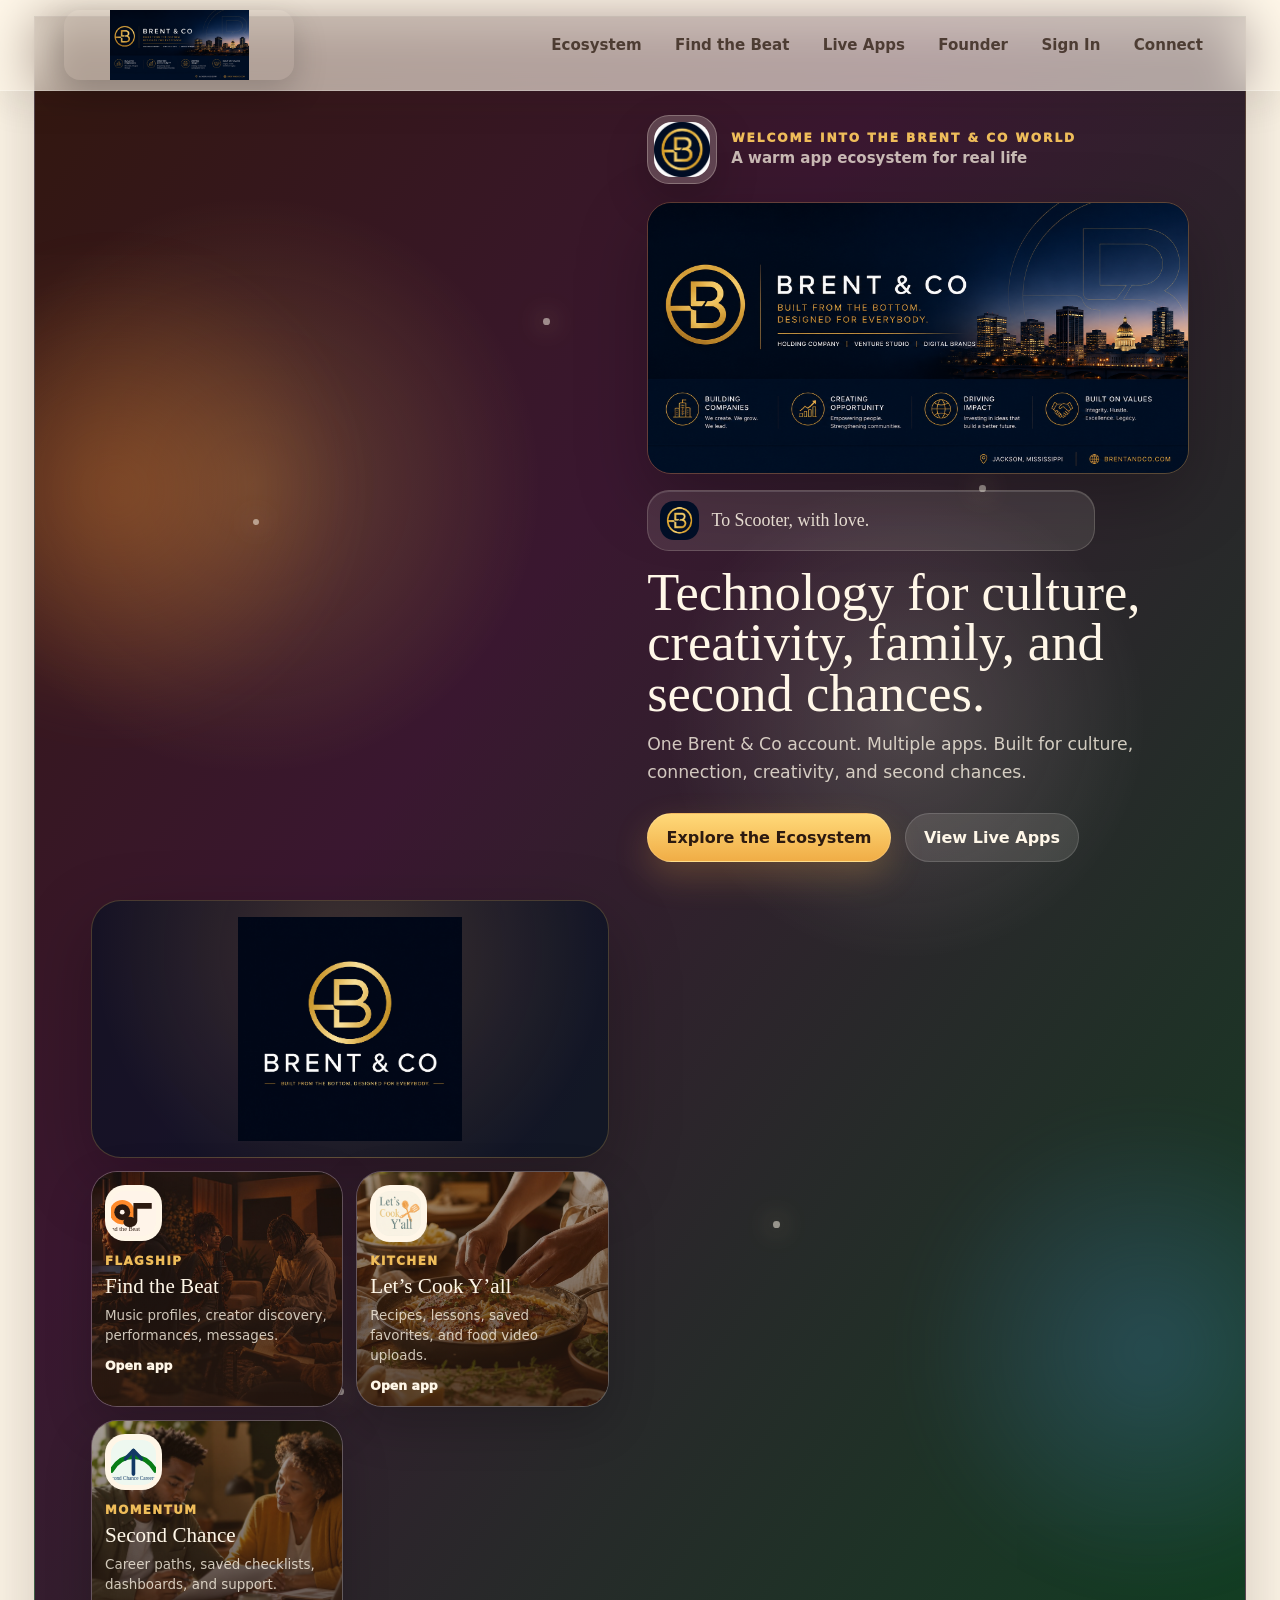
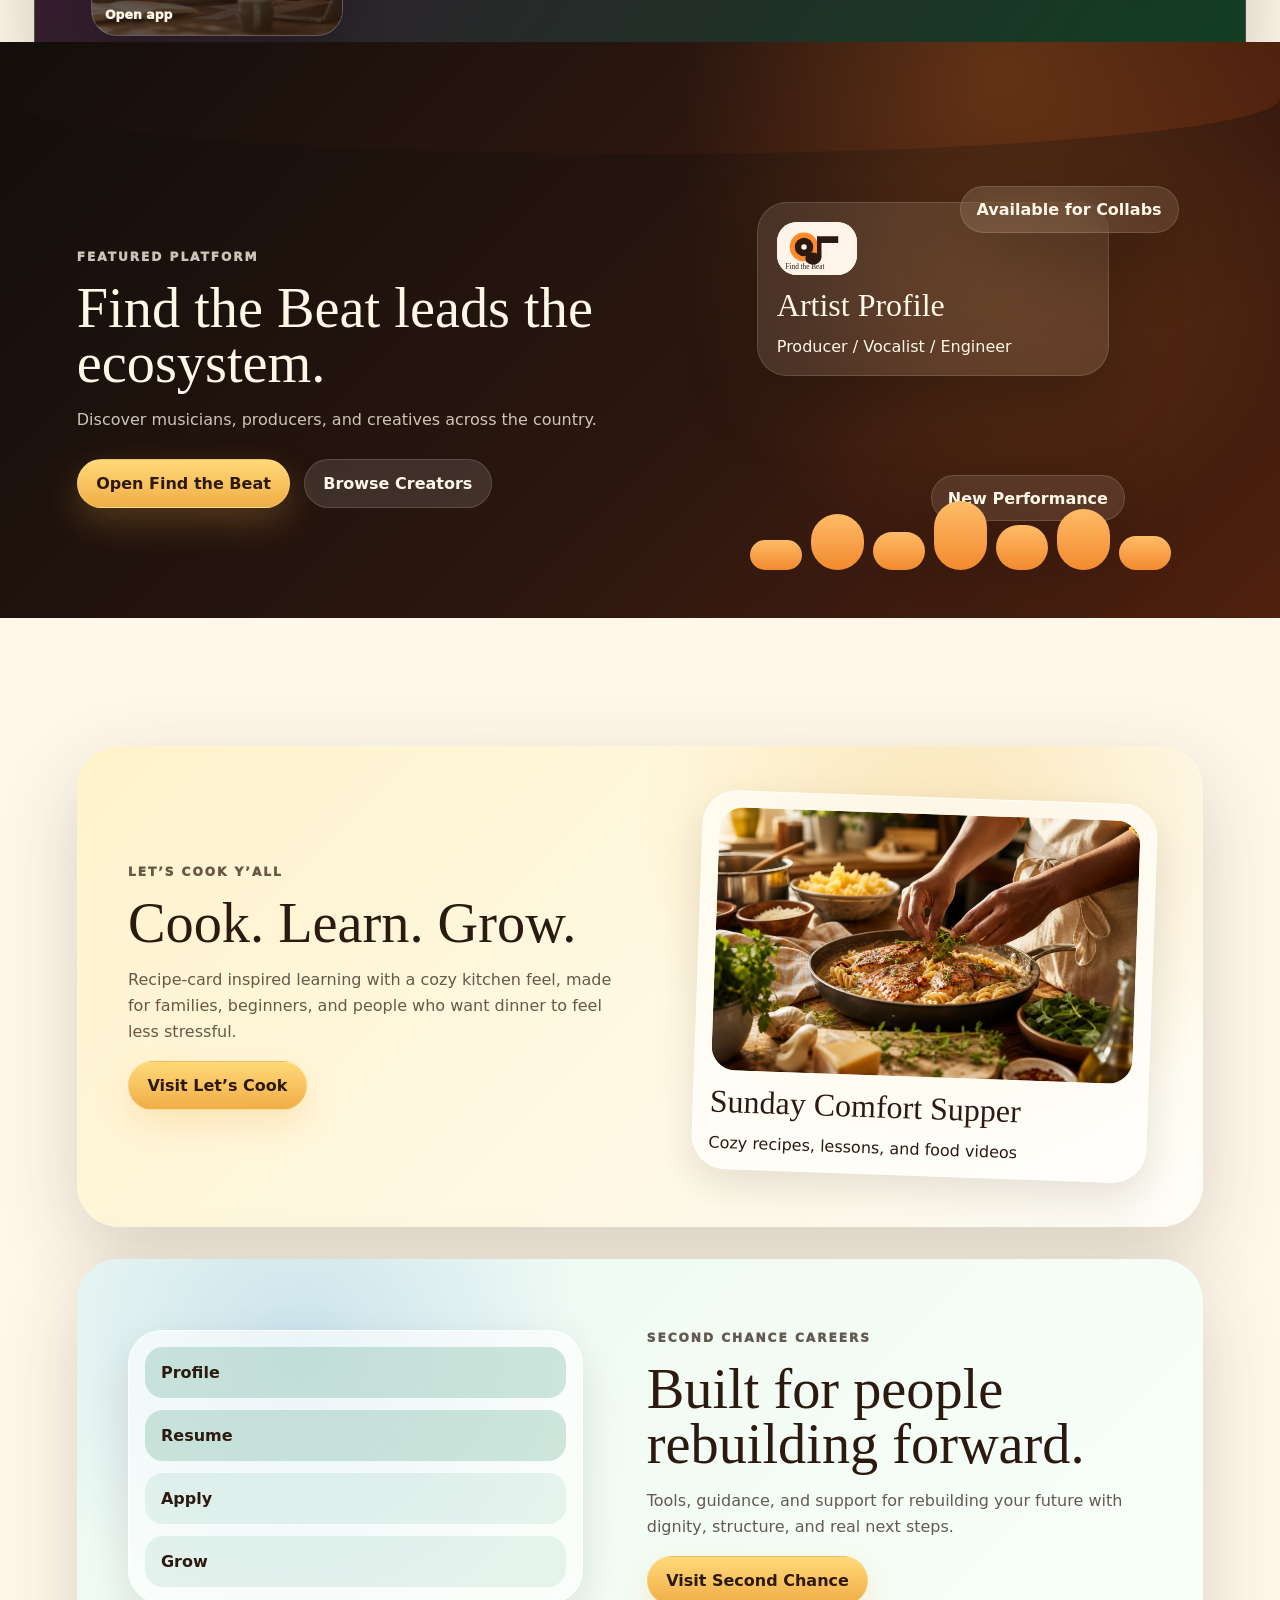
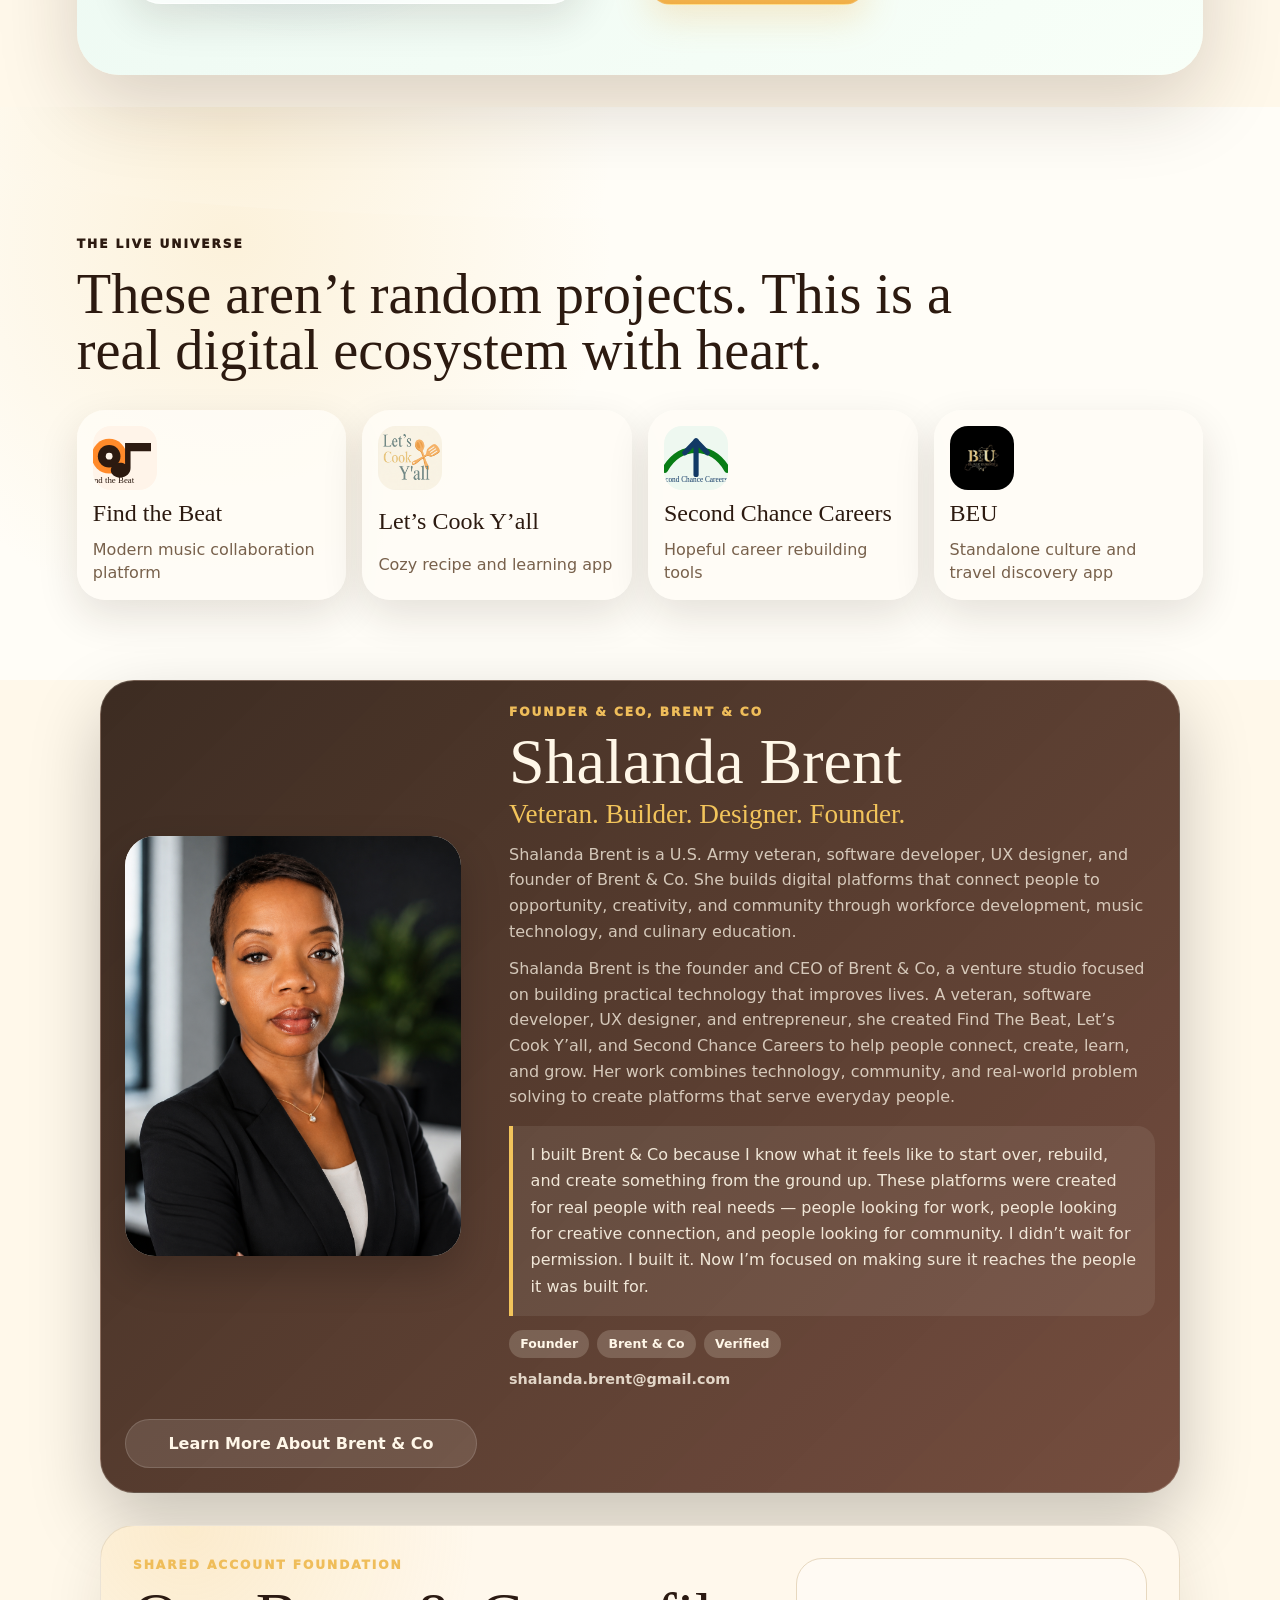
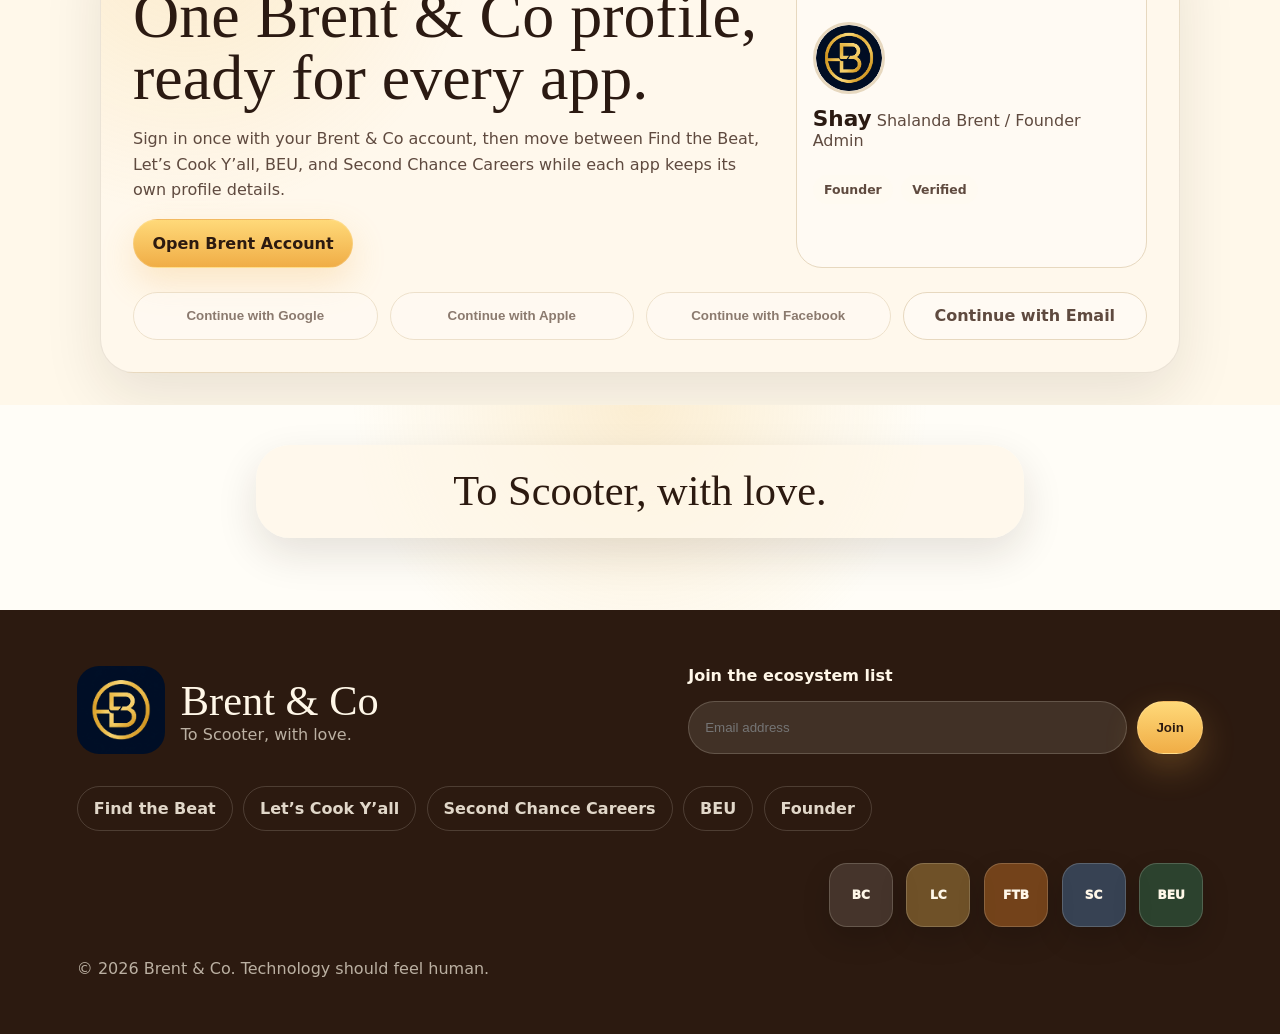
==== index.html @ 05bbeb07 "Add Brent and Co founder page" ====
<!doctype html>
<html lang="en">
  <head>
    <meta charset="UTF-8" />
    <meta name="viewport" content="width=device-width, initial-scale=1.0" />
    <title>Brent & Co.</title>
    <meta name="description" content="Brent & Co. is a cinematic ecosystem of warm, practical apps for culture, creativity, family, careers, and community." />
    <meta name="theme-color" content="#2c1a10" />
    <link rel="manifest" href="manifest.webmanifest" />
    <link rel="icon" type="image/png" href="assets/brent-co-icon-192.png" />
    <link rel="apple-touch-icon" href="assets/brent-co-icon-192.png" />
    <link rel="stylesheet" href="styles.css" />
    <script defer data-domain="brentandco.org" src="https://plausible.io/js/script.js"></script>
  </head>
  <body>
    <header class="site-header">
      <a class="brand" href="#home" aria-label="Brent and Co home">
        <img src="assets/brent-co-horizontal.png" alt="Brent & Co." />
      </a>
      <nav aria-label="Main navigation">
        <a href="#ecosystem">Ecosystem</a>
        <a href="#find-the-beat">Find the Beat</a>
        <a href="#apps">Live Apps</a>
        <a href="founder.html">Founder</a>
        <a href="https://findthebeatmusic.com/sso/start?app=find-the-beat">Sign In</a>
        <a href="#footer">Connect</a>
      </nav>
    </header>

    <main id="home">
      <section class="hero cinematic" aria-labelledby="hero-title">
        <div class="ambient ambient-one" aria-hidden="true"></div>
        <div class="ambient ambient-two" aria-hidden="true"></div>
        <div class="particle-field" aria-hidden="true">
          <span></span><span></span><span></span><span></span><span></span>
        </div>

        <div class="hero-story reveal">
          <div class="hero-kicker">
            <div class="logo-orbit">
              <img src="assets/brent-co-profile.png" alt="Brent & Co." />
            </div>
            <div>
              <p class="eyebrow">Welcome into the Brent &amp; Co world</p>
              <span>A warm app ecosystem for real life</span>
            </div>
          </div>
          <img class="hero-brand-lockup" src="assets/brent-co-horizontal.png" alt="Brent & Co. Built from the bottom. Designed for everybody." />
          <div class="banner-message">
            <img src="assets/brent-co-square.png" alt="Brent & Co." />
            <p>To Scooter, with love.</p>
          </div>
          <h1 id="hero-title">Technology for culture, creativity, family, and second chances.</h1>
          <p>One Brent &amp; Co account. Multiple apps. Built for culture, connection, creativity, and second chances.</p>
          <div class="actions">
            <a class="button" href="#ecosystem">Explore the Ecosystem</a>
            <a class="button secondary" href="#apps">View Live Apps</a>
          </div>
        </div>

        <div class="hero-previews reveal" aria-label="Brent and Co app previews">
          <div class="brand-showcase-card" aria-label="Brent and Co brand mark">
            <img src="assets/brent-co-main.png" alt="Brent & Co. Built from the bottom. Designed for everybody." />
          </div>
          <a class="preview-card preview-ftb" href="https://findthebeatmusic.com/" aria-label="Open Find the Beat">
            <img src="assets/find-the-beat-logo.svg" alt="" />
            <span>Flagship</span>
            <strong>Find the Beat</strong>
            <p>Music profiles, creator discovery, performances, messages.</p>
            <em>Open app</em>
          </a>
          <a class="preview-card preview-cook" href="https://letscookyall.com/" aria-label="Open Let's Cook Y'all">
            <img src="assets/lets-cook-logo.png" alt="" />
            <span>Kitchen</span>
            <strong>Let’s Cook Y’all</strong>
            <p>Recipes, lessons, saved favorites, and food video uploads.</p>
            <em>Open app</em>
          </a>
          <a class="preview-card preview-career" href="https://secondchancecareers.org/" aria-label="Open Second Chance Careers">
            <img src="assets/second-chance-logo.svg" alt="" />
            <span>Momentum</span>
            <strong>Second Chance</strong>
            <p>Career paths, saved checklists, dashboards, and support.</p>
            <em>Open app</em>
          </a>
        </div>

        <a class="scroll-cue" href="#find-the-beat" aria-label="Scroll to Find the Beat">
          <span></span>
          Start with the sound
        </a>
      </section>

      <section class="chapter find-chapter" id="find-the-beat">
        <div class="chapter-copy reveal">
          <p class="eyebrow">Featured platform</p>
          <h2>Find the Beat leads the ecosystem.</h2>
          <p>Discover musicians, producers, and creatives across the country.</p>
          <div class="actions">
            <a class="button" href="https://findthebeatmusic.com/" rel="noreferrer">Open Find the Beat</a>
            <a class="button secondary" href="https://findthebeatmusic.com/profiles" rel="noreferrer">Browse Creators</a>
          </div>
        </div>
        <div class="music-visual reveal" aria-hidden="true">
          <div class="artist-card main">
            <img src="assets/find-the-beat-logo.svg" alt="" />
            <strong>Artist Profile</strong>
            <span>Producer / Vocalist / Engineer</span>
          </div>
          <div class="artist-card small one">Available for Collabs</div>
          <div class="artist-card small two">New Performance</div>
          <div class="waveform"><i></i><i></i><i></i><i></i><i></i><i></i><i></i></div>
        </div>
      </section>

      <section class="ecosystem-river" id="ecosystem">
        <article class="river-panel cook-panel reveal">
          <div class="river-copy">
            <p class="eyebrow">Let’s Cook Y’all</p>
            <h2>Cook. Learn. Grow.</h2>
            <p>Recipe-card inspired learning with a cozy kitchen feel, made for families, beginners, and people who want dinner to feel less stressful.</p>
            <a class="button" href="https://letscookyall.com/" rel="noreferrer">Visit Let’s Cook</a>
          </div>
          <div class="recipe-float" aria-hidden="true">
            <img src="assets/editorial-cooking-hero.jpg" alt="" />
            <strong>Sunday Comfort Supper</strong>
            <span>Cozy recipes, lessons, and food videos</span>
          </div>
        </article>

        <article class="river-panel career-panel reveal">
          <div class="roadmap" aria-hidden="true">
            <span class="done">Profile</span>
            <span class="done">Resume</span>
            <span>Apply</span>
            <span>Grow</span>
          </div>
          <div class="river-copy">
            <p class="eyebrow">Second Chance Careers</p>
            <h2>Built for people rebuilding forward.</h2>
            <p>Tools, guidance, and support for rebuilding your future with dignity, structure, and real next steps.</p>
            <a class="button" href="https://secondchancecareers.org/" rel="noreferrer">Visit Second Chance</a>
          </div>
        </article>

      </section>

      <section class="live-apps" id="live-apps">
        <span class="anchor-target" id="apps" aria-hidden="true"></span>
        <div class="section-heading reveal">
          <p class="eyebrow">The live universe</p>
          <h2>These aren’t random projects. This is a real digital ecosystem with heart.</h2>
        </div>
        <div class="app-links">
          <a class="live-link reveal" href="https://findthebeatmusic.com/" rel="noreferrer">
            <img src="assets/find-the-beat-logo.svg" alt="" />
            <strong>Find the Beat</strong>
            <span>Modern music collaboration platform</span>
          </a>
          <a class="live-link reveal" href="https://letscookyall.com/" rel="noreferrer">
            <img src="assets/lets-cook-logo.png" alt="" />
            <strong>Let’s Cook Y’all</strong>
            <span>Cozy recipe and learning app</span>
          </a>
          <a class="live-link reveal" href="https://secondchancecareers.org/" rel="noreferrer">
            <img src="assets/second-chance-logo.svg" alt="" />
            <strong>Second Chance Careers</strong>
            <span>Hopeful career rebuilding tools</span>
          </a>
          <a class="live-link reveal" href="https://beutravel.org/" rel="noreferrer">
            <img src="assets/beu-logo.jpg" alt="" />
            <strong>BEU</strong>
            <span>Standalone culture and travel discovery app</span>
          </a>
        </div>
      </section>

      <section class="founder-profile reveal" id="about-founder" aria-labelledby="founder-title">
        <div class="founder-mark">
          <img src="assets/founder-shalanda-brent.png" alt="Shalanda Brent, Founder and CEO of Brent & Co." />
        </div>
        <div class="founder-copy">
          <p class="eyebrow">Founder &amp; CEO, Brent &amp; Co</p>
          <h2 id="founder-title">Shalanda Brent</h2>
          <h3>Veteran. Builder. Designer. Founder.</h3>
          <p>Shalanda Brent is a U.S. Army veteran, software developer, UX designer, and founder of Brent &amp; Co. She builds digital platforms that connect people to opportunity, creativity, and community through workforce development, music technology, and culinary education.</p>
          <p>Shalanda Brent is the founder and CEO of Brent &amp; Co, a venture studio focused on building practical technology that improves lives. A veteran, software developer, UX designer, and entrepreneur, she created Find The Beat, Let’s Cook Y’all, and Second Chance Careers to help people connect, create, learn, and grow. Her work combines technology, community, and real-world problem solving to create platforms that serve everyday people.</p>
          <blockquote>I built Brent &amp; Co because I know what it feels like to start over, rebuild, and create something from the ground up. These platforms were created for real people with real needs — people looking for work, people looking for creative connection, and people looking for community. I didn’t wait for permission. I built it. Now I’m focused on making sure it reaches the people it was built for.</blockquote>
          <div class="founder-badges" aria-label="Founder badges">
            <span>Founder</span>
            <span>Brent &amp; Co</span>
            <span>Verified</span>
          </div>
          <div class="founder-contact-list">
            <a href="mailto:shalanda.brent@gmail.com">shalanda.brent@gmail.com</a>
          </div>
        </div>
        <a class="button secondary" href="founder.html">Learn More About Brent &amp; Co</a>
      </section>

      <section class="identity-foundation reveal" aria-labelledby="identity-title">
        <div>
          <p class="eyebrow">Shared account foundation</p>
          <h2 id="identity-title">One Brent &amp; Co profile, ready for every app.</h2>
          <p>Sign in once with your Brent &amp; Co account, then move between Find the Beat, Let’s Cook Y’all, BEU, and Second Chance Careers while each app keeps its own profile details.</p>
          <a class="button" href="https://findthebeatmusic.com/sso/start?app=find-the-beat">Open Brent Account</a>
        </div>
        <div class="identity-card" aria-label="Founder account preview">
          <div class="identity-avatar" aria-hidden="true">
            <img src="assets/brent-co-profile.png" alt="" />
          </div>
          <div>
            <strong>Shay</strong>
            <span>Shalanda Brent / Founder Admin</span>
          </div>
          <div class="founder-badges">
            <span>Founder</span>
            <span>Verified</span>
          </div>
        </div>
        <div class="auth-buttons" aria-label="Future sign-in options">
          <button type="button" disabled>Continue with Google</button>
          <button type="button" disabled>Continue with Apple</button>
          <button type="button" disabled>Continue with Facebook</button>
          <a href="https://findthebeatmusic.com/sso/start?app=find-the-beat">Continue with Email</a>
        </div>
      </section>

      <section class="homage reveal" aria-label="Dedication">
        <p>To Scooter, with love.</p>
      </section>
    </main>

    <footer class="site-footer" id="footer">
      <div class="footer-mark">
        <img src="assets/brent-co-square.png" alt="Brent & Co." />
        <div>
          <strong>Brent &amp; Co</strong>
          <span>To Scooter, with love.</span>
        </div>
      </div>
      <form class="newsletter" name="waitlist" method="POST" data-netlify="true">
        <label for="email">Join the ecosystem list</label>
        <div>
          <input id="email" name="email" type="email" placeholder="Email address" />
          <button class="button" type="submit">Join</button>
        </div>
      </form>
      <div class="footer-links" aria-label="Brent and Co app links">
        <a href="https://findthebeatmusic.com/" rel="noreferrer">Find the Beat</a>
        <a href="https://letscookyall.com/" rel="noreferrer">Let’s Cook Y’all</a>
        <a href="https://secondchancecareers.org/" rel="noreferrer">Second Chance Careers</a>
        <a href="https://beutravel.org/" rel="noreferrer">BEU</a>
        <a href="founder.html">Founder</a>
      </div>
      <nav class="ecosystem-dock" aria-label="Brent and Co ecosystem quick links">
        <a href="https://brentandco.org/" rel="noreferrer" aria-label="Brent & Co homepage">BC</a>
        <a href="https://letscookyall.com/" rel="noreferrer" aria-label="Let's Cook Y'all">LC</a>
        <a href="https://findthebeatmusic.com/" rel="noreferrer" aria-label="Find the Beat">FTB</a>
        <a href="https://secondchancecareers.org/" rel="noreferrer" aria-label="Second Chance Careers">SC</a>
        <a href="https://beutravel.org/" rel="noreferrer" aria-label="BEU">BEU</a>
      </nav>
      <p>© 2026 Brent &amp; Co. Technology should feel human.</p>
    </footer>

    <script>
      const observer = new IntersectionObserver((entries) => {
        entries.forEach((entry) => {
          if (entry.isIntersecting) entry.target.classList.add("is-visible");
        });
      }, { threshold: 0.18 });

      document.querySelectorAll(".reveal").forEach((item) => observer.observe(item));
    </script>
  </body>
</html>
---- styles.css ----
:root {
  --ink: #2c1a10;
  --cream: #fff7e8;
  --paper: rgba(255, 253, 247, 0.82);
  --muted: #78614c;
  --gold: #efbd5a;
  --orange: #f28a2e;
  --green: #2d8f69;
  --blue: #4e8fd7;
  --shadow: 0 28px 80px rgba(44, 26, 16, 0.18);
  --soft-shadow: 0 16px 42px rgba(44, 26, 16, 0.12);
  --radius: 34px;
}

* { box-sizing: border-box; }

html { scroll-behavior: smooth; }

body {
  margin: 0;
  min-width: 320px;
  overflow-x: hidden;
  color: var(--ink);
  background: #fff8ea;
  font-family: Inter, ui-sans-serif, system-ui, -apple-system, BlinkMacSystemFont, "Segoe UI", sans-serif;
}

a { color: inherit; text-decoration: none; }
img { display: block; max-width: 100%; }

.site-header {
  position: fixed;
  inset: 0 0 auto;
  z-index: 50;
  display: flex;
  align-items: center;
  justify-content: space-between;
  gap: 1rem;
  padding: 0.65rem clamp(1rem, 5vw, 4.5rem);
  background: rgba(255, 247, 232, 0.62);
  border-bottom: 1px solid rgba(255, 255, 255, 0.22);
  box-shadow: 0 12px 36px rgba(44, 26, 16, 0.1);
  backdrop-filter: blur(24px);
}

.brand {
  width: clamp(9.5rem, 18vw, 15.5rem);
  display: inline-flex;
  align-items: center;
}

.brand img {
  width: 100%;
  max-height: 4.35rem;
  object-fit: contain;
  border-radius: 16px;
  box-shadow: 0 12px 34px rgba(0, 0, 0, 0.18);
}

nav {
  display: flex;
  flex-wrap: wrap;
  justify-content: flex-end;
  gap: 0.45rem;
}

nav a {
  position: relative;
  padding: 0.58rem 0.82rem;
  border-radius: 999px;
  color: rgba(44, 26, 16, 0.76);
  font-size: 0.94rem;
  font-weight: 850;
  transition: color 180ms ease, background 180ms ease, transform 180ms ease;
}

nav a::after {
  content: "";
  position: absolute;
  left: 0.9rem;
  right: 0.9rem;
  bottom: 0.45rem;
  height: 2px;
  border-radius: 99px;
  background: var(--orange);
  transform: scaleX(0);
  transform-origin: left;
  transition: transform 180ms ease;
}

nav a:hover {
  color: var(--ink);
  background: rgba(255, 255, 255, 0.64);
  transform: translateY(-1px);
}

nav a:hover::after { transform: scaleX(1); }

.cinematic {
  min-height: 0;
  position: relative;
  isolation: isolate;
  display: grid;
  grid-template-columns: minmax(0, 0.86fr) minmax(20rem, 0.9fr);
  gap: clamp(1rem, 3vw, 2.4rem);
  align-items: center;
  margin: 1rem clamp(0.8rem, 3vw, 2.1rem) 0;
  padding: clamp(5.2rem, 8vw, 6.1rem) clamp(1rem, 4.4vw, 4.8rem) clamp(2rem, 5vw, 3.3rem);
  overflow: hidden;
  border: 1px solid rgba(255, 247, 232, 0.18);
  border-radius: 0 0 38px 38px;
  background:
    radial-gradient(circle at 18% 28%, rgba(239, 189, 90, 0.24), transparent 18rem),
    radial-gradient(circle at 72% 42%, rgba(255, 247, 232, 0.16), transparent 15rem),
    linear-gradient(125deg, #32170e 0%, #3a1730 38%, #113f22 100%);
  color: var(--cream);
  box-shadow: 0 26px 80px rgba(44, 26, 16, 0.24);
}

.ambient {
  position: absolute;
  width: 34rem;
  aspect-ratio: 1;
  z-index: -2;
  border-radius: 50%;
  filter: blur(26px);
  opacity: 0.62;
  animation: drift 14s ease-in-out infinite alternate;
}

.ambient-one {
  left: -12rem;
  top: 12%;
  background: radial-gradient(circle, rgba(242, 138, 46, 0.52), transparent 62%);
}

.ambient-two {
  right: -11rem;
  bottom: 4%;
  background: radial-gradient(circle, rgba(78, 143, 215, 0.42), transparent 62%);
  animation-delay: -5s;
}

.particle-field span {
  position: absolute;
  width: 0.42rem;
  aspect-ratio: 1;
  border-radius: 50%;
  background: rgba(255, 247, 232, 0.52);
  box-shadow: 0 0 24px rgba(255, 221, 150, 0.8);
  animation: particle 9s ease-in-out infinite;
}

.particle-field span:nth-child(1) { left: 18%; top: 30%; }
.particle-field span:nth-child(2) { left: 42%; top: 18%; animation-delay: -2s; }
.particle-field span:nth-child(3) { left: 78%; top: 28%; animation-delay: -4s; }
.particle-field span:nth-child(4) { left: 61%; top: 72%; animation-delay: -6s; }
.particle-field span:nth-child(5) { left: 25%; top: 82%; animation-delay: -1s; }

.logo-orbit {
  width: 4.35rem;
  flex: 0 0 auto;
  padding: 0.38rem;
  border: 1px solid rgba(255, 247, 232, 0.26);
  border-radius: 22px;
  background: rgba(255, 247, 232, 0.2);
  box-shadow: 0 18px 44px rgba(0, 0, 0, 0.2);
  animation: breathe 5s ease-in-out infinite;
}

.logo-orbit img {
  width: 100%;
  aspect-ratio: 1;
  object-fit: cover;
  border-radius: 18px;
}

.hero-kicker {
  display: flex;
  align-items: center;
  gap: 0.9rem;
  margin-bottom: 1.1rem;
}

.hero-kicker .eyebrow {
  margin-bottom: 0.25rem;
}

.hero-kicker span {
  display: block;
  color: rgba(255, 247, 232, 0.72);
  font-size: 0.94rem;
  font-weight: 850;
}

.hero-brand-lockup {
  width: min(100%, 36rem);
  margin: 0 0 1rem;
  border: 1px solid rgba(239, 189, 90, 0.24);
  border-radius: 24px;
  box-shadow: 0 24px 70px rgba(0, 0, 0, 0.26);
}

.banner-message {
  width: min(100%, 28rem);
  display: flex;
  align-items: center;
  gap: 0.75rem;
  margin-bottom: 1rem;
  padding: 0.62rem 0.76rem;
  border: 1px solid rgba(255, 247, 232, 0.17);
  border-radius: 22px;
  background: rgba(255, 247, 232, 0.1);
  box-shadow: inset 0 1px 0 rgba(255, 255, 255, 0.14);
}

.banner-message img {
  width: 2.45rem;
  aspect-ratio: 1;
  object-fit: cover;
  border-radius: 14px;
}

.banner-message p {
  margin: 0;
  color: rgba(255, 247, 232, 0.86);
  font-family: Georgia, "Times New Roman", serif;
  font-size: 1.12rem;
}

.eyebrow {
  margin: 0 0 0.8rem;
  color: var(--gold);
  font-size: 0.76rem;
  font-weight: 950;
  letter-spacing: 0.16em;
  text-transform: uppercase;
}

h1, h2, h3 {
  margin: 0;
  font-family: Georgia, "Times New Roman", serif;
  font-weight: 400;
  letter-spacing: 0;
}

h1 {
  max-width: 690px;
  font-size: clamp(2.35rem, 4.1vw, 4.15rem);
  line-height: 0.96;
}

h2 {
  font-size: clamp(2.55rem, 4.4vw, 3.55rem);
  line-height: 0.98;
}

.hero-story > p:not(.eyebrow),
.chapter-copy p,
.river-copy p,
.section-heading p {
  color: rgba(255, 247, 232, 0.78);
  line-height: 1.62;
}

.hero-story > p:not(.eyebrow) {
  max-width: 34rem;
  margin: 0.85rem 0 0;
  font-size: 1.08rem;
}

.actions {
  display: flex;
  flex-wrap: wrap;
  gap: 0.85rem;
  margin-top: 1.6rem;
}

.button {
  min-height: 3.05rem;
  display: inline-flex;
  align-items: center;
  justify-content: center;
  padding: 0 1.15rem;
  border: 1px solid rgba(255, 255, 255, 0.14);
  border-radius: 999px;
  background: linear-gradient(180deg, #ffd979, #f0ad46);
  color: var(--ink);
  font-weight: 900;
  box-shadow: 0 14px 34px rgba(239, 173, 70, 0.24);
  transition: transform 180ms ease, box-shadow 180ms ease, background 180ms ease;
}

.button.secondary {
  background: rgba(255, 247, 232, 0.12);
  color: var(--cream);
  box-shadow: none;
}

.button:hover {
  transform: translateY(-2px);
  box-shadow: 0 18px 44px rgba(239, 173, 70, 0.28);
}

.hero-previews {
  min-height: 0;
  display: grid;
  grid-template-columns: repeat(2, minmax(0, 1fr));
  gap: 0.8rem;
  position: relative;
}

.preview-card {
  position: relative;
  width: 100%;
  min-height: 11.25rem;
  display: grid;
  align-content: start;
  padding: 0.82rem;
  border: 1px solid rgba(255, 247, 232, 0.16);
  border-radius: 26px;
  background: rgba(255, 247, 232, 0.12);
  background-position: center;
  background-size: cover;
  box-shadow: 0 18px 48px rgba(0, 0, 0, 0.2);
  backdrop-filter: blur(22px);
  overflow: hidden;
  transition: transform 180ms ease, box-shadow 180ms ease;
}

.preview-card::before {
  content: "";
  position: absolute;
  inset: 0;
  background:
    linear-gradient(180deg, rgba(44, 26, 16, 0.4), rgba(44, 26, 16, 0.78)),
    var(--preview-image);
  background-position: center;
  background-size: cover;
  z-index: -1;
  transform: scale(1.03);
}

.preview-card:hover {
  transform: translateY(-6px) scale(1.01);
  box-shadow: 0 34px 86px rgba(0, 0, 0, 0.3);
}

.preview-card img {
  position: relative;
  width: 3.55rem;
  height: 3.55rem;
  object-fit: cover;
  border: 6px solid rgba(255, 247, 232, 0.8);
  border-radius: 20px;
  background: var(--cream);
}

.preview-card span {
  position: relative;
  display: block;
  margin-top: 0.75rem;
  color: var(--gold);
  font-size: 0.74rem;
  font-weight: 950;
  letter-spacing: 0.12em;
  text-transform: uppercase;
}

.preview-card strong {
  position: relative;
  display: block;
  margin-top: 0.35rem;
  font-family: Georgia, "Times New Roman", serif;
  font-size: 1.32rem;
  font-weight: 400;
}

.preview-card p {
  position: relative;
  margin: 0.45rem 0 0;
  color: rgba(255, 247, 232, 0.78);
  font-size: 0.84rem;
  line-height: 1.5;
}

.preview-card em {
  position: relative;
  align-self: end;
  margin-top: 0.75rem;
  color: var(--cream);
  font-size: 0.78rem;
  font-style: normal;
  font-weight: 950;
}

.preview-ftb,
.preview-cook,
.preview-career {
  inset: auto;
}

.preview-ftb { --preview-image: url("assets/editorial-music-collab.jpg"); }
.preview-cook { --preview-image: url("assets/editorial-cooking-hero.jpg"); }
.preview-career { --preview-image: url("assets/editorial-career-support.jpg"); }

.brand-showcase-card {
  grid-column: 1 / -1;
  display: grid;
  place-items: center;
  padding: 1rem;
  border: 1px solid rgba(239, 189, 90, 0.24);
  border-radius: 30px;
  background:
    radial-gradient(circle at 50% 20%, rgba(239, 189, 90, 0.18), transparent 16rem),
    rgba(2, 17, 35, 0.62);
  box-shadow: 0 24px 70px rgba(0, 0, 0, 0.26);
}

.brand-showcase-card img {
  width: min(100%, 22rem);
  max-height: 14rem;
  object-fit: contain;
  border-radius: 24px;
}

.scroll-cue {
  position: absolute;
  left: 50%;
  bottom: 0.85rem;
  display: inline-flex;
  align-items: center;
  gap: 0.55rem;
  transform: translateX(-50%);
  color: rgba(255, 247, 232, 0.72);
  font-size: 0.86rem;
  font-weight: 800;
}

.scroll-cue span {
  width: 0.72rem;
  height: 1.8rem;
  border: 1px solid rgba(255, 247, 232, 0.5);
  border-radius: 999px;
}

.chapter,
.ecosystem-river,
.live-apps {
  position: relative;
  padding: 5rem clamp(1rem, 6vw, 6rem);
}

.find-chapter {
  display: grid;
  grid-template-columns: minmax(0, 0.86fr) minmax(18rem, 0.74fr);
  gap: clamp(2rem, 6vw, 5rem);
  align-items: center;
  background:
    radial-gradient(circle at 78% 28%, rgba(242, 138, 46, 0.22), transparent 20rem),
    linear-gradient(135deg, #130e0b, #2b160f 54%, #51210e);
  color: var(--cream);
}

.find-chapter::before,
.ecosystem-river::before,
.live-apps::before {
  content: "";
  position: absolute;
  inset: -3rem 0 auto;
  height: 7rem;
  border-radius: 0 0 50% 50%;
  background: inherit;
  z-index: 0;
  pointer-events: none;
}

.chapter-copy,
.music-visual,
.river-panel,
.section-heading,
.app-links {
  position: relative;
  z-index: 1;
}

.music-visual {
  min-height: 26rem;
}

.artist-card {
  position: absolute;
  border: 1px solid rgba(255, 247, 232, 0.14);
  border-radius: 30px;
  background: rgba(255, 247, 232, 0.1);
  box-shadow: 0 24px 70px rgba(0, 0, 0, 0.28);
  backdrop-filter: blur(20px);
}

.artist-card.main {
  width: min(22rem, 88vw);
  padding: 1.2rem;
  left: 8%;
  top: 2rem;
}

.artist-card.main img {
  width: 5rem;
  border-radius: 20px;
  background: var(--cream);
}

.artist-card.main strong,
.artist-card.main span {
  display: block;
  margin-top: 0.8rem;
}

.artist-card.main strong {
  font-family: Georgia, "Times New Roman", serif;
  font-size: 2rem;
  font-weight: 400;
}

.artist-card.small {
  padding: 0.8rem 1rem;
  color: var(--cream);
  font-weight: 850;
}

.artist-card.one { right: 5%; top: 1rem; }
.artist-card.two { right: 16%; bottom: 4rem; }

.waveform {
  position: absolute;
  left: 2rem;
  right: 2rem;
  bottom: 1rem;
  display: flex;
  align-items: end;
  gap: 0.55rem;
  height: 5rem;
}

.waveform i {
  width: 100%;
  border-radius: 999px;
  background: linear-gradient(180deg, #ffbc68, #f28a2e);
  animation: equalize 1.8s ease-in-out infinite alternate;
}

.waveform i:nth-child(1) { height: 38%; }
.waveform i:nth-child(2) { height: 70%; animation-delay: -0.4s; }
.waveform i:nth-child(3) { height: 48%; animation-delay: -0.9s; }
.waveform i:nth-child(4) { height: 86%; animation-delay: -0.2s; }
.waveform i:nth-child(5) { height: 56%; animation-delay: -0.7s; }
.waveform i:nth-child(6) { height: 76%; animation-delay: -1.1s; }
.waveform i:nth-child(7) { height: 42%; animation-delay: -0.5s; }

.ecosystem-river {
  display: grid;
  gap: 2rem;
  background: #fff8ea;
}

.river-panel {
  min-height: 26rem;
  display: grid;
  grid-template-columns: minmax(0, 0.8fr) minmax(18rem, 0.72fr);
  gap: clamp(1.5rem, 5vw, 4rem);
  align-items: center;
  padding: clamp(1.3rem, 4vw, 3.25rem);
  border-radius: 42px;
  box-shadow: var(--shadow);
  overflow: hidden;
}

.river-panel:nth-child(even) {
  grid-template-columns: minmax(18rem, 0.72fr) minmax(0, 0.8fr);
}

.river-copy p {
  color: rgba(44, 26, 16, 0.72);
}

.cook-panel {
  background:
    radial-gradient(circle at 78% 22%, rgba(239, 189, 90, 0.32), transparent 20rem),
    linear-gradient(135deg, #fff3cb, #fffdf7);
}

.career-panel {
  background:
    radial-gradient(circle at 20% 22%, rgba(78, 143, 215, 0.22), transparent 18rem),
    linear-gradient(135deg, #ecf9f2, #f8fff8);
}

.recipe-float,
.roadmap,
.compass-visual {
  border: 1px solid rgba(255, 255, 255, 0.72);
  border-radius: 34px;
  background: rgba(255, 255, 255, 0.62);
  box-shadow: var(--soft-shadow);
}

.recipe-float {
  display: grid;
  gap: 0.8rem;
  padding: 1rem;
  transform: rotate(2deg);
}

.recipe-float img {
  width: 100%;
  aspect-ratio: 16 / 10;
  object-fit: cover;
  border-radius: 24px;
}

.recipe-float strong {
  font-family: Georgia, "Times New Roman", serif;
  font-size: 2rem;
  font-weight: 400;
}

.roadmap {
  display: grid;
  gap: 0.75rem;
  padding: 1rem;
}

.roadmap span {
  padding: 1rem;
  border-radius: 18px;
  background: rgba(45, 143, 105, 0.1);
  font-weight: 900;
}

.roadmap .done {
  background: rgba(45, 143, 105, 0.22);
}

.compass-visual {
  position: relative;
  min-height: 20rem;
  display: grid;
  place-items: center;
  border-radius: 50%;
}

.compass-visual img {
  width: 9rem;
  aspect-ratio: 1;
  object-fit: cover;
  border: 8px solid rgba(255, 255, 255, 0.8);
  border-radius: 50%;
}

.compass-visual span {
  position: absolute;
  color: #244563;
  font-weight: 950;
}

.compass-visual span:nth-of-type(1) { top: 1.2rem; }
.compass-visual span:nth-of-type(2) { right: 1.2rem; }
.compass-visual span:nth-of-type(3) { bottom: 1.2rem; }
.compass-visual span:nth-of-type(4) { left: 1.2rem; }

.live-apps {
  background:
    radial-gradient(circle at 18% 16%, rgba(239, 189, 90, 0.18), transparent 24rem),
    #fffdf7;
}

.anchor-target {
  position: absolute;
  top: -5.5rem;
}

.live-apps .section-heading {
  max-width: 58rem;
  margin-bottom: 2rem;
}

.live-apps .section-heading p,
.live-apps .section-heading h2 {
  color: var(--ink);
}

.app-links {
  display: grid;
  grid-template-columns: repeat(4, minmax(0, 1fr));
  gap: 1rem;
}

.live-link {
  display: grid;
  gap: 0.65rem;
  padding: 1rem;
  border-radius: 28px;
  background: var(--paper);
  box-shadow: var(--soft-shadow);
  transition: transform 180ms ease, box-shadow 180ms ease;
}

.live-link:hover {
  transform: translateY(-5px);
  box-shadow: var(--shadow);
}

.live-link img {
  width: 4rem;
  height: 4rem;
  object-fit: cover;
  border-radius: 18px;
}

.live-link strong {
  font-family: Georgia, "Times New Roman", serif;
  font-size: 1.5rem;
  font-weight: 400;
}

.live-link span {
  color: var(--muted);
  line-height: 1.45;
}

.about-page {
  min-height: 100vh;
  padding: 8rem max(1.25rem, 5vw) 5rem;
  background:
    radial-gradient(circle at 18% 12%, rgba(242, 196, 91, 0.18), transparent 34%),
    radial-gradient(circle at 82% 6%, rgba(34, 81, 137, 0.28), transparent 32%),
    var(--deep-blue);
}

.about-page .founder-profile {
  max-width: var(--container);
  margin: 0 auto;
}

.founder-profile {
  display: grid;
  grid-template-columns: minmax(14rem, 22rem) minmax(0, 1fr);
  align-items: center;
  gap: clamp(1rem, 3vw, 2rem);
  width: min(1080px, calc(100% - 2rem));
  margin: 0 auto 2rem;
  padding: clamp(1rem, 3vw, 1.5rem);
  border: 1px solid rgba(255, 247, 232, 0.2);
  border-radius: 34px;
  background: linear-gradient(135deg, rgba(44, 26, 16, 0.92), rgba(95, 50, 35, 0.86));
  box-shadow: 0 28px 70px rgba(0, 0, 0, 0.22);
}

.founder-mark {
  width: 100%;
  max-width: 21rem;
  aspect-ratio: 4 / 5;
  display: grid;
  place-items: center;
  border-radius: 30px;
  background: rgba(255, 247, 232, 0.92);
  box-shadow: 0 18px 40px rgba(0, 0, 0, 0.2);
  overflow: hidden;
}

.founder-mark img {
  width: 100%;
  height: 100%;
  object-fit: cover;
}

.founder-copy h2 {
  margin: 0.15rem 0 0.4rem;
  font-family: Georgia, "Times New Roman", serif;
  font-size: clamp(2rem, 5vw, 4rem);
  line-height: 0.95;
  color: var(--cream);
}

.founder-copy h3 {
  margin: 0 0 0.75rem;
  color: #f2c45b;
  font-size: clamp(1.1rem, 2.5vw, 1.7rem);
}

.founder-copy p:not(.eyebrow) {
  max-width: 48rem;
  margin: 0 0 0.75rem;
  color: rgba(255, 247, 232, 0.75);
  line-height: 1.6;
}

.founder-copy blockquote {
  max-width: 50rem;
  margin: 1rem 0 0;
  padding: 1rem 1.1rem;
  border-left: 4px solid #f2c45b;
  border-radius: 0 18px 18px 0;
  background: rgba(255, 247, 232, 0.08);
  color: rgba(255, 247, 232, 0.9);
  font-size: 1rem;
  line-height: 1.65;
}

.founder-badges {
  display: flex;
  flex-wrap: wrap;
  gap: 0.5rem;
  margin-top: 0.85rem;
}

.founder-badges span {
  border-radius: 999px;
  padding: 0.42rem 0.7rem;
  background: rgba(255, 247, 232, 0.18);
  color: var(--cream);
  font-weight: 900;
  font-size: 0.78rem;
}

.founder-contact-list {
  display: flex;
  flex-wrap: wrap;
  gap: 0.55rem;
  margin-top: 0.8rem;
}

.founder-contact-list a {
  color: rgba(255, 247, 232, 0.82);
  font-size: 0.9rem;
  font-weight: 800;
}

.founder-page {
  min-height: 100vh;
  padding: 7.5rem clamp(1rem, 4vw, 4rem) 4rem;
  background:
    radial-gradient(circle at 16% 6%, rgba(239, 189, 90, 0.2), transparent 20rem),
    radial-gradient(circle at 84% 12%, rgba(78, 143, 215, 0.22), transparent 24rem),
    linear-gradient(180deg, #071426 0%, #10233b 34%, #fff8ea 34%, #fff8ea 100%);
}

.founder-hero {
  width: min(1120px, 100%);
  margin: 0 auto 1.3rem;
  display: grid;
  grid-template-columns: minmax(16rem, 0.78fr) minmax(0, 1.22fr);
  gap: clamp(1rem, 4vw, 2.4rem);
  align-items: center;
  padding: clamp(1rem, 4vw, 2rem);
  border: 1px solid rgba(239, 189, 90, 0.25);
  border-radius: 38px;
  background:
    radial-gradient(circle at 12% 10%, rgba(239, 189, 90, 0.24), transparent 18rem),
    rgba(5, 16, 31, 0.9);
  box-shadow: 0 28px 80px rgba(0, 0, 0, 0.28);
  color: var(--cream);
}

.founder-portrait-card {
  position: relative;
  border-radius: 32px;
  overflow: hidden;
  background: rgba(255, 247, 232, 0.92);
  box-shadow: 0 20px 60px rgba(0, 0, 0, 0.28);
}

.founder-portrait-card > img {
  width: 100%;
  aspect-ratio: 4 / 5;
  object-fit: cover;
}

.founder-seal {
  position: absolute;
  left: 1rem;
  right: 1rem;
  bottom: 1rem;
  display: flex;
  align-items: center;
  gap: 0.65rem;
  padding: 0.62rem 0.75rem;
  border: 1px solid rgba(239, 189, 90, 0.35);
  border-radius: 22px;
  background: rgba(7, 20, 38, 0.82);
  color: var(--cream);
  backdrop-filter: blur(16px);
}

.founder-seal img {
  width: 2.8rem;
  aspect-ratio: 1;
  object-fit: cover;
  border-radius: 50%;
}

.founder-seal span {
  font-weight: 900;
}

.founder-hero-copy h1,
.founder-statement h2,
.founder-section h2,
.founder-split h2 {
  margin: 0 0 0.75rem;
  font-family: Georgia, "Times New Roman", serif;
  line-height: 0.96;
}

.founder-hero-copy h1 {
  font-size: clamp(3rem, 8vw, 6.5rem);
}

.founder-hero-copy h2 {
  margin: 0 0 1rem;
  color: var(--gold);
  font-size: clamp(1.2rem, 3vw, 2rem);
}

.founder-hero-copy p {
  max-width: 48rem;
  color: rgba(255, 247, 232, 0.78);
  line-height: 1.65;
}

.founder-statement,
.founder-section,
.founder-split {
  width: min(1120px, 100%);
  margin: 0 auto 1.3rem;
}

.founder-statement {
  padding: clamp(1.25rem, 4vw, 2.4rem);
  border-radius: 34px;
  background:
    radial-gradient(circle at 10% 0%, rgba(239, 189, 90, 0.22), transparent 18rem),
    #fffdf7;
  box-shadow: var(--soft-shadow);
}

.founder-statement h2,
.founder-section h2,
.founder-split h2 {
  color: var(--ink);
  font-size: clamp(2rem, 5vw, 4rem);
}

.founder-statement blockquote {
  margin: 0;
  padding: 1rem 0 0 1.1rem;
  border-left: 4px solid var(--gold);
  color: #5f4a3f;
  font-family: Georgia, "Times New Roman", serif;
  font-size: clamp(1.2rem, 2.6vw, 1.8rem);
  line-height: 1.45;
}

.founder-section {
  padding: clamp(1.15rem, 3vw, 2rem);
  border: 1px solid rgba(95, 74, 63, 0.1);
  border-radius: 34px;
  background: rgba(255, 253, 247, 0.86);
  box-shadow: var(--soft-shadow);
}

.founder-bio-section {
  display: grid;
  grid-template-columns: minmax(0, 0.7fr) minmax(0, 1fr);
  gap: 1rem;
  align-items: start;
}

.founder-bio-section p:not(.eyebrow),
.timeline-grid p,
.portfolio-grid p,
.founder-split p,
.press-card li {
  color: #5f4a3f;
  line-height: 1.6;
}

.compact-heading {
  margin-bottom: 1rem;
}

.timeline-grid {
  display: grid;
  grid-template-columns: repeat(4, minmax(0, 1fr));
  gap: 0.85rem;
}

.timeline-grid article,
.portfolio-grid a,
.founder-split article {
  border: 1px solid #e7d8bf;
  border-radius: 26px;
  background: #fffaf3;
  box-shadow: 0 16px 42px rgba(44, 26, 16, 0.08);
}

.timeline-grid article {
  padding: 1rem;
}

.timeline-grid span,
.portfolio-grid span {
  display: inline-flex;
  width: fit-content;
  margin-bottom: 0.7rem;
  padding: 0.35rem 0.6rem;
  border-radius: 999px;
  background: rgba(239, 189, 90, 0.22);
  color: #6d4418;
  font-weight: 950;
  font-size: 0.76rem;
  text-transform: uppercase;
}

.timeline-grid h3,
.portfolio-grid strong {
  display: block;
  margin: 0 0 0.45rem;
  color: var(--ink);
  font-family: Georgia, "Times New Roman", serif;
  font-size: 1.45rem;
  line-height: 1;
}

.portfolio-grid {
  display: grid;
  grid-template-columns: repeat(4, minmax(0, 1fr));
  gap: 0.85rem;
}

.portfolio-grid a {
  padding: 1rem;
  transition: transform 180ms ease, box-shadow 180ms ease;
}

.portfolio-grid a:hover {
  transform: translateY(-4px);
  box-shadow: var(--shadow);
}

.portfolio-grid img {
  width: 4.4rem;
  height: 4.4rem;
  margin-bottom: 0.8rem;
  border-radius: 18px;
  object-fit: cover;
}

.founder-split {
  display: grid;
  grid-template-columns: minmax(0, 1fr) minmax(0, 1fr);
  gap: 0.9rem;
}

.founder-split article {
  padding: clamp(1rem, 3vw, 1.6rem);
}

.contact-list {
  display: grid;
  gap: 0.6rem;
  margin-top: 1rem;
}

.contact-list a,
.contact-list span {
  width: fit-content;
  padding: 0.55rem 0.8rem;
  border-radius: 999px;
  background: rgba(239, 189, 90, 0.2);
  color: var(--ink);
  font-weight: 900;
}

.press-card ul {
  margin: 1rem 0;
  padding-left: 1.1rem;
}

.identity-foundation {
  display: grid;
  grid-template-columns: minmax(0, 1fr) minmax(260px, 0.55fr);
  gap: clamp(1rem, 3vw, 1.5rem);
  width: min(1080px, calc(100% - 2rem));
  margin: 0 auto 2rem;
  padding: clamp(1.25rem, 4vw, 2rem);
  border: 1px solid rgba(95, 74, 63, 0.12);
  border-radius: 34px;
  background:
    radial-gradient(circle at 8% 0%, rgba(239, 189, 90, 0.22), transparent 18rem),
    #fff8ec;
  box-shadow: 0 22px 58px rgba(43, 26, 18, 0.1);
}

.identity-foundation h2 {
  margin: 0.15rem 0 0.55rem;
  color: #2b1a12;
  font-family: Georgia, "Times New Roman", serif;
  font-size: clamp(2rem, 5vw, 4rem);
  line-height: 0.98;
}

.identity-foundation p:not(.eyebrow) {
  max-width: 46rem;
  color: #5f4a3f;
  line-height: 1.6;
}

.identity-card {
  display: grid;
  gap: 0.75rem;
  align-content: center;
  padding: 1rem;
  border: 1px solid #e7d8bf;
  border-radius: 26px;
  background: #fffaf3;
}

.identity-avatar {
  width: 4.5rem;
  aspect-ratio: 1;
  display: grid;
  place-items: center;
  border: 3px solid #e7d8bf;
  border-radius: 50%;
  color: #2b1a12;
  background:
    radial-gradient(circle at 28% 24%, rgba(239, 189, 90, 0.46), transparent 38%),
    #fff8ec;
  font-family: Georgia, "Times New Roman", serif;
  font-size: 1.4rem;
  font-weight: 900;
  overflow: hidden;
}

.identity-avatar img {
  width: 100%;
  height: 100%;
  object-fit: cover;
}

.identity-card strong {
  color: #2b1a12;
  font-size: 1.35rem;
}

.identity-card span,
.auth-buttons button,
.auth-buttons a {
  color: #5f4a3f;
}

.auth-buttons {
  grid-column: 1 / -1;
  display: grid;
  grid-template-columns: repeat(4, minmax(150px, 1fr));
  gap: 0.75rem;
}

.auth-buttons button,
.auth-buttons a {
  min-height: 3rem;
  border: 1px solid #e7d8bf;
  border-radius: 999px;
  background: #fffaf3;
  font-weight: 900;
  display: inline-flex;
  align-items: center;
  justify-content: center;
  text-decoration: none;
}

.auth-buttons button {
  cursor: not-allowed;
  opacity: 0.72;
}

.homage {
  padding: 2.5rem 1rem 4.5rem;
  text-align: center;
  background:
    radial-gradient(circle at 50% 0%, rgba(239, 189, 90, 0.24), transparent 18rem),
    #fffdf7;
}

.homage p {
  width: min(48rem, 100%);
  margin: 0 auto;
  padding: 1.6rem;
  border-radius: 34px;
  background: rgba(255, 247, 232, 0.74);
  box-shadow: var(--soft-shadow);
  color: var(--ink);
  font-family: Georgia, "Times New Roman", serif;
  font-size: 2.65rem;
  line-height: 1;
}

.site-footer {
  display: grid;
  grid-template-columns: minmax(0, 0.9fr) minmax(18rem, 0.8fr);
  gap: 2rem;
  padding: 3.5rem clamp(1rem, 6vw, 6rem);
  background: #2c1a10;
  color: var(--cream);
}

.footer-mark {
  display: flex;
  gap: 1rem;
  align-items: center;
}

.footer-mark img {
  width: 5.5rem;
  aspect-ratio: 1;
  object-fit: cover;
  border-radius: 22px;
}

.footer-mark strong {
  display: block;
  font-family: Georgia, "Times New Roman", serif;
  font-size: 2.65rem;
  font-weight: 400;
}

.footer-mark span,
.site-footer p {
  color: rgba(255, 247, 232, 0.68);
}

.newsletter {
  display: grid;
  gap: 0.75rem;
}

.newsletter label {
  font-weight: 900;
}

.newsletter div {
  display: flex;
  gap: 0.65rem;
}

.newsletter input {
  width: 100%;
  min-height: 3.05rem;
  padding: 0 1rem;
  border: 1px solid rgba(255, 247, 232, 0.18);
  border-radius: 999px;
  background: rgba(255, 247, 232, 0.1);
  color: var(--cream);
}

.footer-links {
  grid-column: 1 / -1;
  display: flex;
  flex-wrap: wrap;
  gap: 0.65rem;
}

.footer-links a {
  padding: 0.75rem 1rem;
  border: 1px solid rgba(255, 247, 232, 0.16);
  border-radius: 999px;
  color: rgba(255, 247, 232, 0.86);
  font-weight: 850;
}

.ecosystem-dock {
  grid-column: 1 / -1;
  display: flex;
  flex-wrap: wrap;
  gap: 0.85rem;
}

.ecosystem-dock a {
  width: 4rem;
  aspect-ratio: 1;
  display: grid;
  place-items: center;
  border: 1px solid rgba(255, 247, 232, 0.18);
  border-radius: 18px;
  background: rgba(255, 247, 232, 0.12);
  color: var(--cream);
  font-size: 0.76rem;
  font-weight: 950;
  box-shadow: 0 12px 28px rgba(0, 0, 0, 0.16);
  transition: transform 180ms ease, background 180ms ease, box-shadow 180ms ease;
}

.ecosystem-dock a:hover {
  transform: translateY(-3px);
  background: rgba(255, 247, 232, 0.22);
  box-shadow: 0 18px 38px rgba(0, 0, 0, 0.2);
}

.ecosystem-dock a:nth-child(2) { background: rgba(239, 189, 90, 0.34); }
.ecosystem-dock a:nth-child(3) { background: rgba(242, 138, 46, 0.36); }
.ecosystem-dock a:nth-child(4) { background: rgba(78, 143, 215, 0.34); }
.ecosystem-dock a:nth-child(5) { background: rgba(45, 143, 105, 0.34); }

.site-footer p {
  grid-column: 1 / -1;
  margin: 0;
}

.reveal {
  opacity: 0;
  transform: translateY(22px);
  transition: opacity 700ms ease, transform 700ms ease;
}

.reveal.is-visible {
  opacity: 1;
  transform: translateY(0);
}

@keyframes drift {
  from { transform: translate3d(0, 0, 0) scale(1); }
  to { transform: translate3d(2rem, -1rem, 0) scale(1.06); }
}

@keyframes breathe {
  0%, 100% { transform: scale(1); box-shadow: 0 26px 70px rgba(0, 0, 0, 0.25); }
  50% { transform: scale(1.025); box-shadow: 0 34px 90px rgba(239, 189, 90, 0.22); }
}

@keyframes particle {
  0%, 100% { transform: translate3d(0, 0, 0); opacity: 0.35; }
  50% { transform: translate3d(0.7rem, -1.1rem, 0); opacity: 0.9; }
}

@keyframes equalize {
  from { transform: scaleY(0.72); }
  to { transform: scaleY(1.12); }
}

@media (max-width: 1120px) {
  .cinematic,
  .find-chapter,
  .river-panel,
  .river-panel:nth-child(even),
  .site-footer {
    grid-template-columns: 1fr;
  }

  .hero-previews {
    min-height: 0;
  }

  .app-links {
    grid-template-columns: repeat(2, minmax(0, 1fr));
  }

  .timeline-grid,
  .portfolio-grid {
    grid-template-columns: repeat(2, minmax(0, 1fr));
  }
}

@media (max-width: 720px) {
  .site-header {
    position: sticky;
    align-items: flex-start;
    flex-direction: column;
  }

  .brand { width: min(13rem, 62vw); }
  nav { justify-content: flex-start; }
  nav a { padding: 0.56rem 0.72rem; }

  .cinematic {
    min-height: auto;
    margin: 0;
    padding: 1.35rem 1rem 2.35rem;
    border-radius: 0 0 28px 28px;
  }

  h1 { font-size: 2.45rem; }
  h2 { font-size: 2.3rem; }

  .hero-kicker {
    align-items: flex-start;
    margin-bottom: 0.95rem;
  }

  .logo-orbit { width: 3.75rem; }

  .banner-message {
    width: 100%;
    margin-bottom: 0.9rem;
  }

  .hero-previews {
    grid-template-columns: 1fr;
    gap: 0.9rem;
  }

  .preview-card {
    position: static;
    width: 100%;
  }

  .scroll-cue { display: none; }

  .chapter,
  .ecosystem-river,
  .live-apps {
    padding: 3.5rem 1rem;
  }

  .music-visual {
    min-height: 20rem;
  }

  .artist-card.main {
    left: 0;
  }

  .river-panel {
    min-height: 0;
    padding: 1rem;
    border-radius: 30px;
  }

  .app-links {
    grid-template-columns: 1fr;
  }

  .founder-profile {
    grid-template-columns: 1fr;
    text-align: center;
  }

  .founder-page {
    padding: 1rem 1rem 3rem;
  }

  .founder-hero,
  .founder-bio-section,
  .founder-split,
  .timeline-grid,
  .portfolio-grid {
    grid-template-columns: 1fr;
  }

  .founder-hero {
    padding: 1rem;
    border-radius: 30px;
  }

  .founder-hero-copy .actions {
    align-items: stretch;
  }

  .identity-foundation,
  .auth-buttons {
    grid-template-columns: 1fr;
  }

  .identity-avatar {
    margin: 0 auto;
  }

  .founder-mark {
    margin: 0 auto;
  }

  .founder-badges {
    justify-content: center;
  }

  .homage p {
    font-size: 2rem;
  }

  .newsletter div,
  .actions {
    flex-direction: column;
  }

  .button,
  .newsletter button {
    width: 100%;
  }
}

@media (prefers-reduced-motion: reduce) {
  *,
  *::before,
  *::after {
    scroll-behavior: auto !important;
    transition-duration: 0.01ms !important;
    animation-duration: 0.01ms !important;
  }
}
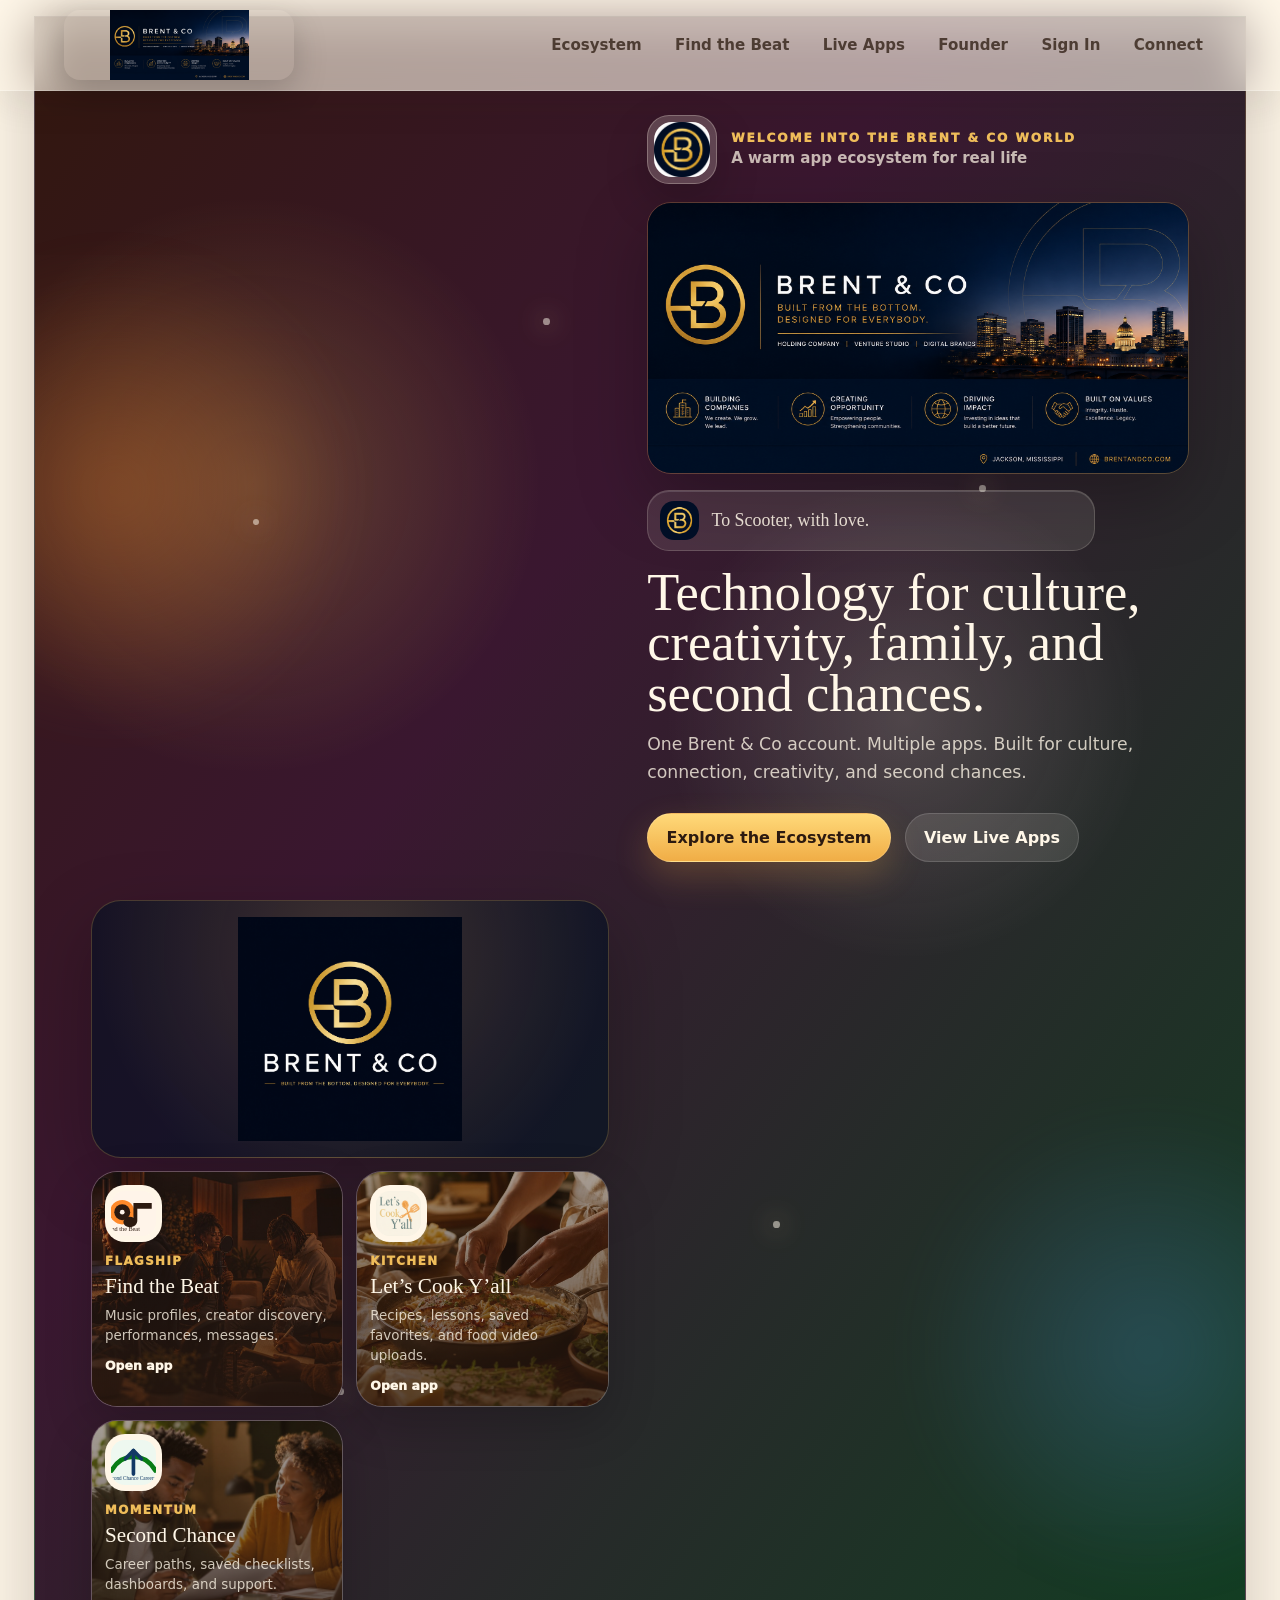
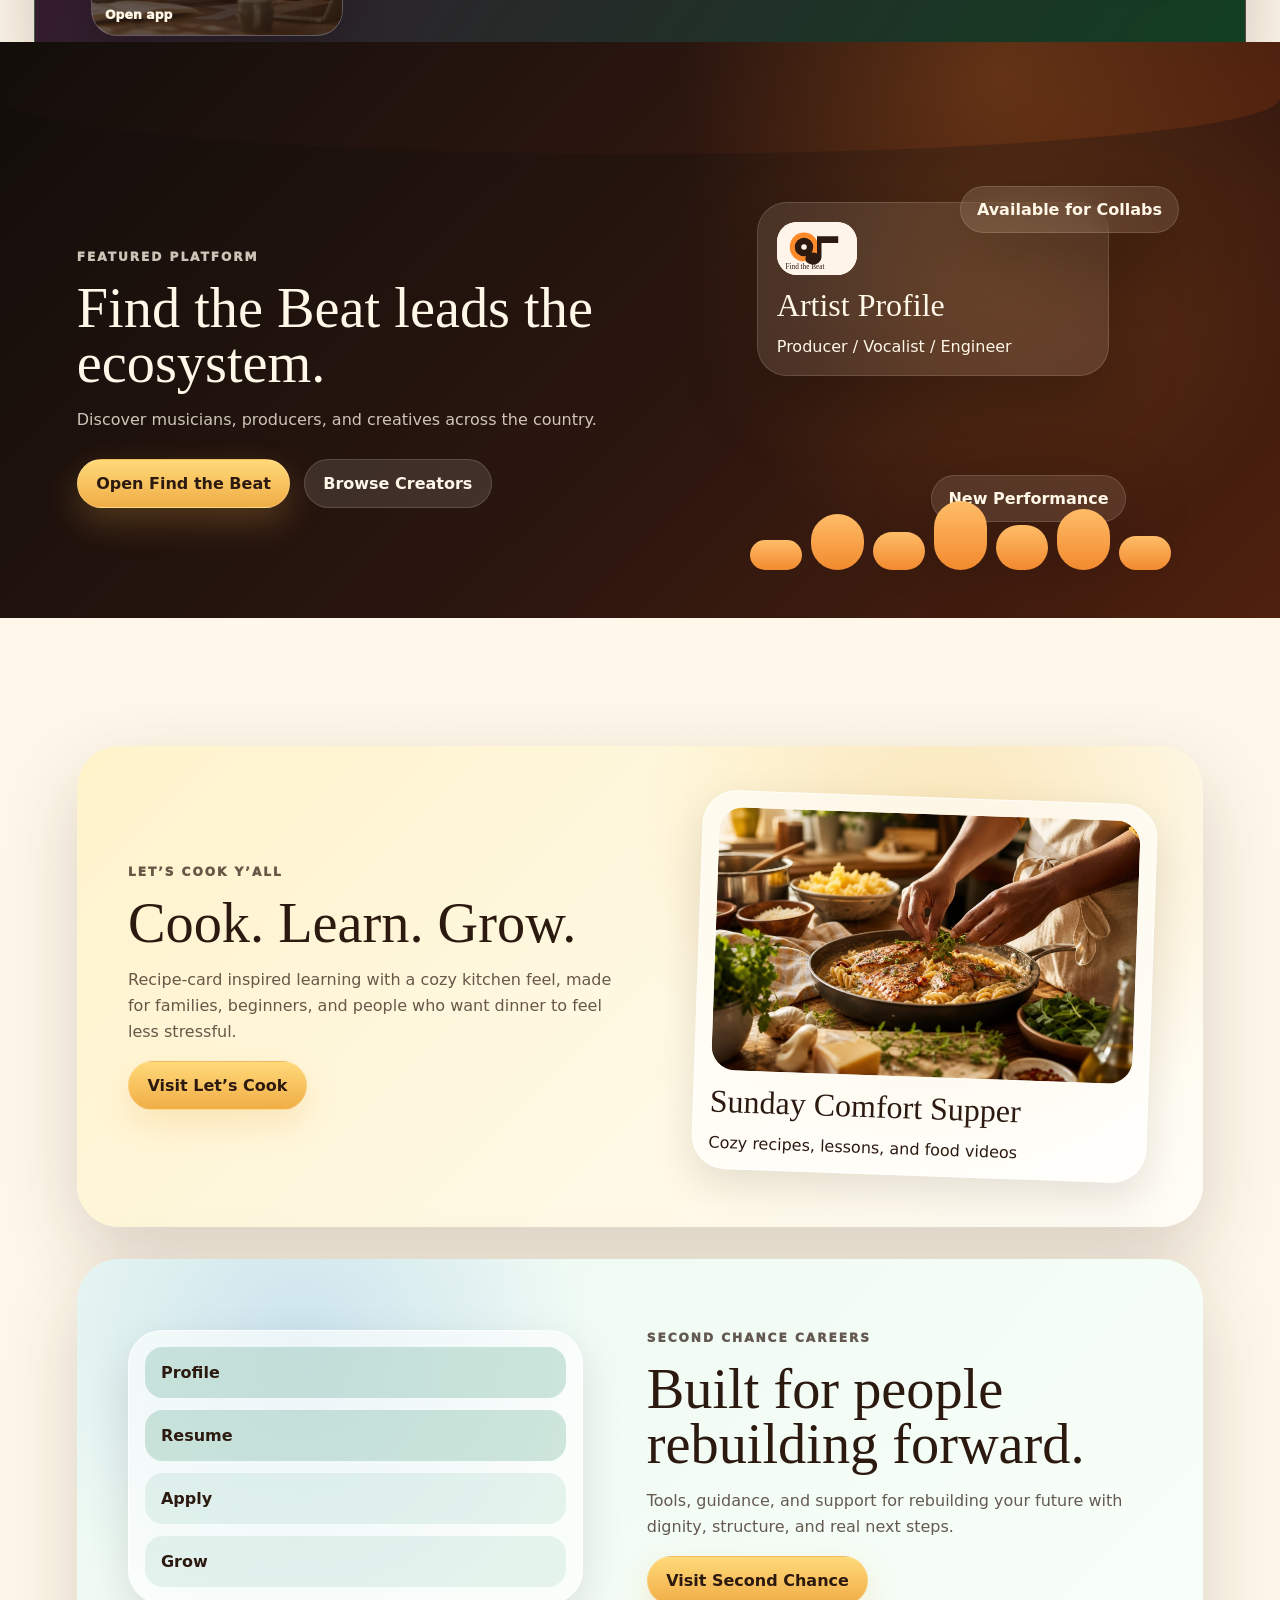
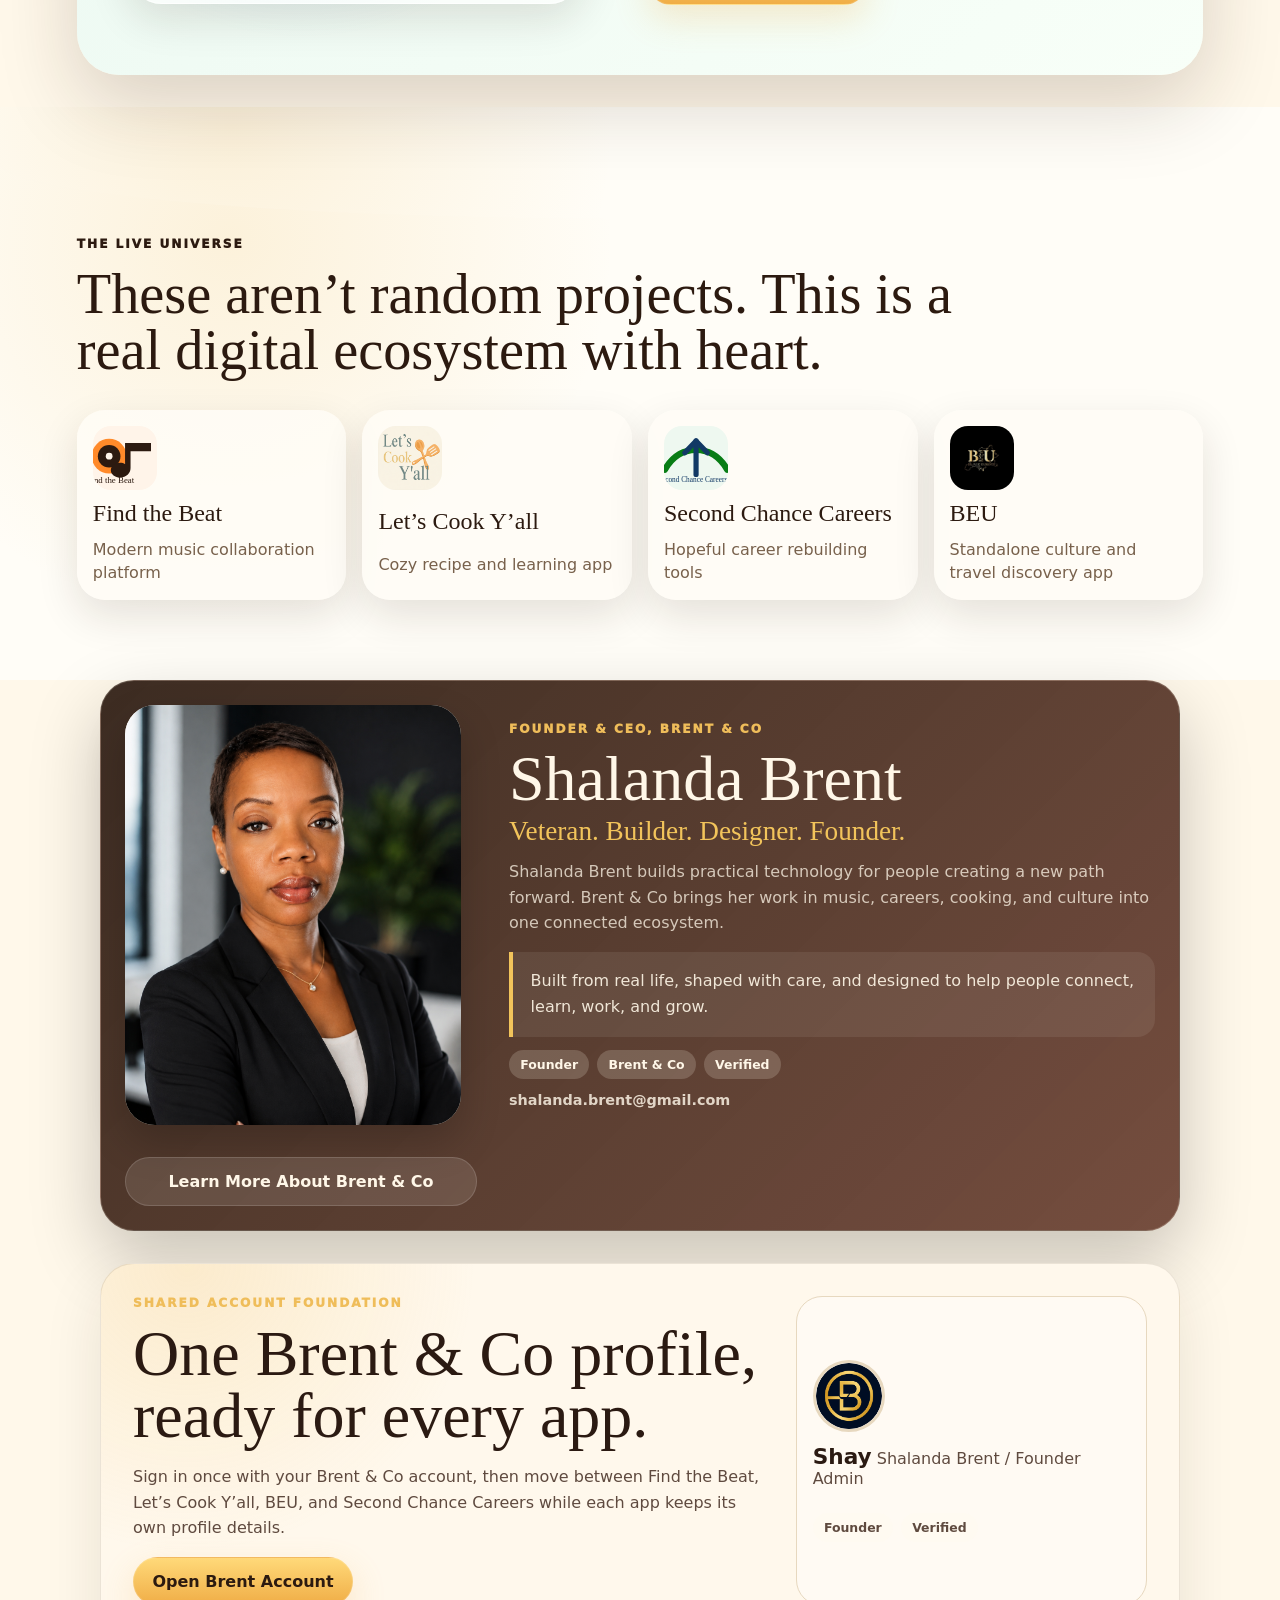
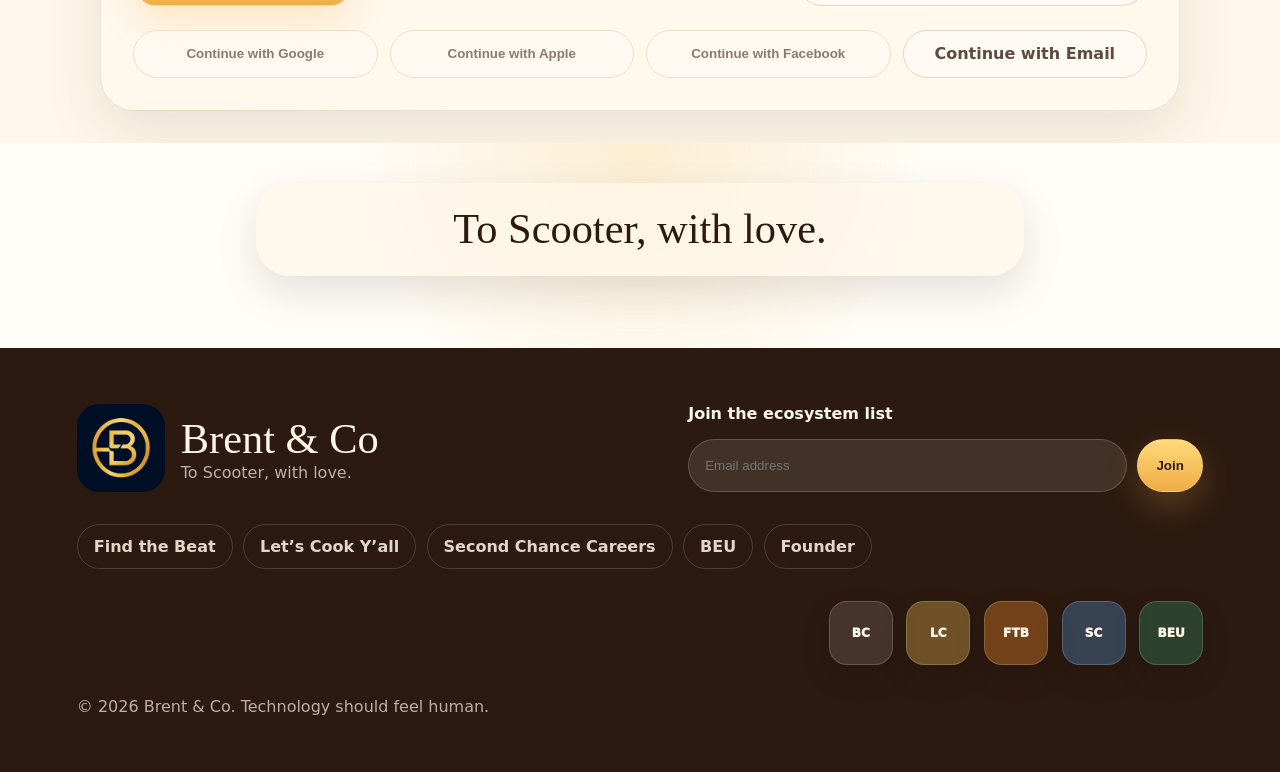
==== commit 6c396298: "Clean up Brent and Co founder copy" ====
--- a/index.html
+++ b/index.html
@@ -183,9 +183,8 @@
           <p class="eyebrow">Founder &amp; CEO, Brent &amp; Co</p>
           <h2 id="founder-title">Shalanda Brent</h2>
           <h3>Veteran. Builder. Designer. Founder.</h3>
-          <p>Shalanda Brent is a U.S. Army veteran, software developer, UX designer, and founder of Brent &amp; Co. She builds digital platforms that connect people to opportunity, creativity, and community through workforce development, music technology, and culinary education.</p>
-          <p>Shalanda Brent is the founder and CEO of Brent &amp; Co, a venture studio focused on building practical technology that improves lives. A veteran, software developer, UX designer, and entrepreneur, she created Find The Beat, Let’s Cook Y’all, and Second Chance Careers to help people connect, create, learn, and grow. Her work combines technology, community, and real-world problem solving to create platforms that serve everyday people.</p>
-          <blockquote>I built Brent &amp; Co because I know what it feels like to start over, rebuild, and create something from the ground up. These platforms were created for real people with real needs — people looking for work, people looking for creative connection, and people looking for community. I didn’t wait for permission. I built it. Now I’m focused on making sure it reaches the people it was built for.</blockquote>
+          <p>Shalanda Brent builds practical technology for people creating a new path forward. Brent &amp; Co brings her work in music, careers, cooking, and culture into one connected ecosystem.</p>
+          <blockquote>Built from real life, shaped with care, and designed to help people connect, learn, work, and grow.</blockquote>
           <div class="founder-badges" aria-label="Founder badges">
             <span>Founder</span>
             <span>Brent &amp; Co</span>
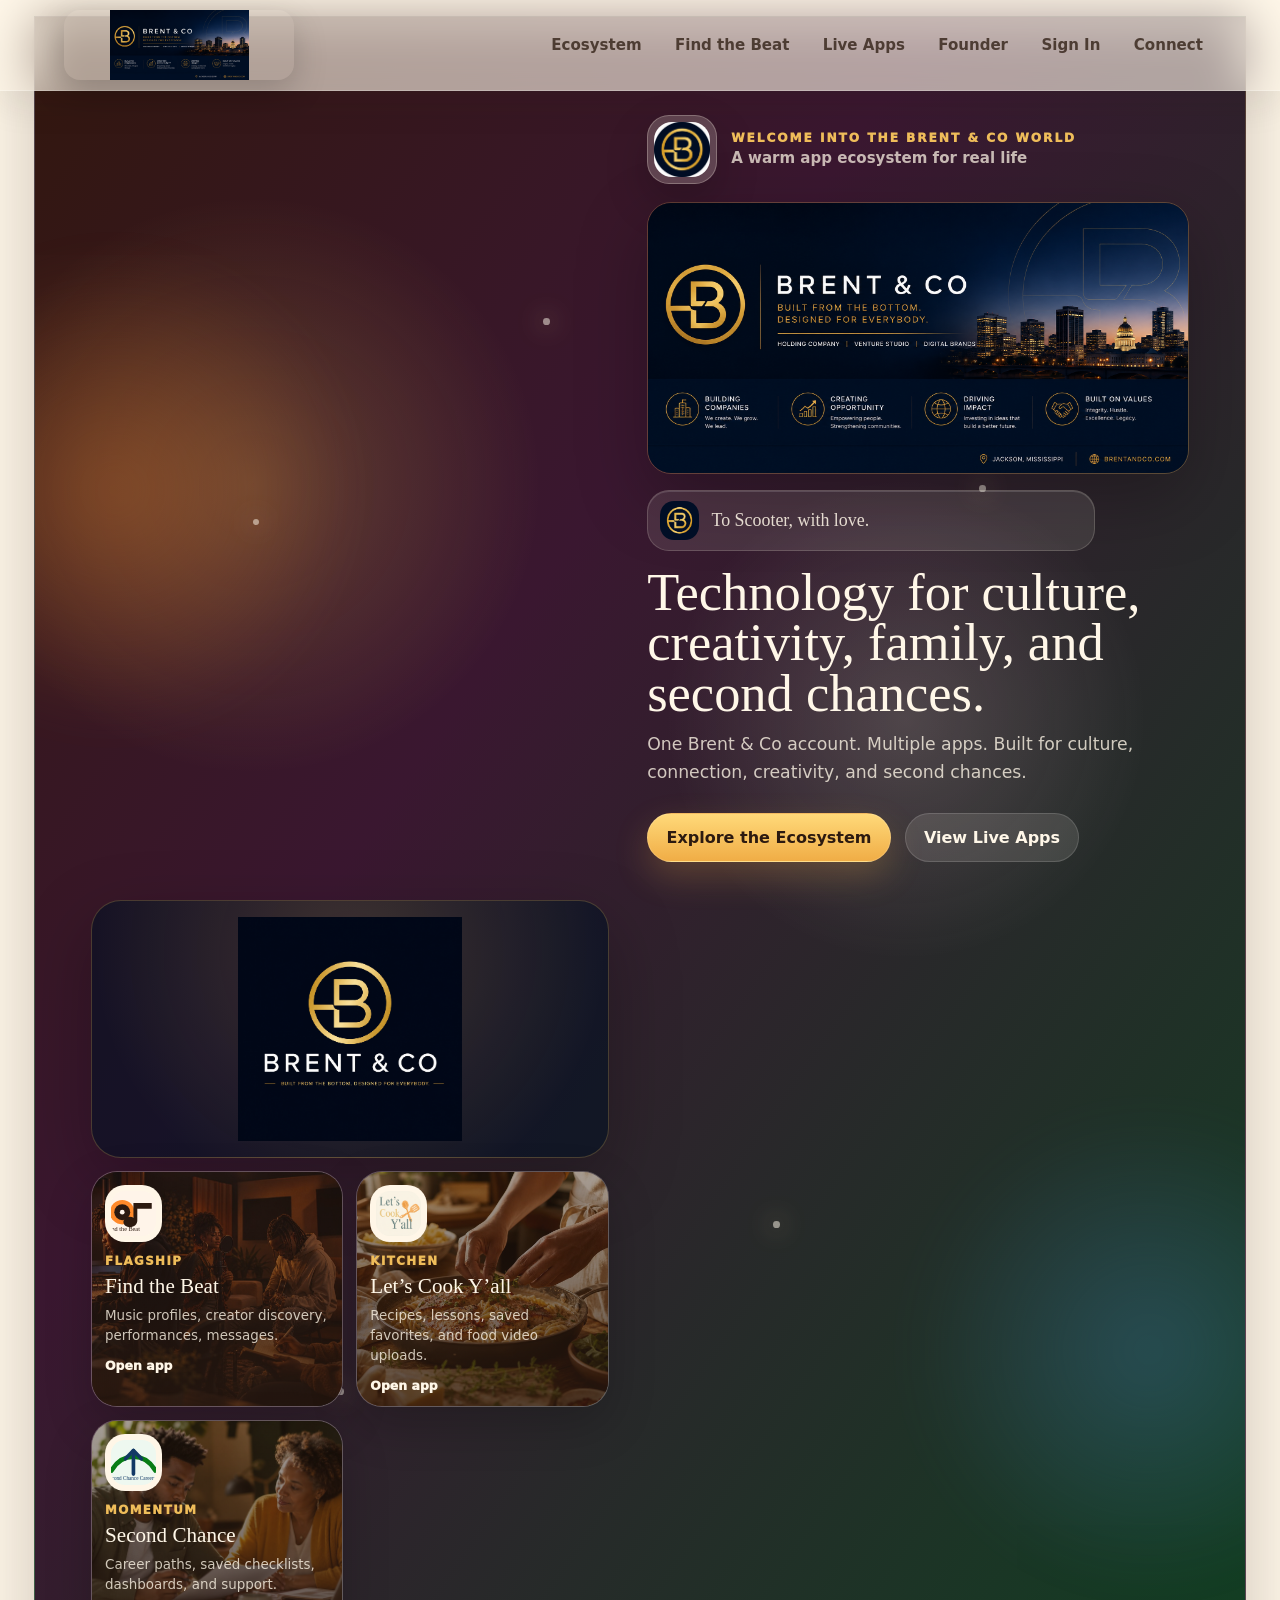
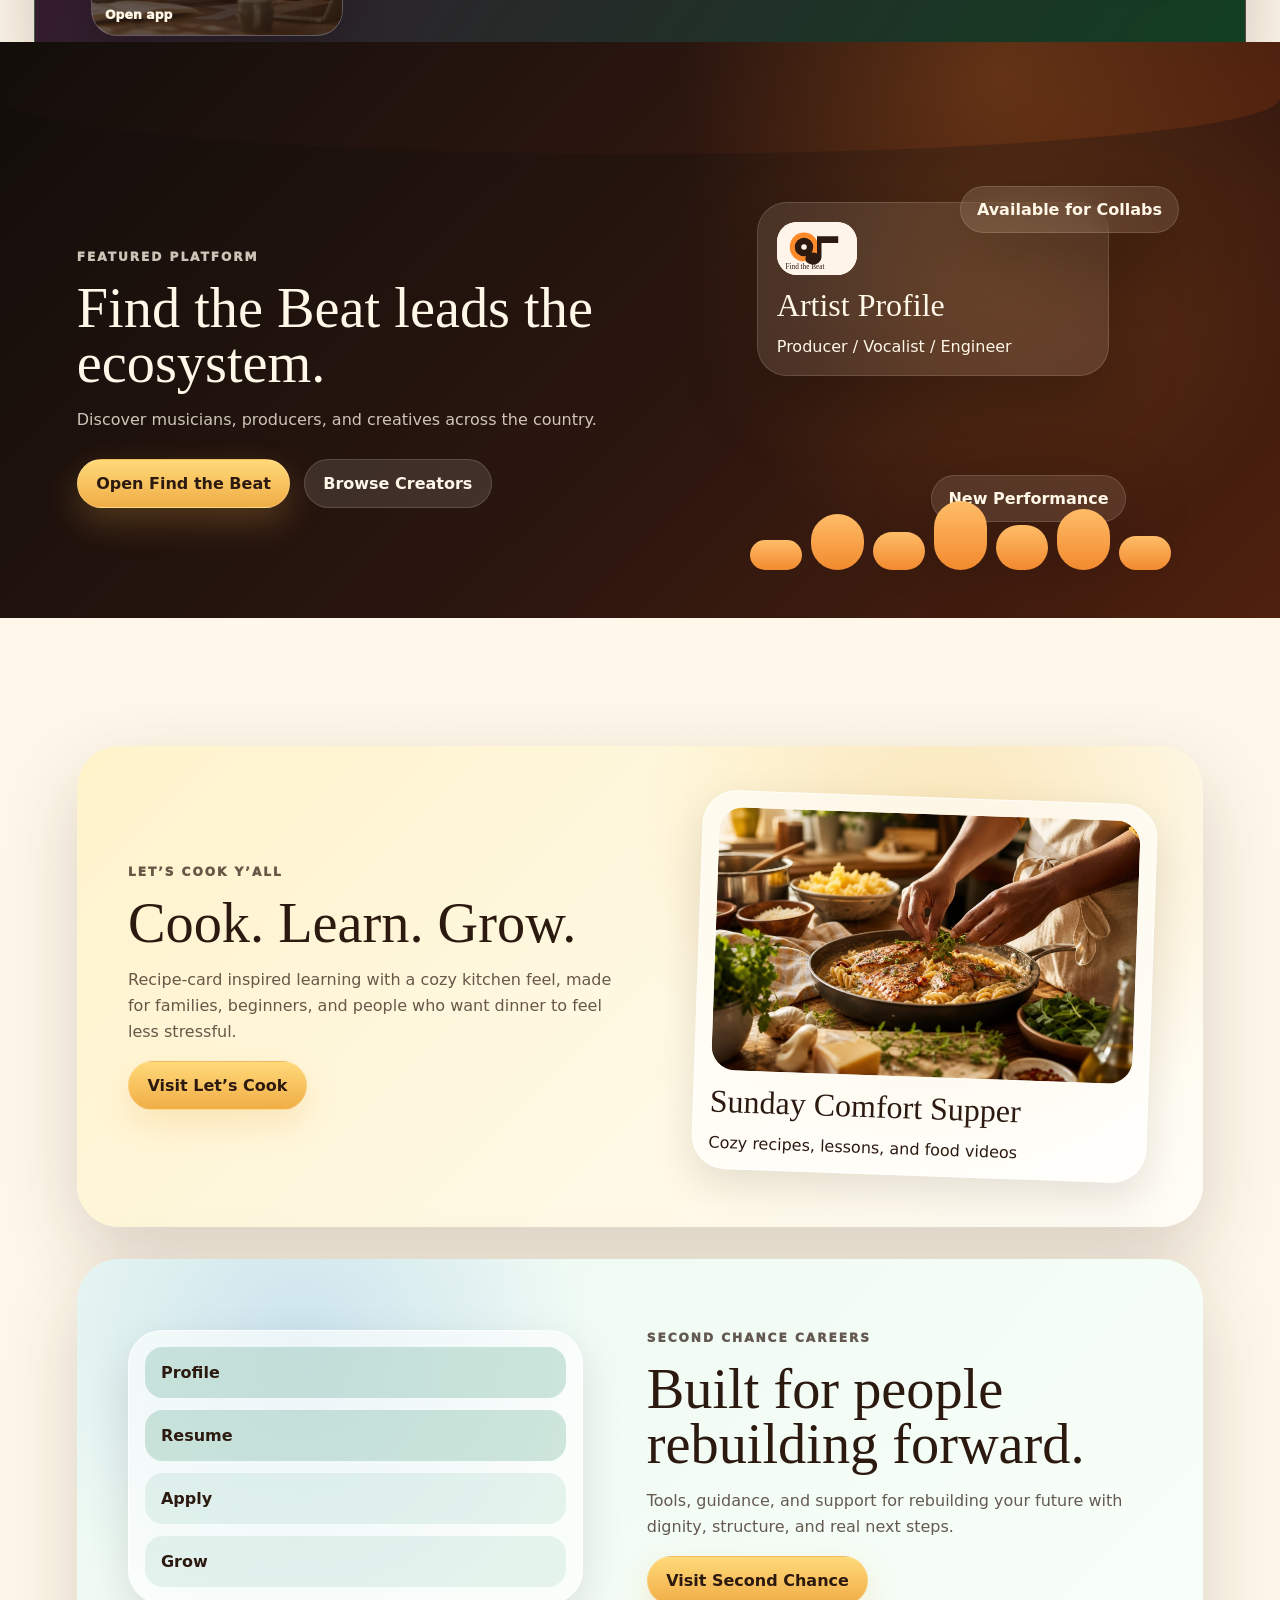
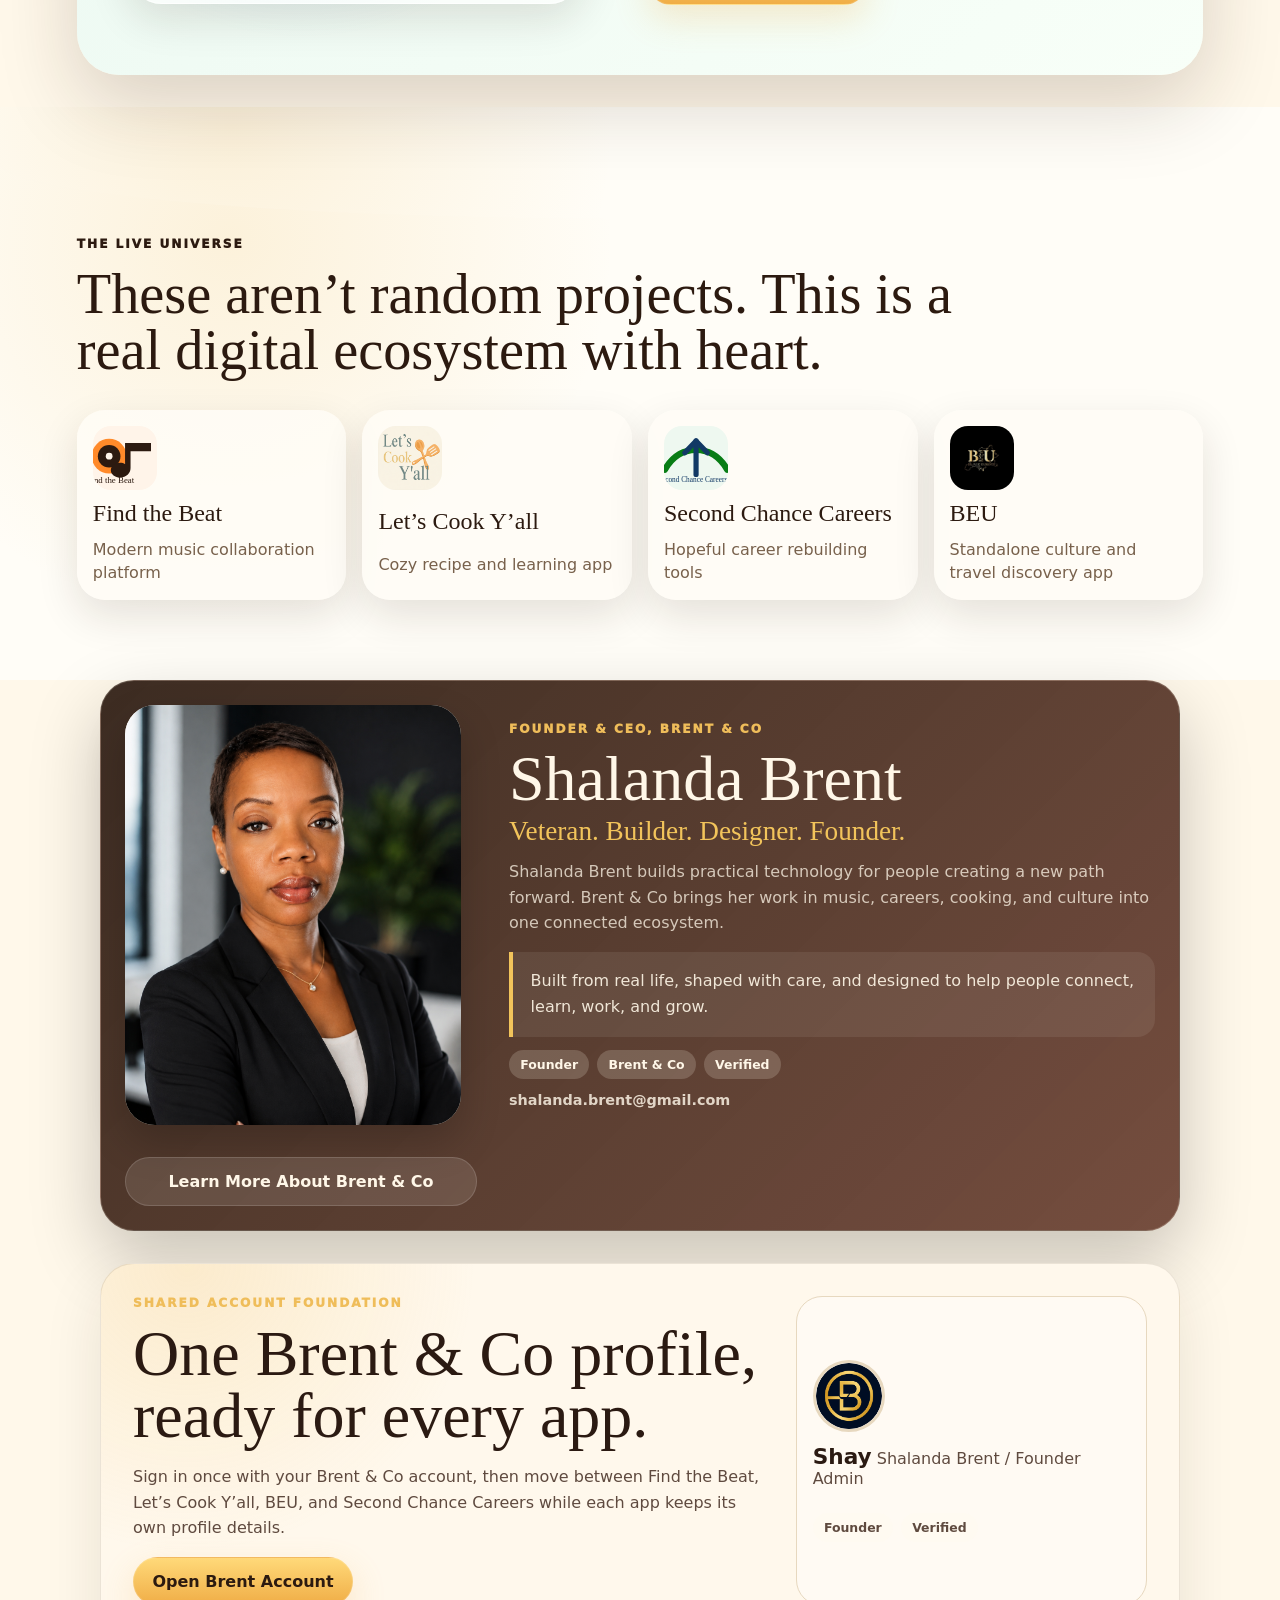
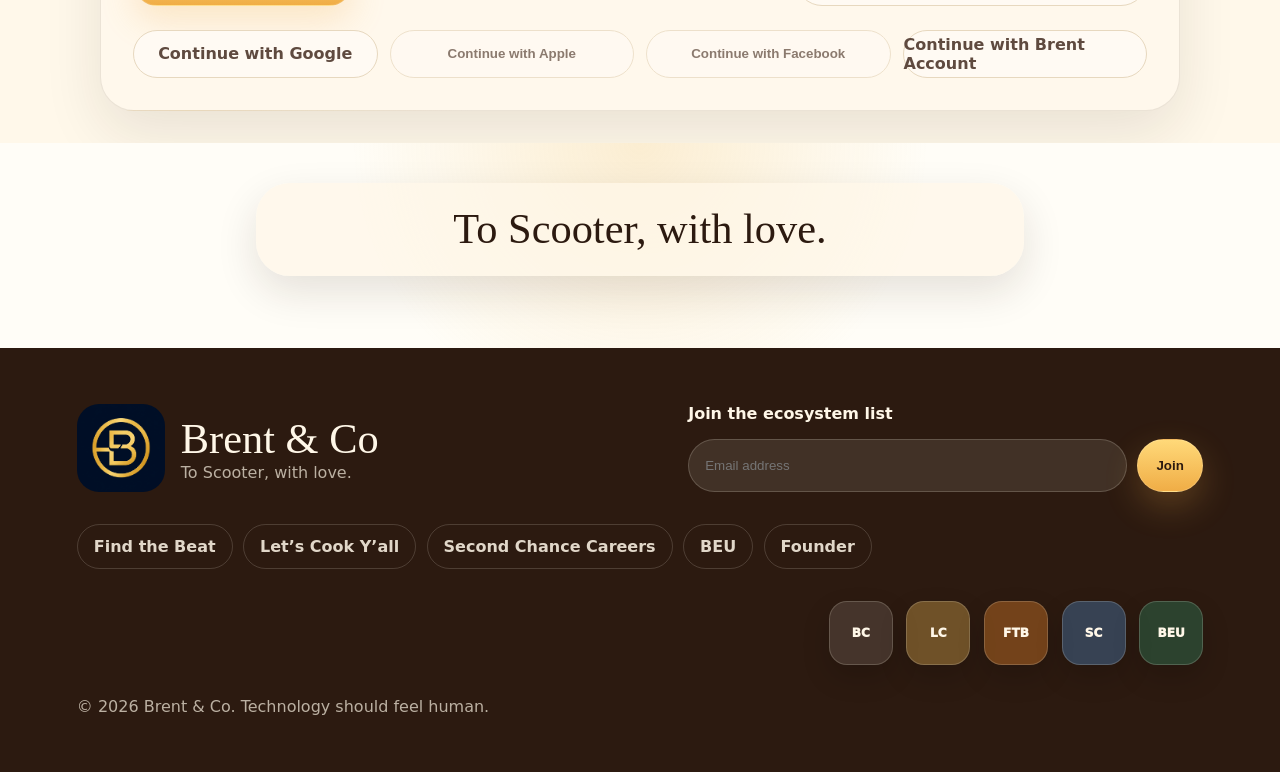
==== commit 340d5597: "Add Brent identity service deployment" ====
--- a/index.html
+++ b/index.html
@@ -22,7 +22,7 @@
         <a href="#find-the-beat">Find the Beat</a>
         <a href="#apps">Live Apps</a>
         <a href="founder.html">Founder</a>
-        <a href="https://findthebeatmusic.com/sso/start?app=find-the-beat">Sign In</a>
+        <a href="/login">Sign In</a>
         <a href="#footer">Connect</a>
       </nav>
     </header>
@@ -202,7 +202,7 @@
           <p class="eyebrow">Shared account foundation</p>
           <h2 id="identity-title">One Brent &amp; Co profile, ready for every app.</h2>
           <p>Sign in once with your Brent &amp; Co account, then move between Find the Beat, Let’s Cook Y’all, BEU, and Second Chance Careers while each app keeps its own profile details.</p>
-          <a class="button" href="https://findthebeatmusic.com/sso/start?app=find-the-beat">Open Brent Account</a>
+          <a class="button" href="/sso/start?app=find-the-beat">Open Brent Account</a>
         </div>
         <div class="identity-card" aria-label="Founder account preview">
           <div class="identity-avatar" aria-hidden="true">
@@ -218,10 +218,10 @@
           </div>
         </div>
         <div class="auth-buttons" aria-label="Future sign-in options">
-          <button type="button" disabled>Continue with Google</button>
+          <a href="/auth/google?app=find-the-beat&amp;next=/profile">Continue with Google</a>
           <button type="button" disabled>Continue with Apple</button>
           <button type="button" disabled>Continue with Facebook</button>
-          <a href="https://findthebeatmusic.com/sso/start?app=find-the-beat">Continue with Email</a>
+          <a href="/login">Continue with Brent Account</a>
         </div>
       </section>
 
--- a/styles.css
+++ b/styles.css
@@ -742,6 +742,102 @@
   margin: 0 auto;
 }
 
+.mission-values {
+  width: min(var(--container), calc(100% - 2rem));
+  margin: 2rem auto;
+  padding: clamp(1.1rem, 4vw, 2rem);
+  border: 1px solid rgba(255, 247, 232, 0.18);
+  border-radius: 34px;
+  background:
+    radial-gradient(circle at 88% 10%, rgba(242, 196, 91, 0.2), transparent 18rem),
+    linear-gradient(135deg, rgba(7, 20, 38, 0.92), rgba(32, 55, 74, 0.82));
+  box-shadow: 0 28px 70px rgba(0, 0, 0, 0.22);
+}
+
+.mv-header {
+  max-width: 54rem;
+  margin-bottom: 1.2rem;
+}
+
+.mv-header h2 {
+  margin: 0.15rem 0 0.55rem;
+  color: var(--cream);
+  font-family: Georgia, "Times New Roman", serif;
+  font-size: clamp(2rem, 5vw, 4rem);
+  line-height: 0.98;
+}
+
+.mv-header p:not(.eyebrow),
+.mv-tagline {
+  color: rgba(255, 247, 232, 0.78);
+}
+
+.mv-tagline {
+  display: inline-flex;
+  width: fit-content;
+  margin: 0.35rem 0 0;
+  padding: 0.55rem 0.85rem;
+  border-radius: 999px;
+  background: rgba(242, 196, 91, 0.14);
+  color: #f2c45b;
+  font-weight: 900;
+}
+
+.mv-grid {
+  display: grid;
+  grid-template-columns: repeat(3, minmax(0, 1fr));
+  gap: 1rem;
+}
+
+.mv-card {
+  display: grid;
+  gap: 0.65rem;
+  padding: clamp(1rem, 3vw, 1.35rem);
+  border: 1px solid rgba(255, 247, 232, 0.16);
+  border-radius: 26px;
+  background: rgba(255, 247, 232, 0.08);
+  box-shadow: 0 18px 44px rgba(0, 0, 0, 0.14);
+}
+
+.mv-card span {
+  color: #f2c45b;
+  font-size: 0.78rem;
+  font-weight: 950;
+  letter-spacing: 0.14em;
+  text-transform: uppercase;
+}
+
+.mv-card h3 {
+  margin: 0;
+  color: var(--cream);
+  font-family: Georgia, "Times New Roman", serif;
+  font-size: clamp(1.35rem, 3vw, 2rem);
+  line-height: 1.05;
+}
+
+.mv-card p {
+  margin: 0;
+  color: rgba(255, 247, 232, 0.76);
+  line-height: 1.6;
+}
+
+.value-list {
+  display: grid;
+  gap: 0.75rem;
+}
+
+.value-list div {
+  padding: 0.8rem;
+  border-radius: 18px;
+  background: rgba(255, 247, 232, 0.08);
+}
+
+.value-list strong {
+  display: block;
+  margin-bottom: 0.2rem;
+  color: var(--cream);
+}
+
 .founder-profile {
   display: grid;
   grid-template-columns: minmax(14rem, 22rem) minmax(0, 1fr);
@@ -1445,6 +1541,14 @@
     text-align: center;
   }
 
+  .mv-grid {
+    grid-template-columns: 1fr;
+  }
+
+  .mission-values {
+    border-radius: 28px;
+  }
+
   .founder-page {
     padding: 1rem 1rem 3rem;
   }
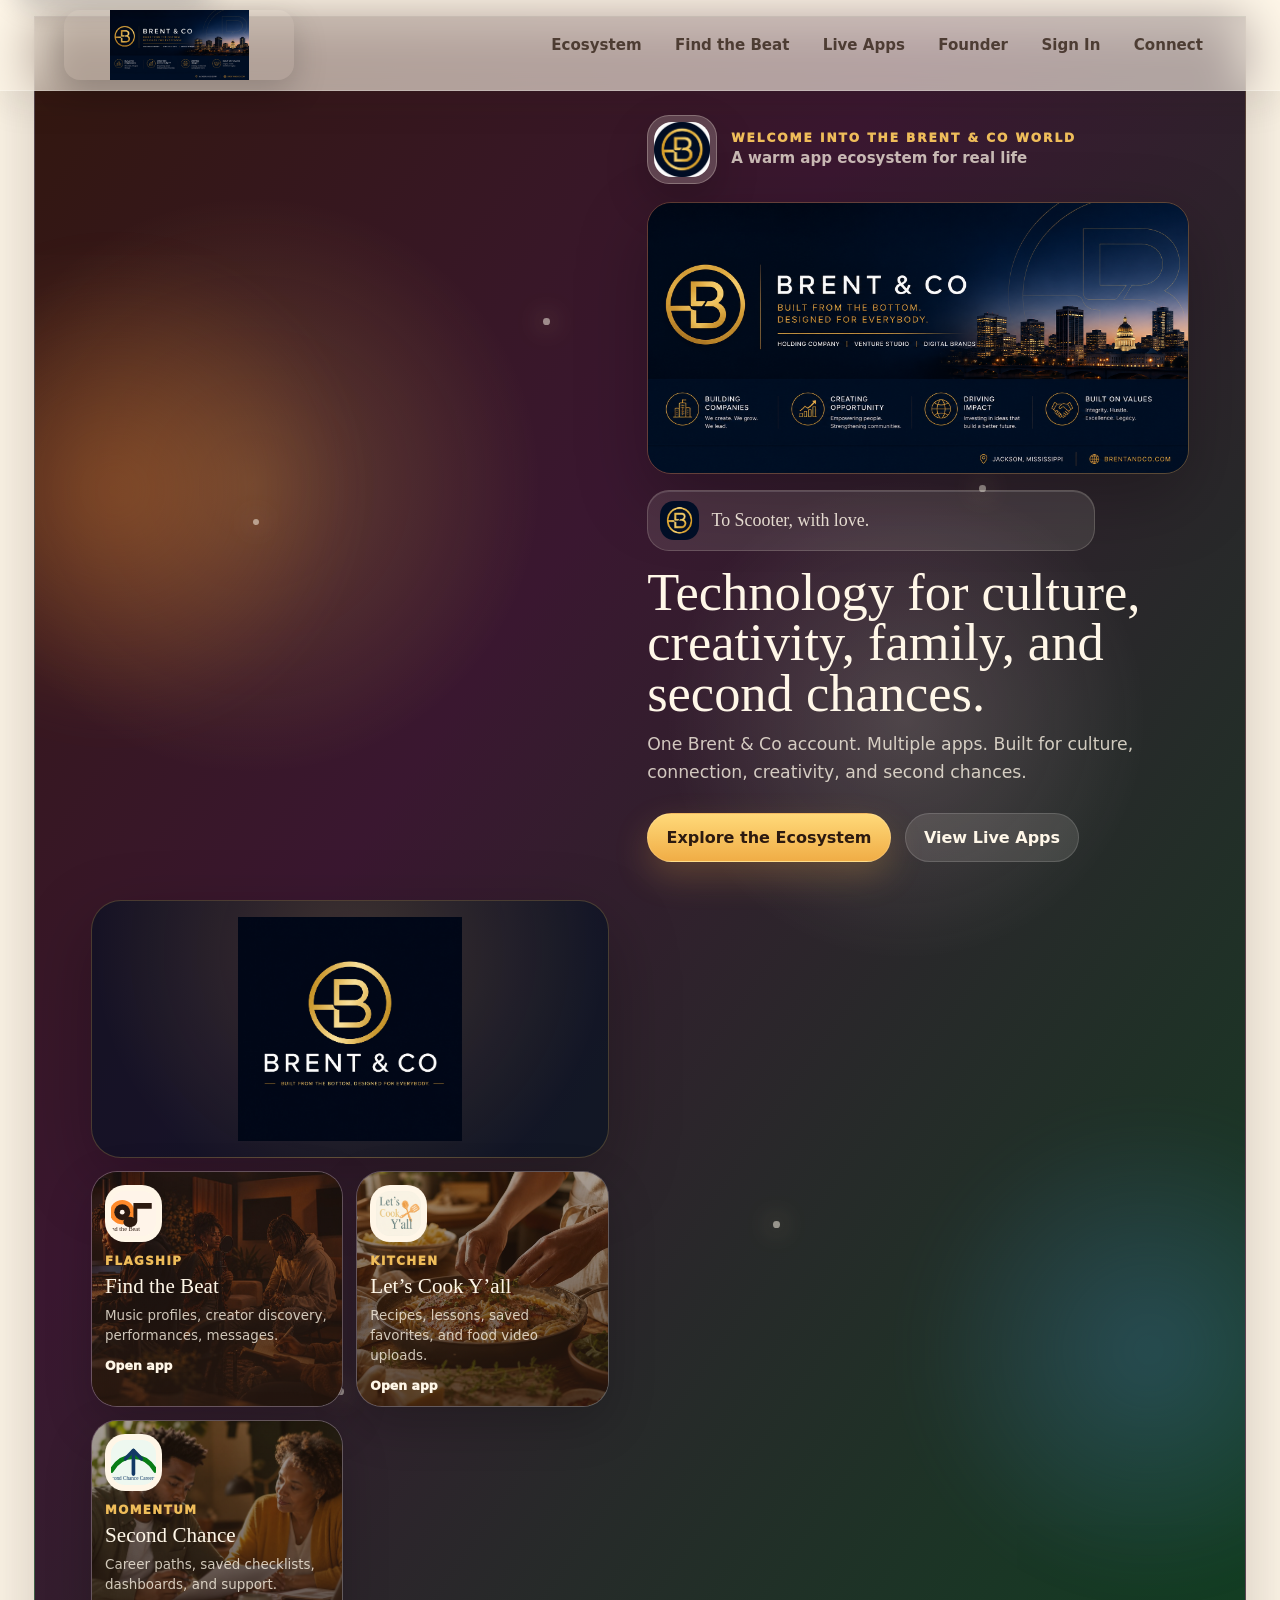
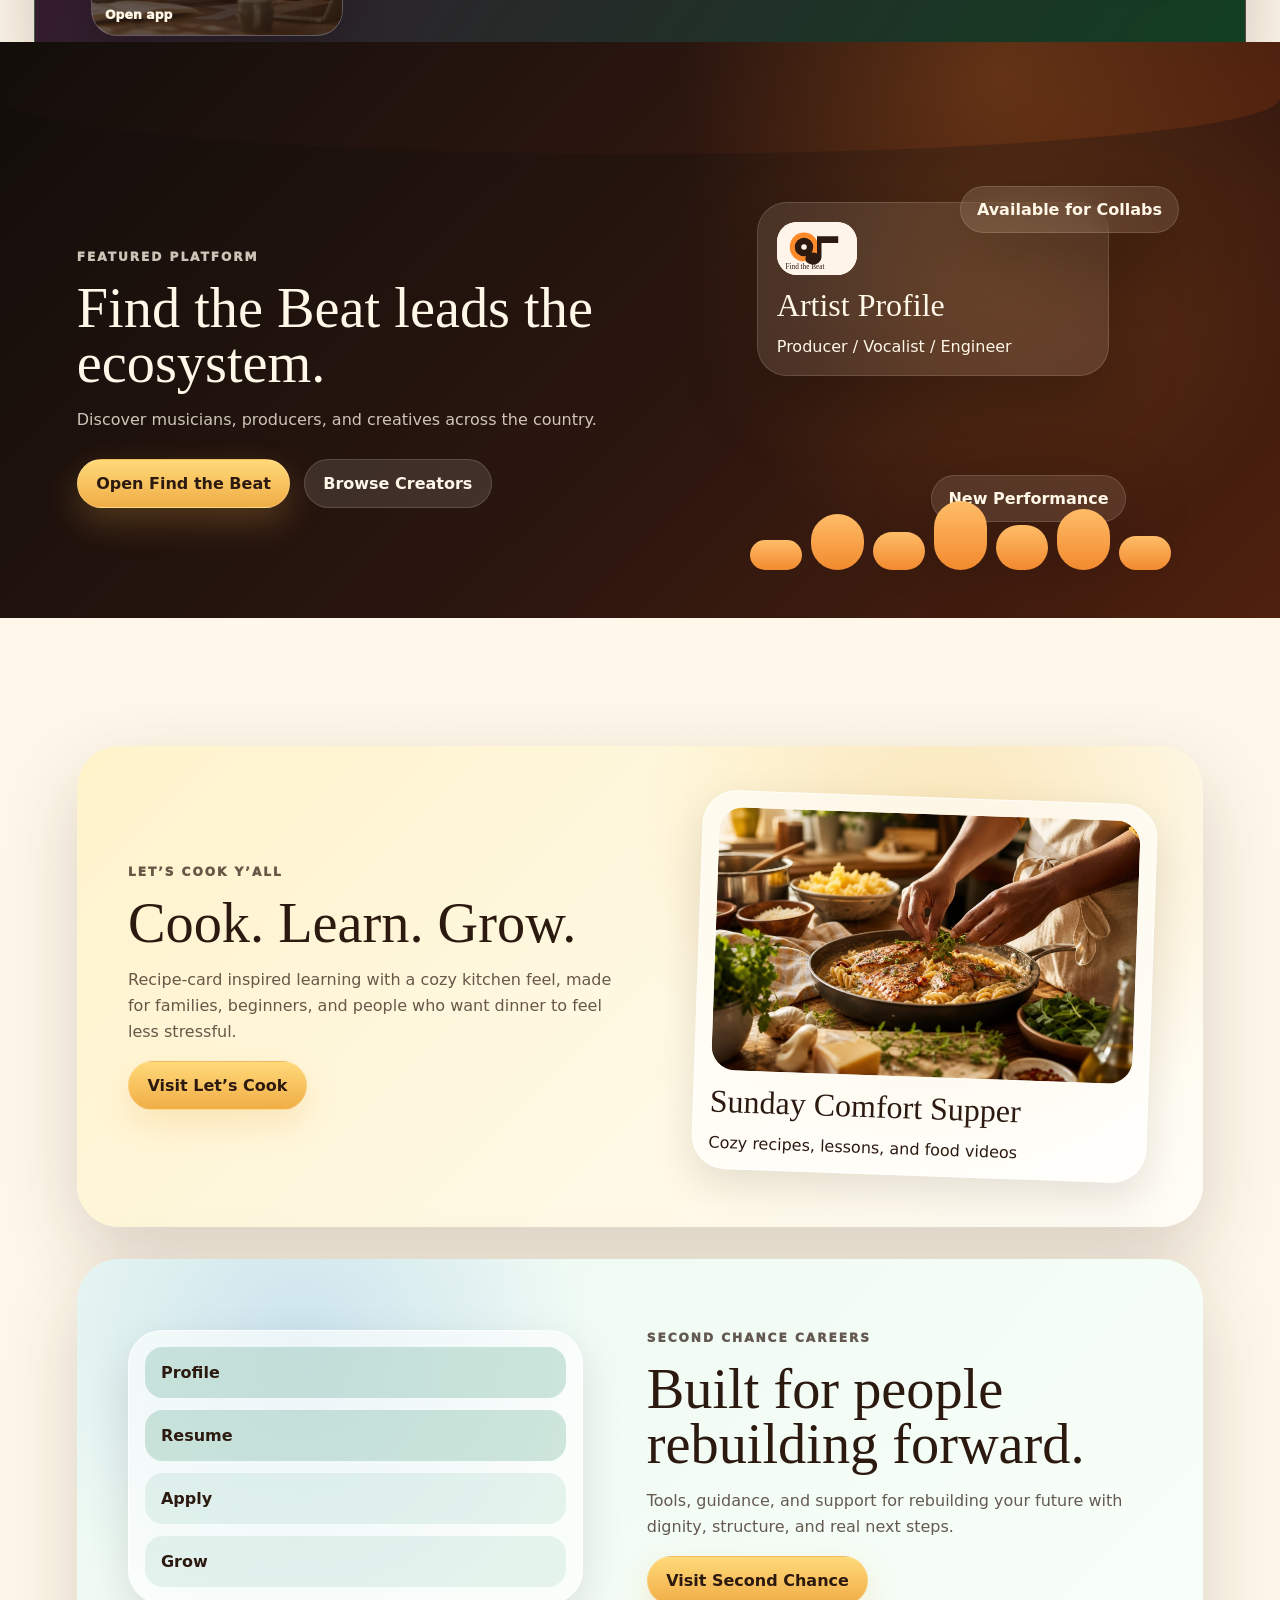
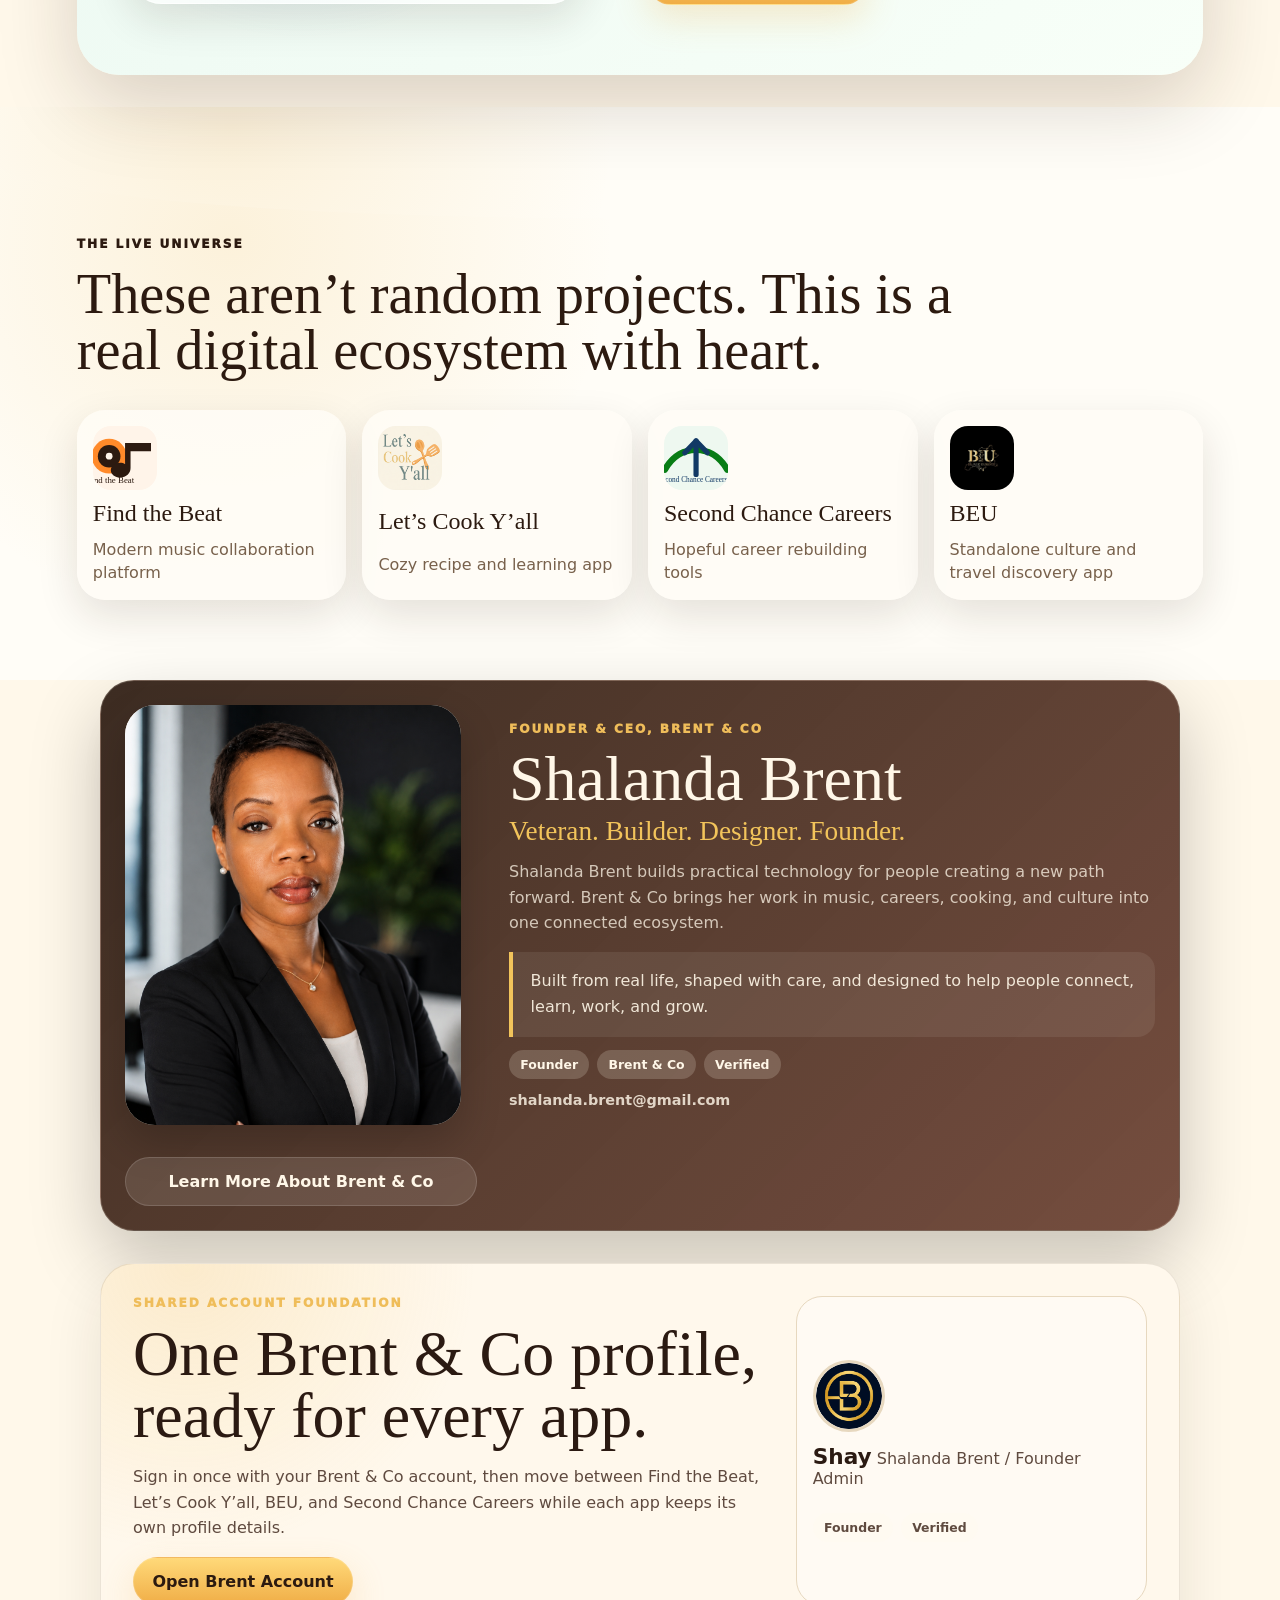
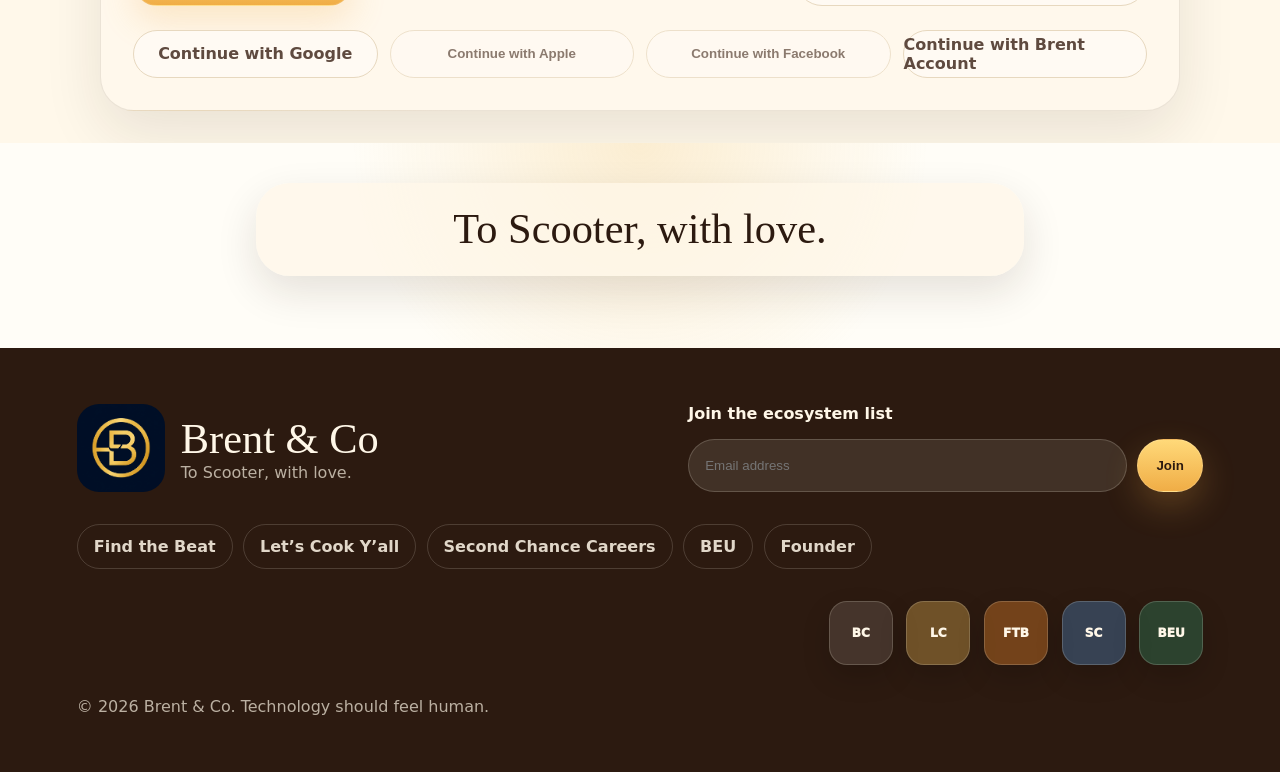
==== commit b79202a1: "Add Brent accessibility baseline" ====
--- a/index.html
+++ b/index.html
@@ -13,6 +13,7 @@
     <script defer data-domain="brentandco.org" src="https://plausible.io/js/script.js"></script>
   </head>
   <body>
+    <a class="skip-link" href="#home">Skip to main content</a>
     <header class="site-header">
       <a class="brand" href="#home" aria-label="Brent and Co home">
         <img src="assets/brent-co-horizontal.png" alt="Brent & Co." />
@@ -63,21 +64,21 @@
             <img src="assets/brent-co-main.png" alt="Brent & Co. Built from the bottom. Designed for everybody." />
           </div>
           <a class="preview-card preview-ftb" href="https://findthebeatmusic.com/" aria-label="Open Find the Beat">
-            <img src="assets/find-the-beat-logo.svg" alt="" />
+            <img src="assets/find-the-beat-logo.svg" alt="Find The Beat logo" />
             <span>Flagship</span>
             <strong>Find the Beat</strong>
             <p>Music profiles, creator discovery, performances, messages.</p>
             <em>Open app</em>
           </a>
           <a class="preview-card preview-cook" href="https://letscookyall.com/" aria-label="Open Let's Cook Y'all">
-            <img src="assets/lets-cook-logo.png" alt="" />
+            <img src="assets/lets-cook-logo.png" alt="Let's Cook Y'all logo" />
             <span>Kitchen</span>
             <strong>Let’s Cook Y’all</strong>
             <p>Recipes, lessons, saved favorites, and food video uploads.</p>
             <em>Open app</em>
           </a>
           <a class="preview-card preview-career" href="https://secondchancecareers.org/" aria-label="Open Second Chance Careers">
-            <img src="assets/second-chance-logo.svg" alt="" />
+            <img src="assets/second-chance-logo.svg" alt="Second Chance Careers logo" />
             <span>Momentum</span>
             <strong>Second Chance</strong>
             <p>Career paths, saved checklists, dashboards, and support.</p>
@@ -103,7 +104,7 @@
         </div>
         <div class="music-visual reveal" aria-hidden="true">
           <div class="artist-card main">
-            <img src="assets/find-the-beat-logo.svg" alt="" />
+            <img src="assets/find-the-beat-logo.svg" alt="Find The Beat logo" />
             <strong>Artist Profile</strong>
             <span>Producer / Vocalist / Engineer</span>
           </div>
@@ -153,22 +154,22 @@
         </div>
         <div class="app-links">
           <a class="live-link reveal" href="https://findthebeatmusic.com/" rel="noreferrer">
-            <img src="assets/find-the-beat-logo.svg" alt="" />
+            <img src="assets/find-the-beat-logo.svg" alt="Find The Beat logo" />
             <strong>Find the Beat</strong>
             <span>Modern music collaboration platform</span>
           </a>
           <a class="live-link reveal" href="https://letscookyall.com/" rel="noreferrer">
-            <img src="assets/lets-cook-logo.png" alt="" />
+            <img src="assets/lets-cook-logo.png" alt="Let's Cook Y'all logo" />
             <strong>Let’s Cook Y’all</strong>
             <span>Cozy recipe and learning app</span>
           </a>
           <a class="live-link reveal" href="https://secondchancecareers.org/" rel="noreferrer">
-            <img src="assets/second-chance-logo.svg" alt="" />
+            <img src="assets/second-chance-logo.svg" alt="Second Chance Careers logo" />
             <strong>Second Chance Careers</strong>
             <span>Hopeful career rebuilding tools</span>
           </a>
           <a class="live-link reveal" href="https://beutravel.org/" rel="noreferrer">
-            <img src="assets/beu-logo.jpg" alt="" />
+            <img src="assets/beu-logo.jpg" alt="BEU Travel logo" />
             <strong>BEU</strong>
             <span>Standalone culture and travel discovery app</span>
           </a>
@@ -206,7 +207,7 @@
         </div>
         <div class="identity-card" aria-label="Founder account preview">
           <div class="identity-avatar" aria-hidden="true">
-            <img src="assets/brent-co-profile.png" alt="" />
+            <img src="assets/brent-co-profile.png" alt="Shay, founder of Brent and Co." />
           </div>
           <div>
             <strong>Shay</strong>
@@ -219,8 +220,9 @@
         </div>
         <div class="auth-buttons" aria-label="Future sign-in options">
           <a href="/auth/google?app=find-the-beat&amp;next=/profile">Continue with Google</a>
-          <button type="button" disabled>Continue with Apple</button>
-          <button type="button" disabled>Continue with Facebook</button>
+          <button type="button" disabled aria-describedby="future-auth-note">Continue with Apple</button>
+          <button type="button" disabled aria-describedby="future-auth-note">Continue with Facebook</button>
+          <p id="future-auth-note" class="sr-only">Apple and Facebook sign-in are planned but not available yet. Use Google or email to continue.</p>
           <a href="/login">Continue with Brent Account</a>
         </div>
       </section>
--- a/styles.css
+++ b/styles.css
@@ -27,6 +27,46 @@
 
 a { color: inherit; text-decoration: none; }
 img { display: block; max-width: 100%; }
+
+.sr-only {
+  position: absolute;
+  width: 1px;
+  height: 1px;
+  padding: 0;
+  margin: -1px;
+  overflow: hidden;
+  clip: rect(0, 0, 0, 0);
+  white-space: nowrap;
+  border: 0;
+}
+
+.skip-link {
+  position: fixed;
+  top: 0.85rem;
+  left: 0.85rem;
+  z-index: 1000;
+  transform: translateY(-150%);
+  border-radius: 999px;
+  background: #111827;
+  color: #ffffff;
+  padding: 0.75rem 1rem;
+  box-shadow: 0 12px 28px rgba(17, 24, 39, 0.22);
+}
+
+.skip-link:focus {
+  transform: translateY(0);
+}
+
+a:focus-visible,
+button:focus-visible,
+input:focus-visible,
+select:focus-visible,
+textarea:focus-visible,
+[tabindex]:focus-visible {
+  outline: 3px solid #f4b400;
+  outline-offset: 4px;
+  box-shadow: 0 0 0 6px rgba(17, 24, 39, 0.16);
+}
 
 .site-header {
   position: fixed;
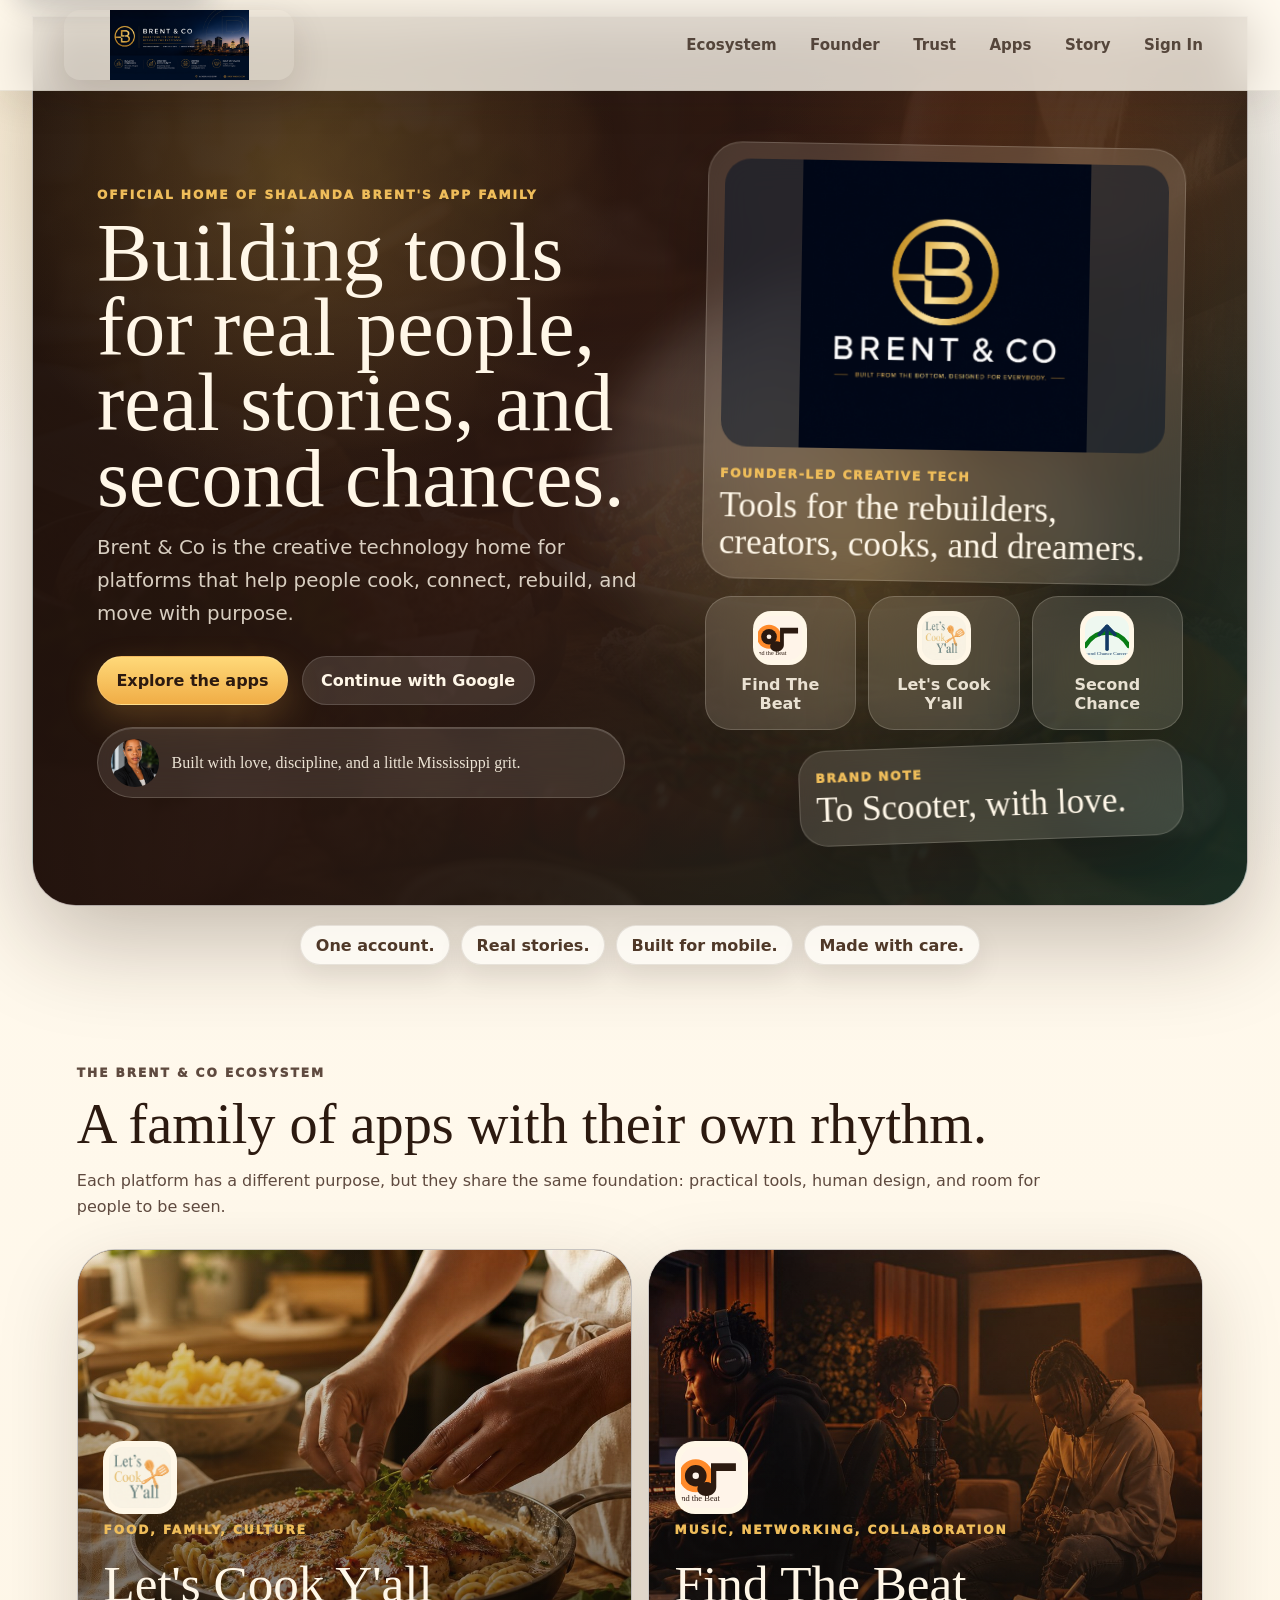
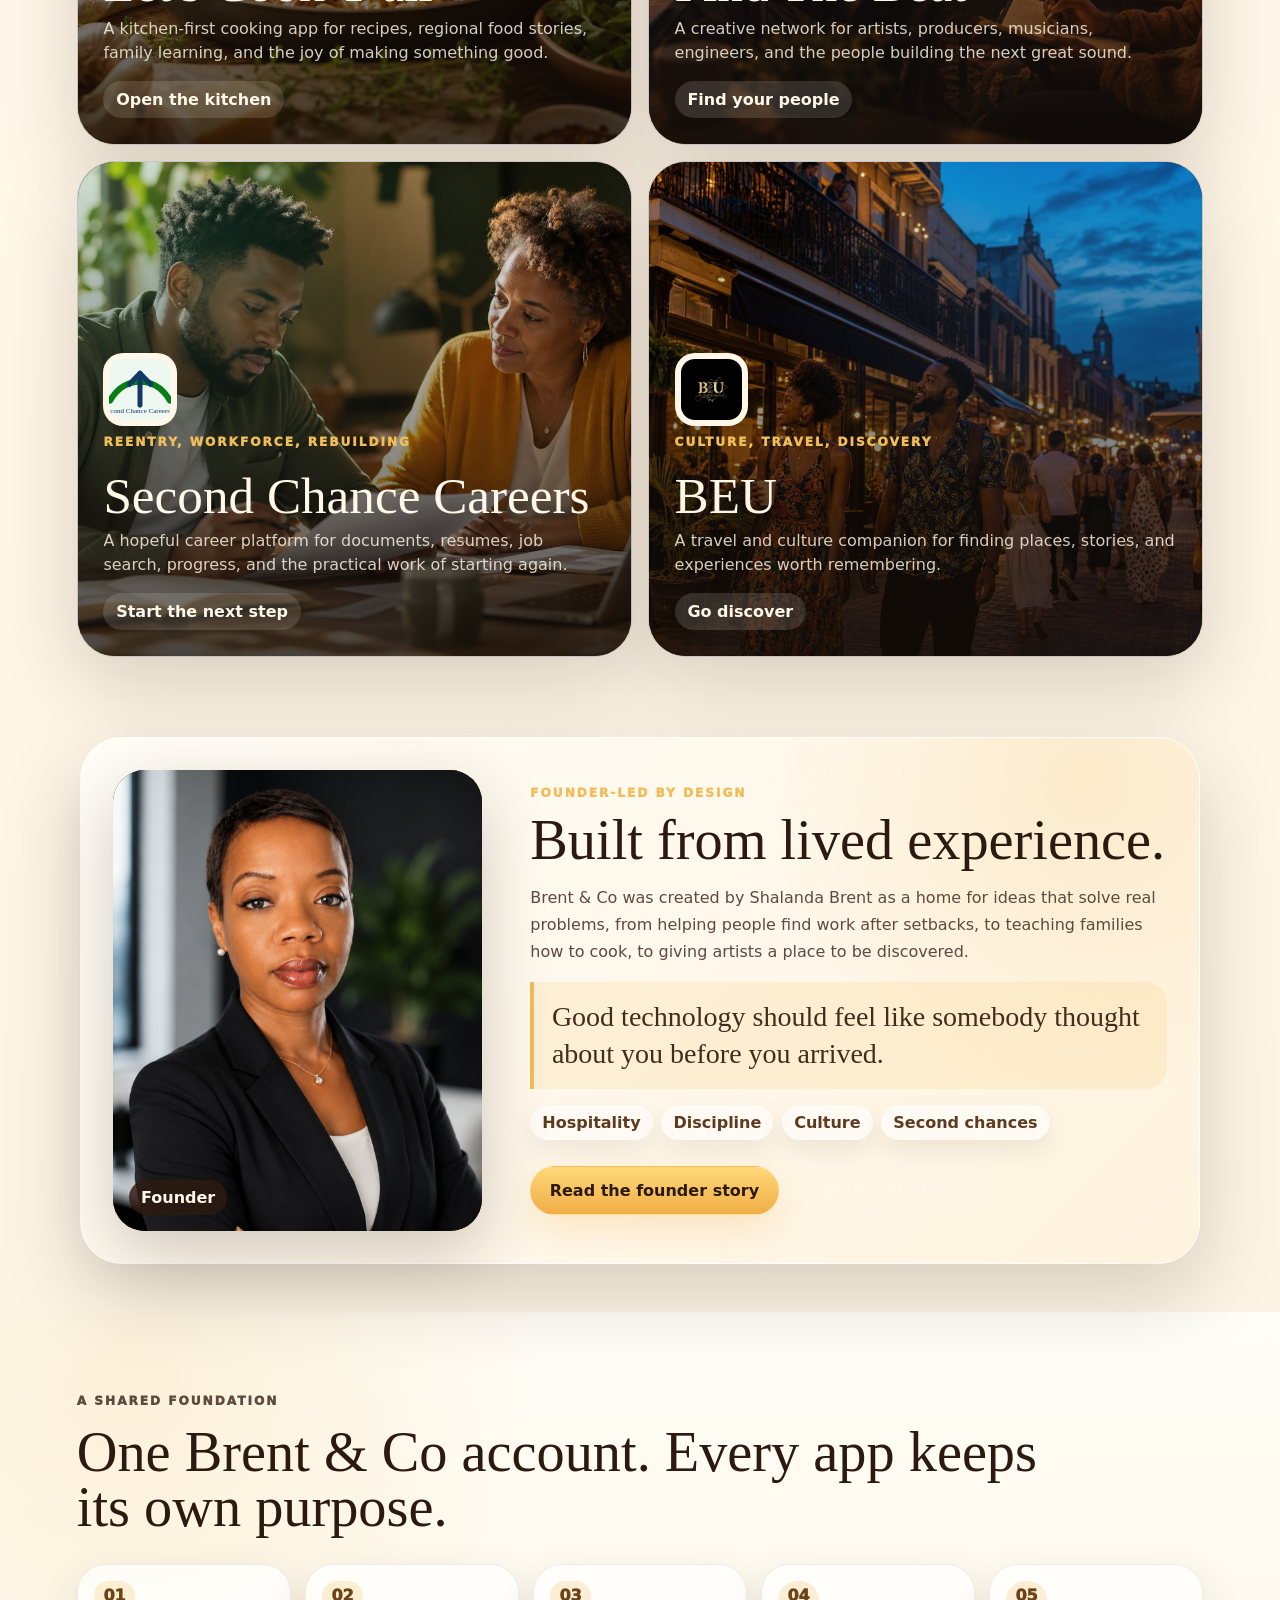
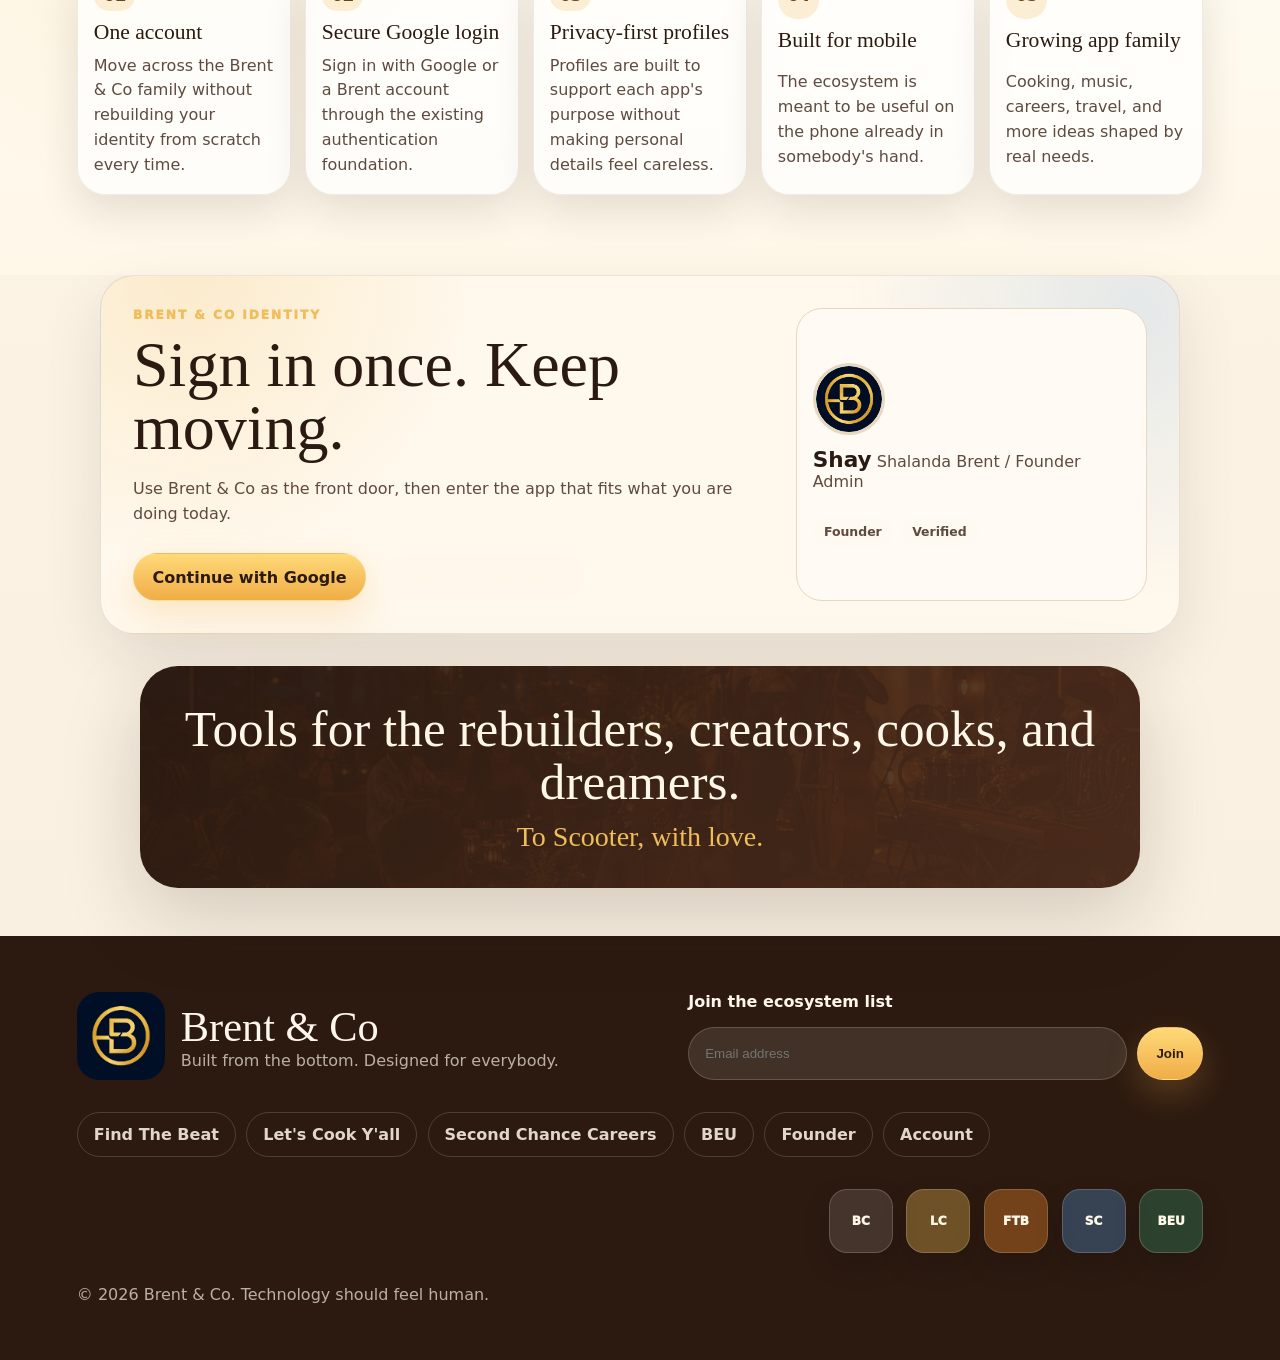
==== commit 5fd59f54: "Redesign Brent and Co homepage" ====
--- a/index.html
+++ b/index.html
@@ -4,7 +4,7 @@
     <meta charset="UTF-8" />
     <meta name="viewport" content="width=device-width, initial-scale=1.0" />
     <title>Brent & Co.</title>
-    <meta name="description" content="Brent & Co. is a cinematic ecosystem of warm, practical apps for culture, creativity, family, careers, and community." />
+    <meta name="description" content="Brent & Co. is Shalanda Brent's creative technology home for platforms that help people cook, connect, rebuild, and move with purpose." />
     <meta name="theme-color" content="#2c1a10" />
     <link rel="manifest" href="manifest.webmanifest" />
     <link rel="icon" type="image/png" href="assets/brent-co-icon-192.png" />
@@ -12,198 +12,202 @@
     <link rel="stylesheet" href="styles.css" />
     <script defer data-domain="brentandco.org" src="https://plausible.io/js/script.js"></script>
   </head>
-  <body>
+  <body class="bc-home">
     <a class="skip-link" href="#home">Skip to main content</a>
-    <header class="site-header">
+    <header class="site-header bc-header">
       <a class="brand" href="#home" aria-label="Brent and Co home">
         <img src="assets/brent-co-horizontal.png" alt="Brent & Co." />
       </a>
       <nav aria-label="Main navigation">
         <a href="#ecosystem">Ecosystem</a>
-        <a href="#find-the-beat">Find the Beat</a>
-        <a href="#apps">Live Apps</a>
-        <a href="founder.html">Founder</a>
+        <a href="#founder">Founder</a>
+        <a href="#trust">Trust</a>
+        <a href="#apps">Apps</a>
+        <a href="founder.html">Story</a>
         <a href="/login">Sign In</a>
-        <a href="#footer">Connect</a>
       </nav>
     </header>
 
     <main id="home">
-      <section class="hero cinematic" aria-labelledby="hero-title">
-        <div class="ambient ambient-one" aria-hidden="true"></div>
-        <div class="ambient ambient-two" aria-hidden="true"></div>
-        <div class="particle-field" aria-hidden="true">
-          <span></span><span></span><span></span><span></span><span></span>
-        </div>
-
-        <div class="hero-story reveal">
-          <div class="hero-kicker">
-            <div class="logo-orbit">
-              <img src="assets/brent-co-profile.png" alt="Brent & Co." />
-            </div>
+      <section class="bc-hero reveal" aria-labelledby="hero-title">
+        <div class="bc-hero-bg" aria-hidden="true"></div>
+        <div class="bc-hero-copy">
+          <p class="eyebrow">Official home of Shalanda Brent's app family</p>
+          <h1 id="hero-title">Building tools for real people, real stories, and second chances.</h1>
+          <p class="bc-hero-subcopy">Brent &amp; Co is the creative technology home for platforms that help people cook, connect, rebuild, and move with purpose.</p>
+          <div class="actions">
+            <a class="button" href="#ecosystem">Explore the apps</a>
+            <a class="button secondary" href="/auth/google?app=find-the-beat&amp;next=/profile">Continue with Google</a>
+          </div>
+          <div class="bc-founder-note" aria-label="Founder note">
+            <img src="assets/founder-shalanda-brent.png" alt="Shalanda Brent" />
+            <p>Built with love, discipline, and a little Mississippi grit.</p>
+          </div>
+        </div>
+
+        <div class="bc-hero-stack" aria-label="Brent and Co ecosystem preview">
+          <article class="bc-command-card">
+            <img src="assets/brent-co-main.png" alt="Brent & Co. Built from the bottom. Designed for everybody." />
             <div>
-              <p class="eyebrow">Welcome into the Brent &amp; Co world</p>
-              <span>A warm app ecosystem for real life</span>
-            </div>
-          </div>
-          <img class="hero-brand-lockup" src="assets/brent-co-horizontal.png" alt="Brent & Co. Built from the bottom. Designed for everybody." />
-          <div class="banner-message">
-            <img src="assets/brent-co-square.png" alt="Brent & Co." />
-            <p>To Scooter, with love.</p>
-          </div>
-          <h1 id="hero-title">Technology for culture, creativity, family, and second chances.</h1>
-          <p>One Brent &amp; Co account. Multiple apps. Built for culture, connection, creativity, and second chances.</p>
+              <span>Founder-led creative tech</span>
+              <strong>Tools for the rebuilders, creators, cooks, and dreamers.</strong>
+            </div>
+          </article>
+          <div class="bc-mini-grid">
+            <a class="bc-mini-card ftb" href="https://findthebeatmusic.com/" rel="noreferrer">
+              <img src="assets/find-the-beat-logo.svg" alt="Find The Beat logo" />
+              <span>Find The Beat</span>
+            </a>
+            <a class="bc-mini-card cook" href="https://letscookyall.com/" rel="noreferrer">
+              <img src="assets/lets-cook-logo.png" alt="Let's Cook Y'all logo" />
+              <span>Let's Cook Y'all</span>
+            </a>
+            <a class="bc-mini-card career" href="https://secondchancecareers.org/" rel="noreferrer">
+              <img src="assets/second-chance-logo.svg" alt="Second Chance Careers logo" />
+              <span>Second Chance</span>
+            </a>
+          </div>
+          <aside class="bc-dedication-card">
+            <span>Brand note</span>
+            <strong>To Scooter, with love.</strong>
+          </aside>
+        </div>
+      </section>
+
+      <section class="bc-brand-strip reveal" aria-label="Brand moments">
+        <span>One account.</span>
+        <span>Real stories.</span>
+        <span>Built for mobile.</span>
+        <span>Made with care.</span>
+      </section>
+
+      <section class="bc-ecosystem" id="ecosystem" aria-labelledby="ecosystem-title">
+        <div class="section-heading reveal">
+          <p class="eyebrow">The Brent &amp; Co ecosystem</p>
+          <h2 id="ecosystem-title">A family of apps with their own rhythm.</h2>
+          <p>Each platform has a different purpose, but they share the same foundation: practical tools, human design, and room for people to be seen.</p>
+        </div>
+
+        <div class="bc-app-grid">
+          <a class="bc-app-card cook reveal" href="https://letscookyall.com/" rel="noreferrer">
+            <div class="bc-card-image">
+              <img src="assets/editorial-cooking-hero.jpg" alt="A warm kitchen table with food being prepared" />
+            </div>
+            <div class="bc-app-card-copy">
+              <img src="assets/lets-cook-logo.png" alt="" aria-hidden="true" />
+              <p class="eyebrow">Food, family, culture</p>
+              <h3>Let's Cook Y'all</h3>
+              <p>A kitchen-first cooking app for recipes, regional food stories, family learning, and the joy of making something good.</p>
+              <span>Open the kitchen</span>
+            </div>
+          </a>
+
+          <a class="bc-app-card music reveal" href="https://findthebeatmusic.com/" rel="noreferrer">
+            <div class="bc-card-image">
+              <img src="assets/editorial-music-collab.jpg" alt="Musicians collaborating in a studio setting" />
+            </div>
+            <div class="bc-app-card-copy">
+              <img src="assets/find-the-beat-logo.svg" alt="" aria-hidden="true" />
+              <p class="eyebrow">Music, networking, collaboration</p>
+              <h3>Find The Beat</h3>
+              <p>A creative network for artists, producers, musicians, engineers, and the people building the next great sound.</p>
+              <span>Find your people</span>
+            </div>
+          </a>
+
+          <a class="bc-app-card careers reveal" href="https://secondchancecareers.org/" rel="noreferrer">
+            <div class="bc-card-image">
+              <img src="assets/editorial-career-support.jpg" alt="A person receiving career support at a table" />
+            </div>
+            <div class="bc-app-card-copy">
+              <img src="assets/second-chance-logo.svg" alt="" aria-hidden="true" />
+              <p class="eyebrow">Reentry, workforce, rebuilding</p>
+              <h3>Second Chance Careers</h3>
+              <p>A hopeful career platform for documents, resumes, job search, progress, and the practical work of starting again.</p>
+              <span>Start the next step</span>
+            </div>
+          </a>
+
+          <a class="bc-app-card beu reveal" href="https://beutravel.org/" rel="noreferrer">
+            <div class="bc-card-image">
+              <img src="assets/editorial-culture-travel.jpg" alt="A colorful cultural travel scene" />
+            </div>
+            <div class="bc-app-card-copy">
+              <img src="assets/beu-logo.jpg" alt="" aria-hidden="true" />
+              <p class="eyebrow">Culture, travel, discovery</p>
+              <h3>BEU</h3>
+              <p>A travel and culture companion for finding places, stories, and experiences worth remembering.</p>
+              <span>Go discover</span>
+            </div>
+          </a>
+        </div>
+      </section>
+
+      <section class="bc-founder-section reveal" id="founder" aria-labelledby="founder-title">
+        <div class="bc-founder-portrait">
+          <img src="assets/founder-shalanda-brent.png" alt="Shalanda Brent, founder of Brent & Co." />
+        </div>
+        <div class="bc-founder-copy">
+          <p class="eyebrow">Founder-led by design</p>
+          <h2 id="founder-title">Built from lived experience.</h2>
+          <p>Brent &amp; Co was created by Shalanda Brent as a home for ideas that solve real problems, from helping people find work after setbacks, to teaching families how to cook, to giving artists a place to be discovered.</p>
+          <blockquote>Good technology should feel like somebody thought about you before you arrived.</blockquote>
+          <div class="bc-founder-tags" aria-label="Founder values">
+            <span>Hospitality</span>
+            <span>Discipline</span>
+            <span>Culture</span>
+            <span>Second chances</span>
+          </div>
           <div class="actions">
-            <a class="button" href="#ecosystem">Explore the Ecosystem</a>
-            <a class="button secondary" href="#apps">View Live Apps</a>
-          </div>
-        </div>
-
-        <div class="hero-previews reveal" aria-label="Brent and Co app previews">
-          <div class="brand-showcase-card" aria-label="Brent and Co brand mark">
-            <img src="assets/brent-co-main.png" alt="Brent & Co. Built from the bottom. Designed for everybody." />
-          </div>
-          <a class="preview-card preview-ftb" href="https://findthebeatmusic.com/" aria-label="Open Find the Beat">
-            <img src="assets/find-the-beat-logo.svg" alt="Find The Beat logo" />
-            <span>Flagship</span>
-            <strong>Find the Beat</strong>
-            <p>Music profiles, creator discovery, performances, messages.</p>
-            <em>Open app</em>
-          </a>
-          <a class="preview-card preview-cook" href="https://letscookyall.com/" aria-label="Open Let's Cook Y'all">
-            <img src="assets/lets-cook-logo.png" alt="Let's Cook Y'all logo" />
-            <span>Kitchen</span>
-            <strong>Let’s Cook Y’all</strong>
-            <p>Recipes, lessons, saved favorites, and food video uploads.</p>
-            <em>Open app</em>
-          </a>
-          <a class="preview-card preview-career" href="https://secondchancecareers.org/" aria-label="Open Second Chance Careers">
-            <img src="assets/second-chance-logo.svg" alt="Second Chance Careers logo" />
-            <span>Momentum</span>
-            <strong>Second Chance</strong>
-            <p>Career paths, saved checklists, dashboards, and support.</p>
-            <em>Open app</em>
-          </a>
-        </div>
-
-        <a class="scroll-cue" href="#find-the-beat" aria-label="Scroll to Find the Beat">
-          <span></span>
-          Start with the sound
-        </a>
-      </section>
-
-      <section class="chapter find-chapter" id="find-the-beat">
-        <div class="chapter-copy reveal">
-          <p class="eyebrow">Featured platform</p>
-          <h2>Find the Beat leads the ecosystem.</h2>
-          <p>Discover musicians, producers, and creatives across the country.</p>
+            <a class="button" href="founder.html">Read the founder story</a>
+            <a class="button secondary" href="mailto:shalanda.brent@gmail.com">Contact Shalanda</a>
+          </div>
+        </div>
+      </section>
+
+      <section class="bc-trust" id="trust" aria-labelledby="trust-title">
+        <div class="section-heading reveal">
+          <p class="eyebrow">A shared foundation</p>
+          <h2 id="trust-title">One Brent &amp; Co account. Every app keeps its own purpose.</h2>
+        </div>
+        <div class="bc-trust-grid">
+          <article class="bc-trust-card reveal">
+            <span>01</span>
+            <h3>One account</h3>
+            <p>Move across the Brent &amp; Co family without rebuilding your identity from scratch every time.</p>
+          </article>
+          <article class="bc-trust-card reveal">
+            <span>02</span>
+            <h3>Secure Google login</h3>
+            <p>Sign in with Google or a Brent account through the existing authentication foundation.</p>
+          </article>
+          <article class="bc-trust-card reveal">
+            <span>03</span>
+            <h3>Privacy-first profiles</h3>
+            <p>Profiles are built to support each app's purpose without making personal details feel careless.</p>
+          </article>
+          <article class="bc-trust-card reveal">
+            <span>04</span>
+            <h3>Built for mobile</h3>
+            <p>The ecosystem is meant to be useful on the phone already in somebody's hand.</p>
+          </article>
+          <article class="bc-trust-card reveal">
+            <span>05</span>
+            <h3>Growing app family</h3>
+            <p>Cooking, music, careers, travel, and more ideas shaped by real needs.</p>
+          </article>
+        </div>
+      </section>
+
+      <section class="identity-foundation bc-account-panel reveal" id="apps" aria-labelledby="account-title">
+        <div>
+          <p class="eyebrow">Brent &amp; Co identity</p>
+          <h2 id="account-title">Sign in once. Keep moving.</h2>
+          <p>Use Brent &amp; Co as the front door, then enter the app that fits what you are doing today.</p>
           <div class="actions">
-            <a class="button" href="https://findthebeatmusic.com/" rel="noreferrer">Open Find the Beat</a>
-            <a class="button secondary" href="https://findthebeatmusic.com/profiles" rel="noreferrer">Browse Creators</a>
-          </div>
-        </div>
-        <div class="music-visual reveal" aria-hidden="true">
-          <div class="artist-card main">
-            <img src="assets/find-the-beat-logo.svg" alt="Find The Beat logo" />
-            <strong>Artist Profile</strong>
-            <span>Producer / Vocalist / Engineer</span>
-          </div>
-          <div class="artist-card small one">Available for Collabs</div>
-          <div class="artist-card small two">New Performance</div>
-          <div class="waveform"><i></i><i></i><i></i><i></i><i></i><i></i><i></i></div>
-        </div>
-      </section>
-
-      <section class="ecosystem-river" id="ecosystem">
-        <article class="river-panel cook-panel reveal">
-          <div class="river-copy">
-            <p class="eyebrow">Let’s Cook Y’all</p>
-            <h2>Cook. Learn. Grow.</h2>
-            <p>Recipe-card inspired learning with a cozy kitchen feel, made for families, beginners, and people who want dinner to feel less stressful.</p>
-            <a class="button" href="https://letscookyall.com/" rel="noreferrer">Visit Let’s Cook</a>
-          </div>
-          <div class="recipe-float" aria-hidden="true">
-            <img src="assets/editorial-cooking-hero.jpg" alt="" />
-            <strong>Sunday Comfort Supper</strong>
-            <span>Cozy recipes, lessons, and food videos</span>
-          </div>
-        </article>
-
-        <article class="river-panel career-panel reveal">
-          <div class="roadmap" aria-hidden="true">
-            <span class="done">Profile</span>
-            <span class="done">Resume</span>
-            <span>Apply</span>
-            <span>Grow</span>
-          </div>
-          <div class="river-copy">
-            <p class="eyebrow">Second Chance Careers</p>
-            <h2>Built for people rebuilding forward.</h2>
-            <p>Tools, guidance, and support for rebuilding your future with dignity, structure, and real next steps.</p>
-            <a class="button" href="https://secondchancecareers.org/" rel="noreferrer">Visit Second Chance</a>
-          </div>
-        </article>
-
-      </section>
-
-      <section class="live-apps" id="live-apps">
-        <span class="anchor-target" id="apps" aria-hidden="true"></span>
-        <div class="section-heading reveal">
-          <p class="eyebrow">The live universe</p>
-          <h2>These aren’t random projects. This is a real digital ecosystem with heart.</h2>
-        </div>
-        <div class="app-links">
-          <a class="live-link reveal" href="https://findthebeatmusic.com/" rel="noreferrer">
-            <img src="assets/find-the-beat-logo.svg" alt="Find The Beat logo" />
-            <strong>Find the Beat</strong>
-            <span>Modern music collaboration platform</span>
-          </a>
-          <a class="live-link reveal" href="https://letscookyall.com/" rel="noreferrer">
-            <img src="assets/lets-cook-logo.png" alt="Let's Cook Y'all logo" />
-            <strong>Let’s Cook Y’all</strong>
-            <span>Cozy recipe and learning app</span>
-          </a>
-          <a class="live-link reveal" href="https://secondchancecareers.org/" rel="noreferrer">
-            <img src="assets/second-chance-logo.svg" alt="Second Chance Careers logo" />
-            <strong>Second Chance Careers</strong>
-            <span>Hopeful career rebuilding tools</span>
-          </a>
-          <a class="live-link reveal" href="https://beutravel.org/" rel="noreferrer">
-            <img src="assets/beu-logo.jpg" alt="BEU Travel logo" />
-            <strong>BEU</strong>
-            <span>Standalone culture and travel discovery app</span>
-          </a>
-        </div>
-      </section>
-
-      <section class="founder-profile reveal" id="about-founder" aria-labelledby="founder-title">
-        <div class="founder-mark">
-          <img src="assets/founder-shalanda-brent.png" alt="Shalanda Brent, Founder and CEO of Brent & Co." />
-        </div>
-        <div class="founder-copy">
-          <p class="eyebrow">Founder &amp; CEO, Brent &amp; Co</p>
-          <h2 id="founder-title">Shalanda Brent</h2>
-          <h3>Veteran. Builder. Designer. Founder.</h3>
-          <p>Shalanda Brent builds practical technology for people creating a new path forward. Brent &amp; Co brings her work in music, careers, cooking, and culture into one connected ecosystem.</p>
-          <blockquote>Built from real life, shaped with care, and designed to help people connect, learn, work, and grow.</blockquote>
-          <div class="founder-badges" aria-label="Founder badges">
-            <span>Founder</span>
-            <span>Brent &amp; Co</span>
-            <span>Verified</span>
-          </div>
-          <div class="founder-contact-list">
-            <a href="mailto:shalanda.brent@gmail.com">shalanda.brent@gmail.com</a>
-          </div>
-        </div>
-        <a class="button secondary" href="founder.html">Learn More About Brent &amp; Co</a>
-      </section>
-
-      <section class="identity-foundation reveal" aria-labelledby="identity-title">
-        <div>
-          <p class="eyebrow">Shared account foundation</p>
-          <h2 id="identity-title">One Brent &amp; Co profile, ready for every app.</h2>
-          <p>Sign in once with your Brent &amp; Co account, then move between Find the Beat, Let’s Cook Y’all, BEU, and Second Chance Careers while each app keeps its own profile details.</p>
-          <a class="button" href="/sso/start?app=find-the-beat">Open Brent Account</a>
+            <a class="button" href="/auth/google?app=find-the-beat&amp;next=/profile">Continue with Google</a>
+            <a class="button secondary" href="/login">Use Brent Account</a>
+          </div>
         </div>
         <div class="identity-card" aria-label="Founder account preview">
           <div class="identity-avatar" aria-hidden="true">
@@ -218,17 +222,11 @@
             <span>Verified</span>
           </div>
         </div>
-        <div class="auth-buttons" aria-label="Future sign-in options">
-          <a href="/auth/google?app=find-the-beat&amp;next=/profile">Continue with Google</a>
-          <button type="button" disabled aria-describedby="future-auth-note">Continue with Apple</button>
-          <button type="button" disabled aria-describedby="future-auth-note">Continue with Facebook</button>
-          <p id="future-auth-note" class="sr-only">Apple and Facebook sign-in are planned but not available yet. Use Google or email to continue.</p>
-          <a href="/login">Continue with Brent Account</a>
-        </div>
-      </section>
-
-      <section class="homage reveal" aria-label="Dedication">
-        <p>To Scooter, with love.</p>
+      </section>
+
+      <section class="bc-final-note reveal" aria-label="Personal brand note">
+        <p>Tools for the rebuilders, creators, cooks, and dreamers.</p>
+        <strong>To Scooter, with love.</strong>
       </section>
     </main>
 
@@ -237,7 +235,7 @@
         <img src="assets/brent-co-square.png" alt="Brent & Co." />
         <div>
           <strong>Brent &amp; Co</strong>
-          <span>To Scooter, with love.</span>
+          <span>Built from the bottom. Designed for everybody.</span>
         </div>
       </div>
       <form class="newsletter" name="waitlist" method="POST" data-netlify="true">
@@ -248,11 +246,12 @@
         </div>
       </form>
       <div class="footer-links" aria-label="Brent and Co app links">
-        <a href="https://findthebeatmusic.com/" rel="noreferrer">Find the Beat</a>
-        <a href="https://letscookyall.com/" rel="noreferrer">Let’s Cook Y’all</a>
+        <a href="https://findthebeatmusic.com/" rel="noreferrer">Find The Beat</a>
+        <a href="https://letscookyall.com/" rel="noreferrer">Let's Cook Y'all</a>
         <a href="https://secondchancecareers.org/" rel="noreferrer">Second Chance Careers</a>
         <a href="https://beutravel.org/" rel="noreferrer">BEU</a>
         <a href="founder.html">Founder</a>
+        <a href="/account">Account</a>
       </div>
       <nav class="ecosystem-dock" aria-label="Brent and Co ecosystem quick links">
         <a href="https://brentandco.org/" rel="noreferrer" aria-label="Brent & Co homepage">BC</a>
--- a/styles.css
+++ b/styles.css
@@ -1651,3 +1651,558 @@
     animation-duration: 0.01ms !important;
   }
 }
+
+/* Brent & Co homepage identity refresh */
+.bc-home {
+  background:
+    radial-gradient(circle at 12% 0%, rgba(239, 189, 90, 0.24), transparent 30rem),
+    radial-gradient(circle at 86% 10%, rgba(78, 143, 215, 0.16), transparent 28rem),
+    linear-gradient(180deg, #fffaf0 0%, #fff7e8 42%, #f8efe1 100%);
+}
+
+.bc-header {
+  background: rgba(255, 250, 240, 0.78);
+  border-bottom: 1px solid rgba(44, 26, 16, 0.08);
+}
+
+.bc-header .brand img {
+  box-shadow: 0 14px 38px rgba(44, 26, 16, 0.13);
+}
+
+.bc-hero {
+  position: relative;
+  isolation: isolate;
+  display: grid;
+  grid-template-columns: minmax(0, 1fr) minmax(20rem, 0.86fr);
+  gap: clamp(1.5rem, 4vw, 4rem);
+  align-items: center;
+  min-height: min(780px, calc(100vh - 1.4rem));
+  margin: 1rem clamp(0.85rem, 3vw, 2rem) 0;
+  padding: clamp(6.5rem, 10vw, 8.2rem) clamp(1rem, 5vw, 5rem) clamp(2.5rem, 5vw, 4rem);
+  overflow: hidden;
+  border: 1px solid rgba(255, 255, 255, 0.62);
+  border-radius: 0 0 44px 44px;
+  background:
+    linear-gradient(135deg, rgba(45, 27, 17, 0.93), rgba(64, 34, 26, 0.9) 48%, rgba(20, 54, 43, 0.92)),
+    url("assets/editorial-kitchen-prep.jpg") center / cover no-repeat;
+  color: var(--cream);
+  box-shadow: 0 34px 96px rgba(44, 26, 16, 0.28);
+}
+
+.bc-hero::before {
+  content: "";
+  position: absolute;
+  inset: 0;
+  z-index: -2;
+  background:
+    radial-gradient(circle at 22% 18%, rgba(239, 189, 90, 0.24), transparent 20rem),
+    radial-gradient(circle at 86% 18%, rgba(242, 138, 46, 0.16), transparent 20rem),
+    linear-gradient(90deg, rgba(27, 15, 10, 0.78), rgba(27, 15, 10, 0.2));
+}
+
+.bc-hero-bg {
+  position: absolute;
+  inset: auto 8% 7% auto;
+  width: min(36rem, 52vw);
+  aspect-ratio: 1;
+  z-index: -1;
+  border-radius: 50%;
+  background:
+    radial-gradient(circle at 50% 50%, rgba(239, 189, 90, 0.26), transparent 62%),
+    radial-gradient(circle at 30% 24%, rgba(255, 247, 232, 0.2), transparent 42%);
+  filter: blur(18px);
+  animation: drift 13s ease-in-out infinite alternate;
+}
+
+.bc-hero-copy {
+  max-width: 46rem;
+}
+
+.bc-hero h1 {
+  max-width: 760px;
+  font-size: clamp(3rem, 6.4vw, 6.8rem);
+  line-height: 0.92;
+}
+
+.bc-hero-subcopy {
+  max-width: 40rem;
+  margin: 1rem 0 0;
+  color: rgba(255, 247, 232, 0.82);
+  font-size: clamp(1.02rem, 1.55vw, 1.25rem);
+  line-height: 1.65;
+}
+
+.bc-founder-note {
+  width: min(100%, 33rem);
+  display: flex;
+  align-items: center;
+  gap: 0.8rem;
+  margin-top: 1.4rem;
+  padding: 0.65rem 0.8rem;
+  border: 1px solid rgba(255, 247, 232, 0.18);
+  border-radius: 999px;
+  background: rgba(255, 247, 232, 0.11);
+  box-shadow: inset 0 1px 0 rgba(255, 255, 255, 0.15);
+  backdrop-filter: blur(16px);
+}
+
+.bc-founder-note img {
+  width: 3rem;
+  aspect-ratio: 1;
+  object-fit: cover;
+  border-radius: 50%;
+}
+
+.bc-founder-note p {
+  margin: 0;
+  color: rgba(255, 247, 232, 0.9);
+  font-family: Georgia, "Times New Roman", serif;
+  font-size: 1rem;
+}
+
+.bc-hero-stack {
+  display: grid;
+  gap: 0.9rem;
+}
+
+.bc-command-card,
+.bc-dedication-card,
+.bc-mini-card {
+  border: 1px solid rgba(255, 247, 232, 0.18);
+  background: rgba(255, 247, 232, 0.13);
+  box-shadow: 0 24px 64px rgba(0, 0, 0, 0.22);
+  backdrop-filter: blur(22px);
+}
+
+.bc-command-card {
+  display: grid;
+  gap: 1rem;
+  padding: 1rem;
+  border-radius: 34px;
+  transform: rotate(1deg);
+}
+
+.bc-command-card img {
+  width: 100%;
+  max-height: 18rem;
+  object-fit: contain;
+  border-radius: 26px;
+  background: rgba(7, 20, 38, 0.54);
+}
+
+.bc-command-card span,
+.bc-dedication-card span {
+  color: var(--gold);
+  font-size: 0.78rem;
+  font-weight: 950;
+  letter-spacing: 0.12em;
+  text-transform: uppercase;
+}
+
+.bc-command-card strong,
+.bc-dedication-card strong {
+  display: block;
+  margin-top: 0.4rem;
+  font-family: Georgia, "Times New Roman", serif;
+  font-size: clamp(1.45rem, 3vw, 2.2rem);
+  line-height: 1.04;
+  font-weight: 400;
+}
+
+.bc-mini-grid {
+  display: grid;
+  grid-template-columns: repeat(3, minmax(0, 1fr));
+  gap: 0.75rem;
+}
+
+.bc-mini-card {
+  display: grid;
+  justify-items: center;
+  gap: 0.55rem;
+  min-height: 8.4rem;
+  padding: 0.85rem;
+  border-radius: 26px;
+  text-align: center;
+  transition: transform 180ms ease, box-shadow 180ms ease, background 180ms ease;
+}
+
+.bc-mini-card:hover {
+  transform: translateY(-4px);
+  background: rgba(255, 247, 232, 0.2);
+}
+
+.bc-mini-card img {
+  width: 3.4rem;
+  height: 3.4rem;
+  object-fit: cover;
+  border: 5px solid rgba(255, 247, 232, 0.76);
+  border-radius: 18px;
+  background: var(--cream);
+}
+
+.bc-mini-card span {
+  color: rgba(255, 247, 232, 0.88);
+  font-weight: 900;
+  line-height: 1.15;
+}
+
+.bc-dedication-card {
+  width: min(24rem, 82%);
+  justify-self: end;
+  padding: 1rem;
+  border-radius: 28px;
+  transform: rotate(-2deg);
+}
+
+.bc-brand-strip {
+  display: flex;
+  flex-wrap: wrap;
+  justify-content: center;
+  gap: 0.7rem;
+  padding: 1.2rem 1rem;
+}
+
+.bc-brand-strip span {
+  border: 1px solid rgba(44, 26, 16, 0.1);
+  border-radius: 999px;
+  background: rgba(255, 253, 247, 0.86);
+  color: #4f3828;
+  padding: 0.6rem 0.9rem;
+  font-weight: 900;
+  box-shadow: 0 12px 28px rgba(44, 26, 16, 0.08);
+}
+
+.bc-ecosystem,
+.bc-trust {
+  padding: 5rem clamp(1rem, 6vw, 6rem);
+}
+
+.bc-ecosystem .section-heading,
+.bc-trust .section-heading {
+  max-width: 62rem;
+  margin-bottom: 1.8rem;
+}
+
+.bc-ecosystem .section-heading p,
+.bc-trust .section-heading p {
+  color: #5f4a3f;
+}
+
+.bc-app-grid {
+  display: grid;
+  grid-template-columns: repeat(2, minmax(0, 1fr));
+  gap: 1rem;
+}
+
+.bc-app-card {
+  position: relative;
+  min-height: 31rem;
+  display: grid;
+  align-content: end;
+  overflow: hidden;
+  border: 1px solid rgba(255, 255, 255, 0.74);
+  border-radius: 38px;
+  background: #2c1a10;
+  box-shadow: var(--shadow);
+  transition: transform 220ms ease, box-shadow 220ms ease;
+}
+
+.bc-app-card:hover {
+  transform: translateY(-6px);
+  box-shadow: 0 36px 98px rgba(44, 26, 16, 0.24);
+}
+
+.bc-card-image {
+  position: absolute;
+  inset: 0;
+}
+
+.bc-card-image::after {
+  content: "";
+  position: absolute;
+  inset: 0;
+  background:
+    linear-gradient(180deg, rgba(20, 14, 9, 0.02), rgba(20, 14, 9, 0.78)),
+    var(--card-wash, transparent);
+}
+
+.bc-card-image img {
+  width: 100%;
+  height: 100%;
+  object-fit: cover;
+  transform: scale(1.02);
+  transition: transform 450ms ease;
+}
+
+.bc-app-card:hover .bc-card-image img {
+  transform: scale(1.07);
+}
+
+.bc-app-card-copy {
+  position: relative;
+  display: grid;
+  gap: 0.55rem;
+  padding: clamp(1rem, 3vw, 1.6rem);
+  color: var(--cream);
+}
+
+.bc-app-card-copy > img {
+  width: 4.6rem;
+  height: 4.6rem;
+  object-fit: cover;
+  border: 6px solid rgba(255, 247, 232, 0.76);
+  border-radius: 20px;
+  background: var(--cream);
+}
+
+.bc-app-card h3 {
+  font-size: clamp(2rem, 4vw, 3.2rem);
+  line-height: 0.96;
+}
+
+.bc-app-card p:not(.eyebrow) {
+  max-width: 36rem;
+  margin: 0;
+  color: rgba(255, 247, 232, 0.82);
+  line-height: 1.55;
+}
+
+.bc-app-card span {
+  width: fit-content;
+  margin-top: 0.4rem;
+  border-radius: 999px;
+  background: rgba(255, 247, 232, 0.14);
+  color: var(--cream);
+  padding: 0.55rem 0.8rem;
+  font-weight: 900;
+}
+
+.bc-app-card.cook { --card-wash: radial-gradient(circle at 18% 20%, rgba(239, 189, 90, 0.24), transparent 20rem); }
+.bc-app-card.music { --card-wash: radial-gradient(circle at 78% 18%, rgba(242, 138, 46, 0.22), transparent 20rem); }
+.bc-app-card.careers { --card-wash: radial-gradient(circle at 20% 20%, rgba(45, 143, 105, 0.28), transparent 20rem); }
+.bc-app-card.beu { --card-wash: radial-gradient(circle at 78% 18%, rgba(78, 143, 215, 0.24), transparent 20rem); }
+
+.bc-founder-section {
+  width: min(1120px, calc(100% - 2rem));
+  display: grid;
+  grid-template-columns: minmax(16rem, 0.58fr) minmax(0, 1fr);
+  gap: clamp(1rem, 4vw, 3rem);
+  align-items: center;
+  margin: 0 auto 3rem;
+  padding: clamp(1rem, 4vw, 2rem);
+  border: 1px solid rgba(255, 255, 255, 0.72);
+  border-radius: 42px;
+  background:
+    radial-gradient(circle at 90% 8%, rgba(239, 189, 90, 0.2), transparent 20rem),
+    linear-gradient(135deg, #fffdf7, #fff3df);
+  box-shadow: var(--shadow);
+}
+
+.bc-founder-portrait {
+  position: relative;
+  overflow: hidden;
+  border-radius: 32px;
+  background: #2c1a10;
+  box-shadow: 0 22px 64px rgba(44, 26, 16, 0.22);
+}
+
+.bc-founder-portrait::after {
+  content: "Founder";
+  position: absolute;
+  left: 1rem;
+  bottom: 1rem;
+  border-radius: 999px;
+  background: rgba(44, 26, 16, 0.82);
+  color: var(--cream);
+  padding: 0.5rem 0.75rem;
+  font-weight: 900;
+}
+
+.bc-founder-portrait img {
+  width: 100%;
+  aspect-ratio: 4 / 5;
+  object-fit: cover;
+}
+
+.bc-founder-copy h2 {
+  color: var(--ink);
+}
+
+.bc-founder-copy p:not(.eyebrow) {
+  color: #5f4a3f;
+  line-height: 1.7;
+}
+
+.bc-founder-copy blockquote {
+  margin: 1rem 0;
+  padding: 1rem 1.1rem;
+  border-left: 4px solid var(--gold);
+  border-radius: 0 22px 22px 0;
+  background: rgba(239, 189, 90, 0.16);
+  color: #442b1c;
+  font-family: Georgia, "Times New Roman", serif;
+  font-size: clamp(1.2rem, 2.5vw, 1.75rem);
+  line-height: 1.35;
+}
+
+.bc-founder-tags {
+  display: flex;
+  flex-wrap: wrap;
+  gap: 0.55rem;
+  margin-bottom: 1.1rem;
+}
+
+.bc-founder-tags span {
+  border-radius: 999px;
+  background: #fffaf3;
+  color: #5f3a20;
+  padding: 0.5rem 0.75rem;
+  font-weight: 900;
+  box-shadow: 0 10px 24px rgba(44, 26, 16, 0.08);
+}
+
+.bc-trust {
+  background:
+    radial-gradient(circle at 10% 10%, rgba(239, 189, 90, 0.18), transparent 26rem),
+    linear-gradient(180deg, #fffdf7, #fff7e8);
+}
+
+.bc-trust-grid {
+  display: grid;
+  grid-template-columns: repeat(5, minmax(0, 1fr));
+  gap: 0.85rem;
+}
+
+.bc-trust-card {
+  display: grid;
+  gap: 0.55rem;
+  padding: 1rem;
+  border: 1px solid rgba(44, 26, 16, 0.08);
+  border-radius: 28px;
+  background: rgba(255, 255, 255, 0.74);
+  box-shadow: var(--soft-shadow);
+}
+
+.bc-trust-card span {
+  width: fit-content;
+  border-radius: 999px;
+  background: rgba(239, 189, 90, 0.24);
+  color: #6d4418;
+  padding: 0.35rem 0.6rem;
+  font-weight: 950;
+}
+
+.bc-trust-card h3 {
+  color: var(--ink);
+  font-size: 1.35rem;
+}
+
+.bc-trust-card p {
+  margin: 0;
+  color: #5f4a3f;
+  line-height: 1.55;
+}
+
+.bc-account-panel {
+  margin-top: 0;
+  background:
+    radial-gradient(circle at 8% 0%, rgba(239, 189, 90, 0.22), transparent 18rem),
+    radial-gradient(circle at 96% 10%, rgba(78, 143, 215, 0.15), transparent 18rem),
+    #fff8ec;
+}
+
+.bc-final-note {
+  width: min(1000px, calc(100% - 2rem));
+  margin: 0 auto 3rem;
+  padding: clamp(1.3rem, 4vw, 2.2rem);
+  border-radius: 38px;
+  background:
+    linear-gradient(135deg, rgba(44, 26, 16, 0.94), rgba(79, 47, 30, 0.9)),
+    url("assets/editorial-nightlife-culture.jpg") center / cover no-repeat;
+  box-shadow: var(--shadow);
+  color: var(--cream);
+  text-align: center;
+}
+
+.bc-final-note p,
+.bc-final-note strong {
+  display: block;
+  margin: 0;
+  font-family: Georgia, "Times New Roman", serif;
+  font-weight: 400;
+}
+
+.bc-final-note p {
+  font-size: clamp(1.65rem, 4vw, 3.2rem);
+  line-height: 1.05;
+}
+
+.bc-final-note strong {
+  margin-top: 0.75rem;
+  color: var(--gold);
+  font-size: clamp(1.2rem, 2.2vw, 1.75rem);
+}
+
+@media (max-width: 1120px) {
+  .bc-hero,
+  .bc-founder-section {
+    grid-template-columns: 1fr;
+  }
+
+  .bc-trust-grid {
+    grid-template-columns: repeat(2, minmax(0, 1fr));
+  }
+}
+
+@media (max-width: 760px) {
+  .bc-header {
+    position: sticky;
+  }
+
+  .bc-hero {
+    min-height: auto;
+    margin: 0;
+    padding: 1.35rem 1rem 2rem;
+    border-radius: 0 0 30px 30px;
+  }
+
+  .bc-hero h1 {
+    font-size: clamp(2.65rem, 14vw, 4rem);
+  }
+
+  .bc-founder-note {
+    align-items: flex-start;
+    border-radius: 24px;
+  }
+
+  .bc-command-card,
+  .bc-dedication-card {
+    width: 100%;
+    transform: none;
+  }
+
+  .bc-mini-grid,
+  .bc-app-grid,
+  .bc-trust-grid {
+    grid-template-columns: 1fr;
+  }
+
+  .bc-app-card {
+    min-height: 28rem;
+    border-radius: 30px;
+  }
+
+  .bc-ecosystem,
+  .bc-trust {
+    padding: 3.2rem 1rem;
+  }
+
+  .bc-founder-section {
+    border-radius: 30px;
+  }
+
+  .bc-founder-tags,
+  .bc-brand-strip {
+    justify-content: flex-start;
+  }
+}
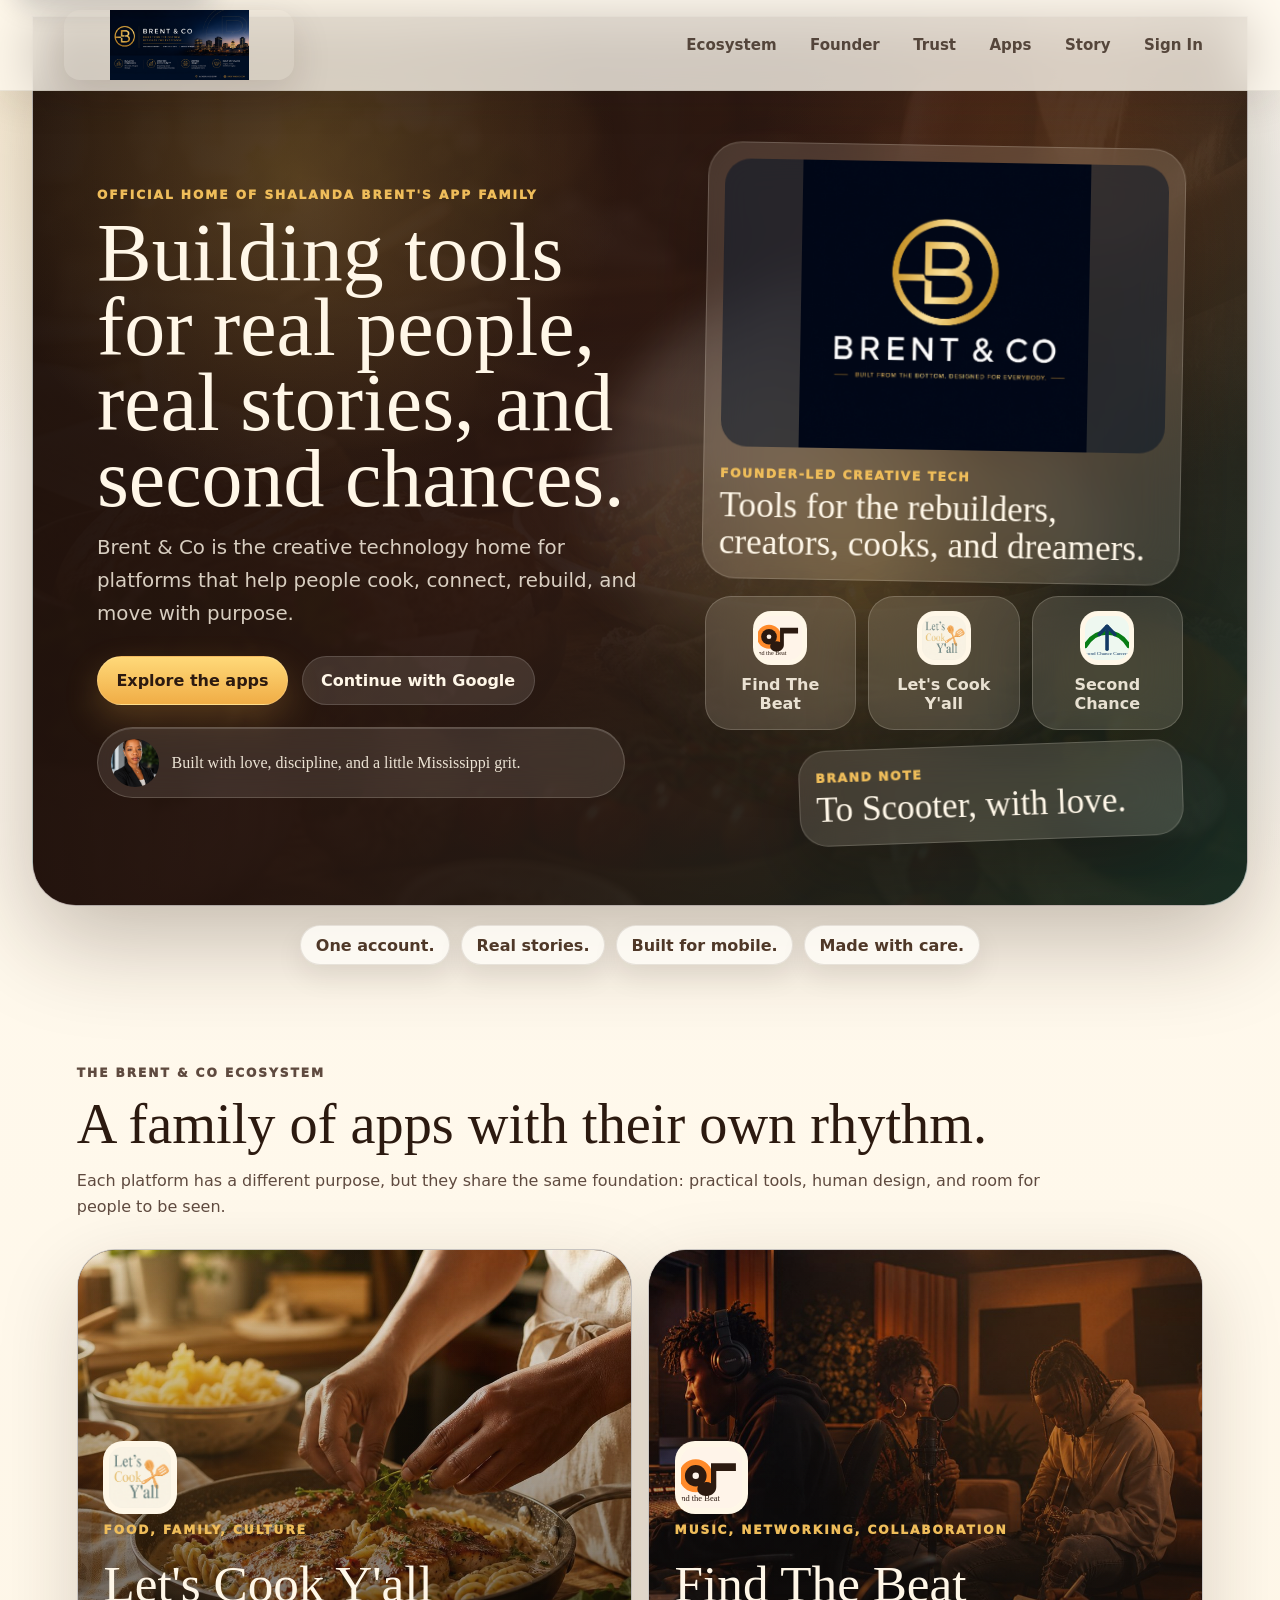
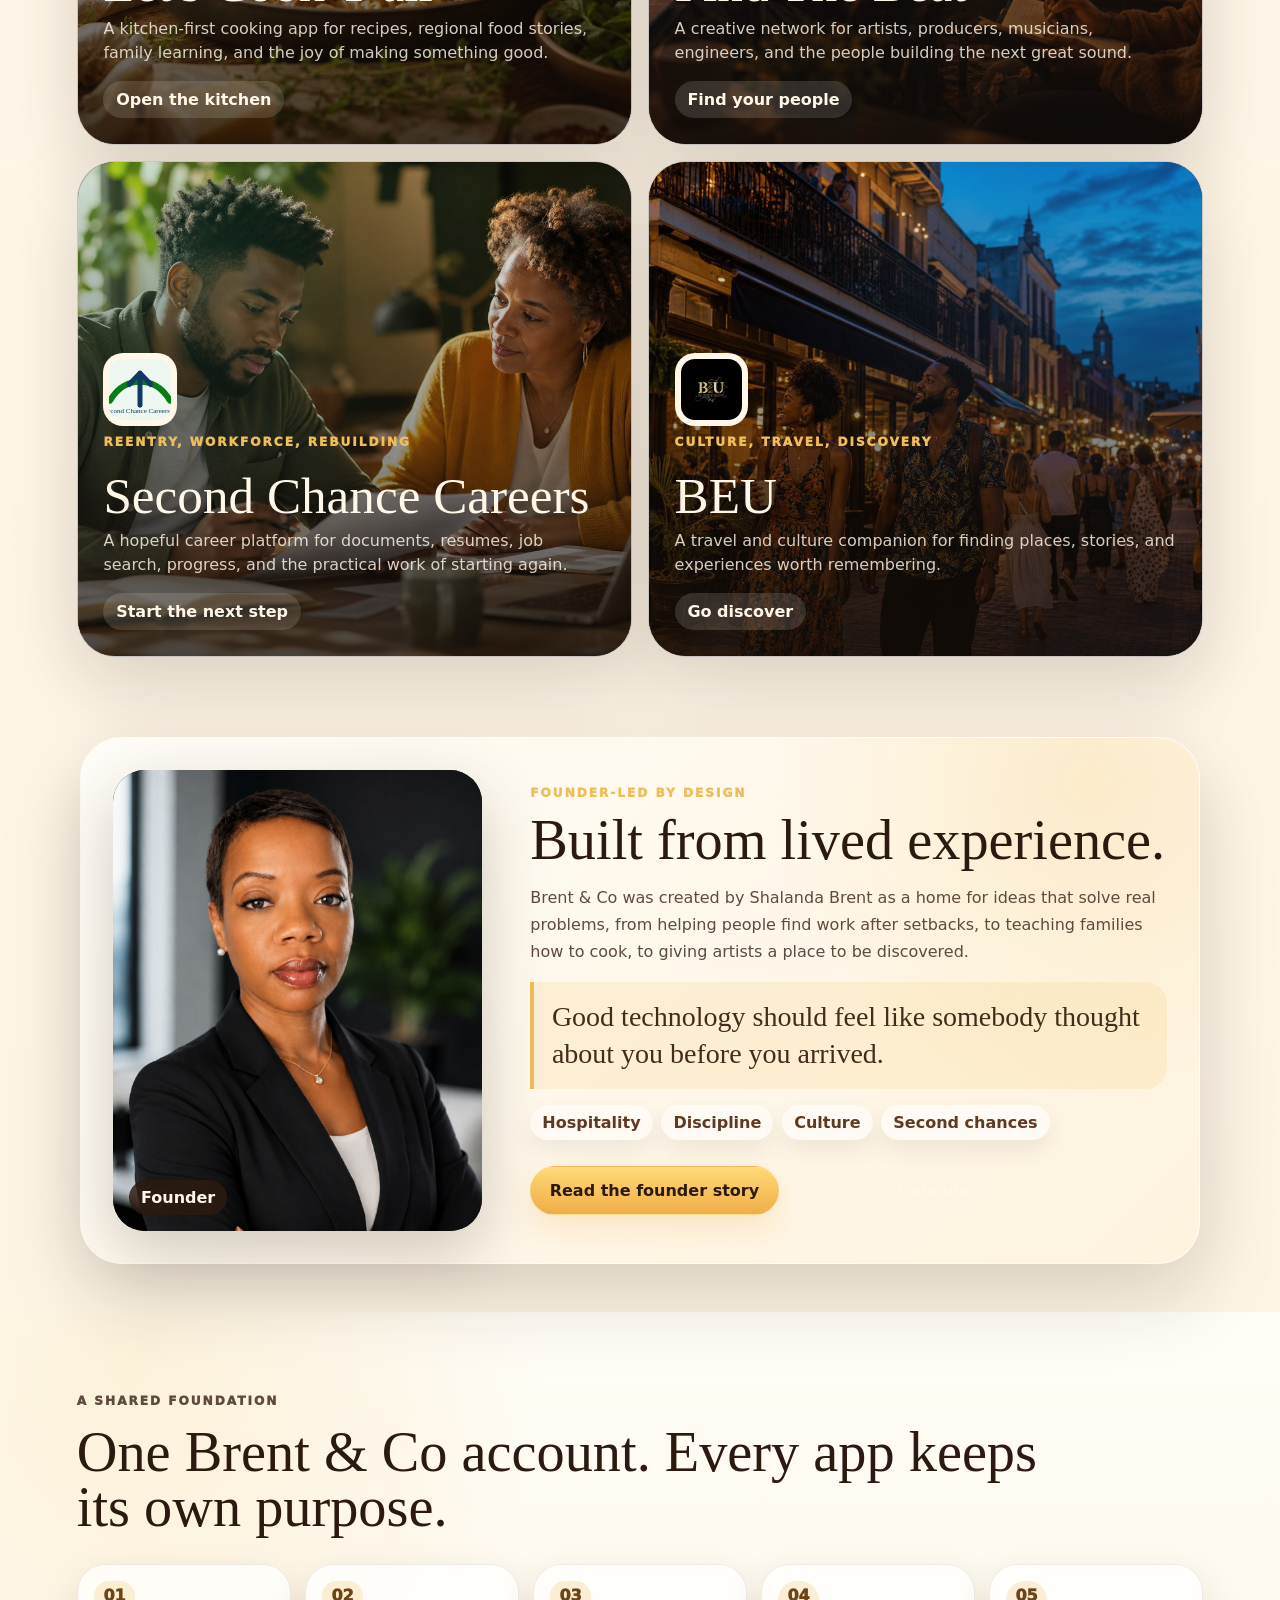
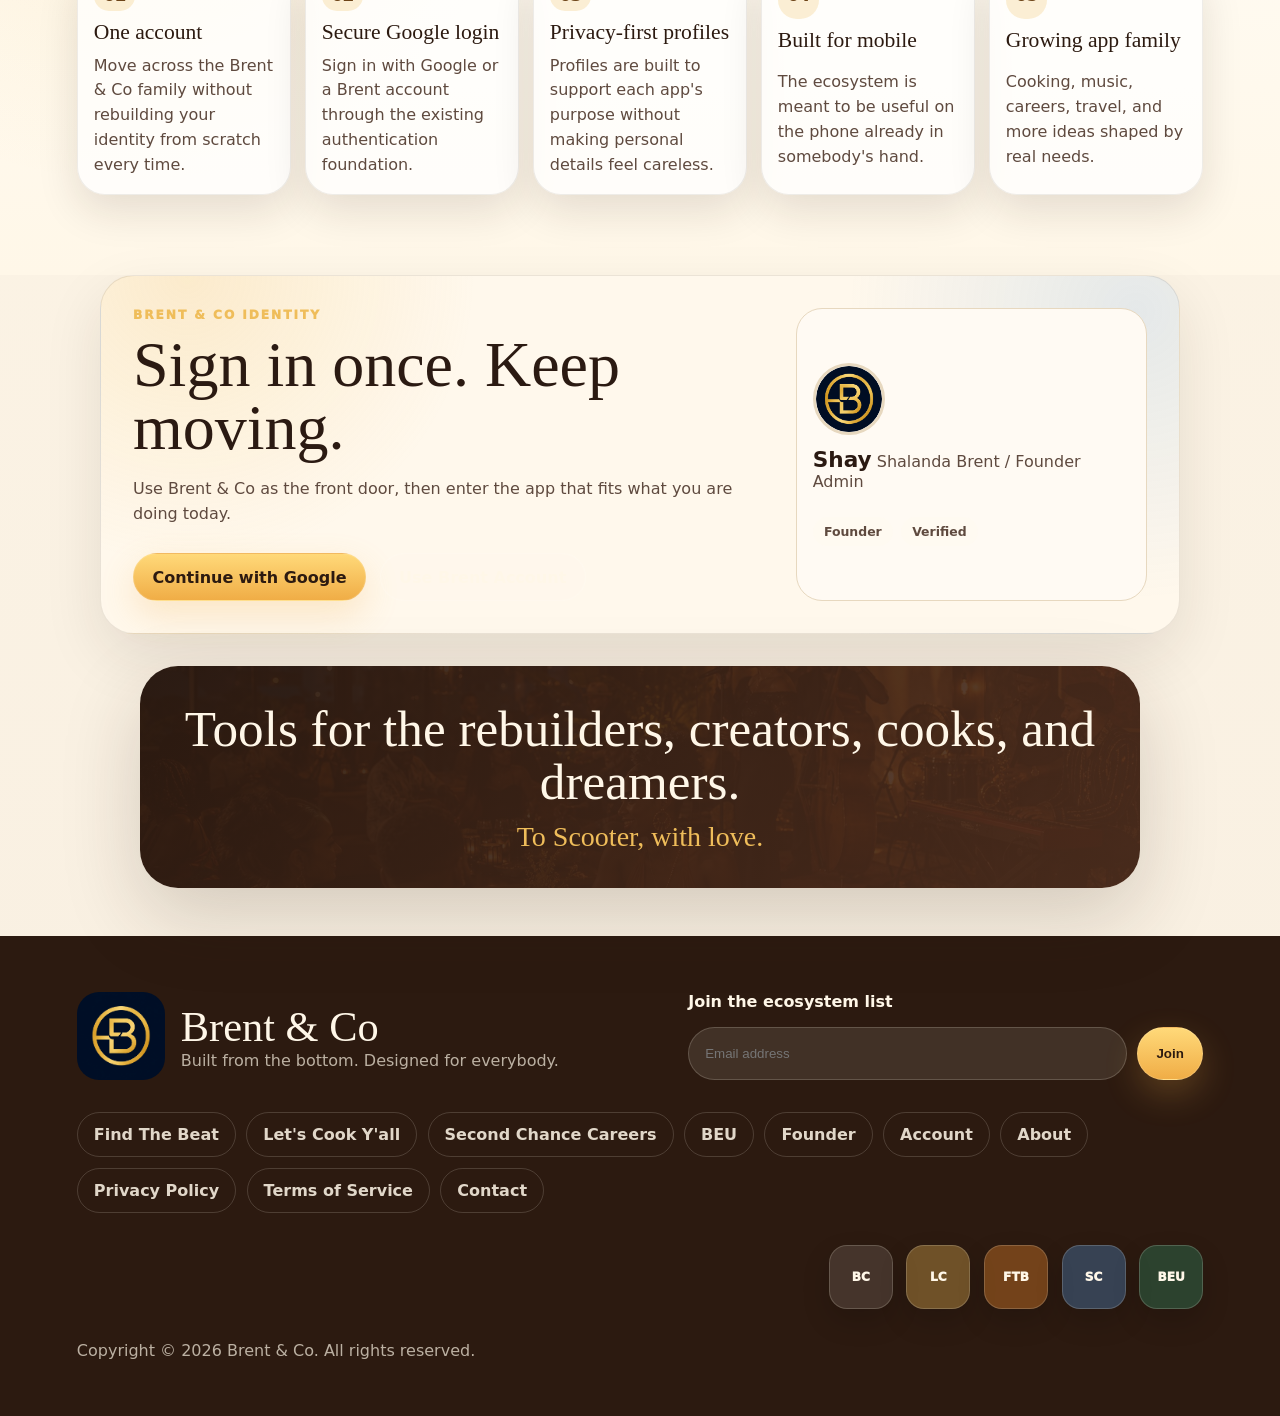
==== commit dbedd4f7: "Add public legal center pages" ====
--- a/index.html
+++ b/index.html
@@ -5,6 +5,13 @@
     <meta name="viewport" content="width=device-width, initial-scale=1.0" />
     <title>Brent & Co.</title>
     <meta name="description" content="Brent & Co. is Shalanda Brent's creative technology home for platforms that help people cook, connect, rebuild, and move with purpose." />
+    <link rel="canonical" href="https://www.brentandco.org/" />
+    <meta property="og:title" content="Brent & Co." />
+    <meta property="og:description" content="Building tools for real people, real stories, and second chances." />
+    <meta property="og:url" content="https://www.brentandco.org/" />
+    <meta property="og:type" content="website" />
+    <meta property="og:image" content="https://www.brentandco.org/assets/brent-co-main.png" />
+    <meta name="twitter:card" content="summary_large_image" />
     <meta name="theme-color" content="#2c1a10" />
     <link rel="manifest" href="manifest.webmanifest" />
     <link rel="icon" type="image/png" href="assets/brent-co-icon-192.png" />
@@ -252,6 +259,10 @@
         <a href="https://beutravel.org/" rel="noreferrer">BEU</a>
         <a href="founder.html">Founder</a>
         <a href="/account">Account</a>
+        <a href="/about">About</a>
+        <a href="/privacy">Privacy Policy</a>
+        <a href="/terms">Terms of Service</a>
+        <a href="/contact">Contact</a>
       </div>
       <nav class="ecosystem-dock" aria-label="Brent and Co ecosystem quick links">
         <a href="https://brentandco.org/" rel="noreferrer" aria-label="Brent & Co homepage">BC</a>
@@ -260,7 +271,7 @@
         <a href="https://secondchancecareers.org/" rel="noreferrer" aria-label="Second Chance Careers">SC</a>
         <a href="https://beutravel.org/" rel="noreferrer" aria-label="BEU">BEU</a>
       </nav>
-      <p>© 2026 Brent &amp; Co. Technology should feel human.</p>
+      <p>Copyright © 2026 Brent &amp; Co. All rights reserved.</p>
     </footer>
 
     <script>
--- a/styles.css
+++ b/styles.css
@@ -1453,6 +1453,140 @@
   margin: 0;
 }
 
+.legal-page {
+  background:
+    radial-gradient(circle at 12% 8%, rgba(239, 189, 90, 0.22), transparent 28rem),
+    linear-gradient(135deg, #fff7e8 0%, #f6ead8 52%, #fffdf7 100%);
+}
+
+.legal-shell {
+  width: min(1120px, calc(100% - 2rem));
+  margin: 0 auto;
+  padding: clamp(7.5rem, 10vw, 9rem) 0 4rem;
+  display: grid;
+  gap: 1.35rem;
+}
+
+.legal-hero,
+.legal-card,
+.legal-grid article,
+.contact-grid article,
+.product-list article {
+  border: 1px solid rgba(44, 26, 16, 0.12);
+  background: rgba(255, 253, 247, 0.86);
+  box-shadow: var(--soft-shadow);
+  border-radius: 28px;
+}
+
+.legal-hero {
+  padding: clamp(2rem, 5vw, 4rem);
+  max-width: 880px;
+}
+
+.legal-hero h1 {
+  margin: 0.35rem 0 1rem;
+  max-width: 760px;
+  font-family: Georgia, "Times New Roman", serif;
+  font-size: clamp(2.45rem, 6vw, 5.2rem);
+  line-height: 0.95;
+}
+
+.legal-hero p,
+.legal-card p,
+.legal-grid p,
+.product-list p,
+.contact-grid p {
+  max-width: 72ch;
+  color: #5f4a3f;
+  line-height: 1.72;
+}
+
+.legal-updated {
+  display: inline-flex;
+  margin-top: 0.75rem;
+  padding: 0.65rem 0.9rem;
+  border-radius: 999px;
+  background: rgba(239, 189, 90, 0.18);
+  color: var(--ink) !important;
+  font-weight: 850;
+}
+
+.legal-card,
+.legal-grid article,
+.contact-grid article {
+  padding: clamp(1.25rem, 3vw, 2rem);
+}
+
+.legal-card h2,
+.legal-grid h2,
+.product-list h2,
+.contact-grid h2 {
+  margin: 0 0 0.7rem;
+  font-size: clamp(1.35rem, 2vw, 1.8rem);
+}
+
+.legal-card ul {
+  margin: 0;
+  padding-left: 1.2rem;
+  display: grid;
+  gap: 0.5rem;
+  color: #5f4a3f;
+  line-height: 1.65;
+}
+
+.legal-card a,
+.legal-grid a,
+.product-list a {
+  color: #7a351f;
+  font-weight: 900;
+  text-decoration: underline;
+  text-underline-offset: 0.18em;
+}
+
+.legal-grid,
+.contact-grid {
+  display: grid;
+  grid-template-columns: repeat(2, minmax(0, 1fr));
+  gap: 1rem;
+}
+
+.contact-grid article {
+  display: grid;
+  align-content: start;
+  gap: 0.7rem;
+}
+
+.contact-grid .button {
+  justify-self: start;
+  text-decoration: none;
+}
+
+.product-list {
+  display: grid;
+  gap: 1rem;
+}
+
+.product-list article {
+  display: grid;
+  grid-template-columns: 110px minmax(0, 1fr);
+  align-items: center;
+  gap: 1.25rem;
+  padding: clamp(1.25rem, 3vw, 2rem);
+}
+
+.product-list img {
+  width: 100%;
+  max-height: 92px;
+  object-fit: contain;
+  border-radius: 18px;
+  background: rgba(255, 247, 232, 0.72);
+  padding: 0.65rem;
+}
+
+.legal-footer {
+  margin-top: 0;
+}
+
 .reveal {
   opacity: 0;
   transform: translateY(22px);
@@ -1491,6 +1625,16 @@
   .river-panel:nth-child(even),
   .site-footer {
     grid-template-columns: 1fr;
+  }
+
+  .legal-grid,
+  .contact-grid,
+  .product-list article {
+    grid-template-columns: 1fr;
+  }
+
+  .product-list img {
+    width: min(150px, 60vw);
   }
 
   .hero-previews {
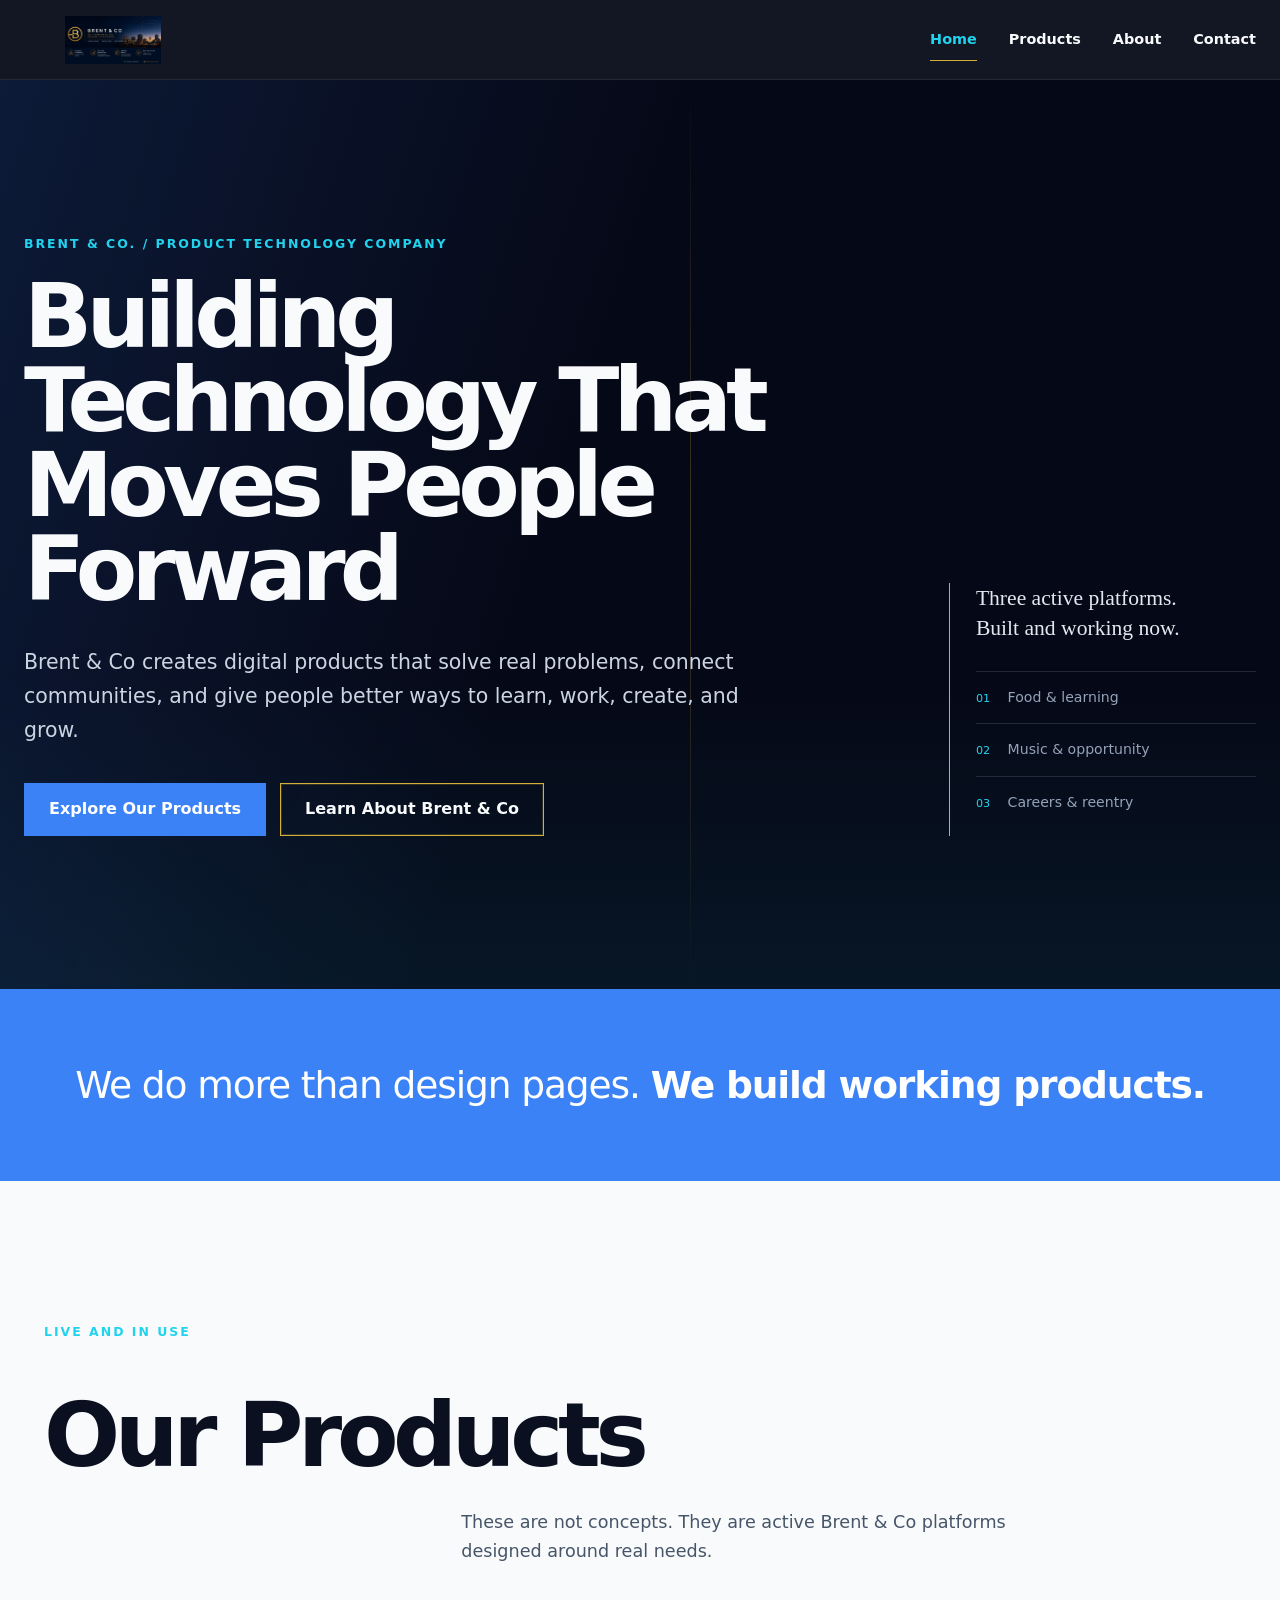
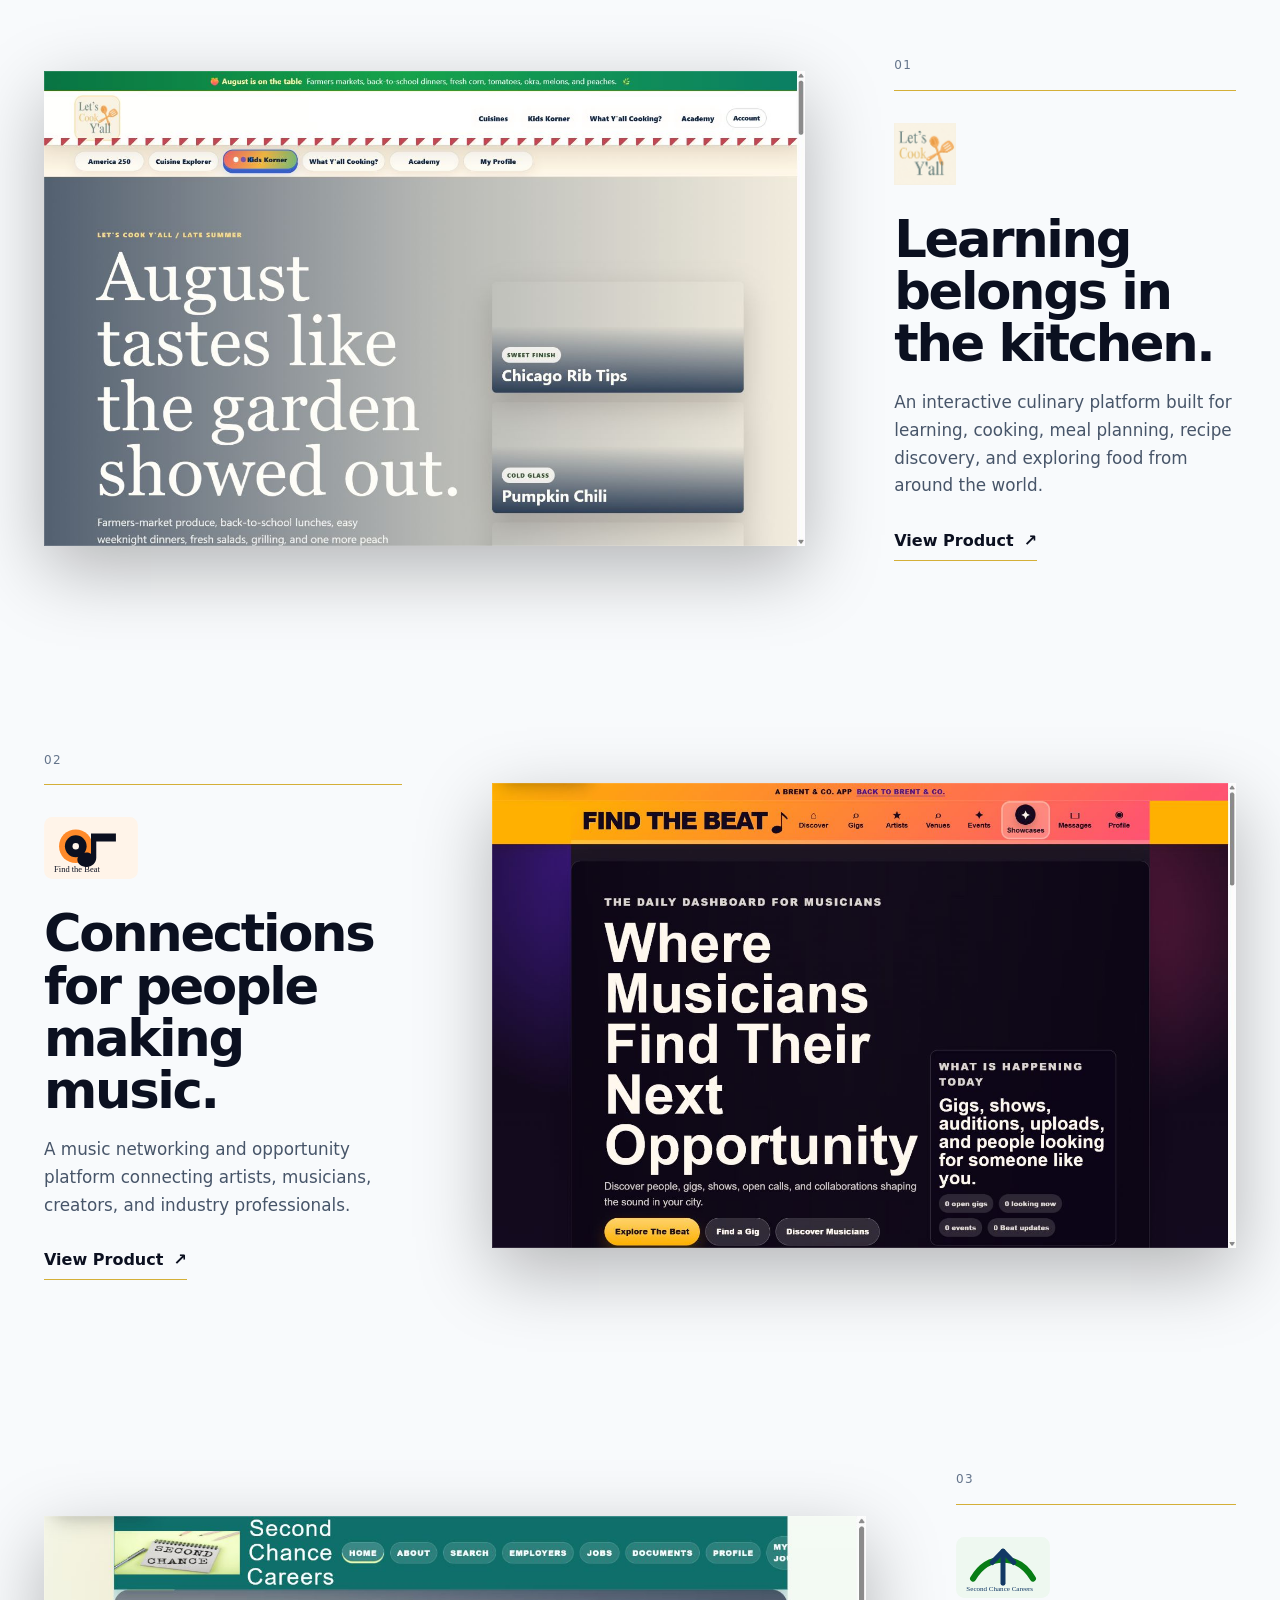
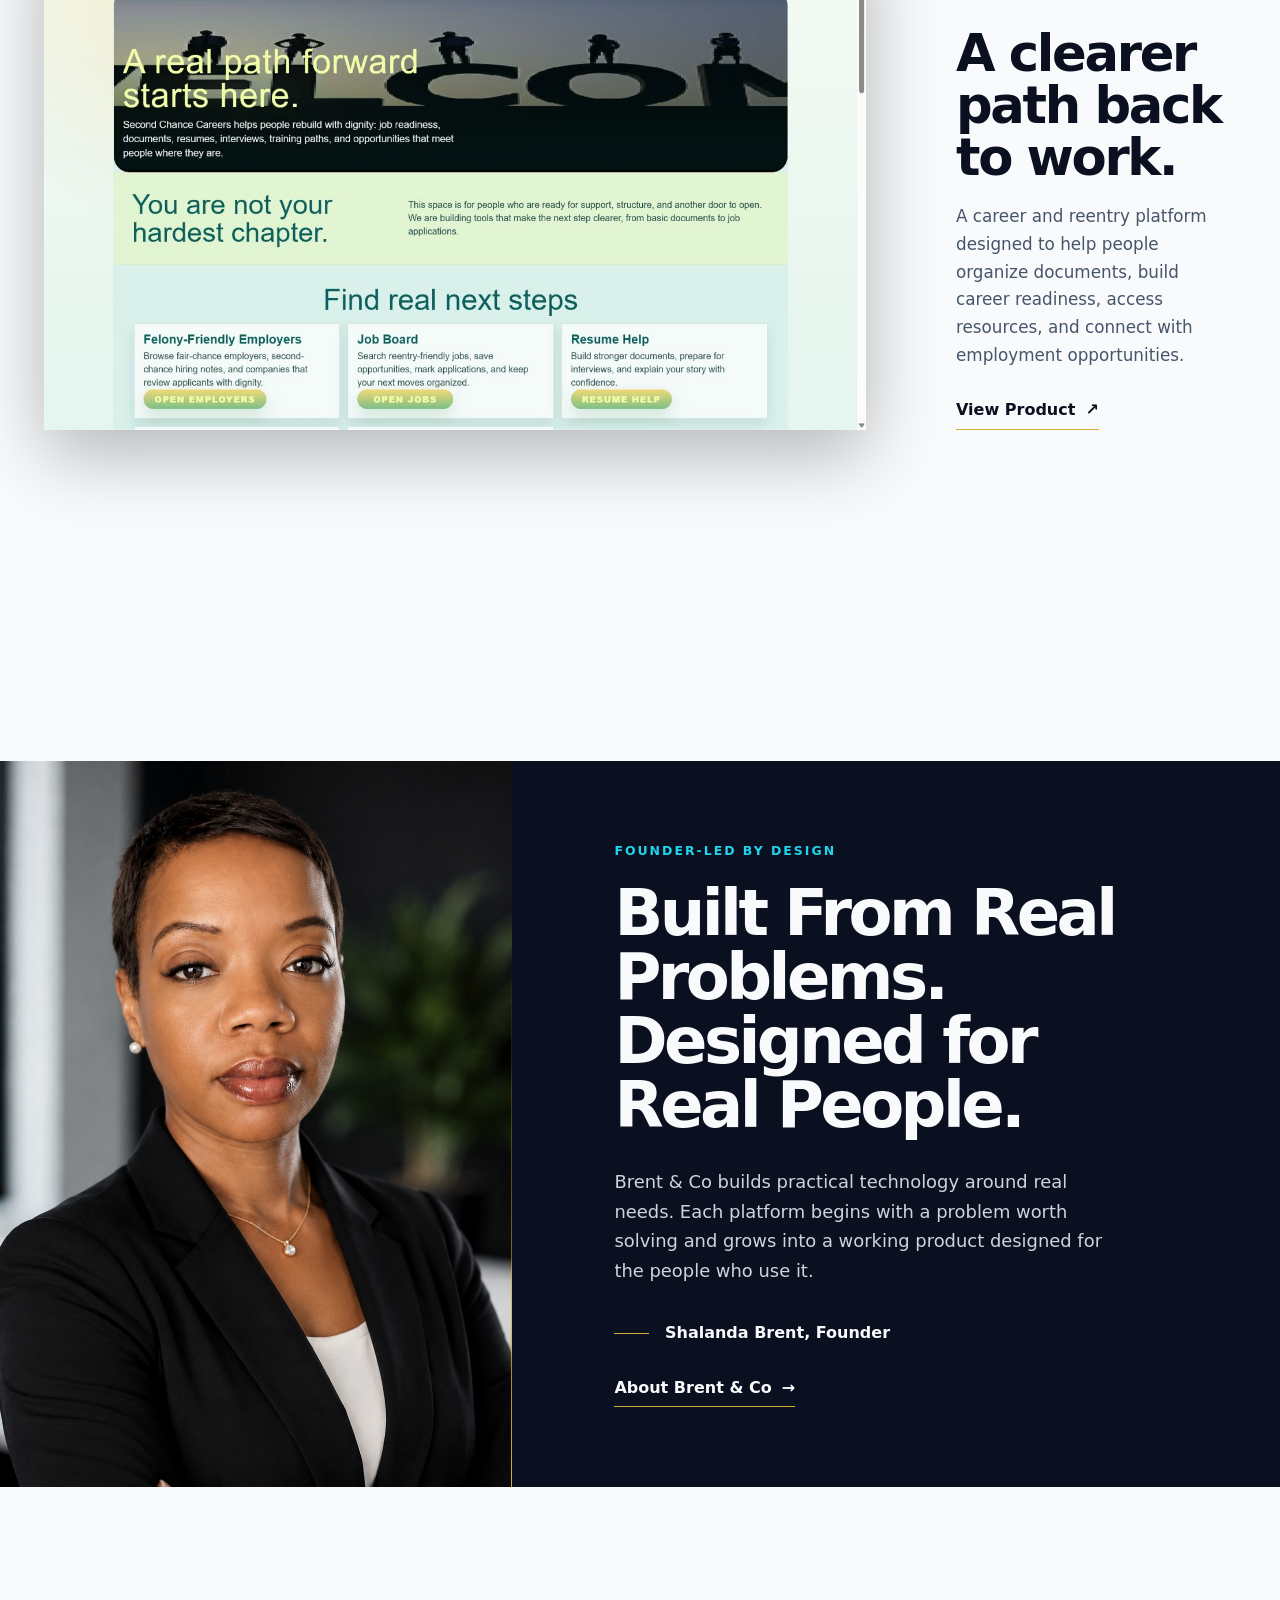
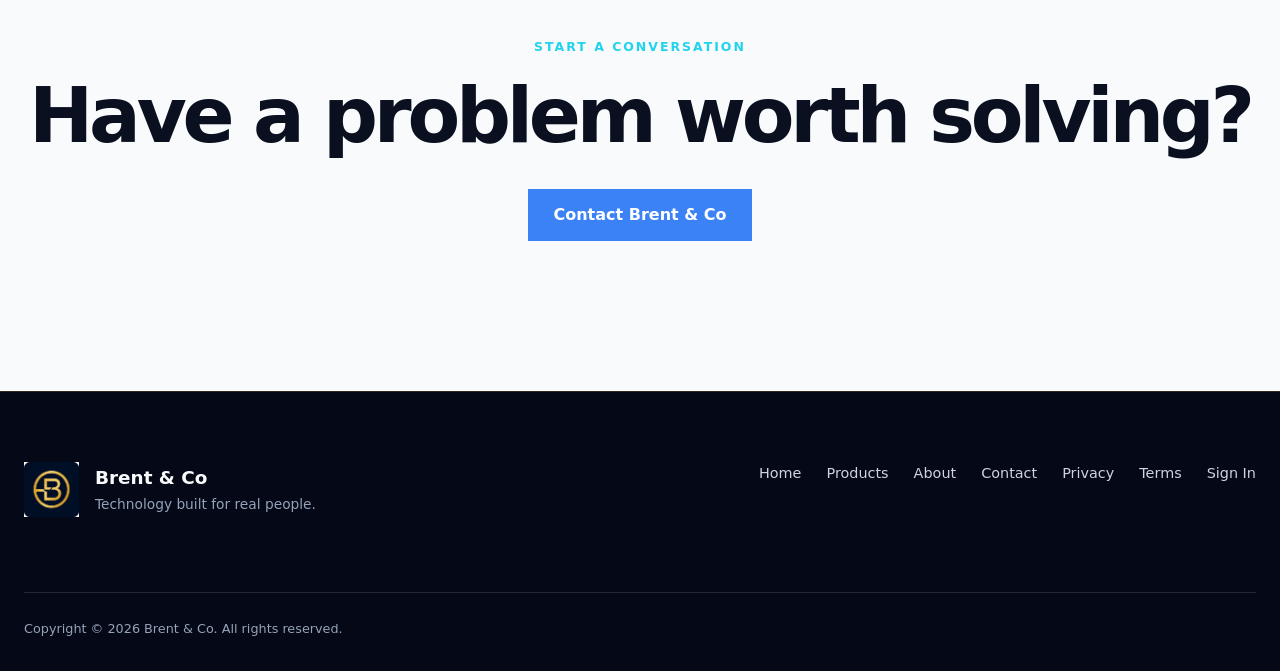
==== commit d7b5b7bb: "Redesign Brent and Co product site" ====
--- a/index.html
+++ b/index.html
@@ -1,287 +1,140 @@
 <!doctype html>
 <html lang="en">
-  <head>
-    <meta charset="UTF-8" />
-    <meta name="viewport" content="width=device-width, initial-scale=1.0" />
-    <title>Brent & Co.</title>
-    <meta name="description" content="Brent & Co. is Shalanda Brent's creative technology home for platforms that help people cook, connect, rebuild, and move with purpose." />
-    <link rel="canonical" href="https://www.brentandco.org/" />
-    <meta property="og:title" content="Brent & Co." />
-    <meta property="og:description" content="Building tools for real people, real stories, and second chances." />
-    <meta property="og:url" content="https://www.brentandco.org/" />
-    <meta property="og:type" content="website" />
-    <meta property="og:image" content="https://www.brentandco.org/assets/brent-co-main.png" />
-    <meta name="twitter:card" content="summary_large_image" />
-    <meta name="theme-color" content="#2c1a10" />
-    <link rel="manifest" href="manifest.webmanifest" />
-    <link rel="icon" type="image/png" href="assets/brent-co-icon-192.png" />
-    <link rel="apple-touch-icon" href="assets/brent-co-icon-192.png" />
-    <link rel="stylesheet" href="styles.css" />
-    <script defer data-domain="brentandco.org" src="https://plausible.io/js/script.js"></script>
-  </head>
-  <body class="bc-home">
-    <a class="skip-link" href="#home">Skip to main content</a>
-    <header class="site-header bc-header">
-      <a class="brand" href="#home" aria-label="Brent and Co home">
-        <img src="assets/brent-co-horizontal.png" alt="Brent & Co." />
-      </a>
-      <nav aria-label="Main navigation">
-        <a href="#ecosystem">Ecosystem</a>
-        <a href="#founder">Founder</a>
-        <a href="#trust">Trust</a>
-        <a href="#apps">Apps</a>
-        <a href="founder.html">Story</a>
-        <a href="/login">Sign In</a>
-      </nav>
-    </header>
+<head>
+  <meta charset="UTF-8" />
+  <meta name="viewport" content="width=device-width, initial-scale=1.0" />
+  <title>Brent & Co. | Technology Built for Real People</title>
+  <meta name="description" content="Brent & Co. is the founder-led technology company behind Let's Cook Y'all, Find The Beat, and Second Chance Careers." />
+  <link rel="canonical" href="https://www.brentandco.org/" />
+  <meta property="og:title" content="Brent & Co. | Technology Built for Real People" />
+  <meta property="og:description" content="Working digital products built around real problems, communities, and opportunities." />
+  <meta property="og:url" content="https://www.brentandco.org/" />
+  <meta property="og:type" content="website" />
+  <meta property="og:image" content="https://www.brentandco.org/assets/brent-co-main.png" />
+  <meta name="twitter:card" content="summary_large_image" />
+  <meta name="theme-color" content="#0B1020" />
+  <link rel="manifest" href="manifest.webmanifest" />
+  <link rel="icon" type="image/png" href="assets/brent-co-icon-192.png" />
+  <link rel="apple-touch-icon" href="assets/brent-co-icon-192.png" />
+  <link rel="stylesheet" href="styles.css" />
+  <script defer data-domain="brentandco.org" src="https://plausible.io/js/script.js"></script>
+</head>
+<body class="home-page">
+  <a class="skip-link" href="#main-content">Skip to main content</a>
+  <header class="site-header mobile-header" data-header>
+    <a class="brand" href="/" aria-label="Brent and Co home"><img src="assets/brent-co-horizontal.png" alt="Brent & Co." /></a>
+    <button class="nav-toggle" type="button" aria-expanded="false" aria-controls="main-nav"><span></span><span></span><span></span><span class="sr-only">Open menu</span></button>
+    <nav id="main-nav" aria-label="Main navigation">
+      <a href="/" aria-current="page">Home</a>
+      <a href="#products">Products</a>
+      <a href="/about">About</a>
+      <a href="/contact">Contact</a>
+    </nav>
+  </header>
 
-    <main id="home">
-      <section class="bc-hero reveal" aria-labelledby="hero-title">
-        <div class="bc-hero-bg" aria-hidden="true"></div>
-        <div class="bc-hero-copy">
-          <p class="eyebrow">Official home of Shalanda Brent's app family</p>
-          <h1 id="hero-title">Building tools for real people, real stories, and second chances.</h1>
-          <p class="bc-hero-subcopy">Brent &amp; Co is the creative technology home for platforms that help people cook, connect, rebuild, and move with purpose.</p>
-          <div class="actions">
-            <a class="button" href="#ecosystem">Explore the apps</a>
-            <a class="button secondary" href="/auth/google?app=find-the-beat&amp;next=/profile">Continue with Google</a>
-          </div>
-          <div class="bc-founder-note" aria-label="Founder note">
-            <img src="assets/founder-shalanda-brent.png" alt="Shalanda Brent" />
-            <p>Built with love, discipline, and a little Mississippi grit.</p>
-          </div>
-        </div>
-
-        <div class="bc-hero-stack" aria-label="Brent and Co ecosystem preview">
-          <article class="bc-command-card">
-            <img src="assets/brent-co-main.png" alt="Brent & Co. Built from the bottom. Designed for everybody." />
-            <div>
-              <span>Founder-led creative tech</span>
-              <strong>Tools for the rebuilders, creators, cooks, and dreamers.</strong>
-            </div>
-          </article>
-          <div class="bc-mini-grid">
-            <a class="bc-mini-card ftb" href="https://findthebeatmusic.com/" rel="noreferrer">
-              <img src="assets/find-the-beat-logo.svg" alt="Find The Beat logo" />
-              <span>Find The Beat</span>
-            </a>
-            <a class="bc-mini-card cook" href="https://letscookyall.com/" rel="noreferrer">
-              <img src="assets/lets-cook-logo.png" alt="Let's Cook Y'all logo" />
-              <span>Let's Cook Y'all</span>
-            </a>
-            <a class="bc-mini-card career" href="https://secondchancecareers.org/" rel="noreferrer">
-              <img src="assets/second-chance-logo.svg" alt="Second Chance Careers logo" />
-              <span>Second Chance</span>
-            </a>
-          </div>
-          <aside class="bc-dedication-card">
-            <span>Brand note</span>
-            <strong>To Scooter, with love.</strong>
-          </aside>
-        </div>
-      </section>
-
-      <section class="bc-brand-strip reveal" aria-label="Brand moments">
-        <span>One account.</span>
-        <span>Real stories.</span>
-        <span>Built for mobile.</span>
-        <span>Made with care.</span>
-      </section>
-
-      <section class="bc-ecosystem" id="ecosystem" aria-labelledby="ecosystem-title">
-        <div class="section-heading reveal">
-          <p class="eyebrow">The Brent &amp; Co ecosystem</p>
-          <h2 id="ecosystem-title">A family of apps with their own rhythm.</h2>
-          <p>Each platform has a different purpose, but they share the same foundation: practical tools, human design, and room for people to be seen.</p>
-        </div>
-
-        <div class="bc-app-grid">
-          <a class="bc-app-card cook reveal" href="https://letscookyall.com/" rel="noreferrer">
-            <div class="bc-card-image">
-              <img src="assets/editorial-cooking-hero.jpg" alt="A warm kitchen table with food being prepared" />
-            </div>
-            <div class="bc-app-card-copy">
-              <img src="assets/lets-cook-logo.png" alt="" aria-hidden="true" />
-              <p class="eyebrow">Food, family, culture</p>
-              <h3>Let's Cook Y'all</h3>
-              <p>A kitchen-first cooking app for recipes, regional food stories, family learning, and the joy of making something good.</p>
-              <span>Open the kitchen</span>
-            </div>
-          </a>
-
-          <a class="bc-app-card music reveal" href="https://findthebeatmusic.com/" rel="noreferrer">
-            <div class="bc-card-image">
-              <img src="assets/editorial-music-collab.jpg" alt="Musicians collaborating in a studio setting" />
-            </div>
-            <div class="bc-app-card-copy">
-              <img src="assets/find-the-beat-logo.svg" alt="" aria-hidden="true" />
-              <p class="eyebrow">Music, networking, collaboration</p>
-              <h3>Find The Beat</h3>
-              <p>A creative network for artists, producers, musicians, engineers, and the people building the next great sound.</p>
-              <span>Find your people</span>
-            </div>
-          </a>
-
-          <a class="bc-app-card careers reveal" href="https://secondchancecareers.org/" rel="noreferrer">
-            <div class="bc-card-image">
-              <img src="assets/editorial-career-support.jpg" alt="A person receiving career support at a table" />
-            </div>
-            <div class="bc-app-card-copy">
-              <img src="assets/second-chance-logo.svg" alt="" aria-hidden="true" />
-              <p class="eyebrow">Reentry, workforce, rebuilding</p>
-              <h3>Second Chance Careers</h3>
-              <p>A hopeful career platform for documents, resumes, job search, progress, and the practical work of starting again.</p>
-              <span>Start the next step</span>
-            </div>
-          </a>
-
-          <a class="bc-app-card beu reveal" href="https://beutravel.org/" rel="noreferrer">
-            <div class="bc-card-image">
-              <img src="assets/editorial-culture-travel.jpg" alt="A colorful cultural travel scene" />
-            </div>
-            <div class="bc-app-card-copy">
-              <img src="assets/beu-logo.jpg" alt="" aria-hidden="true" />
-              <p class="eyebrow">Culture, travel, discovery</p>
-              <h3>BEU</h3>
-              <p>A travel and culture companion for finding places, stories, and experiences worth remembering.</p>
-              <span>Go discover</span>
-            </div>
-          </a>
-        </div>
-      </section>
-
-      <section class="bc-founder-section reveal" id="founder" aria-labelledby="founder-title">
-        <div class="bc-founder-portrait">
-          <img src="assets/founder-shalanda-brent.png" alt="Shalanda Brent, founder of Brent & Co." />
-        </div>
-        <div class="bc-founder-copy">
-          <p class="eyebrow">Founder-led by design</p>
-          <h2 id="founder-title">Built from lived experience.</h2>
-          <p>Brent &amp; Co was created by Shalanda Brent as a home for ideas that solve real problems, from helping people find work after setbacks, to teaching families how to cook, to giving artists a place to be discovered.</p>
-          <blockquote>Good technology should feel like somebody thought about you before you arrived.</blockquote>
-          <div class="bc-founder-tags" aria-label="Founder values">
-            <span>Hospitality</span>
-            <span>Discipline</span>
-            <span>Culture</span>
-            <span>Second chances</span>
-          </div>
-          <div class="actions">
-            <a class="button" href="founder.html">Read the founder story</a>
-            <a class="button secondary" href="mailto:shalanda.brent@gmail.com">Contact Shalanda</a>
-          </div>
-        </div>
-      </section>
-
-      <section class="bc-trust" id="trust" aria-labelledby="trust-title">
-        <div class="section-heading reveal">
-          <p class="eyebrow">A shared foundation</p>
-          <h2 id="trust-title">One Brent &amp; Co account. Every app keeps its own purpose.</h2>
-        </div>
-        <div class="bc-trust-grid">
-          <article class="bc-trust-card reveal">
-            <span>01</span>
-            <h3>One account</h3>
-            <p>Move across the Brent &amp; Co family without rebuilding your identity from scratch every time.</p>
-          </article>
-          <article class="bc-trust-card reveal">
-            <span>02</span>
-            <h3>Secure Google login</h3>
-            <p>Sign in with Google or a Brent account through the existing authentication foundation.</p>
-          </article>
-          <article class="bc-trust-card reveal">
-            <span>03</span>
-            <h3>Privacy-first profiles</h3>
-            <p>Profiles are built to support each app's purpose without making personal details feel careless.</p>
-          </article>
-          <article class="bc-trust-card reveal">
-            <span>04</span>
-            <h3>Built for mobile</h3>
-            <p>The ecosystem is meant to be useful on the phone already in somebody's hand.</p>
-          </article>
-          <article class="bc-trust-card reveal">
-            <span>05</span>
-            <h3>Growing app family</h3>
-            <p>Cooking, music, careers, travel, and more ideas shaped by real needs.</p>
-          </article>
-        </div>
-      </section>
-
-      <section class="identity-foundation bc-account-panel reveal" id="apps" aria-labelledby="account-title">
-        <div>
-          <p class="eyebrow">Brent &amp; Co identity</p>
-          <h2 id="account-title">Sign in once. Keep moving.</h2>
-          <p>Use Brent &amp; Co as the front door, then enter the app that fits what you are doing today.</p>
-          <div class="actions">
-            <a class="button" href="/auth/google?app=find-the-beat&amp;next=/profile">Continue with Google</a>
-            <a class="button secondary" href="/login">Use Brent Account</a>
-          </div>
-        </div>
-        <div class="identity-card" aria-label="Founder account preview">
-          <div class="identity-avatar" aria-hidden="true">
-            <img src="assets/brent-co-profile.png" alt="Shay, founder of Brent and Co." />
-          </div>
-          <div>
-            <strong>Shay</strong>
-            <span>Shalanda Brent / Founder Admin</span>
-          </div>
-          <div class="founder-badges">
-            <span>Founder</span>
-            <span>Verified</span>
-          </div>
-        </div>
-      </section>
-
-      <section class="bc-final-note reveal" aria-label="Personal brand note">
-        <p>Tools for the rebuilders, creators, cooks, and dreamers.</p>
-        <strong>To Scooter, with love.</strong>
-      </section>
-    </main>
-
-    <footer class="site-footer" id="footer">
-      <div class="footer-mark">
-        <img src="assets/brent-co-square.png" alt="Brent & Co." />
-        <div>
-          <strong>Brent &amp; Co</strong>
-          <span>Built from the bottom. Designed for everybody.</span>
+  <main id="main-content">
+    <section class="hero" aria-labelledby="hero-title">
+      <div class="hero-copy reveal">
+        <p class="eyebrow">Brent &amp; Co. / Product technology company</p>
+        <h1 id="hero-title">Building Technology That Moves People Forward</h1>
+        <p class="hero-lede">Brent &amp; Co creates digital products that solve real problems, connect communities, and give people better ways to learn, work, create, and grow.</p>
+        <div class="actions">
+          <a class="button" href="#products">Explore Our Products</a>
+          <a class="button secondary" href="/about">Learn About Brent &amp; Co</a>
         </div>
       </div>
-      <form class="newsletter" name="waitlist" method="POST" data-netlify="true">
-        <label for="email">Join the ecosystem list</label>
-        <div>
-          <input id="email" name="email" type="email" placeholder="Email address" />
-          <button class="button" type="submit">Join</button>
+      <div class="hero-proof reveal" aria-label="Three live Brent and Co products">
+        <p>Three active platforms.<br />Built and working now.</p>
+        <ol>
+          <li><span>01</span> Food &amp; learning</li>
+          <li><span>02</span> Music &amp; opportunity</li>
+          <li><span>03</span> Careers &amp; reentry</li>
+        </ol>
+      </div>
+    </section>
+
+    <section class="statement" aria-label="Company approach">
+      <p class="reveal">We do more than design pages. <strong>We build working products.</strong></p>
+    </section>
+
+    <section class="products" id="products" aria-labelledby="products-title">
+      <header class="section-heading reveal">
+        <p class="eyebrow">Live and in use</p>
+        <h2 id="products-title">Our Products</h2>
+        <p>These are not concepts. They are active Brent &amp; Co platforms designed around real needs.</p>
+      </header>
+
+      <article class="product product-cook reveal">
+        <a class="product-image" href="https://www.letscookyall.com/" target="_blank" rel="noopener noreferrer" aria-label="Visit Let's Cook Y'all">
+          <img src="assets/lets-cook-app.jpg" alt="Let's Cook Y'all live application home screen showing cooking and recipe tools" />
+        </a>
+        <div class="product-copy">
+          <div class="product-number">01</div>
+          <img class="product-logo" src="assets/lets-cook-logo.png" alt="Let's Cook Y'all" />
+          <h3>Learning belongs in the kitchen.</h3>
+          <p>An interactive culinary platform built for learning, cooking, meal planning, recipe discovery, and exploring food from around the world.</p>
+          <a class="text-link" href="https://www.letscookyall.com/" target="_blank" rel="noopener noreferrer">View Product <span aria-hidden="true">↗</span></a>
         </div>
-      </form>
-      <div class="footer-links" aria-label="Brent and Co app links">
-        <a href="https://findthebeatmusic.com/" rel="noreferrer">Find The Beat</a>
-        <a href="https://letscookyall.com/" rel="noreferrer">Let's Cook Y'all</a>
-        <a href="https://secondchancecareers.org/" rel="noreferrer">Second Chance Careers</a>
-        <a href="https://beutravel.org/" rel="noreferrer">BEU</a>
-        <a href="founder.html">Founder</a>
-        <a href="/account">Account</a>
-        <a href="/about">About</a>
-        <a href="/privacy">Privacy Policy</a>
-        <a href="/terms">Terms of Service</a>
-        <a href="/contact">Contact</a>
+      </article>
+
+      <article class="product product-beat reveal">
+        <div class="product-copy">
+          <div class="product-number">02</div>
+          <img class="product-logo" src="assets/find-the-beat-logo.svg" alt="Find The Beat" />
+          <h3>Connections for people making music.</h3>
+          <p>A music networking and opportunity platform connecting artists, musicians, creators, and industry professionals.</p>
+          <a class="text-link" href="https://www.findthebeatmusic.com/" target="_blank" rel="noopener noreferrer">View Product <span aria-hidden="true">↗</span></a>
+        </div>
+        <a class="product-image" href="https://www.findthebeatmusic.com/" target="_blank" rel="noopener noreferrer" aria-label="Visit Find The Beat">
+          <img src="assets/find-the-beat-app.jpg" alt="Find The Beat live music networking application interface" />
+        </a>
+      </article>
+
+      <article class="product product-careers reveal">
+        <a class="product-image wide-image" href="https://www.secondchancecareers.org/" target="_blank" rel="noopener noreferrer" aria-label="Visit Second Chance Careers">
+          <img src="assets/second-chance-app.jpg" alt="Second Chance Careers live career and reentry application interface" />
+        </a>
+        <div class="product-copy">
+          <div class="product-number">03</div>
+          <img class="product-logo" src="assets/second-chance-logo.svg" alt="Second Chance Careers" />
+          <h3>A clearer path back to work.</h3>
+          <p>A career and reentry platform designed to help people organize documents, build career readiness, access resources, and connect with employment opportunities.</p>
+          <a class="text-link" href="https://www.secondchancecareers.org/" target="_blank" rel="noopener noreferrer">View Product <span aria-hidden="true">↗</span></a>
+        </div>
+      </article>
+    </section>
+
+    <section class="founder-band" id="about" aria-labelledby="founder-title">
+      <div class="founder-portrait reveal"><img src="assets/founder-shalanda-brent.png" alt="Shalanda Brent, founder of Brent & Co." /></div>
+      <div class="founder-copy reveal">
+        <p class="eyebrow">Founder-led by design</p>
+        <h2 id="founder-title">Built From Real Problems. Designed for Real People.</h2>
+        <p>Brent &amp; Co builds practical technology around real needs. Each platform begins with a problem worth solving and grows into a working product designed for the people who use it.</p>
+        <p class="founder-name"><span></span> Shalanda Brent, Founder</p>
+        <a class="text-link" href="/about">About Brent &amp; Co <span aria-hidden="true">→</span></a>
       </div>
-      <nav class="ecosystem-dock" aria-label="Brent and Co ecosystem quick links">
-        <a href="https://brentandco.org/" rel="noreferrer" aria-label="Brent & Co homepage">BC</a>
-        <a href="https://letscookyall.com/" rel="noreferrer" aria-label="Let's Cook Y'all">LC</a>
-        <a href="https://findthebeatmusic.com/" rel="noreferrer" aria-label="Find the Beat">FTB</a>
-        <a href="https://secondchancecareers.org/" rel="noreferrer" aria-label="Second Chance Careers">SC</a>
-        <a href="https://beutravel.org/" rel="noreferrer" aria-label="BEU">BEU</a>
-      </nav>
-      <p>Copyright © 2026 Brent &amp; Co. All rights reserved.</p>
-    </footer>
+    </section>
 
-    <script>
-      const observer = new IntersectionObserver((entries) => {
-        entries.forEach((entry) => {
-          if (entry.isIntersecting) entry.target.classList.add("is-visible");
-        });
-      }, { threshold: 0.18 });
+    <section class="contact-cta" aria-labelledby="contact-title">
+      <p class="eyebrow">Start a conversation</p>
+      <h2 id="contact-title">Have a problem worth solving?</h2>
+      <a class="button" href="/contact">Contact Brent &amp; Co</a>
+    </section>
+  </main>
 
-      document.querySelectorAll(".reveal").forEach((item) => observer.observe(item));
-    </script>
-  </body>
+  <footer class="site-footer">
+    <div class="footer-mark"><img src="assets/brent-co-square.png" alt="Brent & Co." /><div><strong>Brent &amp; Co</strong><span>Technology built for real people.</span></div></div>
+    <nav class="footer-links" aria-label="Footer navigation"><a href="/">Home</a><a href="#products">Products</a><a href="/about">About</a><a href="/contact">Contact</a><a href="/privacy">Privacy</a><a href="/terms">Terms</a><a href="/login">Sign In</a></nav>
+    <p>Copyright © 2026 Brent &amp; Co. All rights reserved.</p>
+  </footer>
+  <script>
+    const header = document.querySelector('[data-header]');
+    const toggle = document.querySelector('.nav-toggle');
+    const nav = document.querySelector('#main-nav');
+    toggle.addEventListener('click', () => { const open = toggle.getAttribute('aria-expanded') === 'true'; toggle.setAttribute('aria-expanded', String(!open)); nav.classList.toggle('is-open', !open); });
+    nav.querySelectorAll('a').forEach(link => link.addEventListener('click', () => { toggle.setAttribute('aria-expanded', 'false'); nav.classList.remove('is-open'); }));
+    addEventListener('scroll', () => header.classList.toggle('is-scrolled', scrollY > 20), { passive: true });
+    if ('IntersectionObserver' in window) { const observer = new IntersectionObserver(entries => entries.forEach(entry => { if (entry.isIntersecting) { entry.target.classList.add('is-visible'); observer.unobserve(entry.target); } }), { threshold: .12 }); document.querySelectorAll('.reveal').forEach(item => observer.observe(item)); } else { document.querySelectorAll('.reveal').forEach(item => item.classList.add('is-visible')); }
+  </script>
+</body>
 </html>
--- a/styles.css
+++ b/styles.css
@@ -1,2352 +1,13 @@
-:root {
-  --ink: #2c1a10;
-  --cream: #fff7e8;
-  --paper: rgba(255, 253, 247, 0.82);
-  --muted: #78614c;
-  --gold: #efbd5a;
-  --orange: #f28a2e;
-  --green: #2d8f69;
-  --blue: #4e8fd7;
-  --shadow: 0 28px 80px rgba(44, 26, 16, 0.18);
-  --soft-shadow: 0 16px 42px rgba(44, 26, 16, 0.12);
-  --radius: 34px;
-}
-
-* { box-sizing: border-box; }
-
-html { scroll-behavior: smooth; }
-
-body {
-  margin: 0;
-  min-width: 320px;
-  overflow-x: hidden;
-  color: var(--ink);
-  background: #fff8ea;
-  font-family: Inter, ui-sans-serif, system-ui, -apple-system, BlinkMacSystemFont, "Segoe UI", sans-serif;
-}
-
-a { color: inherit; text-decoration: none; }
-img { display: block; max-width: 100%; }
-
-.sr-only {
-  position: absolute;
-  width: 1px;
-  height: 1px;
-  padding: 0;
-  margin: -1px;
-  overflow: hidden;
-  clip: rect(0, 0, 0, 0);
-  white-space: nowrap;
-  border: 0;
-}
-
-.skip-link {
-  position: fixed;
-  top: 0.85rem;
-  left: 0.85rem;
-  z-index: 1000;
-  transform: translateY(-150%);
-  border-radius: 999px;
-  background: #111827;
-  color: #ffffff;
-  padding: 0.75rem 1rem;
-  box-shadow: 0 12px 28px rgba(17, 24, 39, 0.22);
-}
-
-.skip-link:focus {
-  transform: translateY(0);
-}
-
-a:focus-visible,
-button:focus-visible,
-input:focus-visible,
-select:focus-visible,
-textarea:focus-visible,
-[tabindex]:focus-visible {
-  outline: 3px solid #f4b400;
-  outline-offset: 4px;
-  box-shadow: 0 0 0 6px rgba(17, 24, 39, 0.16);
-}
-
-.site-header {
-  position: fixed;
-  inset: 0 0 auto;
-  z-index: 50;
-  display: flex;
-  align-items: center;
-  justify-content: space-between;
-  gap: 1rem;
-  padding: 0.65rem clamp(1rem, 5vw, 4.5rem);
-  background: rgba(255, 247, 232, 0.62);
-  border-bottom: 1px solid rgba(255, 255, 255, 0.22);
-  box-shadow: 0 12px 36px rgba(44, 26, 16, 0.1);
-  backdrop-filter: blur(24px);
-}
-
-.brand {
-  width: clamp(9.5rem, 18vw, 15.5rem);
-  display: inline-flex;
-  align-items: center;
-}
-
-.brand img {
-  width: 100%;
-  max-height: 4.35rem;
-  object-fit: contain;
-  border-radius: 16px;
-  box-shadow: 0 12px 34px rgba(0, 0, 0, 0.18);
-}
-
-nav {
-  display: flex;
-  flex-wrap: wrap;
-  justify-content: flex-end;
-  gap: 0.45rem;
-}
-
-nav a {
-  position: relative;
-  padding: 0.58rem 0.82rem;
-  border-radius: 999px;
-  color: rgba(44, 26, 16, 0.76);
-  font-size: 0.94rem;
-  font-weight: 850;
-  transition: color 180ms ease, background 180ms ease, transform 180ms ease;
-}
-
-nav a::after {
-  content: "";
-  position: absolute;
-  left: 0.9rem;
-  right: 0.9rem;
-  bottom: 0.45rem;
-  height: 2px;
-  border-radius: 99px;
-  background: var(--orange);
-  transform: scaleX(0);
-  transform-origin: left;
-  transition: transform 180ms ease;
-}
-
-nav a:hover {
-  color: var(--ink);
-  background: rgba(255, 255, 255, 0.64);
-  transform: translateY(-1px);
-}
-
-nav a:hover::after { transform: scaleX(1); }
-
-.cinematic {
-  min-height: 0;
-  position: relative;
-  isolation: isolate;
-  display: grid;
-  grid-template-columns: minmax(0, 0.86fr) minmax(20rem, 0.9fr);
-  gap: clamp(1rem, 3vw, 2.4rem);
-  align-items: center;
-  margin: 1rem clamp(0.8rem, 3vw, 2.1rem) 0;
-  padding: clamp(5.2rem, 8vw, 6.1rem) clamp(1rem, 4.4vw, 4.8rem) clamp(2rem, 5vw, 3.3rem);
-  overflow: hidden;
-  border: 1px solid rgba(255, 247, 232, 0.18);
-  border-radius: 0 0 38px 38px;
-  background:
-    radial-gradient(circle at 18% 28%, rgba(239, 189, 90, 0.24), transparent 18rem),
-    radial-gradient(circle at 72% 42%, rgba(255, 247, 232, 0.16), transparent 15rem),
-    linear-gradient(125deg, #32170e 0%, #3a1730 38%, #113f22 100%);
-  color: var(--cream);
-  box-shadow: 0 26px 80px rgba(44, 26, 16, 0.24);
-}
-
-.ambient {
-  position: absolute;
-  width: 34rem;
-  aspect-ratio: 1;
-  z-index: -2;
-  border-radius: 50%;
-  filter: blur(26px);
-  opacity: 0.62;
-  animation: drift 14s ease-in-out infinite alternate;
-}
-
-.ambient-one {
-  left: -12rem;
-  top: 12%;
-  background: radial-gradient(circle, rgba(242, 138, 46, 0.52), transparent 62%);
-}
-
-.ambient-two {
-  right: -11rem;
-  bottom: 4%;
-  background: radial-gradient(circle, rgba(78, 143, 215, 0.42), transparent 62%);
-  animation-delay: -5s;
-}
-
-.particle-field span {
-  position: absolute;
-  width: 0.42rem;
-  aspect-ratio: 1;
-  border-radius: 50%;
-  background: rgba(255, 247, 232, 0.52);
-  box-shadow: 0 0 24px rgba(255, 221, 150, 0.8);
-  animation: particle 9s ease-in-out infinite;
-}
-
-.particle-field span:nth-child(1) { left: 18%; top: 30%; }
-.particle-field span:nth-child(2) { left: 42%; top: 18%; animation-delay: -2s; }
-.particle-field span:nth-child(3) { left: 78%; top: 28%; animation-delay: -4s; }
-.particle-field span:nth-child(4) { left: 61%; top: 72%; animation-delay: -6s; }
-.particle-field span:nth-child(5) { left: 25%; top: 82%; animation-delay: -1s; }
-
-.logo-orbit {
-  width: 4.35rem;
-  flex: 0 0 auto;
-  padding: 0.38rem;
-  border: 1px solid rgba(255, 247, 232, 0.26);
-  border-radius: 22px;
-  background: rgba(255, 247, 232, 0.2);
-  box-shadow: 0 18px 44px rgba(0, 0, 0, 0.2);
-  animation: breathe 5s ease-in-out infinite;
-}
-
-.logo-orbit img {
-  width: 100%;
-  aspect-ratio: 1;
-  object-fit: cover;
-  border-radius: 18px;
-}
-
-.hero-kicker {
-  display: flex;
-  align-items: center;
-  gap: 0.9rem;
-  margin-bottom: 1.1rem;
-}
-
-.hero-kicker .eyebrow {
-  margin-bottom: 0.25rem;
-}
-
-.hero-kicker span {
-  display: block;
-  color: rgba(255, 247, 232, 0.72);
-  font-size: 0.94rem;
-  font-weight: 850;
-}
-
-.hero-brand-lockup {
-  width: min(100%, 36rem);
-  margin: 0 0 1rem;
-  border: 1px solid rgba(239, 189, 90, 0.24);
-  border-radius: 24px;
-  box-shadow: 0 24px 70px rgba(0, 0, 0, 0.26);
-}
-
-.banner-message {
-  width: min(100%, 28rem);
-  display: flex;
-  align-items: center;
-  gap: 0.75rem;
-  margin-bottom: 1rem;
-  padding: 0.62rem 0.76rem;
-  border: 1px solid rgba(255, 247, 232, 0.17);
-  border-radius: 22px;
-  background: rgba(255, 247, 232, 0.1);
-  box-shadow: inset 0 1px 0 rgba(255, 255, 255, 0.14);
-}
-
-.banner-message img {
-  width: 2.45rem;
-  aspect-ratio: 1;
-  object-fit: cover;
-  border-radius: 14px;
-}
-
-.banner-message p {
-  margin: 0;
-  color: rgba(255, 247, 232, 0.86);
-  font-family: Georgia, "Times New Roman", serif;
-  font-size: 1.12rem;
-}
-
-.eyebrow {
-  margin: 0 0 0.8rem;
-  color: var(--gold);
-  font-size: 0.76rem;
-  font-weight: 950;
-  letter-spacing: 0.16em;
-  text-transform: uppercase;
-}
-
-h1, h2, h3 {
-  margin: 0;
-  font-family: Georgia, "Times New Roman", serif;
-  font-weight: 400;
-  letter-spacing: 0;
-}
-
-h1 {
-  max-width: 690px;
-  font-size: clamp(2.35rem, 4.1vw, 4.15rem);
-  line-height: 0.96;
-}
-
-h2 {
-  font-size: clamp(2.55rem, 4.4vw, 3.55rem);
-  line-height: 0.98;
-}
-
-.hero-story > p:not(.eyebrow),
-.chapter-copy p,
-.river-copy p,
-.section-heading p {
-  color: rgba(255, 247, 232, 0.78);
-  line-height: 1.62;
-}
-
-.hero-story > p:not(.eyebrow) {
-  max-width: 34rem;
-  margin: 0.85rem 0 0;
-  font-size: 1.08rem;
-}
-
-.actions {
-  display: flex;
-  flex-wrap: wrap;
-  gap: 0.85rem;
-  margin-top: 1.6rem;
-}
-
-.button {
-  min-height: 3.05rem;
-  display: inline-flex;
-  align-items: center;
-  justify-content: center;
-  padding: 0 1.15rem;
-  border: 1px solid rgba(255, 255, 255, 0.14);
-  border-radius: 999px;
-  background: linear-gradient(180deg, #ffd979, #f0ad46);
-  color: var(--ink);
-  font-weight: 900;
-  box-shadow: 0 14px 34px rgba(239, 173, 70, 0.24);
-  transition: transform 180ms ease, box-shadow 180ms ease, background 180ms ease;
-}
-
-.button.secondary {
-  background: rgba(255, 247, 232, 0.12);
-  color: var(--cream);
-  box-shadow: none;
-}
-
-.button:hover {
-  transform: translateY(-2px);
-  box-shadow: 0 18px 44px rgba(239, 173, 70, 0.28);
-}
-
-.hero-previews {
-  min-height: 0;
-  display: grid;
-  grid-template-columns: repeat(2, minmax(0, 1fr));
-  gap: 0.8rem;
-  position: relative;
-}
-
-.preview-card {
-  position: relative;
-  width: 100%;
-  min-height: 11.25rem;
-  display: grid;
-  align-content: start;
-  padding: 0.82rem;
-  border: 1px solid rgba(255, 247, 232, 0.16);
-  border-radius: 26px;
-  background: rgba(255, 247, 232, 0.12);
-  background-position: center;
-  background-size: cover;
-  box-shadow: 0 18px 48px rgba(0, 0, 0, 0.2);
-  backdrop-filter: blur(22px);
-  overflow: hidden;
-  transition: transform 180ms ease, box-shadow 180ms ease;
-}
-
-.preview-card::before {
-  content: "";
-  position: absolute;
-  inset: 0;
-  background:
-    linear-gradient(180deg, rgba(44, 26, 16, 0.4), rgba(44, 26, 16, 0.78)),
-    var(--preview-image);
-  background-position: center;
-  background-size: cover;
-  z-index: -1;
-  transform: scale(1.03);
-}
-
-.preview-card:hover {
-  transform: translateY(-6px) scale(1.01);
-  box-shadow: 0 34px 86px rgba(0, 0, 0, 0.3);
-}
-
-.preview-card img {
-  position: relative;
-  width: 3.55rem;
-  height: 3.55rem;
-  object-fit: cover;
-  border: 6px solid rgba(255, 247, 232, 0.8);
-  border-radius: 20px;
-  background: var(--cream);
-}
-
-.preview-card span {
-  position: relative;
-  display: block;
-  margin-top: 0.75rem;
-  color: var(--gold);
-  font-size: 0.74rem;
-  font-weight: 950;
-  letter-spacing: 0.12em;
-  text-transform: uppercase;
-}
-
-.preview-card strong {
-  position: relative;
-  display: block;
-  margin-top: 0.35rem;
-  font-family: Georgia, "Times New Roman", serif;
-  font-size: 1.32rem;
-  font-weight: 400;
-}
-
-.preview-card p {
-  position: relative;
-  margin: 0.45rem 0 0;
-  color: rgba(255, 247, 232, 0.78);
-  font-size: 0.84rem;
-  line-height: 1.5;
-}
-
-.preview-card em {
-  position: relative;
-  align-self: end;
-  margin-top: 0.75rem;
-  color: var(--cream);
-  font-size: 0.78rem;
-  font-style: normal;
-  font-weight: 950;
-}
-
-.preview-ftb,
-.preview-cook,
-.preview-career {
-  inset: auto;
-}
-
-.preview-ftb { --preview-image: url("assets/editorial-music-collab.jpg"); }
-.preview-cook { --preview-image: url("assets/editorial-cooking-hero.jpg"); }
-.preview-career { --preview-image: url("assets/editorial-career-support.jpg"); }
-
-.brand-showcase-card {
-  grid-column: 1 / -1;
-  display: grid;
-  place-items: center;
-  padding: 1rem;
-  border: 1px solid rgba(239, 189, 90, 0.24);
-  border-radius: 30px;
-  background:
-    radial-gradient(circle at 50% 20%, rgba(239, 189, 90, 0.18), transparent 16rem),
-    rgba(2, 17, 35, 0.62);
-  box-shadow: 0 24px 70px rgba(0, 0, 0, 0.26);
-}
-
-.brand-showcase-card img {
-  width: min(100%, 22rem);
-  max-height: 14rem;
-  object-fit: contain;
-  border-radius: 24px;
-}
-
-.scroll-cue {
-  position: absolute;
-  left: 50%;
-  bottom: 0.85rem;
-  display: inline-flex;
-  align-items: center;
-  gap: 0.55rem;
-  transform: translateX(-50%);
-  color: rgba(255, 247, 232, 0.72);
-  font-size: 0.86rem;
-  font-weight: 800;
-}
-
-.scroll-cue span {
-  width: 0.72rem;
-  height: 1.8rem;
-  border: 1px solid rgba(255, 247, 232, 0.5);
-  border-radius: 999px;
-}
-
-.chapter,
-.ecosystem-river,
-.live-apps {
-  position: relative;
-  padding: 5rem clamp(1rem, 6vw, 6rem);
-}
-
-.find-chapter {
-  display: grid;
-  grid-template-columns: minmax(0, 0.86fr) minmax(18rem, 0.74fr);
-  gap: clamp(2rem, 6vw, 5rem);
-  align-items: center;
-  background:
-    radial-gradient(circle at 78% 28%, rgba(242, 138, 46, 0.22), transparent 20rem),
-    linear-gradient(135deg, #130e0b, #2b160f 54%, #51210e);
-  color: var(--cream);
-}
-
-.find-chapter::before,
-.ecosystem-river::before,
-.live-apps::before {
-  content: "";
-  position: absolute;
-  inset: -3rem 0 auto;
-  height: 7rem;
-  border-radius: 0 0 50% 50%;
-  background: inherit;
-  z-index: 0;
-  pointer-events: none;
-}
-
-.chapter-copy,
-.music-visual,
-.river-panel,
-.section-heading,
-.app-links {
-  position: relative;
-  z-index: 1;
-}
-
-.music-visual {
-  min-height: 26rem;
-}
-
-.artist-card {
-  position: absolute;
-  border: 1px solid rgba(255, 247, 232, 0.14);
-  border-radius: 30px;
-  background: rgba(255, 247, 232, 0.1);
-  box-shadow: 0 24px 70px rgba(0, 0, 0, 0.28);
-  backdrop-filter: blur(20px);
-}
-
-.artist-card.main {
-  width: min(22rem, 88vw);
-  padding: 1.2rem;
-  left: 8%;
-  top: 2rem;
-}
-
-.artist-card.main img {
-  width: 5rem;
-  border-radius: 20px;
-  background: var(--cream);
-}
-
-.artist-card.main strong,
-.artist-card.main span {
-  display: block;
-  margin-top: 0.8rem;
-}
-
-.artist-card.main strong {
-  font-family: Georgia, "Times New Roman", serif;
-  font-size: 2rem;
-  font-weight: 400;
-}
-
-.artist-card.small {
-  padding: 0.8rem 1rem;
-  color: var(--cream);
-  font-weight: 850;
-}
-
-.artist-card.one { right: 5%; top: 1rem; }
-.artist-card.two { right: 16%; bottom: 4rem; }
-
-.waveform {
-  position: absolute;
-  left: 2rem;
-  right: 2rem;
-  bottom: 1rem;
-  display: flex;
-  align-items: end;
-  gap: 0.55rem;
-  height: 5rem;
-}
-
-.waveform i {
-  width: 100%;
-  border-radius: 999px;
-  background: linear-gradient(180deg, #ffbc68, #f28a2e);
-  animation: equalize 1.8s ease-in-out infinite alternate;
-}
-
-.waveform i:nth-child(1) { height: 38%; }
-.waveform i:nth-child(2) { height: 70%; animation-delay: -0.4s; }
-.waveform i:nth-child(3) { height: 48%; animation-delay: -0.9s; }
-.waveform i:nth-child(4) { height: 86%; animation-delay: -0.2s; }
-.waveform i:nth-child(5) { height: 56%; animation-delay: -0.7s; }
-.waveform i:nth-child(6) { height: 76%; animation-delay: -1.1s; }
-.waveform i:nth-child(7) { height: 42%; animation-delay: -0.5s; }
-
-.ecosystem-river {
-  display: grid;
-  gap: 2rem;
-  background: #fff8ea;
-}
-
-.river-panel {
-  min-height: 26rem;
-  display: grid;
-  grid-template-columns: minmax(0, 0.8fr) minmax(18rem, 0.72fr);
-  gap: clamp(1.5rem, 5vw, 4rem);
-  align-items: center;
-  padding: clamp(1.3rem, 4vw, 3.25rem);
-  border-radius: 42px;
-  box-shadow: var(--shadow);
-  overflow: hidden;
-}
-
-.river-panel:nth-child(even) {
-  grid-template-columns: minmax(18rem, 0.72fr) minmax(0, 0.8fr);
-}
-
-.river-copy p {
-  color: rgba(44, 26, 16, 0.72);
-}
-
-.cook-panel {
-  background:
-    radial-gradient(circle at 78% 22%, rgba(239, 189, 90, 0.32), transparent 20rem),
-    linear-gradient(135deg, #fff3cb, #fffdf7);
-}
-
-.career-panel {
-  background:
-    radial-gradient(circle at 20% 22%, rgba(78, 143, 215, 0.22), transparent 18rem),
-    linear-gradient(135deg, #ecf9f2, #f8fff8);
-}
-
-.recipe-float,
-.roadmap,
-.compass-visual {
-  border: 1px solid rgba(255, 255, 255, 0.72);
-  border-radius: 34px;
-  background: rgba(255, 255, 255, 0.62);
-  box-shadow: var(--soft-shadow);
-}
-
-.recipe-float {
-  display: grid;
-  gap: 0.8rem;
-  padding: 1rem;
-  transform: rotate(2deg);
-}
-
-.recipe-float img {
-  width: 100%;
-  aspect-ratio: 16 / 10;
-  object-fit: cover;
-  border-radius: 24px;
-}
-
-.recipe-float strong {
-  font-family: Georgia, "Times New Roman", serif;
-  font-size: 2rem;
-  font-weight: 400;
-}
-
-.roadmap {
-  display: grid;
-  gap: 0.75rem;
-  padding: 1rem;
-}
-
-.roadmap span {
-  padding: 1rem;
-  border-radius: 18px;
-  background: rgba(45, 143, 105, 0.1);
-  font-weight: 900;
-}
-
-.roadmap .done {
-  background: rgba(45, 143, 105, 0.22);
-}
-
-.compass-visual {
-  position: relative;
-  min-height: 20rem;
-  display: grid;
-  place-items: center;
-  border-radius: 50%;
-}
-
-.compass-visual img {
-  width: 9rem;
-  aspect-ratio: 1;
-  object-fit: cover;
-  border: 8px solid rgba(255, 255, 255, 0.8);
-  border-radius: 50%;
-}
-
-.compass-visual span {
-  position: absolute;
-  color: #244563;
-  font-weight: 950;
-}
-
-.compass-visual span:nth-of-type(1) { top: 1.2rem; }
-.compass-visual span:nth-of-type(2) { right: 1.2rem; }
-.compass-visual span:nth-of-type(3) { bottom: 1.2rem; }
-.compass-visual span:nth-of-type(4) { left: 1.2rem; }
-
-.live-apps {
-  background:
-    radial-gradient(circle at 18% 16%, rgba(239, 189, 90, 0.18), transparent 24rem),
-    #fffdf7;
-}
-
-.anchor-target {
-  position: absolute;
-  top: -5.5rem;
-}
-
-.live-apps .section-heading {
-  max-width: 58rem;
-  margin-bottom: 2rem;
-}
-
-.live-apps .section-heading p,
-.live-apps .section-heading h2 {
-  color: var(--ink);
-}
-
-.app-links {
-  display: grid;
-  grid-template-columns: repeat(4, minmax(0, 1fr));
-  gap: 1rem;
-}
-
-.live-link {
-  display: grid;
-  gap: 0.65rem;
-  padding: 1rem;
-  border-radius: 28px;
-  background: var(--paper);
-  box-shadow: var(--soft-shadow);
-  transition: transform 180ms ease, box-shadow 180ms ease;
-}
-
-.live-link:hover {
-  transform: translateY(-5px);
-  box-shadow: var(--shadow);
-}
-
-.live-link img {
-  width: 4rem;
-  height: 4rem;
-  object-fit: cover;
-  border-radius: 18px;
-}
-
-.live-link strong {
-  font-family: Georgia, "Times New Roman", serif;
-  font-size: 1.5rem;
-  font-weight: 400;
-}
-
-.live-link span {
-  color: var(--muted);
-  line-height: 1.45;
-}
-
-.about-page {
-  min-height: 100vh;
-  padding: 8rem max(1.25rem, 5vw) 5rem;
-  background:
-    radial-gradient(circle at 18% 12%, rgba(242, 196, 91, 0.18), transparent 34%),
-    radial-gradient(circle at 82% 6%, rgba(34, 81, 137, 0.28), transparent 32%),
-    var(--deep-blue);
-}
-
-.about-page .founder-profile {
-  max-width: var(--container);
-  margin: 0 auto;
-}
-
-.mission-values {
-  width: min(var(--container), calc(100% - 2rem));
-  margin: 2rem auto;
-  padding: clamp(1.1rem, 4vw, 2rem);
-  border: 1px solid rgba(255, 247, 232, 0.18);
-  border-radius: 34px;
-  background:
-    radial-gradient(circle at 88% 10%, rgba(242, 196, 91, 0.2), transparent 18rem),
-    linear-gradient(135deg, rgba(7, 20, 38, 0.92), rgba(32, 55, 74, 0.82));
-  box-shadow: 0 28px 70px rgba(0, 0, 0, 0.22);
-}
-
-.mv-header {
-  max-width: 54rem;
-  margin-bottom: 1.2rem;
-}
-
-.mv-header h2 {
-  margin: 0.15rem 0 0.55rem;
-  color: var(--cream);
-  font-family: Georgia, "Times New Roman", serif;
-  font-size: clamp(2rem, 5vw, 4rem);
-  line-height: 0.98;
-}
-
-.mv-header p:not(.eyebrow),
-.mv-tagline {
-  color: rgba(255, 247, 232, 0.78);
-}
-
-.mv-tagline {
-  display: inline-flex;
-  width: fit-content;
-  margin: 0.35rem 0 0;
-  padding: 0.55rem 0.85rem;
-  border-radius: 999px;
-  background: rgba(242, 196, 91, 0.14);
-  color: #f2c45b;
-  font-weight: 900;
-}
-
-.mv-grid {
-  display: grid;
-  grid-template-columns: repeat(3, minmax(0, 1fr));
-  gap: 1rem;
-}
-
-.mv-card {
-  display: grid;
-  gap: 0.65rem;
-  padding: clamp(1rem, 3vw, 1.35rem);
-  border: 1px solid rgba(255, 247, 232, 0.16);
-  border-radius: 26px;
-  background: rgba(255, 247, 232, 0.08);
-  box-shadow: 0 18px 44px rgba(0, 0, 0, 0.14);
-}
-
-.mv-card span {
-  color: #f2c45b;
-  font-size: 0.78rem;
-  font-weight: 950;
-  letter-spacing: 0.14em;
-  text-transform: uppercase;
-}
-
-.mv-card h3 {
-  margin: 0;
-  color: var(--cream);
-  font-family: Georgia, "Times New Roman", serif;
-  font-size: clamp(1.35rem, 3vw, 2rem);
-  line-height: 1.05;
-}
-
-.mv-card p {
-  margin: 0;
-  color: rgba(255, 247, 232, 0.76);
-  line-height: 1.6;
-}
-
-.value-list {
-  display: grid;
-  gap: 0.75rem;
-}
-
-.value-list div {
-  padding: 0.8rem;
-  border-radius: 18px;
-  background: rgba(255, 247, 232, 0.08);
-}
-
-.value-list strong {
-  display: block;
-  margin-bottom: 0.2rem;
-  color: var(--cream);
-}
-
-.founder-profile {
-  display: grid;
-  grid-template-columns: minmax(14rem, 22rem) minmax(0, 1fr);
-  align-items: center;
-  gap: clamp(1rem, 3vw, 2rem);
-  width: min(1080px, calc(100% - 2rem));
-  margin: 0 auto 2rem;
-  padding: clamp(1rem, 3vw, 1.5rem);
-  border: 1px solid rgba(255, 247, 232, 0.2);
-  border-radius: 34px;
-  background: linear-gradient(135deg, rgba(44, 26, 16, 0.92), rgba(95, 50, 35, 0.86));
-  box-shadow: 0 28px 70px rgba(0, 0, 0, 0.22);
-}
-
-.founder-mark {
-  width: 100%;
-  max-width: 21rem;
-  aspect-ratio: 4 / 5;
-  display: grid;
-  place-items: center;
-  border-radius: 30px;
-  background: rgba(255, 247, 232, 0.92);
-  box-shadow: 0 18px 40px rgba(0, 0, 0, 0.2);
-  overflow: hidden;
-}
-
-.founder-mark img {
-  width: 100%;
-  height: 100%;
-  object-fit: cover;
-}
-
-.founder-copy h2 {
-  margin: 0.15rem 0 0.4rem;
-  font-family: Georgia, "Times New Roman", serif;
-  font-size: clamp(2rem, 5vw, 4rem);
-  line-height: 0.95;
-  color: var(--cream);
-}
-
-.founder-copy h3 {
-  margin: 0 0 0.75rem;
-  color: #f2c45b;
-  font-size: clamp(1.1rem, 2.5vw, 1.7rem);
-}
-
-.founder-copy p:not(.eyebrow) {
-  max-width: 48rem;
-  margin: 0 0 0.75rem;
-  color: rgba(255, 247, 232, 0.75);
-  line-height: 1.6;
-}
-
-.founder-copy blockquote {
-  max-width: 50rem;
-  margin: 1rem 0 0;
-  padding: 1rem 1.1rem;
-  border-left: 4px solid #f2c45b;
-  border-radius: 0 18px 18px 0;
-  background: rgba(255, 247, 232, 0.08);
-  color: rgba(255, 247, 232, 0.9);
-  font-size: 1rem;
-  line-height: 1.65;
-}
-
-.founder-badges {
-  display: flex;
-  flex-wrap: wrap;
-  gap: 0.5rem;
-  margin-top: 0.85rem;
-}
-
-.founder-badges span {
-  border-radius: 999px;
-  padding: 0.42rem 0.7rem;
-  background: rgba(255, 247, 232, 0.18);
-  color: var(--cream);
-  font-weight: 900;
-  font-size: 0.78rem;
-}
-
-.founder-contact-list {
-  display: flex;
-  flex-wrap: wrap;
-  gap: 0.55rem;
-  margin-top: 0.8rem;
-}
-
-.founder-contact-list a {
-  color: rgba(255, 247, 232, 0.82);
-  font-size: 0.9rem;
-  font-weight: 800;
-}
-
-.founder-page {
-  min-height: 100vh;
-  padding: 7.5rem clamp(1rem, 4vw, 4rem) 4rem;
-  background:
-    radial-gradient(circle at 16% 6%, rgba(239, 189, 90, 0.2), transparent 20rem),
-    radial-gradient(circle at 84% 12%, rgba(78, 143, 215, 0.22), transparent 24rem),
-    linear-gradient(180deg, #071426 0%, #10233b 34%, #fff8ea 34%, #fff8ea 100%);
-}
-
-.founder-hero {
-  width: min(1120px, 100%);
-  margin: 0 auto 1.3rem;
-  display: grid;
-  grid-template-columns: minmax(16rem, 0.78fr) minmax(0, 1.22fr);
-  gap: clamp(1rem, 4vw, 2.4rem);
-  align-items: center;
-  padding: clamp(1rem, 4vw, 2rem);
-  border: 1px solid rgba(239, 189, 90, 0.25);
-  border-radius: 38px;
-  background:
-    radial-gradient(circle at 12% 10%, rgba(239, 189, 90, 0.24), transparent 18rem),
-    rgba(5, 16, 31, 0.9);
-  box-shadow: 0 28px 80px rgba(0, 0, 0, 0.28);
-  color: var(--cream);
-}
-
-.founder-portrait-card {
-  position: relative;
-  border-radius: 32px;
-  overflow: hidden;
-  background: rgba(255, 247, 232, 0.92);
-  box-shadow: 0 20px 60px rgba(0, 0, 0, 0.28);
-}
-
-.founder-portrait-card > img {
-  width: 100%;
-  aspect-ratio: 4 / 5;
-  object-fit: cover;
-}
-
-.founder-seal {
-  position: absolute;
-  left: 1rem;
-  right: 1rem;
-  bottom: 1rem;
-  display: flex;
-  align-items: center;
-  gap: 0.65rem;
-  padding: 0.62rem 0.75rem;
-  border: 1px solid rgba(239, 189, 90, 0.35);
-  border-radius: 22px;
-  background: rgba(7, 20, 38, 0.82);
-  color: var(--cream);
-  backdrop-filter: blur(16px);
-}
-
-.founder-seal img {
-  width: 2.8rem;
-  aspect-ratio: 1;
-  object-fit: cover;
-  border-radius: 50%;
-}
-
-.founder-seal span {
-  font-weight: 900;
-}
-
-.founder-hero-copy h1,
-.founder-statement h2,
-.founder-section h2,
-.founder-split h2 {
-  margin: 0 0 0.75rem;
-  font-family: Georgia, "Times New Roman", serif;
-  line-height: 0.96;
-}
-
-.founder-hero-copy h1 {
-  font-size: clamp(3rem, 8vw, 6.5rem);
-}
-
-.founder-hero-copy h2 {
-  margin: 0 0 1rem;
-  color: var(--gold);
-  font-size: clamp(1.2rem, 3vw, 2rem);
-}
-
-.founder-hero-copy p {
-  max-width: 48rem;
-  color: rgba(255, 247, 232, 0.78);
-  line-height: 1.65;
-}
-
-.founder-statement,
-.founder-section,
-.founder-split {
-  width: min(1120px, 100%);
-  margin: 0 auto 1.3rem;
-}
-
-.founder-statement {
-  padding: clamp(1.25rem, 4vw, 2.4rem);
-  border-radius: 34px;
-  background:
-    radial-gradient(circle at 10% 0%, rgba(239, 189, 90, 0.22), transparent 18rem),
-    #fffdf7;
-  box-shadow: var(--soft-shadow);
-}
-
-.founder-statement h2,
-.founder-section h2,
-.founder-split h2 {
-  color: var(--ink);
-  font-size: clamp(2rem, 5vw, 4rem);
-}
-
-.founder-statement blockquote {
-  margin: 0;
-  padding: 1rem 0 0 1.1rem;
-  border-left: 4px solid var(--gold);
-  color: #5f4a3f;
-  font-family: Georgia, "Times New Roman", serif;
-  font-size: clamp(1.2rem, 2.6vw, 1.8rem);
-  line-height: 1.45;
-}
-
-.founder-section {
-  padding: clamp(1.15rem, 3vw, 2rem);
-  border: 1px solid rgba(95, 74, 63, 0.1);
-  border-radius: 34px;
-  background: rgba(255, 253, 247, 0.86);
-  box-shadow: var(--soft-shadow);
-}
-
-.founder-bio-section {
-  display: grid;
-  grid-template-columns: minmax(0, 0.7fr) minmax(0, 1fr);
-  gap: 1rem;
-  align-items: start;
-}
-
-.founder-bio-section p:not(.eyebrow),
-.timeline-grid p,
-.portfolio-grid p,
-.founder-split p,
-.press-card li {
-  color: #5f4a3f;
-  line-height: 1.6;
-}
-
-.compact-heading {
-  margin-bottom: 1rem;
-}
-
-.timeline-grid {
-  display: grid;
-  grid-template-columns: repeat(4, minmax(0, 1fr));
-  gap: 0.85rem;
-}
-
-.timeline-grid article,
-.portfolio-grid a,
-.founder-split article {
-  border: 1px solid #e7d8bf;
-  border-radius: 26px;
-  background: #fffaf3;
-  box-shadow: 0 16px 42px rgba(44, 26, 16, 0.08);
-}
-
-.timeline-grid article {
-  padding: 1rem;
-}
-
-.timeline-grid span,
-.portfolio-grid span {
-  display: inline-flex;
-  width: fit-content;
-  margin-bottom: 0.7rem;
-  padding: 0.35rem 0.6rem;
-  border-radius: 999px;
-  background: rgba(239, 189, 90, 0.22);
-  color: #6d4418;
-  font-weight: 950;
-  font-size: 0.76rem;
-  text-transform: uppercase;
-}
-
-.timeline-grid h3,
-.portfolio-grid strong {
-  display: block;
-  margin: 0 0 0.45rem;
-  color: var(--ink);
-  font-family: Georgia, "Times New Roman", serif;
-  font-size: 1.45rem;
-  line-height: 1;
-}
-
-.portfolio-grid {
-  display: grid;
-  grid-template-columns: repeat(4, minmax(0, 1fr));
-  gap: 0.85rem;
-}
-
-.portfolio-grid a {
-  padding: 1rem;
-  transition: transform 180ms ease, box-shadow 180ms ease;
-}
-
-.portfolio-grid a:hover {
-  transform: translateY(-4px);
-  box-shadow: var(--shadow);
-}
-
-.portfolio-grid img {
-  width: 4.4rem;
-  height: 4.4rem;
-  margin-bottom: 0.8rem;
-  border-radius: 18px;
-  object-fit: cover;
-}
-
-.founder-split {
-  display: grid;
-  grid-template-columns: minmax(0, 1fr) minmax(0, 1fr);
-  gap: 0.9rem;
-}
-
-.founder-split article {
-  padding: clamp(1rem, 3vw, 1.6rem);
-}
-
-.contact-list {
-  display: grid;
-  gap: 0.6rem;
-  margin-top: 1rem;
-}
-
-.contact-list a,
-.contact-list span {
-  width: fit-content;
-  padding: 0.55rem 0.8rem;
-  border-radius: 999px;
-  background: rgba(239, 189, 90, 0.2);
-  color: var(--ink);
-  font-weight: 900;
-}
-
-.press-card ul {
-  margin: 1rem 0;
-  padding-left: 1.1rem;
-}
-
-.identity-foundation {
-  display: grid;
-  grid-template-columns: minmax(0, 1fr) minmax(260px, 0.55fr);
-  gap: clamp(1rem, 3vw, 1.5rem);
-  width: min(1080px, calc(100% - 2rem));
-  margin: 0 auto 2rem;
-  padding: clamp(1.25rem, 4vw, 2rem);
-  border: 1px solid rgba(95, 74, 63, 0.12);
-  border-radius: 34px;
-  background:
-    radial-gradient(circle at 8% 0%, rgba(239, 189, 90, 0.22), transparent 18rem),
-    #fff8ec;
-  box-shadow: 0 22px 58px rgba(43, 26, 18, 0.1);
-}
-
-.identity-foundation h2 {
-  margin: 0.15rem 0 0.55rem;
-  color: #2b1a12;
-  font-family: Georgia, "Times New Roman", serif;
-  font-size: clamp(2rem, 5vw, 4rem);
-  line-height: 0.98;
-}
-
-.identity-foundation p:not(.eyebrow) {
-  max-width: 46rem;
-  color: #5f4a3f;
-  line-height: 1.6;
-}
-
-.identity-card {
-  display: grid;
-  gap: 0.75rem;
-  align-content: center;
-  padding: 1rem;
-  border: 1px solid #e7d8bf;
-  border-radius: 26px;
-  background: #fffaf3;
-}
-
-.identity-avatar {
-  width: 4.5rem;
-  aspect-ratio: 1;
-  display: grid;
-  place-items: center;
-  border: 3px solid #e7d8bf;
-  border-radius: 50%;
-  color: #2b1a12;
-  background:
-    radial-gradient(circle at 28% 24%, rgba(239, 189, 90, 0.46), transparent 38%),
-    #fff8ec;
-  font-family: Georgia, "Times New Roman", serif;
-  font-size: 1.4rem;
-  font-weight: 900;
-  overflow: hidden;
-}
-
-.identity-avatar img {
-  width: 100%;
-  height: 100%;
-  object-fit: cover;
-}
-
-.identity-card strong {
-  color: #2b1a12;
-  font-size: 1.35rem;
-}
-
-.identity-card span,
-.auth-buttons button,
-.auth-buttons a {
-  color: #5f4a3f;
-}
-
-.auth-buttons {
-  grid-column: 1 / -1;
-  display: grid;
-  grid-template-columns: repeat(4, minmax(150px, 1fr));
-  gap: 0.75rem;
-}
-
-.auth-buttons button,
-.auth-buttons a {
-  min-height: 3rem;
-  border: 1px solid #e7d8bf;
-  border-radius: 999px;
-  background: #fffaf3;
-  font-weight: 900;
-  display: inline-flex;
-  align-items: center;
-  justify-content: center;
-  text-decoration: none;
-}
-
-.auth-buttons button {
-  cursor: not-allowed;
-  opacity: 0.72;
-}
-
-.homage {
-  padding: 2.5rem 1rem 4.5rem;
-  text-align: center;
-  background:
-    radial-gradient(circle at 50% 0%, rgba(239, 189, 90, 0.24), transparent 18rem),
-    #fffdf7;
-}
-
-.homage p {
-  width: min(48rem, 100%);
-  margin: 0 auto;
-  padding: 1.6rem;
-  border-radius: 34px;
-  background: rgba(255, 247, 232, 0.74);
-  box-shadow: var(--soft-shadow);
-  color: var(--ink);
-  font-family: Georgia, "Times New Roman", serif;
-  font-size: 2.65rem;
-  line-height: 1;
-}
-
-.site-footer {
-  display: grid;
-  grid-template-columns: minmax(0, 0.9fr) minmax(18rem, 0.8fr);
-  gap: 2rem;
-  padding: 3.5rem clamp(1rem, 6vw, 6rem);
-  background: #2c1a10;
-  color: var(--cream);
-}
-
-.footer-mark {
-  display: flex;
-  gap: 1rem;
-  align-items: center;
-}
-
-.footer-mark img {
-  width: 5.5rem;
-  aspect-ratio: 1;
-  object-fit: cover;
-  border-radius: 22px;
-}
-
-.footer-mark strong {
-  display: block;
-  font-family: Georgia, "Times New Roman", serif;
-  font-size: 2.65rem;
-  font-weight: 400;
-}
-
-.footer-mark span,
-.site-footer p {
-  color: rgba(255, 247, 232, 0.68);
-}
-
-.newsletter {
-  display: grid;
-  gap: 0.75rem;
-}
-
-.newsletter label {
-  font-weight: 900;
-}
-
-.newsletter div {
-  display: flex;
-  gap: 0.65rem;
-}
-
-.newsletter input {
-  width: 100%;
-  min-height: 3.05rem;
-  padding: 0 1rem;
-  border: 1px solid rgba(255, 247, 232, 0.18);
-  border-radius: 999px;
-  background: rgba(255, 247, 232, 0.1);
-  color: var(--cream);
-}
-
-.footer-links {
-  grid-column: 1 / -1;
-  display: flex;
-  flex-wrap: wrap;
-  gap: 0.65rem;
-}
-
-.footer-links a {
-  padding: 0.75rem 1rem;
-  border: 1px solid rgba(255, 247, 232, 0.16);
-  border-radius: 999px;
-  color: rgba(255, 247, 232, 0.86);
-  font-weight: 850;
-}
-
-.ecosystem-dock {
-  grid-column: 1 / -1;
-  display: flex;
-  flex-wrap: wrap;
-  gap: 0.85rem;
-}
-
-.ecosystem-dock a {
-  width: 4rem;
-  aspect-ratio: 1;
-  display: grid;
-  place-items: center;
-  border: 1px solid rgba(255, 247, 232, 0.18);
-  border-radius: 18px;
-  background: rgba(255, 247, 232, 0.12);
-  color: var(--cream);
-  font-size: 0.76rem;
-  font-weight: 950;
-  box-shadow: 0 12px 28px rgba(0, 0, 0, 0.16);
-  transition: transform 180ms ease, background 180ms ease, box-shadow 180ms ease;
-}
-
-.ecosystem-dock a:hover {
-  transform: translateY(-3px);
-  background: rgba(255, 247, 232, 0.22);
-  box-shadow: 0 18px 38px rgba(0, 0, 0, 0.2);
-}
-
-.ecosystem-dock a:nth-child(2) { background: rgba(239, 189, 90, 0.34); }
-.ecosystem-dock a:nth-child(3) { background: rgba(242, 138, 46, 0.36); }
-.ecosystem-dock a:nth-child(4) { background: rgba(78, 143, 215, 0.34); }
-.ecosystem-dock a:nth-child(5) { background: rgba(45, 143, 105, 0.34); }
-
-.site-footer p {
-  grid-column: 1 / -1;
-  margin: 0;
-}
-
-.legal-page {
-  background:
-    radial-gradient(circle at 12% 8%, rgba(239, 189, 90, 0.22), transparent 28rem),
-    linear-gradient(135deg, #fff7e8 0%, #f6ead8 52%, #fffdf7 100%);
-}
-
-.legal-shell {
-  width: min(1120px, calc(100% - 2rem));
-  margin: 0 auto;
-  padding: clamp(7.5rem, 10vw, 9rem) 0 4rem;
-  display: grid;
-  gap: 1.35rem;
-}
-
-.legal-hero,
-.legal-card,
-.legal-grid article,
-.contact-grid article,
-.product-list article {
-  border: 1px solid rgba(44, 26, 16, 0.12);
-  background: rgba(255, 253, 247, 0.86);
-  box-shadow: var(--soft-shadow);
-  border-radius: 28px;
-}
-
-.legal-hero {
-  padding: clamp(2rem, 5vw, 4rem);
-  max-width: 880px;
-}
-
-.legal-hero h1 {
-  margin: 0.35rem 0 1rem;
-  max-width: 760px;
-  font-family: Georgia, "Times New Roman", serif;
-  font-size: clamp(2.45rem, 6vw, 5.2rem);
-  line-height: 0.95;
-}
-
-.legal-hero p,
-.legal-card p,
-.legal-grid p,
-.product-list p,
-.contact-grid p {
-  max-width: 72ch;
-  color: #5f4a3f;
-  line-height: 1.72;
-}
-
-.legal-updated {
-  display: inline-flex;
-  margin-top: 0.75rem;
-  padding: 0.65rem 0.9rem;
-  border-radius: 999px;
-  background: rgba(239, 189, 90, 0.18);
-  color: var(--ink) !important;
-  font-weight: 850;
-}
-
-.legal-card,
-.legal-grid article,
-.contact-grid article {
-  padding: clamp(1.25rem, 3vw, 2rem);
-}
-
-.legal-card h2,
-.legal-grid h2,
-.product-list h2,
-.contact-grid h2 {
-  margin: 0 0 0.7rem;
-  font-size: clamp(1.35rem, 2vw, 1.8rem);
-}
-
-.legal-card ul {
-  margin: 0;
-  padding-left: 1.2rem;
-  display: grid;
-  gap: 0.5rem;
-  color: #5f4a3f;
-  line-height: 1.65;
-}
-
-.legal-card a,
-.legal-grid a,
-.product-list a {
-  color: #7a351f;
-  font-weight: 900;
-  text-decoration: underline;
-  text-underline-offset: 0.18em;
-}
-
-.legal-grid,
-.contact-grid {
-  display: grid;
-  grid-template-columns: repeat(2, minmax(0, 1fr));
-  gap: 1rem;
-}
-
-.contact-grid article {
-  display: grid;
-  align-content: start;
-  gap: 0.7rem;
-}
-
-.contact-grid .button {
-  justify-self: start;
-  text-decoration: none;
-}
-
-.product-list {
-  display: grid;
-  gap: 1rem;
-}
-
-.product-list article {
-  display: grid;
-  grid-template-columns: 110px minmax(0, 1fr);
-  align-items: center;
-  gap: 1.25rem;
-  padding: clamp(1.25rem, 3vw, 2rem);
-}
-
-.product-list img {
-  width: 100%;
-  max-height: 92px;
-  object-fit: contain;
-  border-radius: 18px;
-  background: rgba(255, 247, 232, 0.72);
-  padding: 0.65rem;
-}
-
-.legal-footer {
-  margin-top: 0;
-}
-
-.reveal {
-  opacity: 0;
-  transform: translateY(22px);
-  transition: opacity 700ms ease, transform 700ms ease;
-}
-
-.reveal.is-visible {
-  opacity: 1;
-  transform: translateY(0);
-}
-
-@keyframes drift {
-  from { transform: translate3d(0, 0, 0) scale(1); }
-  to { transform: translate3d(2rem, -1rem, 0) scale(1.06); }
-}
-
-@keyframes breathe {
-  0%, 100% { transform: scale(1); box-shadow: 0 26px 70px rgba(0, 0, 0, 0.25); }
-  50% { transform: scale(1.025); box-shadow: 0 34px 90px rgba(239, 189, 90, 0.22); }
-}
-
-@keyframes particle {
-  0%, 100% { transform: translate3d(0, 0, 0); opacity: 0.35; }
-  50% { transform: translate3d(0.7rem, -1.1rem, 0); opacity: 0.9; }
-}
-
-@keyframes equalize {
-  from { transform: scaleY(0.72); }
-  to { transform: scaleY(1.12); }
-}
-
-@media (max-width: 1120px) {
-  .cinematic,
-  .find-chapter,
-  .river-panel,
-  .river-panel:nth-child(even),
-  .site-footer {
-    grid-template-columns: 1fr;
-  }
-
-  .legal-grid,
-  .contact-grid,
-  .product-list article {
-    grid-template-columns: 1fr;
-  }
-
-  .product-list img {
-    width: min(150px, 60vw);
-  }
-
-  .hero-previews {
-    min-height: 0;
-  }
-
-  .app-links {
-    grid-template-columns: repeat(2, minmax(0, 1fr));
-  }
-
-  .timeline-grid,
-  .portfolio-grid {
-    grid-template-columns: repeat(2, minmax(0, 1fr));
-  }
-}
-
-@media (max-width: 720px) {
-  .site-header {
-    position: sticky;
-    align-items: flex-start;
-    flex-direction: column;
-  }
-
-  .brand { width: min(13rem, 62vw); }
-  nav { justify-content: flex-start; }
-  nav a { padding: 0.56rem 0.72rem; }
-
-  .cinematic {
-    min-height: auto;
-    margin: 0;
-    padding: 1.35rem 1rem 2.35rem;
-    border-radius: 0 0 28px 28px;
-  }
-
-  h1 { font-size: 2.45rem; }
-  h2 { font-size: 2.3rem; }
-
-  .hero-kicker {
-    align-items: flex-start;
-    margin-bottom: 0.95rem;
-  }
-
-  .logo-orbit { width: 3.75rem; }
-
-  .banner-message {
-    width: 100%;
-    margin-bottom: 0.9rem;
-  }
-
-  .hero-previews {
-    grid-template-columns: 1fr;
-    gap: 0.9rem;
-  }
-
-  .preview-card {
-    position: static;
-    width: 100%;
-  }
-
-  .scroll-cue { display: none; }
-
-  .chapter,
-  .ecosystem-river,
-  .live-apps {
-    padding: 3.5rem 1rem;
-  }
-
-  .music-visual {
-    min-height: 20rem;
-  }
-
-  .artist-card.main {
-    left: 0;
-  }
-
-  .river-panel {
-    min-height: 0;
-    padding: 1rem;
-    border-radius: 30px;
-  }
-
-  .app-links {
-    grid-template-columns: 1fr;
-  }
-
-  .founder-profile {
-    grid-template-columns: 1fr;
-    text-align: center;
-  }
-
-  .mv-grid {
-    grid-template-columns: 1fr;
-  }
-
-  .mission-values {
-    border-radius: 28px;
-  }
-
-  .founder-page {
-    padding: 1rem 1rem 3rem;
-  }
-
-  .founder-hero,
-  .founder-bio-section,
-  .founder-split,
-  .timeline-grid,
-  .portfolio-grid {
-    grid-template-columns: 1fr;
-  }
-
-  .founder-hero {
-    padding: 1rem;
-    border-radius: 30px;
-  }
-
-  .founder-hero-copy .actions {
-    align-items: stretch;
-  }
-
-  .identity-foundation,
-  .auth-buttons {
-    grid-template-columns: 1fr;
-  }
-
-  .identity-avatar {
-    margin: 0 auto;
-  }
-
-  .founder-mark {
-    margin: 0 auto;
-  }
-
-  .founder-badges {
-    justify-content: center;
-  }
-
-  .homage p {
-    font-size: 2rem;
-  }
-
-  .newsletter div,
-  .actions {
-    flex-direction: column;
-  }
-
-  .button,
-  .newsletter button {
-    width: 100%;
-  }
-}
-
-@media (prefers-reduced-motion: reduce) {
-  *,
-  *::before,
-  *::after {
-    scroll-behavior: auto !important;
-    transition-duration: 0.01ms !important;
-    animation-duration: 0.01ms !important;
-  }
-}
-
-/* Brent & Co homepage identity refresh */
-.bc-home {
-  background:
-    radial-gradient(circle at 12% 0%, rgba(239, 189, 90, 0.24), transparent 30rem),
-    radial-gradient(circle at 86% 10%, rgba(78, 143, 215, 0.16), transparent 28rem),
-    linear-gradient(180deg, #fffaf0 0%, #fff7e8 42%, #f8efe1 100%);
-}
-
-.bc-header {
-  background: rgba(255, 250, 240, 0.78);
-  border-bottom: 1px solid rgba(44, 26, 16, 0.08);
-}
-
-.bc-header .brand img {
-  box-shadow: 0 14px 38px rgba(44, 26, 16, 0.13);
-}
-
-.bc-hero {
-  position: relative;
-  isolation: isolate;
-  display: grid;
-  grid-template-columns: minmax(0, 1fr) minmax(20rem, 0.86fr);
-  gap: clamp(1.5rem, 4vw, 4rem);
-  align-items: center;
-  min-height: min(780px, calc(100vh - 1.4rem));
-  margin: 1rem clamp(0.85rem, 3vw, 2rem) 0;
-  padding: clamp(6.5rem, 10vw, 8.2rem) clamp(1rem, 5vw, 5rem) clamp(2.5rem, 5vw, 4rem);
-  overflow: hidden;
-  border: 1px solid rgba(255, 255, 255, 0.62);
-  border-radius: 0 0 44px 44px;
-  background:
-    linear-gradient(135deg, rgba(45, 27, 17, 0.93), rgba(64, 34, 26, 0.9) 48%, rgba(20, 54, 43, 0.92)),
-    url("assets/editorial-kitchen-prep.jpg") center / cover no-repeat;
-  color: var(--cream);
-  box-shadow: 0 34px 96px rgba(44, 26, 16, 0.28);
-}
-
-.bc-hero::before {
-  content: "";
-  position: absolute;
-  inset: 0;
-  z-index: -2;
-  background:
-    radial-gradient(circle at 22% 18%, rgba(239, 189, 90, 0.24), transparent 20rem),
-    radial-gradient(circle at 86% 18%, rgba(242, 138, 46, 0.16), transparent 20rem),
-    linear-gradient(90deg, rgba(27, 15, 10, 0.78), rgba(27, 15, 10, 0.2));
-}
-
-.bc-hero-bg {
-  position: absolute;
-  inset: auto 8% 7% auto;
-  width: min(36rem, 52vw);
-  aspect-ratio: 1;
-  z-index: -1;
-  border-radius: 50%;
-  background:
-    radial-gradient(circle at 50% 50%, rgba(239, 189, 90, 0.26), transparent 62%),
-    radial-gradient(circle at 30% 24%, rgba(255, 247, 232, 0.2), transparent 42%);
-  filter: blur(18px);
-  animation: drift 13s ease-in-out infinite alternate;
-}
-
-.bc-hero-copy {
-  max-width: 46rem;
-}
-
-.bc-hero h1 {
-  max-width: 760px;
-  font-size: clamp(3rem, 6.4vw, 6.8rem);
-  line-height: 0.92;
-}
-
-.bc-hero-subcopy {
-  max-width: 40rem;
-  margin: 1rem 0 0;
-  color: rgba(255, 247, 232, 0.82);
-  font-size: clamp(1.02rem, 1.55vw, 1.25rem);
-  line-height: 1.65;
-}
-
-.bc-founder-note {
-  width: min(100%, 33rem);
-  display: flex;
-  align-items: center;
-  gap: 0.8rem;
-  margin-top: 1.4rem;
-  padding: 0.65rem 0.8rem;
-  border: 1px solid rgba(255, 247, 232, 0.18);
-  border-radius: 999px;
-  background: rgba(255, 247, 232, 0.11);
-  box-shadow: inset 0 1px 0 rgba(255, 255, 255, 0.15);
-  backdrop-filter: blur(16px);
-}
-
-.bc-founder-note img {
-  width: 3rem;
-  aspect-ratio: 1;
-  object-fit: cover;
-  border-radius: 50%;
-}
-
-.bc-founder-note p {
-  margin: 0;
-  color: rgba(255, 247, 232, 0.9);
-  font-family: Georgia, "Times New Roman", serif;
-  font-size: 1rem;
-}
-
-.bc-hero-stack {
-  display: grid;
-  gap: 0.9rem;
-}
-
-.bc-command-card,
-.bc-dedication-card,
-.bc-mini-card {
-  border: 1px solid rgba(255, 247, 232, 0.18);
-  background: rgba(255, 247, 232, 0.13);
-  box-shadow: 0 24px 64px rgba(0, 0, 0, 0.22);
-  backdrop-filter: blur(22px);
-}
-
-.bc-command-card {
-  display: grid;
-  gap: 1rem;
-  padding: 1rem;
-  border-radius: 34px;
-  transform: rotate(1deg);
-}
-
-.bc-command-card img {
-  width: 100%;
-  max-height: 18rem;
-  object-fit: contain;
-  border-radius: 26px;
-  background: rgba(7, 20, 38, 0.54);
-}
-
-.bc-command-card span,
-.bc-dedication-card span {
-  color: var(--gold);
-  font-size: 0.78rem;
-  font-weight: 950;
-  letter-spacing: 0.12em;
-  text-transform: uppercase;
-}
-
-.bc-command-card strong,
-.bc-dedication-card strong {
-  display: block;
-  margin-top: 0.4rem;
-  font-family: Georgia, "Times New Roman", serif;
-  font-size: clamp(1.45rem, 3vw, 2.2rem);
-  line-height: 1.04;
-  font-weight: 400;
-}
-
-.bc-mini-grid {
-  display: grid;
-  grid-template-columns: repeat(3, minmax(0, 1fr));
-  gap: 0.75rem;
-}
-
-.bc-mini-card {
-  display: grid;
-  justify-items: center;
-  gap: 0.55rem;
-  min-height: 8.4rem;
-  padding: 0.85rem;
-  border-radius: 26px;
-  text-align: center;
-  transition: transform 180ms ease, box-shadow 180ms ease, background 180ms ease;
-}
-
-.bc-mini-card:hover {
-  transform: translateY(-4px);
-  background: rgba(255, 247, 232, 0.2);
-}
-
-.bc-mini-card img {
-  width: 3.4rem;
-  height: 3.4rem;
-  object-fit: cover;
-  border: 5px solid rgba(255, 247, 232, 0.76);
-  border-radius: 18px;
-  background: var(--cream);
-}
-
-.bc-mini-card span {
-  color: rgba(255, 247, 232, 0.88);
-  font-weight: 900;
-  line-height: 1.15;
-}
-
-.bc-dedication-card {
-  width: min(24rem, 82%);
-  justify-self: end;
-  padding: 1rem;
-  border-radius: 28px;
-  transform: rotate(-2deg);
-}
-
-.bc-brand-strip {
-  display: flex;
-  flex-wrap: wrap;
-  justify-content: center;
-  gap: 0.7rem;
-  padding: 1.2rem 1rem;
-}
-
-.bc-brand-strip span {
-  border: 1px solid rgba(44, 26, 16, 0.1);
-  border-radius: 999px;
-  background: rgba(255, 253, 247, 0.86);
-  color: #4f3828;
-  padding: 0.6rem 0.9rem;
-  font-weight: 900;
-  box-shadow: 0 12px 28px rgba(44, 26, 16, 0.08);
-}
-
-.bc-ecosystem,
-.bc-trust {
-  padding: 5rem clamp(1rem, 6vw, 6rem);
-}
-
-.bc-ecosystem .section-heading,
-.bc-trust .section-heading {
-  max-width: 62rem;
-  margin-bottom: 1.8rem;
-}
-
-.bc-ecosystem .section-heading p,
-.bc-trust .section-heading p {
-  color: #5f4a3f;
-}
-
-.bc-app-grid {
-  display: grid;
-  grid-template-columns: repeat(2, minmax(0, 1fr));
-  gap: 1rem;
-}
-
-.bc-app-card {
-  position: relative;
-  min-height: 31rem;
-  display: grid;
-  align-content: end;
-  overflow: hidden;
-  border: 1px solid rgba(255, 255, 255, 0.74);
-  border-radius: 38px;
-  background: #2c1a10;
-  box-shadow: var(--shadow);
-  transition: transform 220ms ease, box-shadow 220ms ease;
-}
-
-.bc-app-card:hover {
-  transform: translateY(-6px);
-  box-shadow: 0 36px 98px rgba(44, 26, 16, 0.24);
-}
-
-.bc-card-image {
-  position: absolute;
-  inset: 0;
-}
-
-.bc-card-image::after {
-  content: "";
-  position: absolute;
-  inset: 0;
-  background:
-    linear-gradient(180deg, rgba(20, 14, 9, 0.02), rgba(20, 14, 9, 0.78)),
-    var(--card-wash, transparent);
-}
-
-.bc-card-image img {
-  width: 100%;
-  height: 100%;
-  object-fit: cover;
-  transform: scale(1.02);
-  transition: transform 450ms ease;
-}
-
-.bc-app-card:hover .bc-card-image img {
-  transform: scale(1.07);
-}
-
-.bc-app-card-copy {
-  position: relative;
-  display: grid;
-  gap: 0.55rem;
-  padding: clamp(1rem, 3vw, 1.6rem);
-  color: var(--cream);
-}
-
-.bc-app-card-copy > img {
-  width: 4.6rem;
-  height: 4.6rem;
-  object-fit: cover;
-  border: 6px solid rgba(255, 247, 232, 0.76);
-  border-radius: 20px;
-  background: var(--cream);
-}
-
-.bc-app-card h3 {
-  font-size: clamp(2rem, 4vw, 3.2rem);
-  line-height: 0.96;
-}
-
-.bc-app-card p:not(.eyebrow) {
-  max-width: 36rem;
-  margin: 0;
-  color: rgba(255, 247, 232, 0.82);
-  line-height: 1.55;
-}
-
-.bc-app-card span {
-  width: fit-content;
-  margin-top: 0.4rem;
-  border-radius: 999px;
-  background: rgba(255, 247, 232, 0.14);
-  color: var(--cream);
-  padding: 0.55rem 0.8rem;
-  font-weight: 900;
-}
-
-.bc-app-card.cook { --card-wash: radial-gradient(circle at 18% 20%, rgba(239, 189, 90, 0.24), transparent 20rem); }
-.bc-app-card.music { --card-wash: radial-gradient(circle at 78% 18%, rgba(242, 138, 46, 0.22), transparent 20rem); }
-.bc-app-card.careers { --card-wash: radial-gradient(circle at 20% 20%, rgba(45, 143, 105, 0.28), transparent 20rem); }
-.bc-app-card.beu { --card-wash: radial-gradient(circle at 78% 18%, rgba(78, 143, 215, 0.24), transparent 20rem); }
-
-.bc-founder-section {
-  width: min(1120px, calc(100% - 2rem));
-  display: grid;
-  grid-template-columns: minmax(16rem, 0.58fr) minmax(0, 1fr);
-  gap: clamp(1rem, 4vw, 3rem);
-  align-items: center;
-  margin: 0 auto 3rem;
-  padding: clamp(1rem, 4vw, 2rem);
-  border: 1px solid rgba(255, 255, 255, 0.72);
-  border-radius: 42px;
-  background:
-    radial-gradient(circle at 90% 8%, rgba(239, 189, 90, 0.2), transparent 20rem),
-    linear-gradient(135deg, #fffdf7, #fff3df);
-  box-shadow: var(--shadow);
-}
-
-.bc-founder-portrait {
-  position: relative;
-  overflow: hidden;
-  border-radius: 32px;
-  background: #2c1a10;
-  box-shadow: 0 22px 64px rgba(44, 26, 16, 0.22);
-}
-
-.bc-founder-portrait::after {
-  content: "Founder";
-  position: absolute;
-  left: 1rem;
-  bottom: 1rem;
-  border-radius: 999px;
-  background: rgba(44, 26, 16, 0.82);
-  color: var(--cream);
-  padding: 0.5rem 0.75rem;
-  font-weight: 900;
-}
-
-.bc-founder-portrait img {
-  width: 100%;
-  aspect-ratio: 4 / 5;
-  object-fit: cover;
-}
-
-.bc-founder-copy h2 {
-  color: var(--ink);
-}
-
-.bc-founder-copy p:not(.eyebrow) {
-  color: #5f4a3f;
-  line-height: 1.7;
-}
-
-.bc-founder-copy blockquote {
-  margin: 1rem 0;
-  padding: 1rem 1.1rem;
-  border-left: 4px solid var(--gold);
-  border-radius: 0 22px 22px 0;
-  background: rgba(239, 189, 90, 0.16);
-  color: #442b1c;
-  font-family: Georgia, "Times New Roman", serif;
-  font-size: clamp(1.2rem, 2.5vw, 1.75rem);
-  line-height: 1.35;
-}
-
-.bc-founder-tags {
-  display: flex;
-  flex-wrap: wrap;
-  gap: 0.55rem;
-  margin-bottom: 1.1rem;
-}
-
-.bc-founder-tags span {
-  border-radius: 999px;
-  background: #fffaf3;
-  color: #5f3a20;
-  padding: 0.5rem 0.75rem;
-  font-weight: 900;
-  box-shadow: 0 10px 24px rgba(44, 26, 16, 0.08);
-}
-
-.bc-trust {
-  background:
-    radial-gradient(circle at 10% 10%, rgba(239, 189, 90, 0.18), transparent 26rem),
-    linear-gradient(180deg, #fffdf7, #fff7e8);
-}
-
-.bc-trust-grid {
-  display: grid;
-  grid-template-columns: repeat(5, minmax(0, 1fr));
-  gap: 0.85rem;
-}
-
-.bc-trust-card {
-  display: grid;
-  gap: 0.55rem;
-  padding: 1rem;
-  border: 1px solid rgba(44, 26, 16, 0.08);
-  border-radius: 28px;
-  background: rgba(255, 255, 255, 0.74);
-  box-shadow: var(--soft-shadow);
-}
-
-.bc-trust-card span {
-  width: fit-content;
-  border-radius: 999px;
-  background: rgba(239, 189, 90, 0.24);
-  color: #6d4418;
-  padding: 0.35rem 0.6rem;
-  font-weight: 950;
-}
-
-.bc-trust-card h3 {
-  color: var(--ink);
-  font-size: 1.35rem;
-}
-
-.bc-trust-card p {
-  margin: 0;
-  color: #5f4a3f;
-  line-height: 1.55;
-}
-
-.bc-account-panel {
-  margin-top: 0;
-  background:
-    radial-gradient(circle at 8% 0%, rgba(239, 189, 90, 0.22), transparent 18rem),
-    radial-gradient(circle at 96% 10%, rgba(78, 143, 215, 0.15), transparent 18rem),
-    #fff8ec;
-}
-
-.bc-final-note {
-  width: min(1000px, calc(100% - 2rem));
-  margin: 0 auto 3rem;
-  padding: clamp(1.3rem, 4vw, 2.2rem);
-  border-radius: 38px;
-  background:
-    linear-gradient(135deg, rgba(44, 26, 16, 0.94), rgba(79, 47, 30, 0.9)),
-    url("assets/editorial-nightlife-culture.jpg") center / cover no-repeat;
-  box-shadow: var(--shadow);
-  color: var(--cream);
-  text-align: center;
-}
-
-.bc-final-note p,
-.bc-final-note strong {
-  display: block;
-  margin: 0;
-  font-family: Georgia, "Times New Roman", serif;
-  font-weight: 400;
-}
-
-.bc-final-note p {
-  font-size: clamp(1.65rem, 4vw, 3.2rem);
-  line-height: 1.05;
-}
-
-.bc-final-note strong {
-  margin-top: 0.75rem;
-  color: var(--gold);
-  font-size: clamp(1.2rem, 2.2vw, 1.75rem);
-}
-
-@media (max-width: 1120px) {
-  .bc-hero,
-  .bc-founder-section {
-    grid-template-columns: 1fr;
-  }
-
-  .bc-trust-grid {
-    grid-template-columns: repeat(2, minmax(0, 1fr));
-  }
-}
-
-@media (max-width: 760px) {
-  .bc-header {
-    position: sticky;
-  }
-
-  .bc-hero {
-    min-height: auto;
-    margin: 0;
-    padding: 1.35rem 1rem 2rem;
-    border-radius: 0 0 30px 30px;
-  }
-
-  .bc-hero h1 {
-    font-size: clamp(2.65rem, 14vw, 4rem);
-  }
-
-  .bc-founder-note {
-    align-items: flex-start;
-    border-radius: 24px;
-  }
-
-  .bc-command-card,
-  .bc-dedication-card {
-    width: 100%;
-    transform: none;
-  }
-
-  .bc-mini-grid,
-  .bc-app-grid,
-  .bc-trust-grid {
-    grid-template-columns: 1fr;
-  }
-
-  .bc-app-card {
-    min-height: 28rem;
-    border-radius: 30px;
-  }
-
-  .bc-ecosystem,
-  .bc-trust {
-    padding: 3.2rem 1rem;
-  }
-
-  .bc-founder-section {
-    border-radius: 30px;
-  }
-
-  .bc-founder-tags,
-  .bc-brand-strip {
-    justify-content: flex-start;
-  }
-}
+:root{--navy:#0b1020;--blue:#3b82f6;--aqua:#22d3ee;--black:#050816;--white:#f8fafc;--slate:#94a3b8;--gold:#d4af37;--gold-glow:rgba(212,175,55,.2);--panel:#11182b;--line:rgba(148,163,184,.2);--max:1240px;--shadow:0 24px 70px rgba(0,0,0,.28)}
+*{box-sizing:border-box}html{scroll-behavior:smooth}body{margin:0;background:var(--white);color:var(--navy);font-family:Inter,ui-sans-serif,system-ui,-apple-system,BlinkMacSystemFont,"Segoe UI",sans-serif;line-height:1.65}img{display:block;max-width:100%}a{color:inherit}button,input,textarea{font:inherit}.sr-only{position:absolute;width:1px;height:1px;padding:0;margin:-1px;overflow:hidden;clip:rect(0,0,0,0);white-space:nowrap;border:0}.skip-link{position:fixed;top:10px;left:10px;z-index:999;padding:10px 15px;background:var(--white);color:var(--black);transform:translateY(-150%)}.skip-link:focus{transform:none}a:focus-visible,button:focus-visible,input:focus-visible,textarea:focus-visible{outline:3px solid var(--aqua);outline-offset:4px}
+.site-header{position:sticky;top:0;z-index:50;display:flex;align-items:center;justify-content:space-between;min-height:80px;padding:14px max(24px,calc((100vw - var(--max))/2));background:rgba(5,8,22,.94);border-bottom:1px solid rgba(148,163,184,.12);backdrop-filter:blur(14px);transition:min-height .2s,box-shadow .2s}.site-header.is-scrolled{min-height:66px;box-shadow:0 8px 28px rgba(0,0,0,.22)}.brand img{width:178px;max-height:48px;object-fit:contain}.site-header nav{display:flex;align-items:center;gap:32px}.site-header nav a{position:relative;color:var(--white);font-size:.9rem;font-weight:700;text-decoration:none}.site-header nav a:hover,.site-header nav a[aria-current=page]{color:var(--aqua)}.site-header nav a[aria-current=page]::after{position:absolute;right:0;bottom:-10px;left:0;height:1px;background:var(--gold);content:""}.nav-toggle{display:none;background:transparent;border:0;padding:10px}.nav-toggle span:not(.sr-only){display:block;width:25px;height:2px;margin:5px;background:var(--white)}
+.hero{position:relative;overflow:hidden;display:grid;grid-template-columns:minmax(0,1.45fr) minmax(300px,.55fr);gap:clamp(60px,9vw,150px);align-items:end;min-height:700px;padding:clamp(90px,12vw,160px) max(24px,calc((100vw - var(--max))/2));color:var(--white);background:var(--black)}.hero::before{position:absolute;inset:0;content:"";background:linear-gradient(108deg,rgba(59,130,246,.15),transparent 45%),linear-gradient(180deg,transparent 65%,rgba(34,211,238,.07));pointer-events:none}.hero::after{position:absolute;top:0;left:calc(50% + 50px);width:1px;height:100%;content:"";background:linear-gradient(transparent,var(--gold),transparent);opacity:.28}.hero-copy,.hero-proof{position:relative;z-index:1}.eyebrow{margin:0 0 20px;color:var(--aqua);font-size:.78rem;font-weight:800;letter-spacing:.16em;text-transform:uppercase}.hero h1{max-width:880px;margin:0;font-size:clamp(3.2rem,7vw,7.2rem);font-weight:760;letter-spacing:-.065em;line-height:.94}.hero-lede{max-width:720px;margin:35px 0 0;color:#cbd5e1;font-size:clamp(1.05rem,1.6vw,1.35rem);line-height:1.65}.actions{display:flex;flex-wrap:wrap;gap:14px;margin-top:36px}.button{display:inline-flex;min-height:50px;align-items:center;justify-content:center;padding:12px 24px;border:1px solid var(--blue);background:var(--blue);color:#fff;font-weight:800;text-decoration:none;transition:transform .18s,background .18s,box-shadow .18s}.button:hover{transform:translateY(-2px);background:#2563eb;box-shadow:0 12px 32px rgba(59,130,246,.24)}.button.secondary{border-color:var(--gold);background:transparent;color:var(--white);box-shadow:inset 0 0 0 1px var(--gold-glow)}.button.secondary:hover{background:var(--gold-glow);box-shadow:none}.hero-proof{padding:0 0 8px 26px;border-left:1px solid var(--gold)}.hero-proof>p{margin:0 0 28px;color:#e2e8f0;font-family:Georgia,serif;font-size:1.35rem;line-height:1.4}.hero-proof ol{list-style:none;margin:0;padding:0}.hero-proof li{padding:14px 0;border-top:1px solid var(--line);color:var(--slate);font-size:.88rem}.hero-proof li span{margin-right:13px;color:var(--aqua);font-size:.7rem}
+.statement{padding:65px 24px;background:var(--blue);color:#fff;text-align:center}.statement p{margin:0;font-size:clamp(1.35rem,3vw,2.35rem);letter-spacing:-.03em}.statement strong{font-weight:800}
+.products{max-width:var(--max);margin:auto;padding:clamp(90px,11vw,160px) 24px}.section-heading{display:grid;grid-template-columns:1fr 2fr;gap:30px;align-items:end;margin-bottom:90px}.section-heading .eyebrow{grid-column:1}.section-heading h2{grid-column:1/3;margin:0;font-size:clamp(3rem,7vw,6.5rem);letter-spacing:-.06em;line-height:.95}.section-heading>p:last-child{grid-column:2;max-width:580px;margin:0;color:#475569;font-size:1.1rem}.product{display:grid;grid-template-columns:minmax(0,1.38fr) minmax(280px,.62fr);gap:clamp(35px,7vw,95px);align-items:center;margin:0 0 clamp(110px,15vw,190px)}.product-beat{grid-template-columns:minmax(280px,.65fr) minmax(0,1.35fr)}.product-careers{grid-template-columns:minmax(0,1.55fr) minmax(280px,.45fr);align-items:end}.product-image{position:relative;overflow:hidden;background:var(--navy);box-shadow:var(--shadow)}.product-image::after{position:absolute;inset:0;border:1px solid rgba(248,250,252,.12);content:"";pointer-events:none}.product-image img{width:100%;aspect-ratio:16/10;object-fit:cover;object-position:top;transition:transform .35s}.product-image:hover img{transform:scale(1.015)}.product-number{margin-bottom:32px;padding-bottom:14px;border-bottom:1px solid var(--gold);color:#64748b;font-size:.75rem;letter-spacing:.12em}.product-logo{width:auto;height:62px;max-width:210px;margin-bottom:28px;object-fit:contain;object-position:left}.product-copy h3{margin:0 0 20px;font-size:clamp(2rem,4vw,3.7rem);letter-spacing:-.045em;line-height:1.02}.product-copy p{margin:0 0 28px;color:#475569;font-size:1.05rem}.text-link{display:inline-flex;gap:10px;align-items:center;padding-bottom:5px;border-bottom:1px solid var(--gold);color:var(--navy);font-weight:800;text-decoration:none}.text-link:hover{color:var(--blue)}
+.founder-band{display:grid;grid-template-columns:minmax(300px,.8fr) minmax(0,1.2fr);min-height:680px;background:var(--navy);color:var(--white)}.founder-portrait{position:relative;overflow:hidden;min-height:560px}.founder-portrait::after{position:absolute;right:0;bottom:0;width:1px;height:72%;background:linear-gradient(transparent,var(--gold));content:""}.founder-portrait img{width:100%;height:100%;object-fit:cover;object-position:center top;filter:saturate(.8) contrast(1.05)}.founder-copy{align-self:center;max-width:720px;padding:80px clamp(35px,8vw,120px)}.founder-copy h2{margin:0 0 30px;font-size:clamp(2.7rem,5vw,5rem);letter-spacing:-.055em;line-height:1}.founder-copy>p:not(.eyebrow):not(.founder-name){color:#cbd5e1;font-size:1.12rem}.founder-name{margin:35px 0 28px;color:var(--white);font-weight:700}.founder-name span{display:inline-block;width:35px;height:1px;margin-right:10px;vertical-align:middle;background:var(--gold)}.founder-copy .text-link{color:var(--white)}.contact-cta{padding:clamp(90px,12vw,150px) 24px;background:var(--white);text-align:center}.contact-cta h2{margin:0 0 34px;font-size:clamp(2.7rem,6vw,5.8rem);letter-spacing:-.055em;line-height:1}
+.site-footer{display:grid;grid-template-columns:1fr 1.5fr;gap:50px;padding:70px max(24px,calc((100vw - var(--max))/2)) 32px;background:var(--black);color:var(--slate);border-top:1px solid var(--gold-glow)}.footer-mark{display:flex;gap:16px;align-items:center}.footer-mark img{width:55px;height:55px;object-fit:cover}.footer-mark strong,.footer-mark span{display:block}.footer-mark strong{color:var(--white);font-size:1.15rem}.footer-mark span{font-size:.86rem}.footer-links{display:flex;flex-wrap:wrap;gap:12px 25px;justify-content:flex-end}.footer-links a{color:#cbd5e1;text-decoration:none;font-size:.9rem}.footer-links a:hover{color:var(--aqua)}.site-footer>p{grid-column:1/3;margin:25px 0 0;padding-top:25px;border-top:1px solid var(--line);font-size:.8rem}
+.reveal{opacity:0;transform:translateY(22px);transition:opacity .65s,transform .65s}.reveal.is-visible{opacity:1;transform:none}
+/* Shared interior pages */
+.legal-page,.founder-page,.contact-page{background:var(--white)}.legal-shell,.founder-page,.contact-shell{max-width:var(--max);margin:auto;padding:80px 24px 120px}.legal-hero,.founder-hero,.contact-hero{padding:70px 0;border-bottom:1px solid var(--line)}.legal-hero h1,.founder-hero h1,.contact-hero h1{max-width:1000px;margin:0 0 25px;font-size:clamp(3rem,6vw,6rem);letter-spacing:-.055em;line-height:1}.legal-hero>p:not(.eyebrow),.contact-hero>p:not(.eyebrow){max-width:760px;color:#475569;font-size:1.1rem}.legal-card,.legal-grid article,.product-list article,.contact-card,.founder-section,.founder-statement,.founder-mission,.founder-split article,.portfolio-grid a,.timeline-grid article,.mv-card{padding:30px 0;border-bottom:1px solid var(--line);background:transparent}.legal-card h2,.legal-grid h2,.product-list h2,.contact-card h2{margin-top:0}.legal-grid,.timeline-grid,.mv-grid,.portfolio-grid,.founder-split{display:grid;grid-template-columns:repeat(2,1fr);gap:0 50px;margin-top:45px}.product-list article{display:grid;grid-template-columns:150px 1fr;gap:35px;align-items:center}.product-list img{max-height:80px}.product-list a,.legal-shell a{font-weight:700;color:#2563eb}.founder-hero{display:grid;grid-template-columns:minmax(280px,.65fr) 1fr;gap:70px;align-items:center}.founder-portrait-card{position:relative}.founder-seal{display:flex;align-items:center;gap:12px;padding:14px;border-left:2px solid var(--gold)}.founder-seal img{width:48px;height:48px}.founder-hero h2{color:#475569}.founder-badges,.bc-founder-tags{display:flex;gap:8px;flex-wrap:wrap}.founder-badges span,.bc-founder-tags span,.pill{padding:6px 11px;border:1px solid var(--gold);color:var(--navy);font-size:.78rem;font-weight:800}.founder-statement blockquote{margin:0;color:var(--navy);font-family:Georgia,serif;font-size:clamp(1.5rem,3vw,2.3rem)}.value-list>div{padding:15px 0;border-top:1px solid var(--line)}.portfolio-grid a{text-decoration:none}.portfolio-grid img{height:60px;margin-bottom:20px}.portfolio-grid strong,.portfolio-grid span{display:block}.portfolio-grid span{color:#64748b;font-size:.75rem;text-transform:uppercase}.contact-list{display:grid;gap:12px}.press-card ul{padding-left:20px}.auth-page{min-height:100vh;background:var(--navy);color:var(--white)}.auth-shell{max-width:650px;margin:auto;padding:90px 24px}.auth-card{padding:36px;border:1px solid var(--line);background:var(--black);box-shadow:var(--shadow)}.auth-card h1,.auth-card h2{color:var(--white)}.auth-card p{color:#cbd5e1}.auth-form{display:grid;gap:18px}.auth-form label{display:grid;gap:7px;font-weight:700}.auth-form input,input,textarea{width:100%;min-height:48px;padding:10px 13px;border:1px solid #64748b;background:#fff;color:var(--navy)}
+@media(max-width:800px){.site-header{min-height:70px;padding-inline:18px}.brand img{width:145px}.site-header:not(.mobile-header) nav{gap:12px;flex-wrap:wrap;justify-content:flex-end}.site-header:not(.mobile-header) nav a{font-size:.76rem}.nav-toggle{display:block}.mobile-header nav{position:absolute;top:100%;right:0;left:0;display:none;align-items:stretch;gap:0;padding:8px 24px 20px;background:var(--black);border-bottom:1px solid var(--line)}.mobile-header nav.is-open{display:grid}.mobile-header nav a{min-height:48px;padding:13px 0;border-bottom:1px solid var(--line)}.site-header nav a[aria-current=page]::after{display:none}.hero{grid-template-columns:1fr;gap:55px;min-height:auto;padding-top:100px}.hero::after{display:none}.hero h1{font-size:clamp(3rem,14vw,5rem)}.hero-proof{max-width:410px}.section-heading{display:block;margin-bottom:60px}.section-heading h2{margin-bottom:20px}.section-heading>p:last-child{max-width:none}.product,.product-beat,.product-careers{display:flex;flex-direction:column;align-items:stretch;margin-bottom:105px}.product-beat .product-copy{order:2}.product-beat .product-image{order:1}.product-image img{aspect-ratio:4/3}.product-logo{height:52px}.founder-band{grid-template-columns:1fr}.founder-portrait{min-height:480px}.founder-copy{padding:65px 24px}.site-footer{grid-template-columns:1fr}.footer-links{justify-content:flex-start}.site-footer>p{grid-column:1}.legal-grid,.timeline-grid,.mv-grid,.portfolio-grid,.founder-split,.founder-hero{grid-template-columns:1fr}.product-list article{grid-template-columns:1fr}.founder-hero{gap:35px}.legal-shell,.founder-page,.contact-shell{padding-top:45px}}
+@media(prefers-reduced-motion:reduce){html{scroll-behavior:auto}.reveal{opacity:1;transform:none;transition:none}.button,.product-image img{transition:none}}
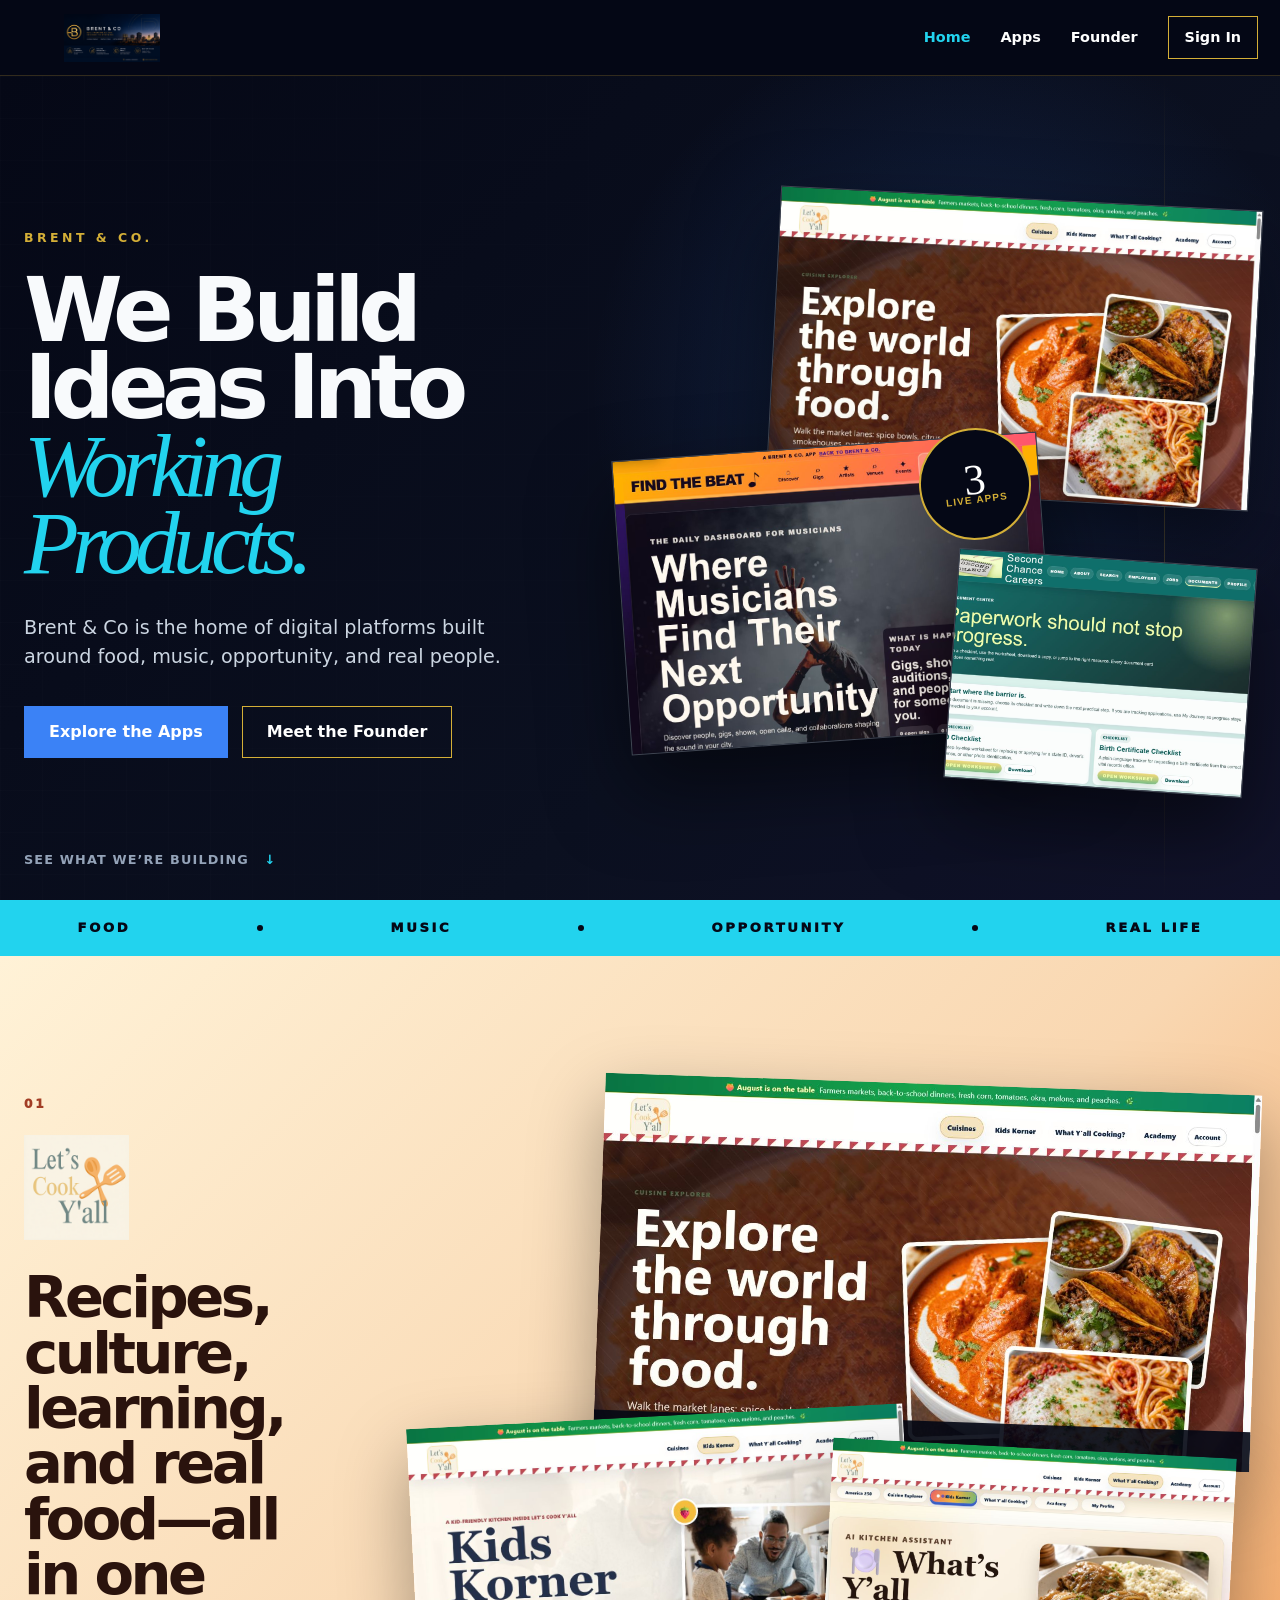
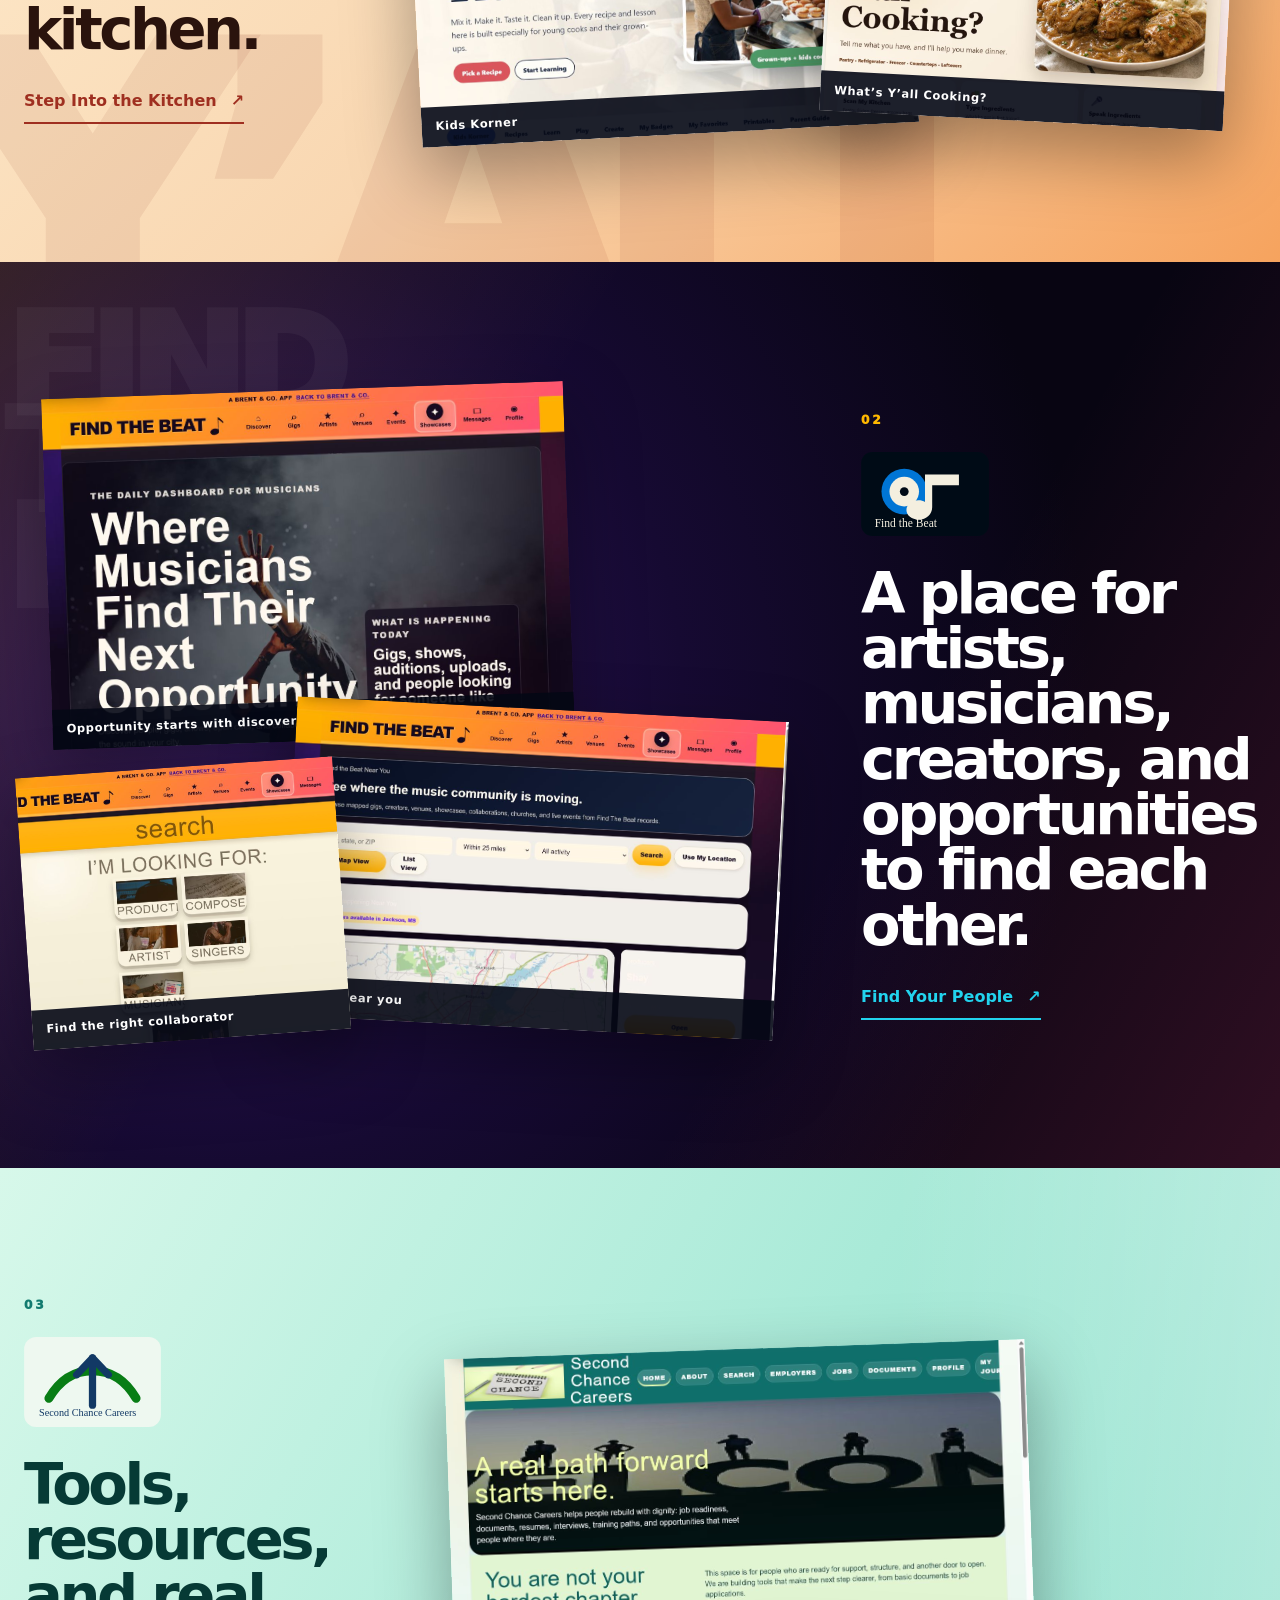
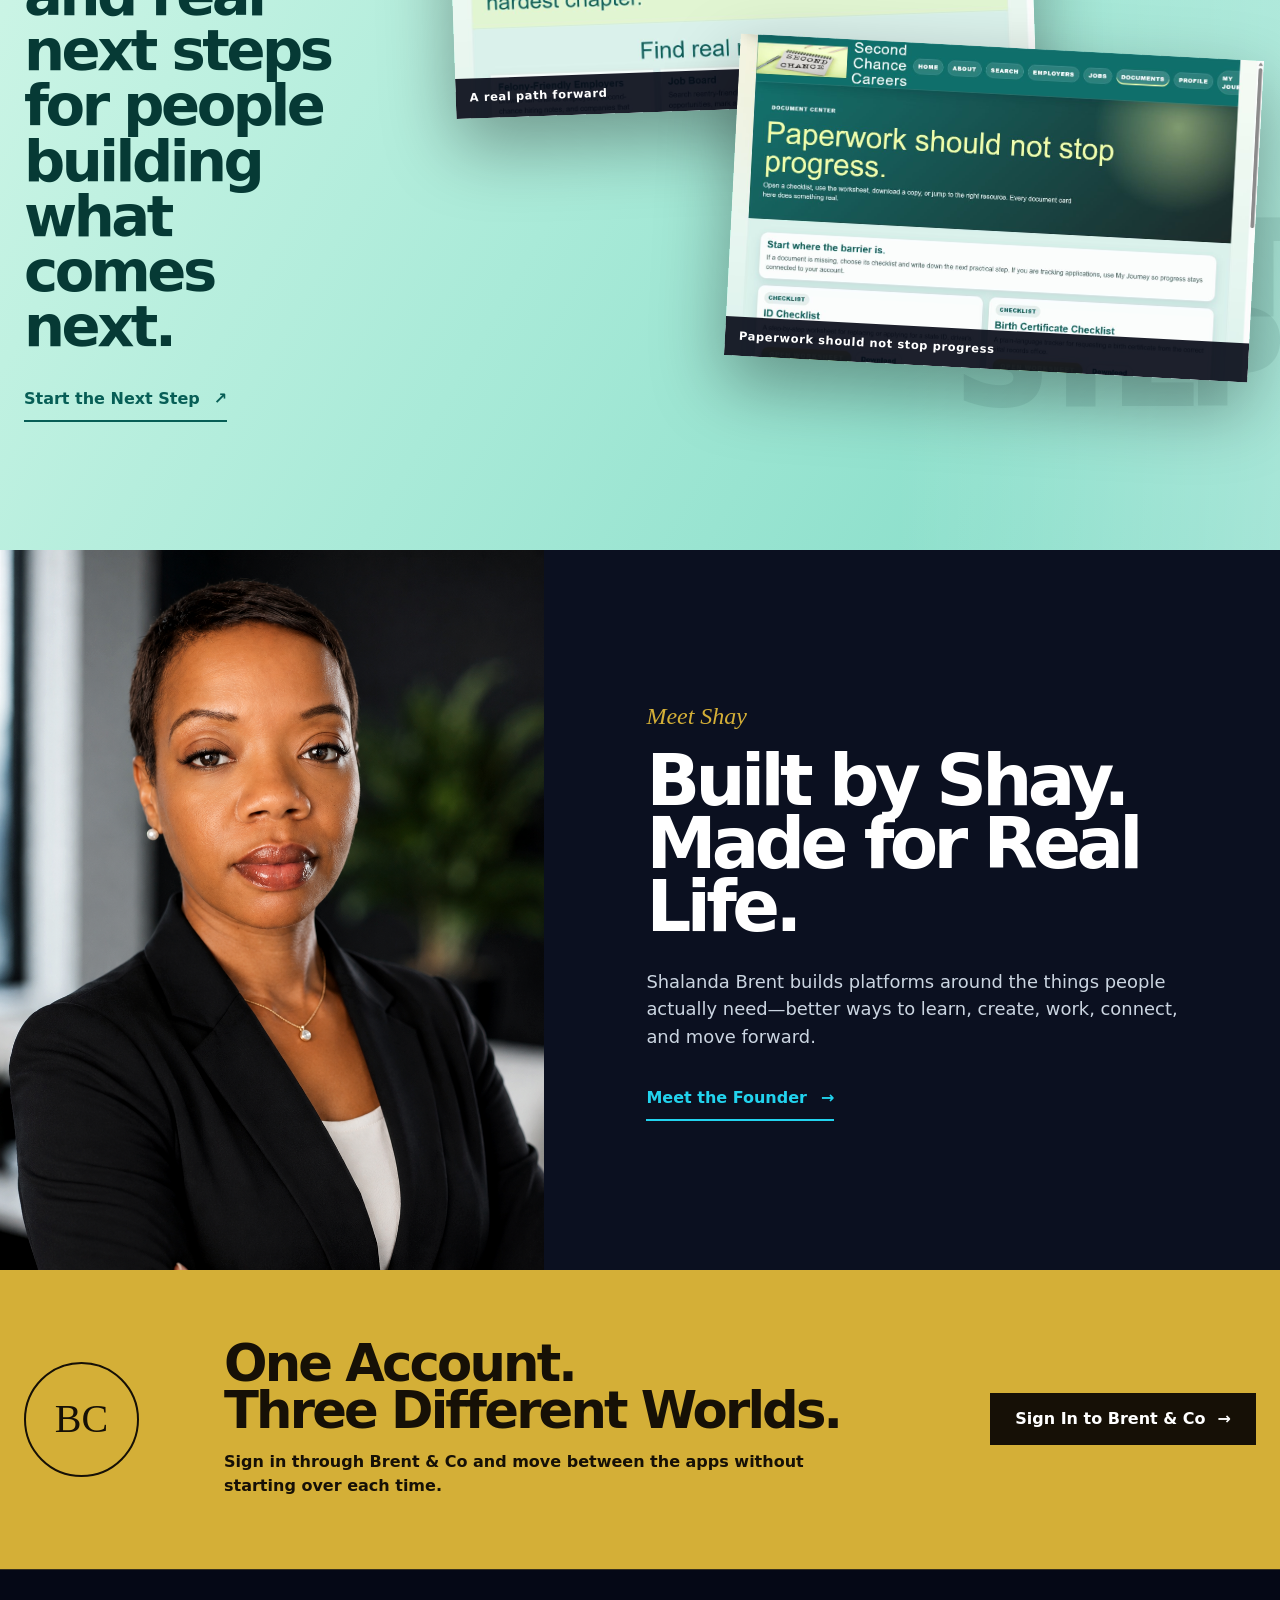
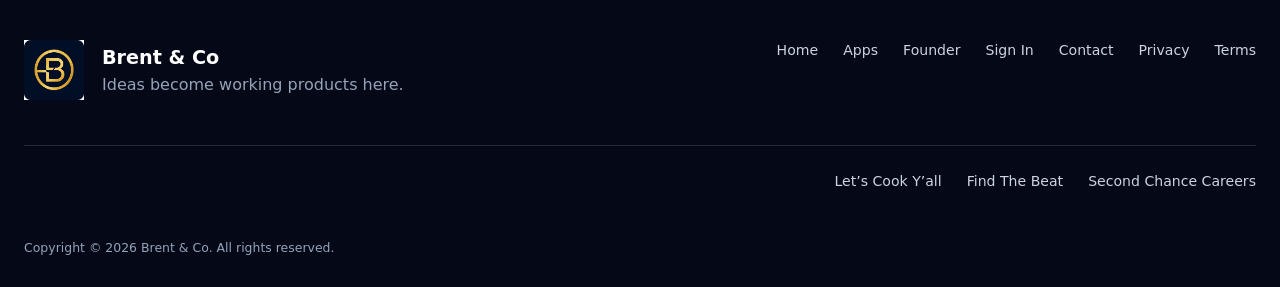
==== commit 86e4ad2c: "Rework Brent and Co product showcase" ====
--- a/index.html
+++ b/index.html
@@ -3,16 +3,16 @@
 <head>
   <meta charset="UTF-8" />
   <meta name="viewport" content="width=device-width, initial-scale=1.0" />
-  <title>Brent & Co. | Technology Built for Real People</title>
+  <title>Brent & Co. | Ideas Into Working Products</title>
   <meta name="description" content="Brent & Co. is the founder-led technology company behind Let's Cook Y'all, Find The Beat, and Second Chance Careers." />
   <link rel="canonical" href="https://www.brentandco.org/" />
-  <meta property="og:title" content="Brent & Co. | Technology Built for Real People" />
-  <meta property="og:description" content="Working digital products built around real problems, communities, and opportunities." />
+  <meta property="og:title" content="Brent & Co. | Ideas Into Working Products" />
+  <meta property="og:description" content="Digital platforms built around food, music, opportunity, and real life." />
   <meta property="og:url" content="https://www.brentandco.org/" />
   <meta property="og:type" content="website" />
   <meta property="og:image" content="https://www.brentandco.org/assets/brent-co-main.png" />
   <meta name="twitter:card" content="summary_large_image" />
-  <meta name="theme-color" content="#0B1020" />
+  <meta name="theme-color" content="#050816" />
   <link rel="manifest" href="manifest.webmanifest" />
   <link rel="icon" type="image/png" href="assets/brent-co-icon-192.png" />
   <link rel="apple-touch-icon" href="assets/brent-co-icon-192.png" />
@@ -26,105 +26,105 @@
     <button class="nav-toggle" type="button" aria-expanded="false" aria-controls="main-nav"><span></span><span></span><span></span><span class="sr-only">Open menu</span></button>
     <nav id="main-nav" aria-label="Main navigation">
       <a href="/" aria-current="page">Home</a>
-      <a href="#products">Products</a>
-      <a href="/about">About</a>
-      <a href="/contact">Contact</a>
+      <a href="#apps">Apps</a>
+      <a href="#founder">Founder</a>
+      <a class="nav-signin" href="/login">Sign In</a>
     </nav>
   </header>
 
   <main id="main-content">
-    <section class="hero" aria-labelledby="hero-title">
+    <section class="world-hero" aria-labelledby="hero-title">
       <div class="hero-copy reveal">
-        <p class="eyebrow">Brent &amp; Co. / Product technology company</p>
-        <h1 id="hero-title">Building Technology That Moves People Forward</h1>
-        <p class="hero-lede">Brent &amp; Co creates digital products that solve real problems, connect communities, and give people better ways to learn, work, create, and grow.</p>
+        <p class="hero-kicker">Brent &amp; Co.</p>
+        <h1 id="hero-title">We Build Ideas Into <em>Working Products.</em></h1>
+        <p>Brent &amp; Co is the home of digital platforms built around food, music, opportunity, and real people.</p>
         <div class="actions">
-          <a class="button" href="#products">Explore Our Products</a>
-          <a class="button secondary" href="/about">Learn About Brent &amp; Co</a>
+          <a class="button" href="#apps">Explore the Apps</a>
+          <a class="button secondary" href="#founder">Meet the Founder</a>
         </div>
       </div>
-      <div class="hero-proof reveal" aria-label="Three live Brent and Co products">
-        <p>Three active platforms.<br />Built and working now.</p>
-        <ol>
-          <li><span>01</span> Food &amp; learning</li>
-          <li><span>02</span> Music &amp; opportunity</li>
-          <li><span>03</span> Careers &amp; reentry</li>
-        </ol>
+      <div class="hero-world reveal" aria-label="A look inside the three Brent and Co apps">
+        <figure class="hero-shot hero-shot-cook"><img src="assets/cook-cuisines.png" alt="World cuisine discovery inside Let's Cook Y'all" /></figure>
+        <figure class="hero-shot hero-shot-beat"><img src="assets/beat-discover.png" alt="Music opportunity dashboard inside Find The Beat" /></figure>
+        <figure class="hero-shot hero-shot-career"><img src="assets/career-documents.png" alt="Document center inside Second Chance Careers" /></figure>
+        <div class="hero-stamp" aria-hidden="true">3<br /><span>live apps</span></div>
       </div>
+      <a class="hero-scroll" href="#apps">See what we’re building <span aria-hidden="true">↓</span></a>
     </section>
 
-    <section class="statement" aria-label="Company approach">
-      <p class="reveal">We do more than design pages. <strong>We build working products.</strong></p>
-    </section>
+    <div class="app-run" aria-hidden="true"><span>FOOD</span><i></i><span>MUSIC</span><i></i><span>OPPORTUNITY</span><i></i><span>REAL LIFE</span></div>
 
-    <section class="products" id="products" aria-labelledby="products-title">
-      <header class="section-heading reveal">
-        <p class="eyebrow">Live and in use</p>
-        <h2 id="products-title">Our Products</h2>
-        <p>These are not concepts. They are active Brent &amp; Co platforms designed around real needs.</p>
-      </header>
+    <section class="apps" id="apps" aria-labelledby="apps-title">
+      <h2 id="apps-title" class="sr-only">Brent and Co apps</h2>
 
-      <article class="product product-cook reveal">
-        <a class="product-image" href="https://www.letscookyall.com/" target="_blank" rel="noopener noreferrer" aria-label="Visit Let's Cook Y'all">
-          <img src="assets/lets-cook-app.jpg" alt="Let's Cook Y'all live application home screen showing cooking and recipe tools" />
-        </a>
-        <div class="product-copy">
-          <div class="product-number">01</div>
-          <img class="product-logo" src="assets/lets-cook-logo.png" alt="Let's Cook Y'all" />
-          <h3>Learning belongs in the kitchen.</h3>
-          <p>An interactive culinary platform built for learning, cooking, meal planning, recipe discovery, and exploring food from around the world.</p>
-          <a class="text-link" href="https://www.letscookyall.com/" target="_blank" rel="noopener noreferrer">View Product <span aria-hidden="true">↗</span></a>
+      <article class="app-feature cook-feature" aria-labelledby="cook-title">
+        <div class="feature-copy reveal">
+          <span class="feature-index">01</span>
+          <img class="feature-logo cook-logo" src="assets/lets-cook-logo.png" alt="Let's Cook Y'all" />
+          <h3 id="cook-title">Recipes, culture, learning, and real food—all in one kitchen.</h3>
+          <a class="feature-cta" href="https://www.letscookyall.com/" target="_blank" rel="noopener noreferrer">Step Into the Kitchen <span aria-hidden="true">↗</span></a>
+        </div>
+        <div class="cook-collage reveal">
+          <figure class="visual visual-cuisine"><img src="assets/cook-cuisines.png" alt="Let's Cook Y'all cuisine explorer with dishes from around the world" /><figcaption>Explore the world through food</figcaption></figure>
+          <figure class="visual visual-kids"><img src="assets/cook-kids.png" alt="Kids Korner cooking lessons for young cooks and grown-ups" /><figcaption>Kids Korner</figcaption></figure>
+          <figure class="visual visual-pantry"><img src="assets/cook-community.png" alt="What's Y'all Cooking kitchen assistant with a real plated meal" /><figcaption>What’s Y’all Cooking?</figcaption></figure>
         </div>
       </article>
 
-      <article class="product product-beat reveal">
-        <div class="product-copy">
-          <div class="product-number">02</div>
-          <img class="product-logo" src="assets/find-the-beat-logo.svg" alt="Find The Beat" />
-          <h3>Connections for people making music.</h3>
-          <p>A music networking and opportunity platform connecting artists, musicians, creators, and industry professionals.</p>
-          <a class="text-link" href="https://www.findthebeatmusic.com/" target="_blank" rel="noopener noreferrer">View Product <span aria-hidden="true">↗</span></a>
+      <article class="app-feature beat-feature" aria-labelledby="beat-title">
+        <div class="beat-stage reveal">
+          <div class="beat-type" aria-hidden="true">FIND<br />THE<br />BEAT</div>
+          <figure class="visual visual-beat-main"><img src="assets/beat-discover.png" alt="Find The Beat opportunity dashboard for musicians" /><figcaption>Opportunity starts with discovery</figcaption></figure>
+          <figure class="visual visual-beat-map"><img src="assets/beat-map.png" alt="Find The Beat map showing where the local music community is moving" /><figcaption>Music near you</figcaption></figure>
+          <figure class="visual visual-beat-search"><img src="assets/beat-search.png" alt="Find The Beat creator search for artists, singers, musicians, and producers" /><figcaption>Find the right collaborator</figcaption></figure>
         </div>
-        <a class="product-image" href="https://www.findthebeatmusic.com/" target="_blank" rel="noopener noreferrer" aria-label="Visit Find The Beat">
-          <img src="assets/find-the-beat-app.jpg" alt="Find The Beat live music networking application interface" />
-        </a>
+        <div class="feature-copy reveal">
+          <span class="feature-index">02</span>
+          <img class="feature-logo beat-logo" src="assets/find-the-beat-logo.svg" alt="Find The Beat" />
+          <h3 id="beat-title">A place for artists, musicians, creators, and opportunities to find each other.</h3>
+          <a class="feature-cta light-link" href="https://www.findthebeatmusic.com/" target="_blank" rel="noopener noreferrer">Find Your People <span aria-hidden="true">↗</span></a>
+        </div>
       </article>
 
-      <article class="product product-careers reveal">
-        <a class="product-image wide-image" href="https://www.secondchancecareers.org/" target="_blank" rel="noopener noreferrer" aria-label="Visit Second Chance Careers">
-          <img src="assets/second-chance-app.jpg" alt="Second Chance Careers live career and reentry application interface" />
-        </a>
-        <div class="product-copy">
-          <div class="product-number">03</div>
-          <img class="product-logo" src="assets/second-chance-logo.svg" alt="Second Chance Careers" />
-          <h3>A clearer path back to work.</h3>
-          <p>A career and reentry platform designed to help people organize documents, build career readiness, access resources, and connect with employment opportunities.</p>
-          <a class="text-link" href="https://www.secondchancecareers.org/" target="_blank" rel="noopener noreferrer">View Product <span aria-hidden="true">↗</span></a>
+      <article class="app-feature career-feature" aria-labelledby="career-title">
+        <div class="feature-copy reveal">
+          <span class="feature-index">03</span>
+          <img class="feature-logo career-logo" src="assets/second-chance-logo.svg" alt="Second Chance Careers" />
+          <h3 id="career-title">Tools, resources, and real next steps for people building what comes next.</h3>
+          <a class="feature-cta career-link" href="https://www.secondchancecareers.org/" target="_blank" rel="noopener noreferrer">Start the Next Step <span aria-hidden="true">↗</span></a>
+        </div>
+        <div class="career-collage reveal">
+          <figure class="visual visual-career-path"><img src="assets/career-path.png" alt="Second Chance Careers home showing career pathways and practical next steps" /><figcaption>A real path forward</figcaption></figure>
+          <figure class="visual visual-career-docs"><img src="assets/career-documents.png" alt="Second Chance Careers document center with ID and birth certificate checklists" /><figcaption>Paperwork should not stop progress</figcaption></figure>
+          <div class="career-word" aria-hidden="true">NEXT<br />STEP</div>
         </div>
       </article>
     </section>
 
-    <section class="founder-band" id="about" aria-labelledby="founder-title">
+    <section class="founder-band" id="founder" aria-labelledby="founder-title">
       <div class="founder-portrait reveal"><img src="assets/founder-shalanda-brent.png" alt="Shalanda Brent, founder of Brent & Co." /></div>
       <div class="founder-copy reveal">
-        <p class="eyebrow">Founder-led by design</p>
-        <h2 id="founder-title">Built From Real Problems. Designed for Real People.</h2>
-        <p>Brent &amp; Co builds practical technology around real needs. Each platform begins with a problem worth solving and grows into a working product designed for the people who use it.</p>
-        <p class="founder-name"><span></span> Shalanda Brent, Founder</p>
-        <a class="text-link" href="/about">About Brent &amp; Co <span aria-hidden="true">→</span></a>
+        <p class="founder-script">Meet Shay</p>
+        <h2 id="founder-title">Built by Shay.<br />Made for Real Life.</h2>
+        <p>Shalanda Brent builds platforms around the things people actually need—better ways to learn, create, work, connect, and move forward.</p>
+        <a class="feature-cta light-link" href="/founder">Meet the Founder <span aria-hidden="true">→</span></a>
       </div>
     </section>
 
-    <section class="contact-cta" aria-labelledby="contact-title">
-      <p class="eyebrow">Start a conversation</p>
-      <h2 id="contact-title">Have a problem worth solving?</h2>
-      <a class="button" href="/contact">Contact Brent &amp; Co</a>
+    <section class="account-band" aria-labelledby="account-title">
+      <div class="account-mark" aria-hidden="true">BC</div>
+      <div>
+        <h2 id="account-title">One Account.<br />Three Different Worlds.</h2>
+        <p>Sign in through Brent &amp; Co and move between the apps without starting over each time.</p>
+      </div>
+      <a class="button account-button" href="/login">Sign In to Brent &amp; Co <span aria-hidden="true">→</span></a>
     </section>
   </main>
 
   <footer class="site-footer">
-    <div class="footer-mark"><img src="assets/brent-co-square.png" alt="Brent & Co." /><div><strong>Brent &amp; Co</strong><span>Technology built for real people.</span></div></div>
-    <nav class="footer-links" aria-label="Footer navigation"><a href="/">Home</a><a href="#products">Products</a><a href="/about">About</a><a href="/contact">Contact</a><a href="/privacy">Privacy</a><a href="/terms">Terms</a><a href="/login">Sign In</a></nav>
+    <div class="footer-brand"><img src="assets/brent-co-square.png" alt="Brent & Co." /><div><strong>Brent &amp; Co</strong><span>Ideas become working products here.</span></div></div>
+    <nav class="footer-links" aria-label="Footer navigation"><a href="/">Home</a><a href="#apps">Apps</a><a href="#founder">Founder</a><a href="/login">Sign In</a><a href="/contact">Contact</a><a href="/privacy">Privacy</a><a href="/terms">Terms</a></nav>
+    <div class="footer-apps" aria-label="Brent and Co app links"><a href="https://www.letscookyall.com/">Let’s Cook Y’all</a><a href="https://www.findthebeatmusic.com/">Find The Beat</a><a href="https://www.secondchancecareers.org/">Second Chance Careers</a></div>
     <p>Copyright © 2026 Brent &amp; Co. All rights reserved.</p>
   </footer>
   <script>
@@ -134,7 +134,7 @@
     toggle.addEventListener('click', () => { const open = toggle.getAttribute('aria-expanded') === 'true'; toggle.setAttribute('aria-expanded', String(!open)); nav.classList.toggle('is-open', !open); });
     nav.querySelectorAll('a').forEach(link => link.addEventListener('click', () => { toggle.setAttribute('aria-expanded', 'false'); nav.classList.remove('is-open'); }));
     addEventListener('scroll', () => header.classList.toggle('is-scrolled', scrollY > 20), { passive: true });
-    if ('IntersectionObserver' in window) { const observer = new IntersectionObserver(entries => entries.forEach(entry => { if (entry.isIntersecting) { entry.target.classList.add('is-visible'); observer.unobserve(entry.target); } }), { threshold: .12 }); document.querySelectorAll('.reveal').forEach(item => observer.observe(item)); } else { document.querySelectorAll('.reveal').forEach(item => item.classList.add('is-visible')); }
+    if ('IntersectionObserver' in window) { const observer = new IntersectionObserver(entries => entries.forEach(entry => { if (entry.isIntersecting) { entry.target.classList.add('is-visible'); observer.unobserve(entry.target); } }), { threshold: .1 }); document.querySelectorAll('.reveal').forEach(item => observer.observe(item)); } else { document.querySelectorAll('.reveal').forEach(item => item.classList.add('is-visible')); }
   </script>
 </body>
 </html>
--- a/styles.css
+++ b/styles.css
@@ -1,13 +1,17 @@
-:root{--navy:#0b1020;--blue:#3b82f6;--aqua:#22d3ee;--black:#050816;--white:#f8fafc;--slate:#94a3b8;--gold:#d4af37;--gold-glow:rgba(212,175,55,.2);--panel:#11182b;--line:rgba(148,163,184,.2);--max:1240px;--shadow:0 24px 70px rgba(0,0,0,.28)}
-*{box-sizing:border-box}html{scroll-behavior:smooth}body{margin:0;background:var(--white);color:var(--navy);font-family:Inter,ui-sans-serif,system-ui,-apple-system,BlinkMacSystemFont,"Segoe UI",sans-serif;line-height:1.65}img{display:block;max-width:100%}a{color:inherit}button,input,textarea{font:inherit}.sr-only{position:absolute;width:1px;height:1px;padding:0;margin:-1px;overflow:hidden;clip:rect(0,0,0,0);white-space:nowrap;border:0}.skip-link{position:fixed;top:10px;left:10px;z-index:999;padding:10px 15px;background:var(--white);color:var(--black);transform:translateY(-150%)}.skip-link:focus{transform:none}a:focus-visible,button:focus-visible,input:focus-visible,textarea:focus-visible{outline:3px solid var(--aqua);outline-offset:4px}
-.site-header{position:sticky;top:0;z-index:50;display:flex;align-items:center;justify-content:space-between;min-height:80px;padding:14px max(24px,calc((100vw - var(--max))/2));background:rgba(5,8,22,.94);border-bottom:1px solid rgba(148,163,184,.12);backdrop-filter:blur(14px);transition:min-height .2s,box-shadow .2s}.site-header.is-scrolled{min-height:66px;box-shadow:0 8px 28px rgba(0,0,0,.22)}.brand img{width:178px;max-height:48px;object-fit:contain}.site-header nav{display:flex;align-items:center;gap:32px}.site-header nav a{position:relative;color:var(--white);font-size:.9rem;font-weight:700;text-decoration:none}.site-header nav a:hover,.site-header nav a[aria-current=page]{color:var(--aqua)}.site-header nav a[aria-current=page]::after{position:absolute;right:0;bottom:-10px;left:0;height:1px;background:var(--gold);content:""}.nav-toggle{display:none;background:transparent;border:0;padding:10px}.nav-toggle span:not(.sr-only){display:block;width:25px;height:2px;margin:5px;background:var(--white)}
-.hero{position:relative;overflow:hidden;display:grid;grid-template-columns:minmax(0,1.45fr) minmax(300px,.55fr);gap:clamp(60px,9vw,150px);align-items:end;min-height:700px;padding:clamp(90px,12vw,160px) max(24px,calc((100vw - var(--max))/2));color:var(--white);background:var(--black)}.hero::before{position:absolute;inset:0;content:"";background:linear-gradient(108deg,rgba(59,130,246,.15),transparent 45%),linear-gradient(180deg,transparent 65%,rgba(34,211,238,.07));pointer-events:none}.hero::after{position:absolute;top:0;left:calc(50% + 50px);width:1px;height:100%;content:"";background:linear-gradient(transparent,var(--gold),transparent);opacity:.28}.hero-copy,.hero-proof{position:relative;z-index:1}.eyebrow{margin:0 0 20px;color:var(--aqua);font-size:.78rem;font-weight:800;letter-spacing:.16em;text-transform:uppercase}.hero h1{max-width:880px;margin:0;font-size:clamp(3.2rem,7vw,7.2rem);font-weight:760;letter-spacing:-.065em;line-height:.94}.hero-lede{max-width:720px;margin:35px 0 0;color:#cbd5e1;font-size:clamp(1.05rem,1.6vw,1.35rem);line-height:1.65}.actions{display:flex;flex-wrap:wrap;gap:14px;margin-top:36px}.button{display:inline-flex;min-height:50px;align-items:center;justify-content:center;padding:12px 24px;border:1px solid var(--blue);background:var(--blue);color:#fff;font-weight:800;text-decoration:none;transition:transform .18s,background .18s,box-shadow .18s}.button:hover{transform:translateY(-2px);background:#2563eb;box-shadow:0 12px 32px rgba(59,130,246,.24)}.button.secondary{border-color:var(--gold);background:transparent;color:var(--white);box-shadow:inset 0 0 0 1px var(--gold-glow)}.button.secondary:hover{background:var(--gold-glow);box-shadow:none}.hero-proof{padding:0 0 8px 26px;border-left:1px solid var(--gold)}.hero-proof>p{margin:0 0 28px;color:#e2e8f0;font-family:Georgia,serif;font-size:1.35rem;line-height:1.4}.hero-proof ol{list-style:none;margin:0;padding:0}.hero-proof li{padding:14px 0;border-top:1px solid var(--line);color:var(--slate);font-size:.88rem}.hero-proof li span{margin-right:13px;color:var(--aqua);font-size:.7rem}
-.statement{padding:65px 24px;background:var(--blue);color:#fff;text-align:center}.statement p{margin:0;font-size:clamp(1.35rem,3vw,2.35rem);letter-spacing:-.03em}.statement strong{font-weight:800}
-.products{max-width:var(--max);margin:auto;padding:clamp(90px,11vw,160px) 24px}.section-heading{display:grid;grid-template-columns:1fr 2fr;gap:30px;align-items:end;margin-bottom:90px}.section-heading .eyebrow{grid-column:1}.section-heading h2{grid-column:1/3;margin:0;font-size:clamp(3rem,7vw,6.5rem);letter-spacing:-.06em;line-height:.95}.section-heading>p:last-child{grid-column:2;max-width:580px;margin:0;color:#475569;font-size:1.1rem}.product{display:grid;grid-template-columns:minmax(0,1.38fr) minmax(280px,.62fr);gap:clamp(35px,7vw,95px);align-items:center;margin:0 0 clamp(110px,15vw,190px)}.product-beat{grid-template-columns:minmax(280px,.65fr) minmax(0,1.35fr)}.product-careers{grid-template-columns:minmax(0,1.55fr) minmax(280px,.45fr);align-items:end}.product-image{position:relative;overflow:hidden;background:var(--navy);box-shadow:var(--shadow)}.product-image::after{position:absolute;inset:0;border:1px solid rgba(248,250,252,.12);content:"";pointer-events:none}.product-image img{width:100%;aspect-ratio:16/10;object-fit:cover;object-position:top;transition:transform .35s}.product-image:hover img{transform:scale(1.015)}.product-number{margin-bottom:32px;padding-bottom:14px;border-bottom:1px solid var(--gold);color:#64748b;font-size:.75rem;letter-spacing:.12em}.product-logo{width:auto;height:62px;max-width:210px;margin-bottom:28px;object-fit:contain;object-position:left}.product-copy h3{margin:0 0 20px;font-size:clamp(2rem,4vw,3.7rem);letter-spacing:-.045em;line-height:1.02}.product-copy p{margin:0 0 28px;color:#475569;font-size:1.05rem}.text-link{display:inline-flex;gap:10px;align-items:center;padding-bottom:5px;border-bottom:1px solid var(--gold);color:var(--navy);font-weight:800;text-decoration:none}.text-link:hover{color:var(--blue)}
-.founder-band{display:grid;grid-template-columns:minmax(300px,.8fr) minmax(0,1.2fr);min-height:680px;background:var(--navy);color:var(--white)}.founder-portrait{position:relative;overflow:hidden;min-height:560px}.founder-portrait::after{position:absolute;right:0;bottom:0;width:1px;height:72%;background:linear-gradient(transparent,var(--gold));content:""}.founder-portrait img{width:100%;height:100%;object-fit:cover;object-position:center top;filter:saturate(.8) contrast(1.05)}.founder-copy{align-self:center;max-width:720px;padding:80px clamp(35px,8vw,120px)}.founder-copy h2{margin:0 0 30px;font-size:clamp(2.7rem,5vw,5rem);letter-spacing:-.055em;line-height:1}.founder-copy>p:not(.eyebrow):not(.founder-name){color:#cbd5e1;font-size:1.12rem}.founder-name{margin:35px 0 28px;color:var(--white);font-weight:700}.founder-name span{display:inline-block;width:35px;height:1px;margin-right:10px;vertical-align:middle;background:var(--gold)}.founder-copy .text-link{color:var(--white)}.contact-cta{padding:clamp(90px,12vw,150px) 24px;background:var(--white);text-align:center}.contact-cta h2{margin:0 0 34px;font-size:clamp(2.7rem,6vw,5.8rem);letter-spacing:-.055em;line-height:1}
-.site-footer{display:grid;grid-template-columns:1fr 1.5fr;gap:50px;padding:70px max(24px,calc((100vw - var(--max))/2)) 32px;background:var(--black);color:var(--slate);border-top:1px solid var(--gold-glow)}.footer-mark{display:flex;gap:16px;align-items:center}.footer-mark img{width:55px;height:55px;object-fit:cover}.footer-mark strong,.footer-mark span{display:block}.footer-mark strong{color:var(--white);font-size:1.15rem}.footer-mark span{font-size:.86rem}.footer-links{display:flex;flex-wrap:wrap;gap:12px 25px;justify-content:flex-end}.footer-links a{color:#cbd5e1;text-decoration:none;font-size:.9rem}.footer-links a:hover{color:var(--aqua)}.site-footer>p{grid-column:1/3;margin:25px 0 0;padding-top:25px;border-top:1px solid var(--line);font-size:.8rem}
-.reveal{opacity:0;transform:translateY(22px);transition:opacity .65s,transform .65s}.reveal.is-visible{opacity:1;transform:none}
-/* Shared interior pages */
-.legal-page,.founder-page,.contact-page{background:var(--white)}.legal-shell,.founder-page,.contact-shell{max-width:var(--max);margin:auto;padding:80px 24px 120px}.legal-hero,.founder-hero,.contact-hero{padding:70px 0;border-bottom:1px solid var(--line)}.legal-hero h1,.founder-hero h1,.contact-hero h1{max-width:1000px;margin:0 0 25px;font-size:clamp(3rem,6vw,6rem);letter-spacing:-.055em;line-height:1}.legal-hero>p:not(.eyebrow),.contact-hero>p:not(.eyebrow){max-width:760px;color:#475569;font-size:1.1rem}.legal-card,.legal-grid article,.product-list article,.contact-card,.founder-section,.founder-statement,.founder-mission,.founder-split article,.portfolio-grid a,.timeline-grid article,.mv-card{padding:30px 0;border-bottom:1px solid var(--line);background:transparent}.legal-card h2,.legal-grid h2,.product-list h2,.contact-card h2{margin-top:0}.legal-grid,.timeline-grid,.mv-grid,.portfolio-grid,.founder-split{display:grid;grid-template-columns:repeat(2,1fr);gap:0 50px;margin-top:45px}.product-list article{display:grid;grid-template-columns:150px 1fr;gap:35px;align-items:center}.product-list img{max-height:80px}.product-list a,.legal-shell a{font-weight:700;color:#2563eb}.founder-hero{display:grid;grid-template-columns:minmax(280px,.65fr) 1fr;gap:70px;align-items:center}.founder-portrait-card{position:relative}.founder-seal{display:flex;align-items:center;gap:12px;padding:14px;border-left:2px solid var(--gold)}.founder-seal img{width:48px;height:48px}.founder-hero h2{color:#475569}.founder-badges,.bc-founder-tags{display:flex;gap:8px;flex-wrap:wrap}.founder-badges span,.bc-founder-tags span,.pill{padding:6px 11px;border:1px solid var(--gold);color:var(--navy);font-size:.78rem;font-weight:800}.founder-statement blockquote{margin:0;color:var(--navy);font-family:Georgia,serif;font-size:clamp(1.5rem,3vw,2.3rem)}.value-list>div{padding:15px 0;border-top:1px solid var(--line)}.portfolio-grid a{text-decoration:none}.portfolio-grid img{height:60px;margin-bottom:20px}.portfolio-grid strong,.portfolio-grid span{display:block}.portfolio-grid span{color:#64748b;font-size:.75rem;text-transform:uppercase}.contact-list{display:grid;gap:12px}.press-card ul{padding-left:20px}.auth-page{min-height:100vh;background:var(--navy);color:var(--white)}.auth-shell{max-width:650px;margin:auto;padding:90px 24px}.auth-card{padding:36px;border:1px solid var(--line);background:var(--black);box-shadow:var(--shadow)}.auth-card h1,.auth-card h2{color:var(--white)}.auth-card p{color:#cbd5e1}.auth-form{display:grid;gap:18px}.auth-form label{display:grid;gap:7px;font-weight:700}.auth-form input,input,textarea{width:100%;min-height:48px;padding:10px 13px;border:1px solid #64748b;background:#fff;color:var(--navy)}
-@media(max-width:800px){.site-header{min-height:70px;padding-inline:18px}.brand img{width:145px}.site-header:not(.mobile-header) nav{gap:12px;flex-wrap:wrap;justify-content:flex-end}.site-header:not(.mobile-header) nav a{font-size:.76rem}.nav-toggle{display:block}.mobile-header nav{position:absolute;top:100%;right:0;left:0;display:none;align-items:stretch;gap:0;padding:8px 24px 20px;background:var(--black);border-bottom:1px solid var(--line)}.mobile-header nav.is-open{display:grid}.mobile-header nav a{min-height:48px;padding:13px 0;border-bottom:1px solid var(--line)}.site-header nav a[aria-current=page]::after{display:none}.hero{grid-template-columns:1fr;gap:55px;min-height:auto;padding-top:100px}.hero::after{display:none}.hero h1{font-size:clamp(3rem,14vw,5rem)}.hero-proof{max-width:410px}.section-heading{display:block;margin-bottom:60px}.section-heading h2{margin-bottom:20px}.section-heading>p:last-child{max-width:none}.product,.product-beat,.product-careers{display:flex;flex-direction:column;align-items:stretch;margin-bottom:105px}.product-beat .product-copy{order:2}.product-beat .product-image{order:1}.product-image img{aspect-ratio:4/3}.product-logo{height:52px}.founder-band{grid-template-columns:1fr}.founder-portrait{min-height:480px}.founder-copy{padding:65px 24px}.site-footer{grid-template-columns:1fr}.footer-links{justify-content:flex-start}.site-footer>p{grid-column:1}.legal-grid,.timeline-grid,.mv-grid,.portfolio-grid,.founder-split,.founder-hero{grid-template-columns:1fr}.product-list article{grid-template-columns:1fr}.founder-hero{gap:35px}.legal-shell,.founder-page,.contact-shell{padding-top:45px}}
-@media(prefers-reduced-motion:reduce){html{scroll-behavior:auto}.reveal{opacity:1;transform:none;transition:none}.button,.product-image img{transition:none}}
+:root{--navy:#0b1020;--blue:#3b82f6;--aqua:#22d3ee;--black:#050816;--white:#f8fafc;--slate:#94a3b8;--gold:#d4af37;--line:rgba(148,163,184,.22);--max:1320px}
+*{box-sizing:border-box}html{scroll-behavior:smooth}body{margin:0;background:var(--black);color:var(--white);font-family:Inter,ui-sans-serif,system-ui,-apple-system,BlinkMacSystemFont,"Segoe UI",sans-serif;line-height:1.55}img{display:block;max-width:100%}a{color:inherit}button,input,textarea{font:inherit}.sr-only{position:absolute;width:1px;height:1px;padding:0;margin:-1px;overflow:hidden;clip:rect(0,0,0,0);white-space:nowrap;border:0}.skip-link{position:fixed;top:10px;left:10px;z-index:9999;padding:10px 16px;background:#fff;color:#050816;transform:translateY(-150%)}.skip-link:focus{transform:none}a:focus-visible,button:focus-visible,input:focus-visible,textarea:focus-visible{outline:3px solid var(--aqua);outline-offset:4px}
+.site-header{position:sticky;top:0;z-index:100;display:flex;align-items:center;justify-content:space-between;min-height:76px;padding:12px max(22px,calc((100vw - var(--max))/2));background:rgba(5,8,22,.92);border-bottom:1px solid rgba(212,175,55,.22);backdrop-filter:blur(15px);transition:min-height .2s,box-shadow .2s}.site-header.is-scrolled{min-height:64px;box-shadow:0 14px 35px rgba(0,0,0,.35)}.brand img{width:180px;max-height:48px;object-fit:contain}.site-header nav{display:flex;align-items:center;gap:30px}.site-header nav a{color:#fff;font-size:.9rem;font-weight:800;text-decoration:none}.site-header nav a:hover,.site-header nav a[aria-current=page]{color:var(--aqua)}.nav-signin{padding:9px 16px;border:1px solid var(--gold)}.nav-toggle{display:none;padding:10px;border:0;background:none}.nav-toggle span:not(.sr-only){display:block;width:26px;height:2px;margin:5px;background:#fff}
+.world-hero{position:relative;display:grid;grid-template-columns:minmax(0,.9fr) minmax(520px,1.1fr);gap:clamp(45px,6vw,100px);align-items:center;min-height:calc(100vh - 76px);overflow:hidden;padding:clamp(70px,9vw,120px) max(24px,calc((100vw - var(--max))/2)) 105px;background:radial-gradient(circle at 75% 38%,rgba(59,130,246,.2),transparent 34%),linear-gradient(135deg,#050816 0%,#0b1020 63%,#11122a 100%)}.world-hero::before{position:absolute;inset:0;content:"";opacity:.25;background-image:linear-gradient(rgba(255,255,255,.045) 1px,transparent 1px),linear-gradient(90deg,rgba(255,255,255,.045) 1px,transparent 1px);background-size:42px 42px;mask-image:linear-gradient(to right,black,transparent 78%)}.world-hero::after{position:absolute;top:0;right:9%;width:1px;height:100%;content:"";background:linear-gradient(transparent,var(--gold),transparent);opacity:.3}.hero-copy,.hero-world,.hero-scroll{position:relative;z-index:2}.hero-kicker{margin:0 0 25px;color:var(--gold);font-size:.78rem;font-weight:900;letter-spacing:.28em;text-transform:uppercase}.hero-copy h1{max-width:760px;margin:0;font-size:clamp(3.7rem,7vw,7.7rem);font-weight:850;letter-spacing:-.075em;line-height:.86}.hero-copy h1 em{display:block;color:var(--aqua);font-family:Georgia,serif;font-weight:400}.hero-copy>p:last-of-type{max-width:620px;margin:32px 0 0;color:#cbd5e1;font-size:clamp(1.05rem,1.5vw,1.3rem)}.actions{display:flex;flex-wrap:wrap;gap:14px;margin-top:34px}.button{display:inline-flex;min-height:52px;align-items:center;justify-content:center;gap:12px;padding:12px 24px;border:1px solid var(--blue);background:var(--blue);color:#fff;font-weight:850;text-decoration:none;transition:transform .2s,box-shadow .2s,background .2s}.button:hover{transform:translateY(-3px);background:#2563eb;box-shadow:0 15px 35px rgba(59,130,246,.28)}.button.secondary{border-color:var(--gold);background:transparent}.button.secondary:hover{background:rgba(212,175,55,.12);box-shadow:none}.hero-world{height:590px;perspective:1200px}.hero-shot{position:absolute;overflow:hidden;margin:0;border:1px solid rgba(255,255,255,.2);background:#111827;box-shadow:0 35px 80px rgba(0,0,0,.52)}.hero-shot img{width:100%;height:100%;object-fit:cover;object-position:top}.hero-shot-cook{top:0;right:0;width:76%;height:51%;transform:rotate(3deg)}.hero-shot-beat{bottom:8%;left:0;width:67%;height:50%;transform:rotate(-4deg)}.hero-shot-career{right:1%;bottom:0;width:47%;height:39%;transform:rotate(4deg)}.hero-stamp{position:absolute;top:39%;left:47%;z-index:3;display:grid;width:112px;height:112px;place-content:center;border:2px solid var(--gold);border-radius:50%;background:var(--black);color:#fff;font-family:Georgia,serif;font-size:2.7rem;line-height:.75;text-align:center;transform:rotate(-7deg)}.hero-stamp span{color:var(--gold);font-family:Inter,sans-serif;font-size:.62rem;font-weight:900;letter-spacing:.12em;text-transform:uppercase}.hero-scroll{position:absolute;bottom:30px;left:max(24px,calc((100vw - var(--max))/2));color:var(--slate);font-size:.8rem;font-weight:800;letter-spacing:.09em;text-decoration:none;text-transform:uppercase}.hero-scroll span{margin-left:10px;color:var(--aqua)}
+.app-run{display:flex;align-items:center;justify-content:space-around;gap:20px;overflow:hidden;padding:18px 24px;background:var(--aqua);color:var(--black);font-size:.82rem;font-weight:950;letter-spacing:.2em;white-space:nowrap}.app-run i{width:6px;height:6px;border-radius:50%;background:var(--black)}
+.apps{overflow:hidden}.app-feature{position:relative;min-height:900px;padding:clamp(90px,10vw,150px) max(24px,calc((100vw - var(--max))/2));}.feature-copy{position:relative;z-index:5;max-width:510px}.feature-index{display:block;margin-bottom:22px;font-size:.76rem;font-weight:950;letter-spacing:.22em}.feature-logo{width:auto;max-width:230px;height:72px;object-fit:contain;object-position:left;margin-bottom:30px}.feature-copy h3{margin:0 0 32px;font-size:clamp(2.4rem,4.5vw,5rem);font-weight:800;letter-spacing:-.06em;line-height:.96}.feature-cta{display:inline-flex;align-items:center;gap:14px;padding-bottom:8px;border-bottom:2px solid currentColor;font-weight:900;text-decoration:none}.feature-cta:hover{color:#fff;transform:translateX(4px)}.visual{position:absolute;overflow:hidden;margin:0;box-shadow:0 28px 70px rgba(0,0,0,.35)}.visual img{width:100%;height:100%;object-fit:cover;object-position:top}.visual figcaption{position:absolute;right:0;bottom:0;left:0;padding:11px 14px;background:rgba(5,8,22,.9);color:#fff;font-size:.72rem;font-weight:850;letter-spacing:.05em}
+.cook-feature{display:grid;grid-template-columns:.55fr 1.45fr;gap:70px;align-items:center;background:linear-gradient(135deg,#fff2d7 0%,#f9d7b1 55%,#f6a35e 100%);color:#2a130d}.cook-feature::before{position:absolute;left:-5%;bottom:-10%;content:"Y’ALL";color:rgba(122,35,18,.08);font-size:32vw;font-weight:950;letter-spacing:-.1em;line-height:.7}.cook-logo{height:105px}.cook-collage{position:relative;min-height:650px}.visual-cuisine{top:0;right:0;width:78%;height:58%;transform:rotate(2deg)}.visual-kids{bottom:0;left:0;width:59%;height:49%;transform:rotate(-3deg)}.visual-pantry{right:3%;bottom:2%;width:48%;height:42%;transform:rotate(3deg)}.cook-feature .feature-index{color:#a23d25}.cook-feature .feature-cta{color:#9f2f20}
+.beat-feature{display:grid;grid-template-columns:1.35fr .65fr;gap:80px;align-items:center;background:radial-gradient(circle at 17% 48%,#321764 0%,#160a32 40%,#080512 75%);color:#fff}.beat-feature::before{position:absolute;inset:0;content:"";background:linear-gradient(120deg,rgba(255,179,0,.14),transparent 35%),linear-gradient(300deg,rgba(255,65,118,.16),transparent 35%)}.beat-stage{position:relative;min-height:650px}.beat-type{position:absolute;top:-70px;left:-20px;color:rgba(255,255,255,.045);font-size:11vw;font-weight:950;letter-spacing:-.09em;line-height:.68}.visual-beat-main{top:0;left:3%;width:69%;height:54%;transform:rotate(-2deg)}.visual-beat-map{right:0;bottom:2%;width:65%;height:49%;transform:rotate(3deg)}.visual-beat-search{bottom:0;left:0;width:42%;height:42%;transform:rotate(-4deg)}.beat-logo{filter:invert(1);height:84px;max-width:280px}.beat-feature .feature-index{color:#ffb800}.light-link{color:var(--aqua)}
+.career-feature{display:grid;grid-template-columns:.6fr 1.4fr;gap:80px;align-items:center;min-height:880px;background:linear-gradient(120deg,#d7f8ea 0%,#a9ead8 50%,#7edac5 100%);color:#063a35}.career-feature::after{position:absolute;top:0;right:0;width:30%;height:100%;content:"";background:linear-gradient(90deg,transparent,rgba(255,255,255,.3))}.career-logo{height:90px;max-width:270px}.career-feature .feature-index{color:#137b70}.career-link{color:#075e56}.career-collage{position:relative;z-index:2;min-height:620px}.visual-career-path{top:0;left:0;width:72%;height:58%;transform:rotate(-2deg)}.visual-career-docs{right:0;bottom:0;width:65%;height:52%;transform:rotate(3deg)}.career-word{position:absolute;right:-4%;bottom:-6%;z-index:-1;color:rgba(6,58,53,.09);font-size:10vw;font-weight:950;letter-spacing:-.09em;line-height:.7}
+.founder-band{display:grid;grid-template-columns:.85fr 1.15fr;min-height:720px;background:var(--navy);color:#fff}.founder-portrait{position:relative;overflow:hidden;min-height:600px;background:#0e1730}.founder-portrait::before{position:absolute;inset:8% 8% 0;z-index:1;border:1px solid var(--gold);content:""}.founder-portrait img{position:relative;z-index:2;width:100%;height:100%;object-fit:cover;object-position:center top;filter:saturate(.95) contrast(1.05)}.founder-copy{align-self:center;max-width:760px;padding:80px clamp(35px,8vw,130px)}.founder-script{margin:0 0 14px;color:var(--gold);font-family:Georgia,serif;font-size:1.5rem;font-style:italic}.founder-copy h2{margin:0 0 28px;font-size:clamp(3rem,5.5vw,6rem);letter-spacing:-.065em;line-height:.9}.founder-copy>p:not(.founder-script){max-width:620px;margin-bottom:35px;color:#cbd5e1;font-size:1.12rem}.account-band{display:grid;grid-template-columns:150px 1fr auto;gap:50px;align-items:center;padding:70px max(24px,calc((100vw - var(--max))/2));background:var(--gold);color:#161006}.account-mark{display:grid;width:115px;height:115px;place-content:center;border:2px solid #161006;border-radius:50%;font-family:Georgia,serif;font-size:2.5rem}.account-band h2{margin:0;font-size:clamp(2.4rem,4vw,4.6rem);letter-spacing:-.055em;line-height:.92}.account-band p{max-width:640px;margin:16px 0 0;font-weight:650}.account-button{border-color:#161006;background:#161006}.account-button:hover{background:var(--navy)}
+.site-footer{display:grid;grid-template-columns:1fr 1.4fr;gap:45px;padding:70px max(24px,calc((100vw - var(--max))/2)) 30px;background:var(--black);color:var(--slate);border-top:1px solid rgba(212,175,55,.25)}.footer-brand,.footer-mark{display:flex;gap:18px;align-items:center}.footer-brand img,.footer-mark img{width:60px;height:60px;object-fit:cover}.footer-brand strong,.footer-brand span,.footer-mark strong,.footer-mark span{display:block}.footer-brand strong,.footer-mark strong{color:#fff;font-size:1.2rem}.footer-links,.footer-apps{display:flex;flex-wrap:wrap;gap:12px 25px;justify-content:flex-end}.footer-links a,.footer-apps a{color:#cbd5e1;text-decoration:none;font-size:.88rem}.footer-links a:hover,.footer-apps a:hover{color:var(--aqua)}.footer-apps{grid-column:1/3;padding-top:25px;border-top:1px solid var(--line)}.site-footer>p{grid-column:1/3;margin:0;font-size:.78rem}.reveal{opacity:0;transform:translateY(25px);transition:opacity .7s,transform .7s}.reveal.is-visible{opacity:1;transform:none}
+/* Interior, legal, account and authentication pages */
+body:not(.home-page){background:var(--white);color:var(--navy)}.legal-shell,.founder-page,.contact-shell{max-width:1180px;margin:auto;padding:75px 24px 120px}.legal-hero,.founder-hero,.contact-hero{padding:65px 0;border-bottom:1px solid #d7dee9}.legal-hero h1,.founder-hero h1,.contact-hero h1{max-width:950px;margin:0 0 25px;font-size:clamp(3rem,6vw,5.8rem);letter-spacing:-.055em;line-height:.96}.eyebrow{margin:0 0 18px;color:#2563eb;font-size:.76rem;font-weight:900;letter-spacing:.14em;text-transform:uppercase}.legal-hero>p:not(.eyebrow),.contact-hero>p:not(.eyebrow){max-width:760px;color:#475569;font-size:1.08rem}.legal-card,.legal-grid article,.product-list article,.contact-card,.founder-section,.founder-statement,.founder-split article,.portfolio-grid a{padding:30px 0;border-bottom:1px solid #d7dee9}.legal-grid,.portfolio-grid,.founder-split{display:grid;grid-template-columns:repeat(2,1fr);gap:0 45px;margin-top:45px}.product-list article{display:grid;grid-template-columns:150px 1fr;gap:30px;align-items:center}.product-list img,.portfolio-grid img{max-height:75px}.product-list a,.legal-shell a{font-weight:800;color:#2563eb}.founder-hero{display:grid;grid-template-columns:minmax(280px,.65fr) 1fr;gap:65px;align-items:center}.founder-seal{padding:12px 0;border-left:2px solid var(--gold)}.founder-hero-copy p{color:#475569}.founder-statement h2,.founder-section h2{font-size:clamp(2rem,4vw,3.8rem);letter-spacing:-.04em}.portfolio-grid a{text-decoration:none}.portfolio-grid strong{display:block}.contact-list{display:grid;gap:12px}.auth-page{min-height:100vh;background:var(--navy)!important;color:#fff!important}.auth-shell{max-width:650px;margin:auto;padding:90px 24px}.auth-card{padding:36px;border:1px solid var(--line);background:var(--black);box-shadow:0 25px 70px rgba(0,0,0,.35)}.auth-card h1,.auth-card h2{color:#fff}.auth-card p{color:#cbd5e1}.auth-form{display:grid;gap:18px}.auth-form label{display:grid;gap:7px;font-weight:700}.auth-form input,input,textarea{width:100%;min-height:48px;padding:10px 13px;border:1px solid #64748b;background:#fff;color:var(--navy)}
+@media(max-width:980px){.world-hero{grid-template-columns:1fr;min-height:auto}.hero-world{height:540px}.app-feature{min-height:auto}.cook-feature,.beat-feature,.career-feature{grid-template-columns:1fr}.beat-stage{order:2}.beat-feature .feature-copy{order:1}.account-band{grid-template-columns:110px 1fr}.account-band .button{grid-column:2;justify-self:start}.feature-copy{max-width:720px}.cook-collage,.beat-stage,.career-collage{min-height:620px}}
+@media(max-width:760px){.site-header{min-height:68px;padding-inline:18px}.brand img{width:145px}.site-header:not(.mobile-header) nav{gap:10px;flex-wrap:wrap;justify-content:flex-end}.site-header:not(.mobile-header) nav a{font-size:.72rem}.nav-toggle{display:block}.mobile-header nav{position:absolute;top:100%;right:0;left:0;display:none;align-items:stretch;gap:0;padding:8px 22px 20px;background:var(--black);border-bottom:1px solid var(--line)}.mobile-header nav.is-open{display:grid}.mobile-header nav a{min-height:48px;padding:13px 0;border-bottom:1px solid var(--line)}.nav-signin{border:0}.world-hero{padding-top:75px}.hero-copy h1{font-size:clamp(3.2rem,15vw,5.5rem)}.hero-world{height:390px}.hero-shot-cook{width:82%;height:49%}.hero-shot-beat{width:75%;height:51%}.hero-shot-career{width:53%;height:38%}.hero-stamp{width:82px;height:82px;font-size:2rem}.app-run{justify-content:flex-start}.app-feature{padding-block:85px}.feature-copy h3{font-size:clamp(2.4rem,11vw,4.5rem)}.cook-collage,.beat-stage,.career-collage{min-height:500px}.visual-cuisine{width:88%;height:49%}.visual-kids{width:67%;height:42%}.visual-pantry{width:56%;height:39%}.visual-beat-main{width:82%;height:48%}.visual-beat-map{width:74%;height:45%}.visual-beat-search{width:47%;height:37%}.visual-career-path{width:84%;height:50%}.visual-career-docs{width:76%;height:47%}.founder-band{grid-template-columns:1fr}.founder-portrait{min-height:500px}.founder-copy{padding:70px 24px}.account-band{grid-template-columns:1fr;gap:28px}.account-mark{width:82px;height:82px}.account-band .button{grid-column:1}.site-footer{grid-template-columns:1fr}.footer-links,.footer-apps{justify-content:flex-start}.footer-apps,.site-footer>p{grid-column:1}.legal-grid,.portfolio-grid,.founder-split,.founder-hero{grid-template-columns:1fr}.product-list article{grid-template-columns:1fr}}
+@media(max-width:460px){.hero-world{height:320px}.cook-collage,.beat-stage,.career-collage{min-height:410px}.visual figcaption{font-size:.61rem}.feature-logo{height:60px}.cook-logo{height:82px}.site-header:not(.mobile-header) nav a:nth-child(2){display:none}}
+@media(prefers-reduced-motion:reduce){html{scroll-behavior:auto}.reveal{opacity:1;transform:none;transition:none}.button{transition:none}}
